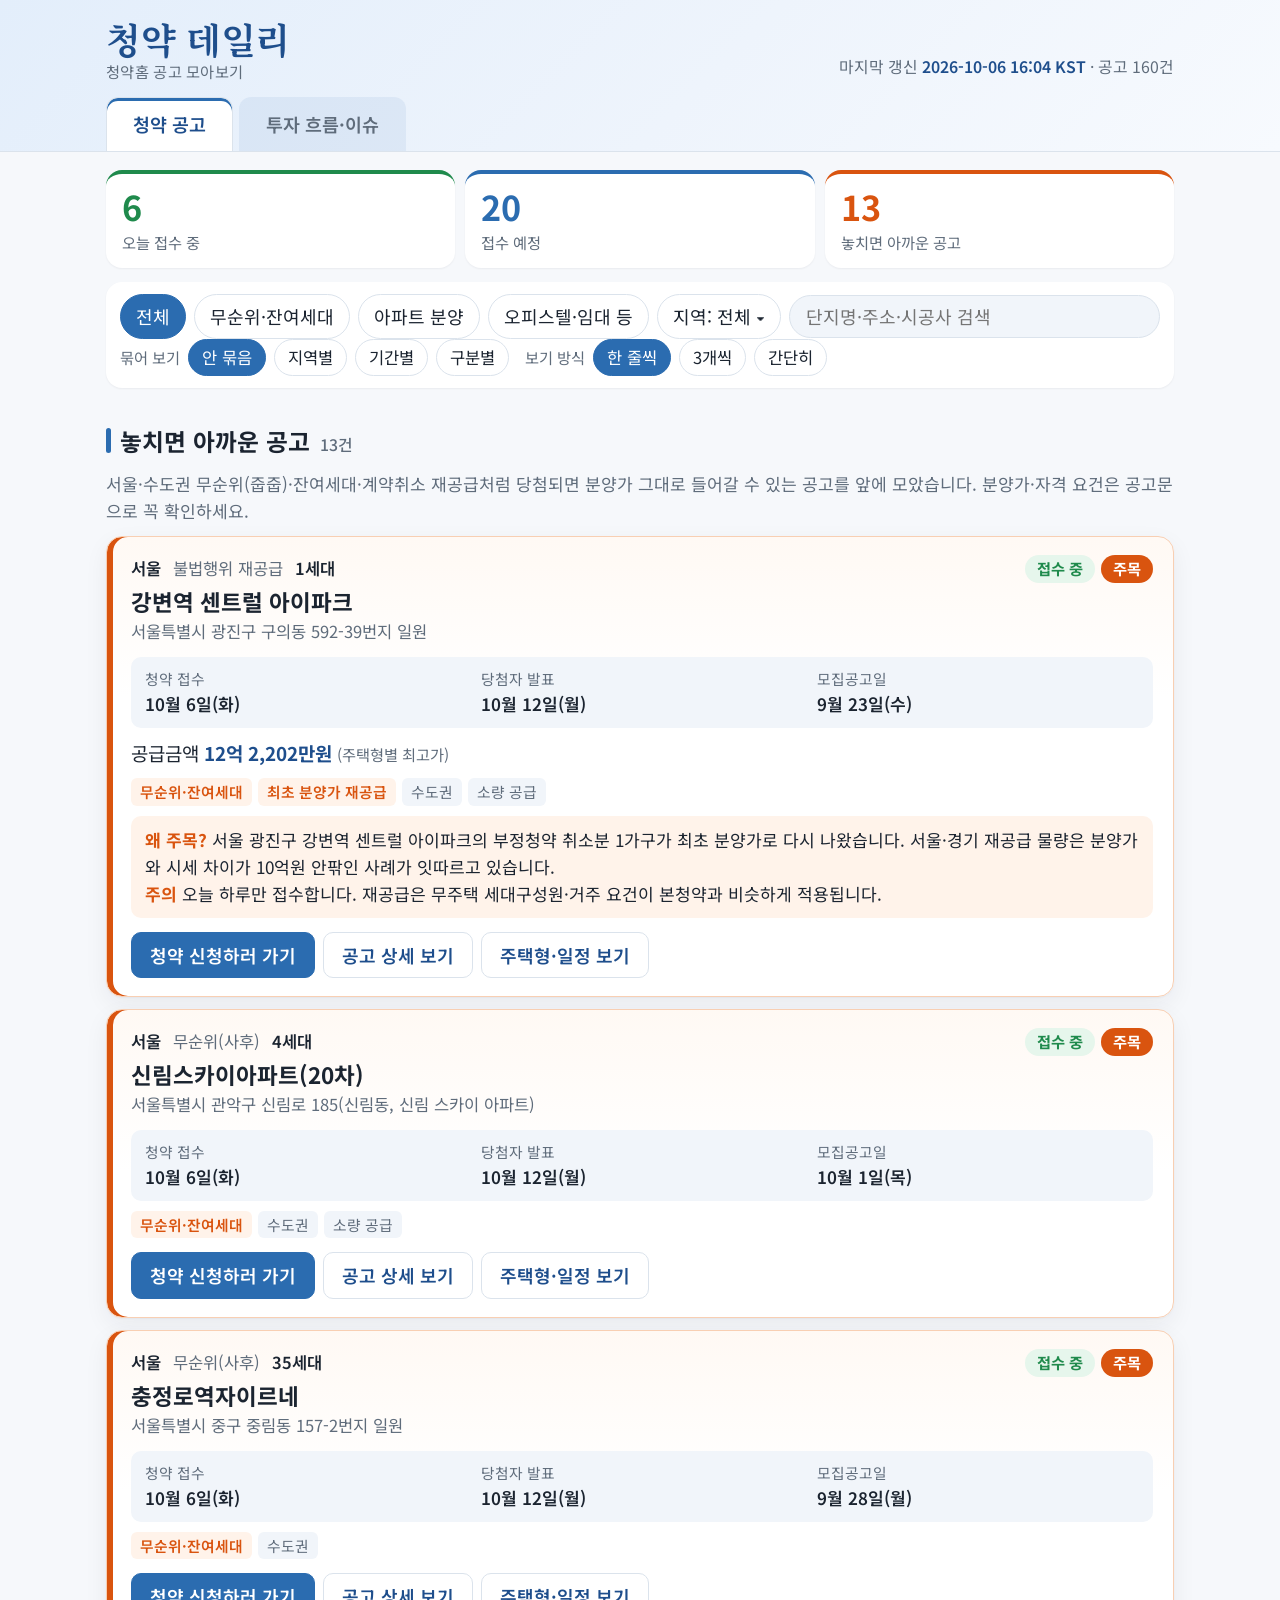
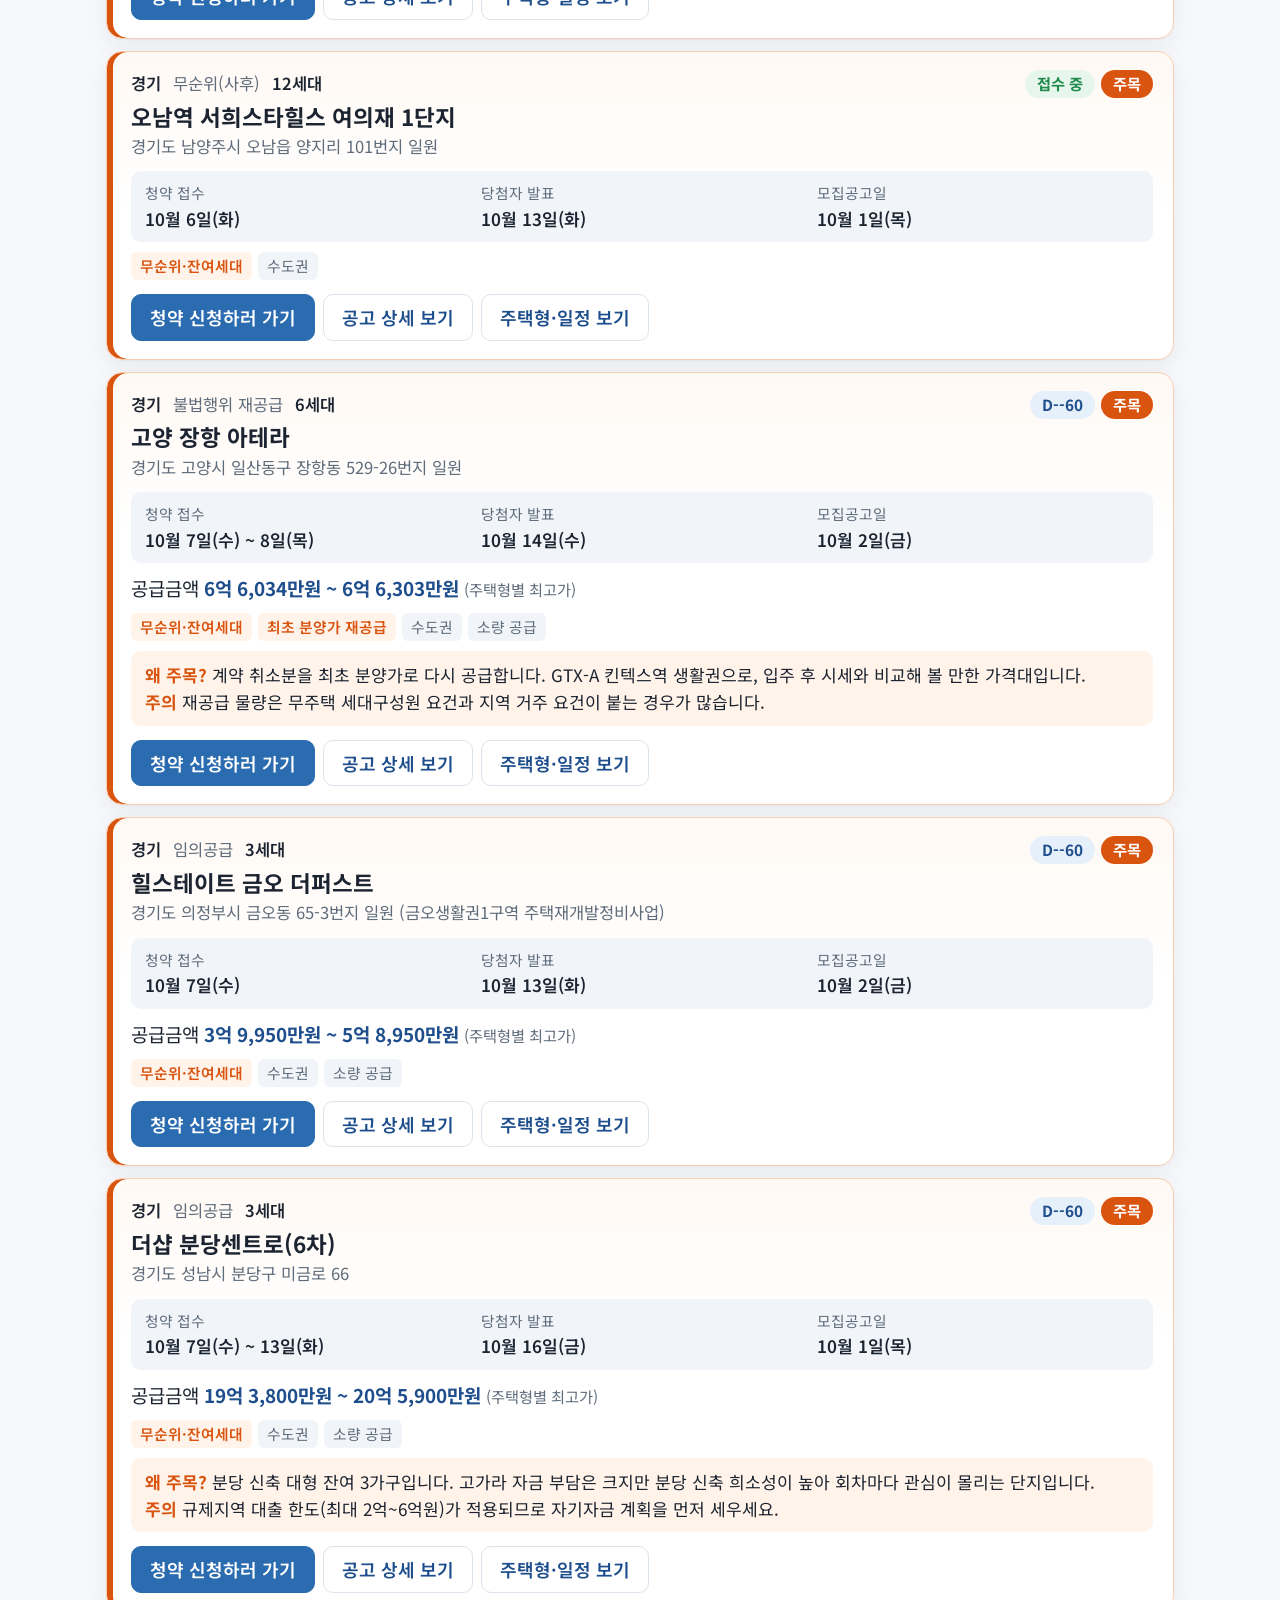
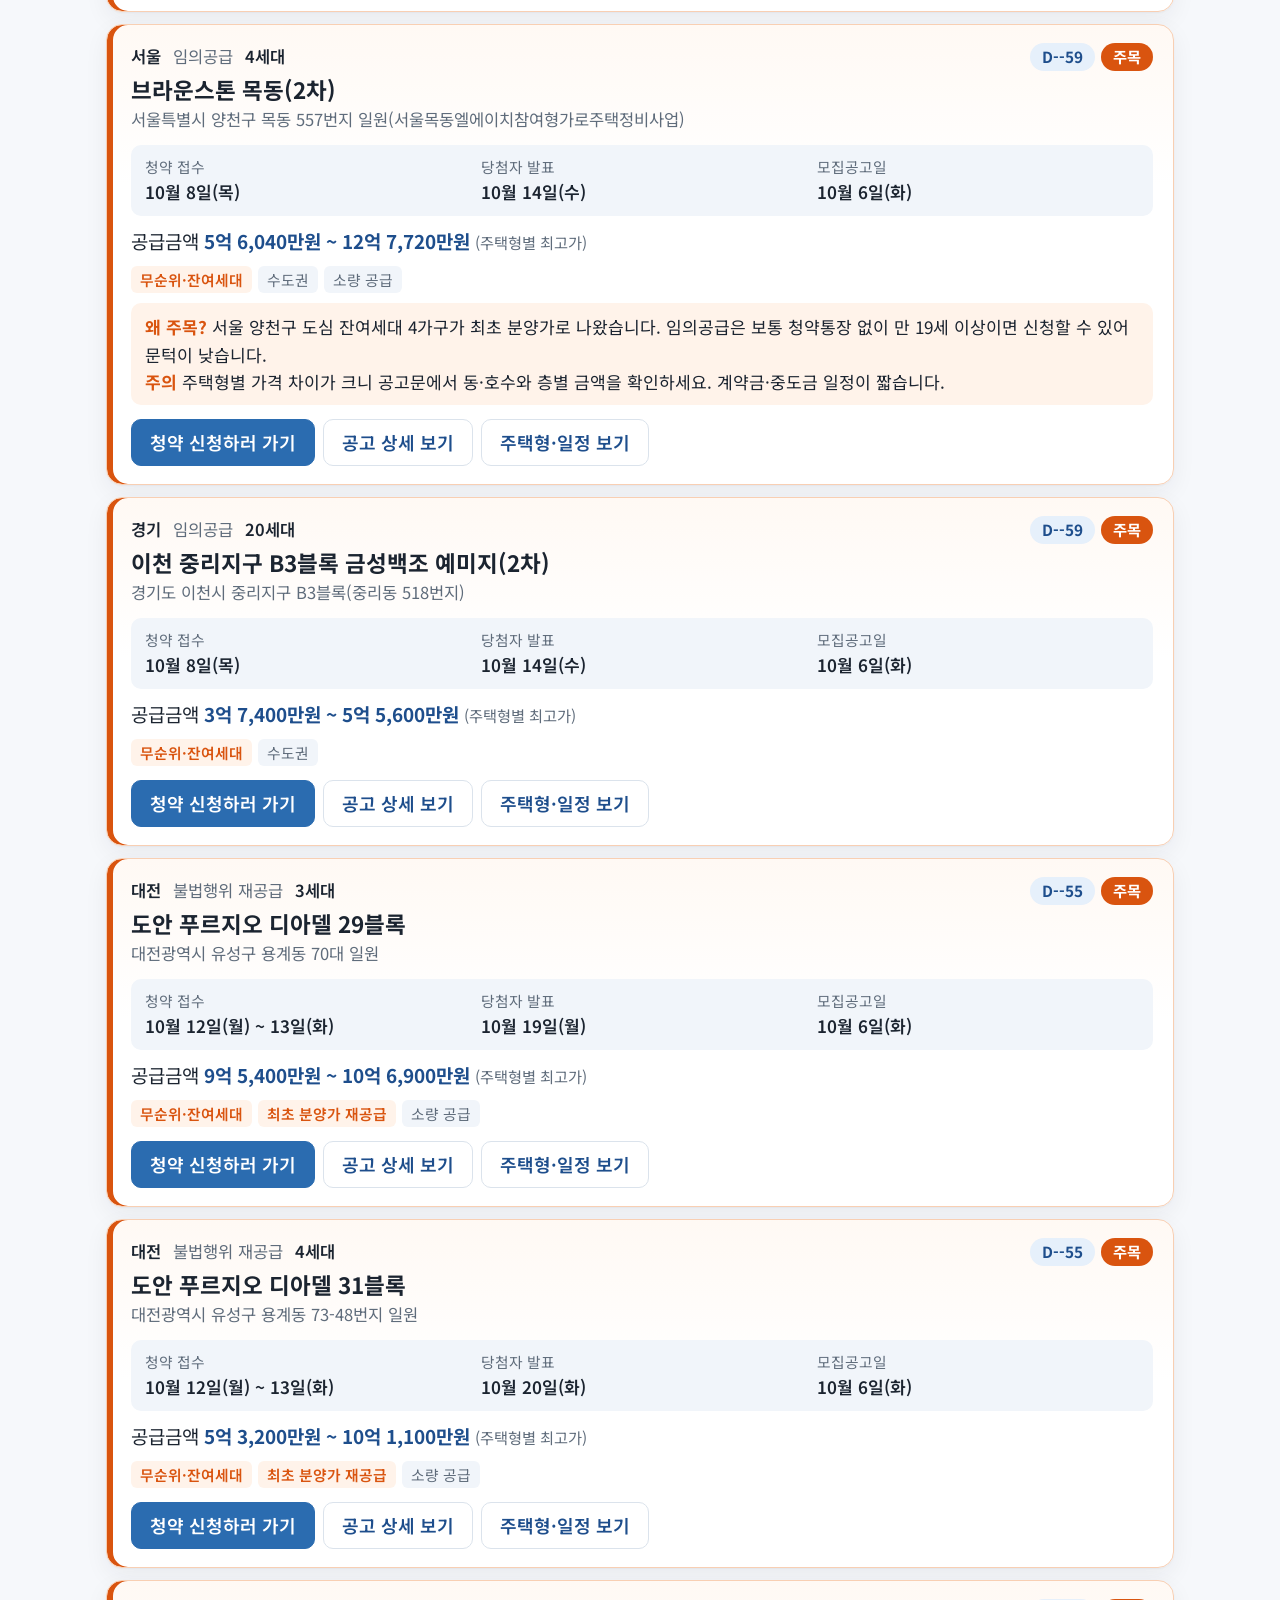
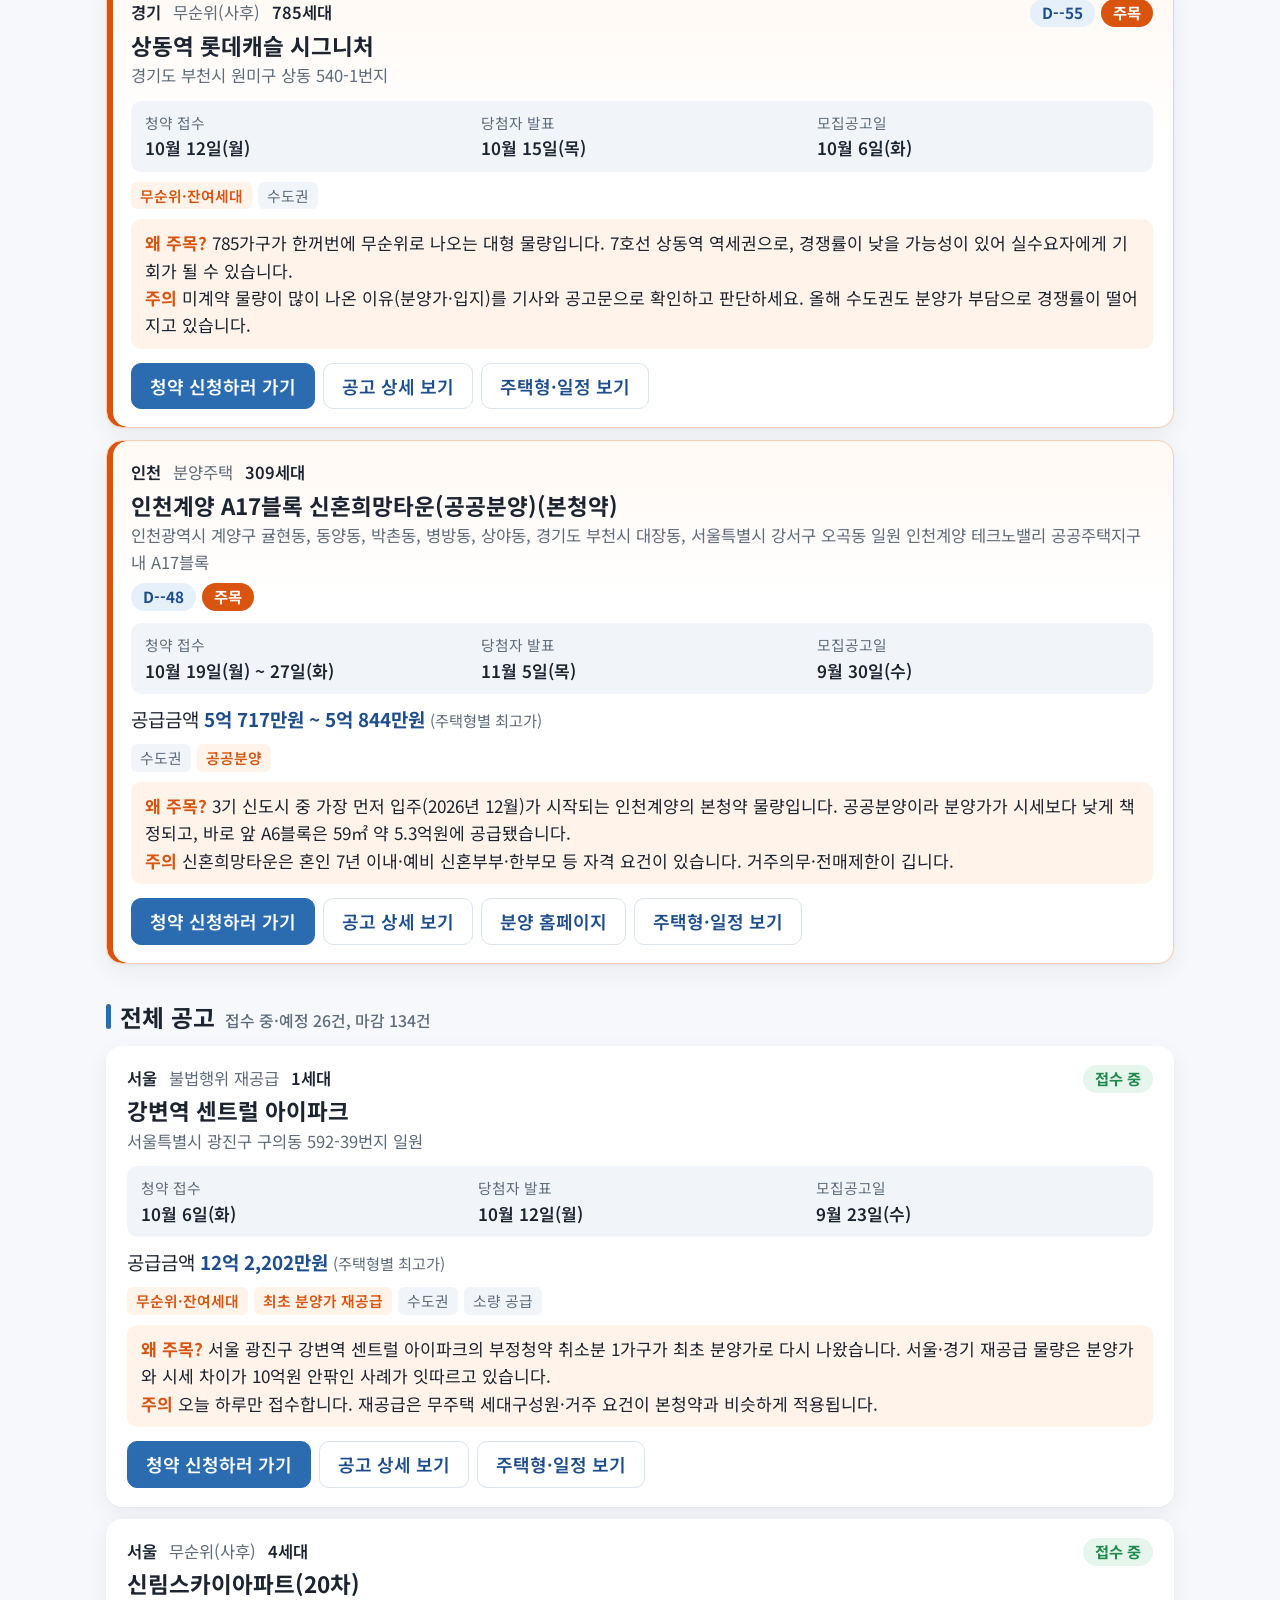
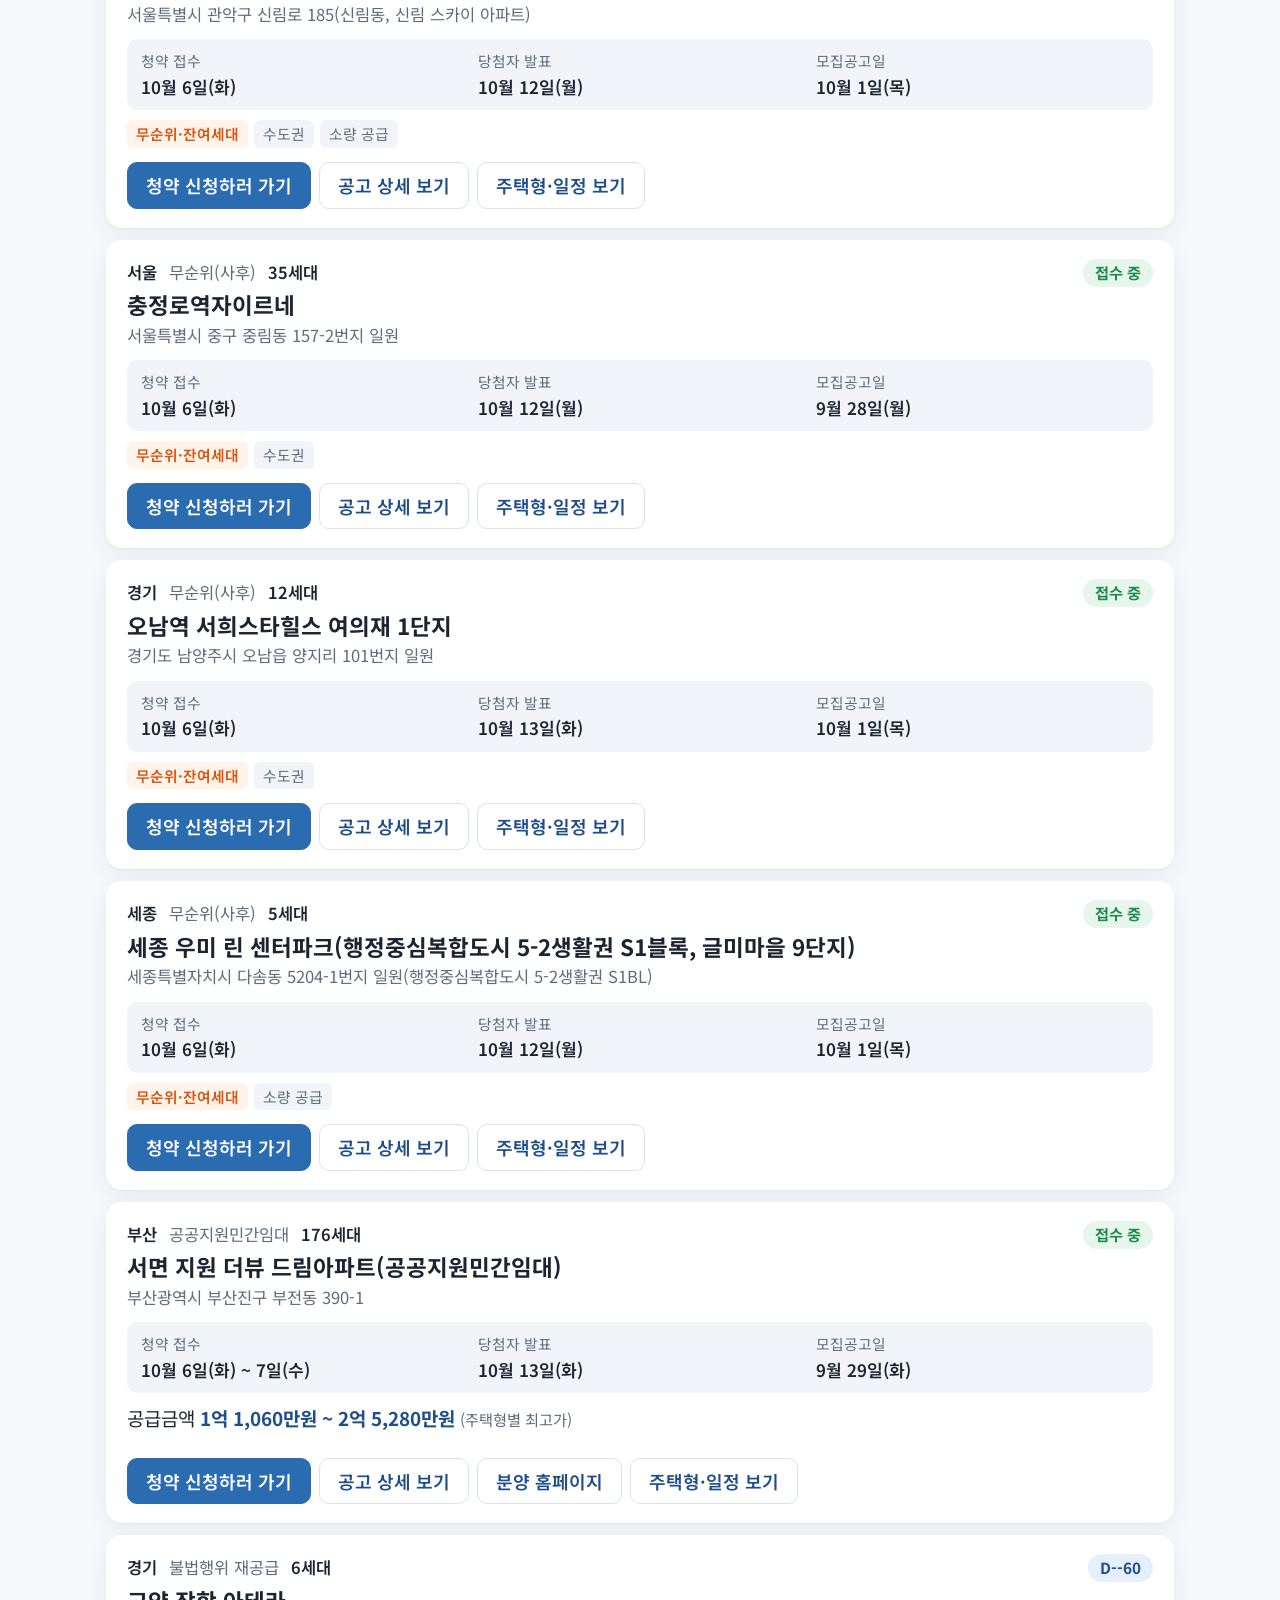
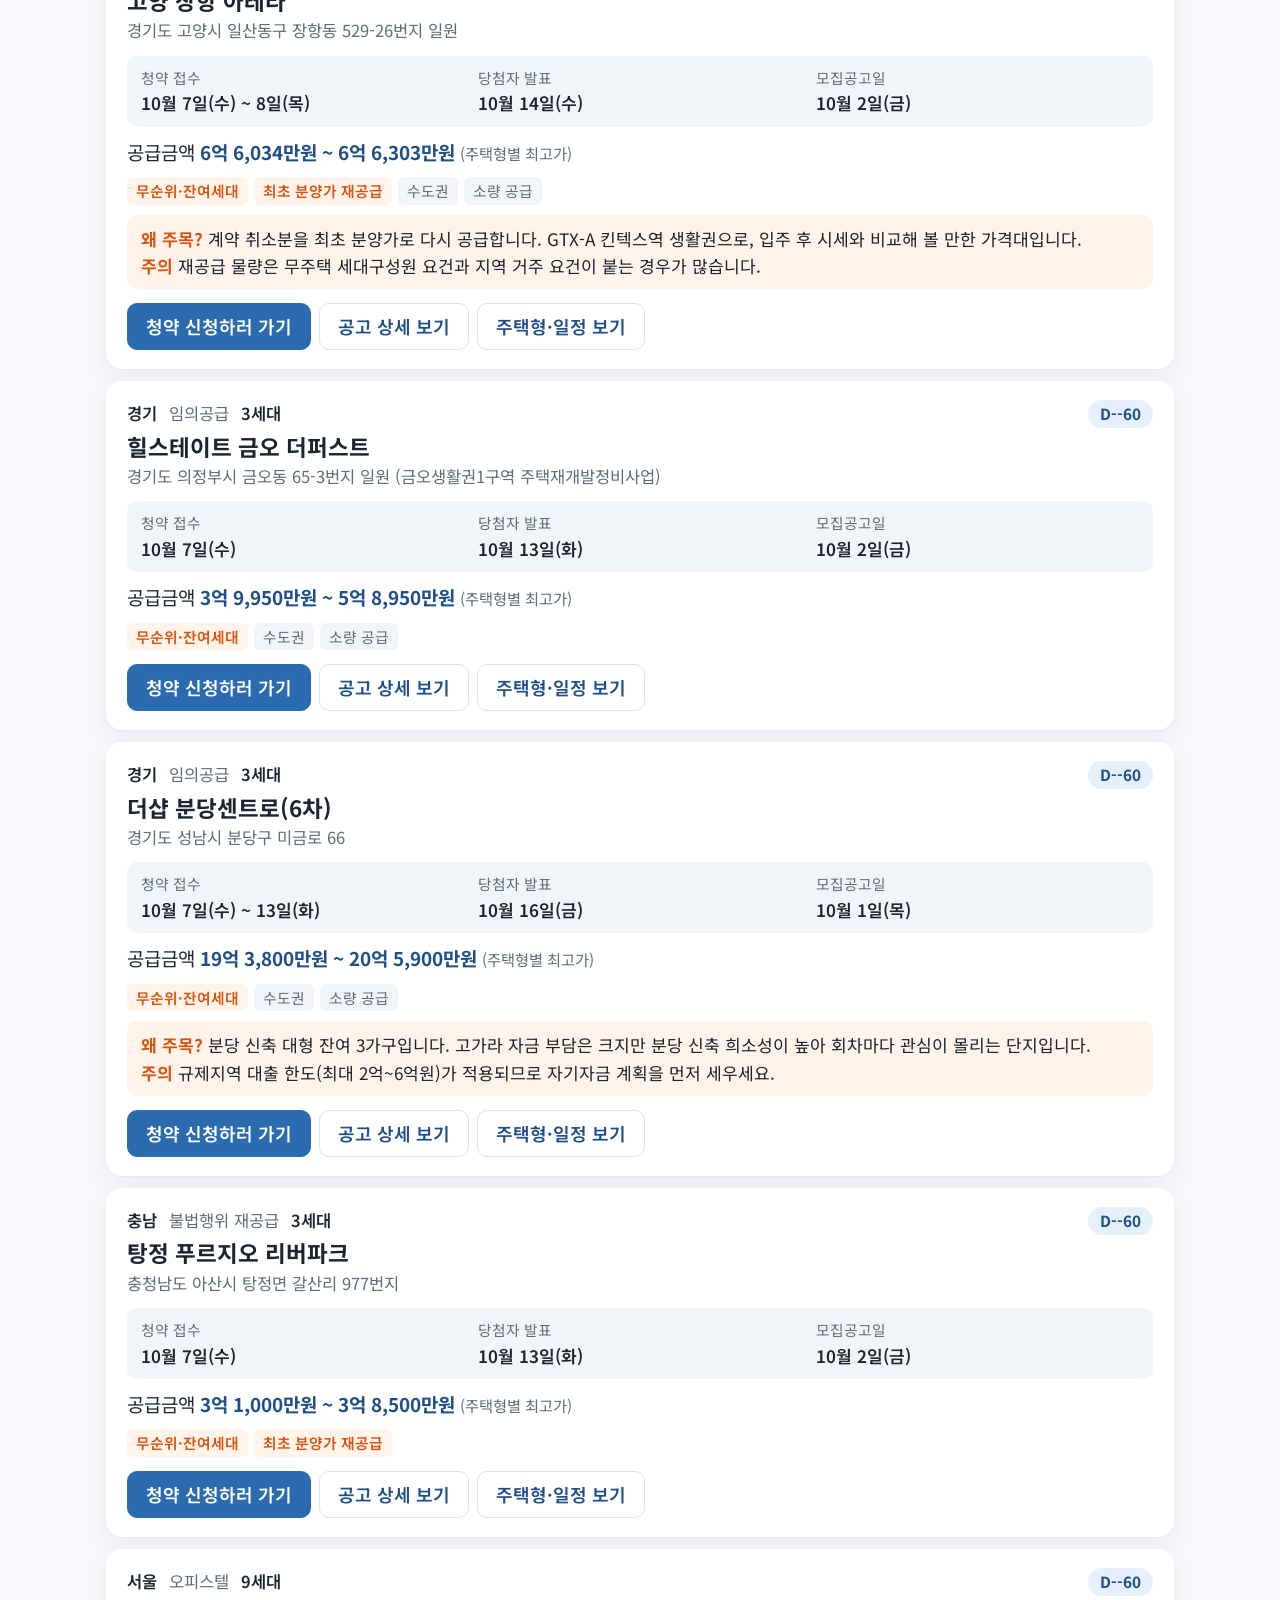
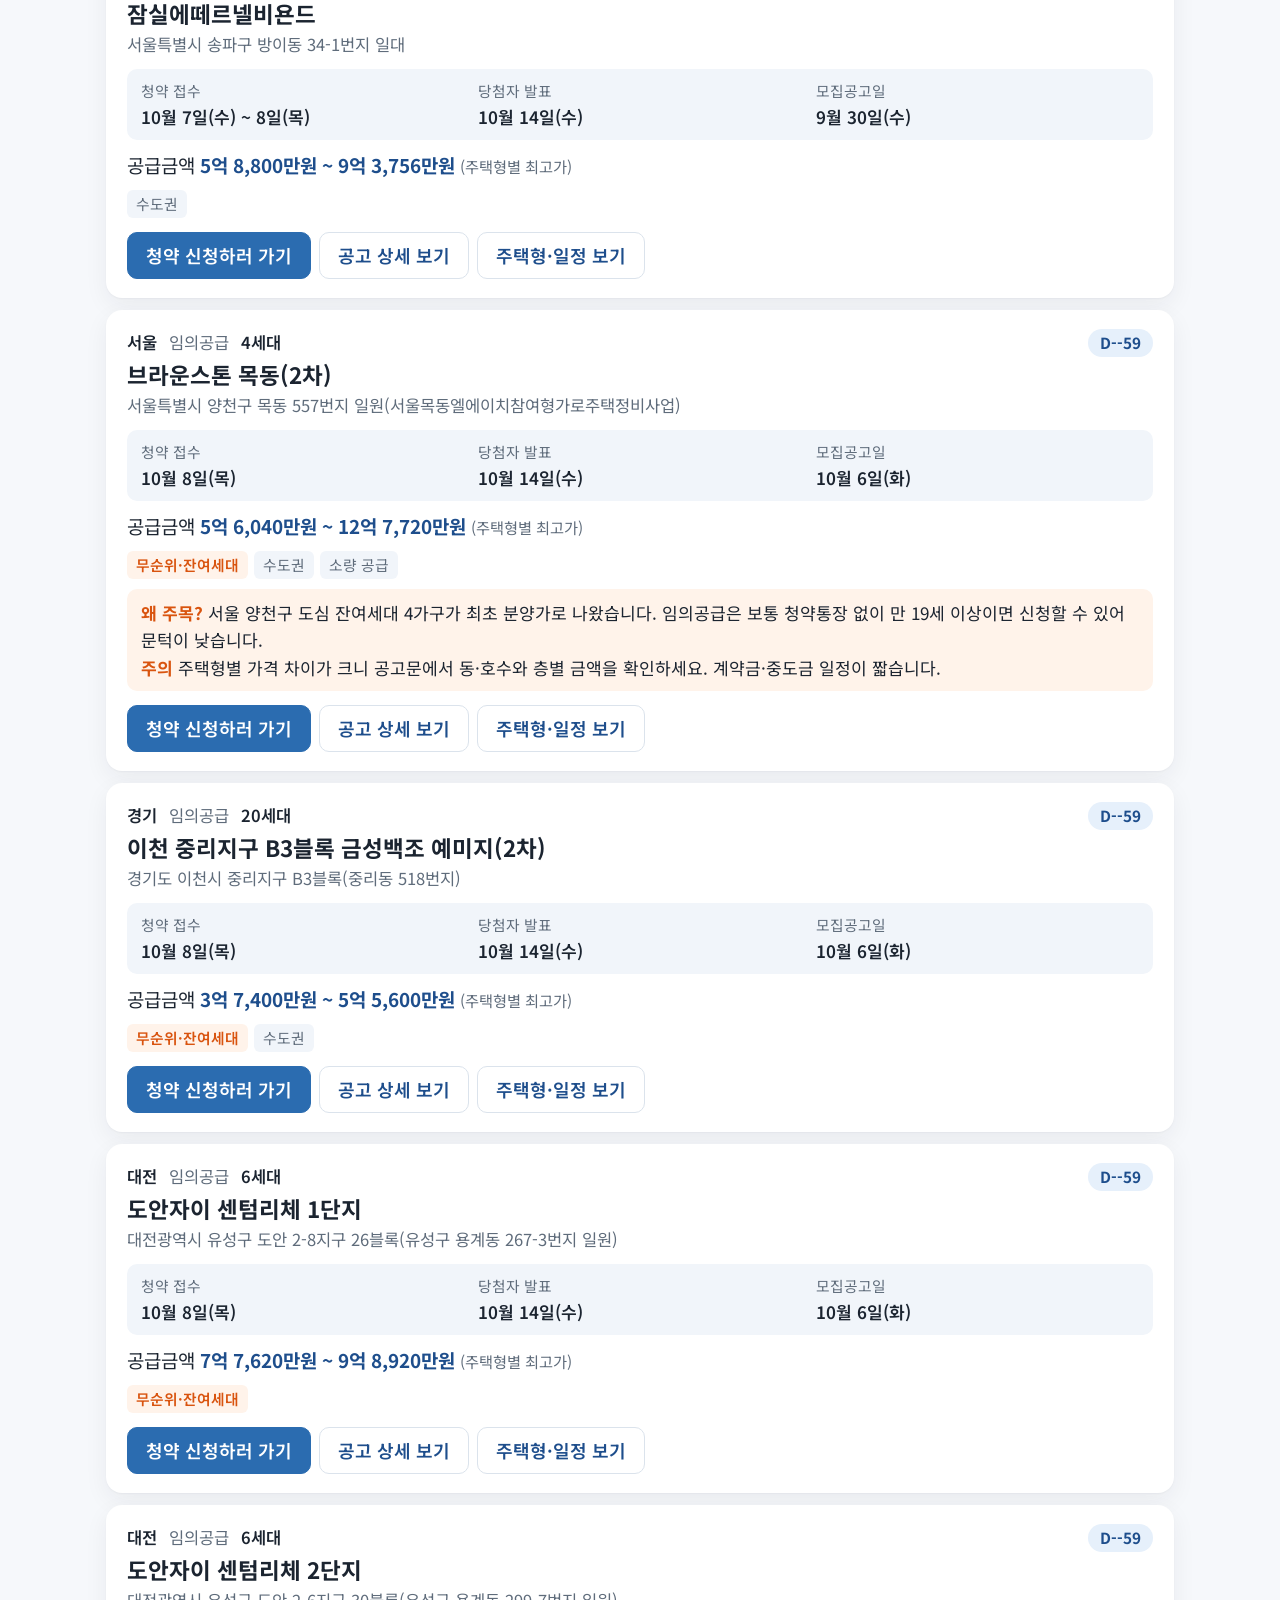
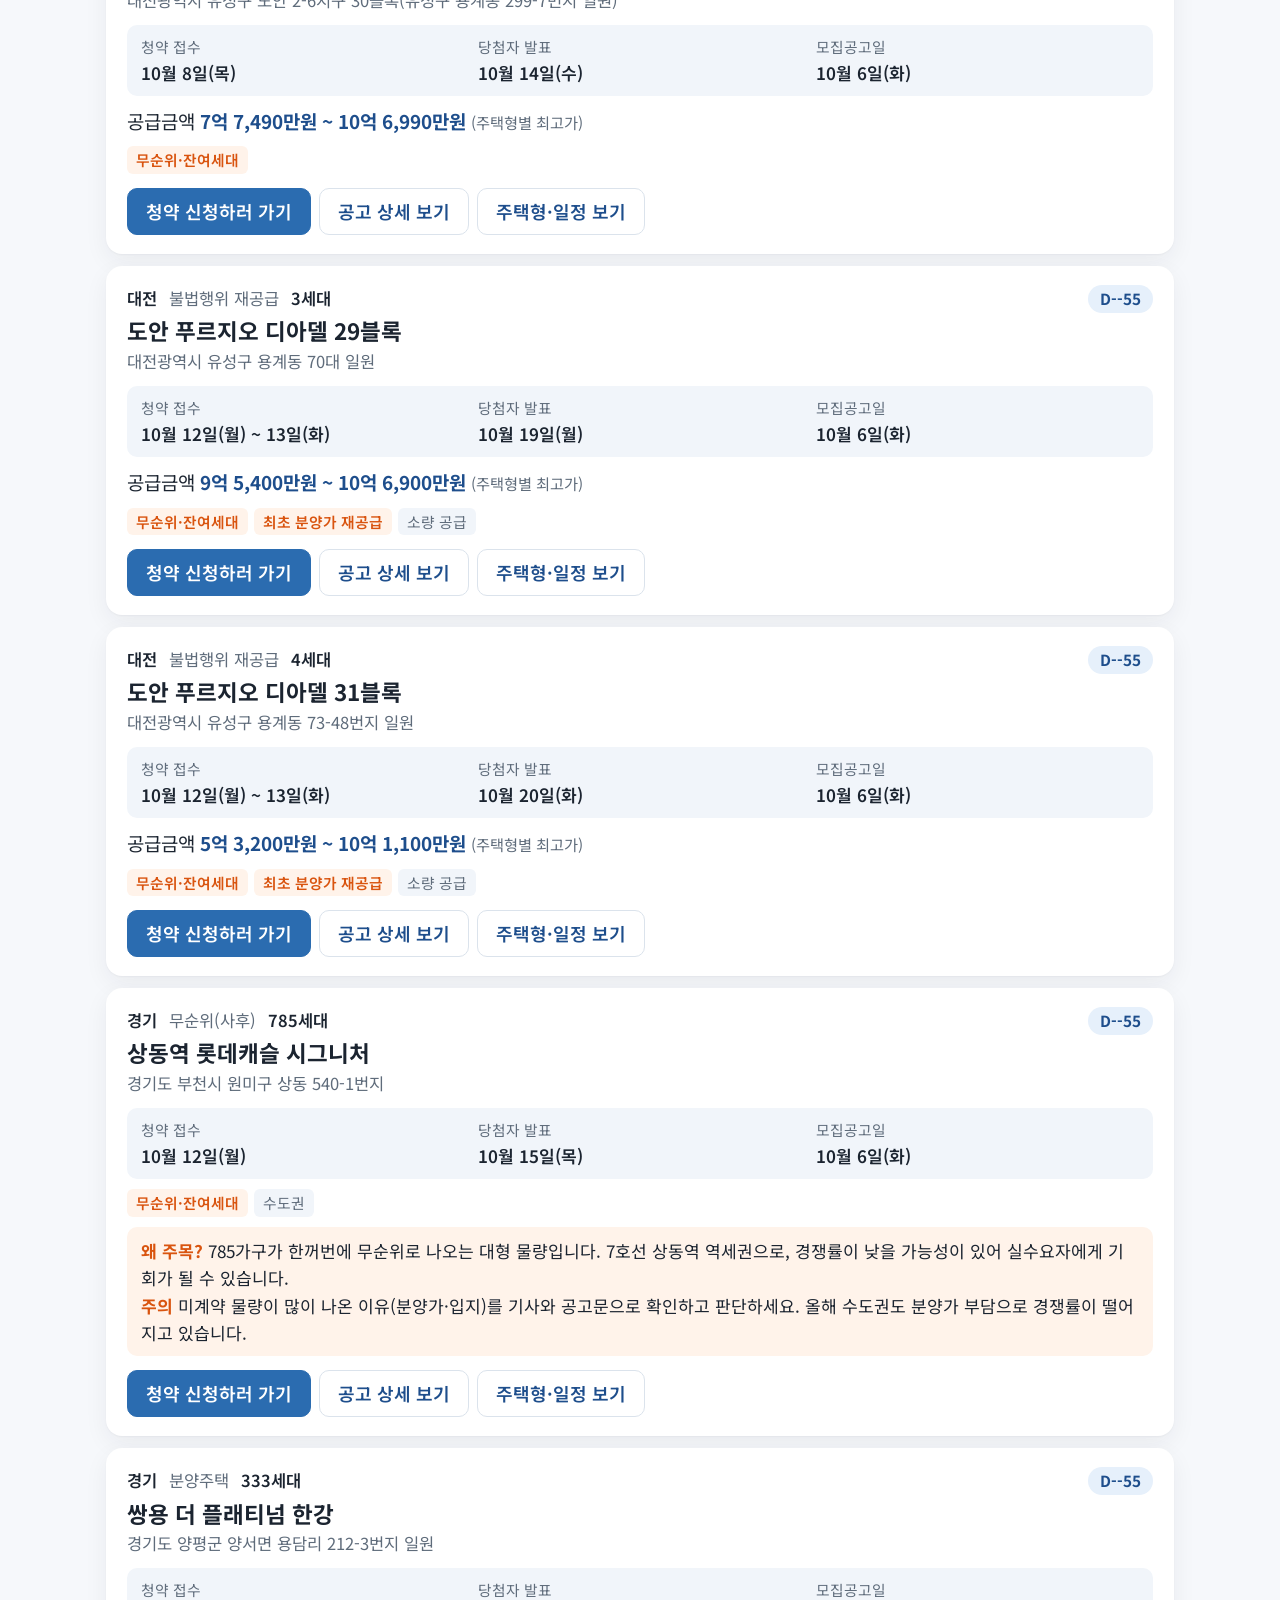
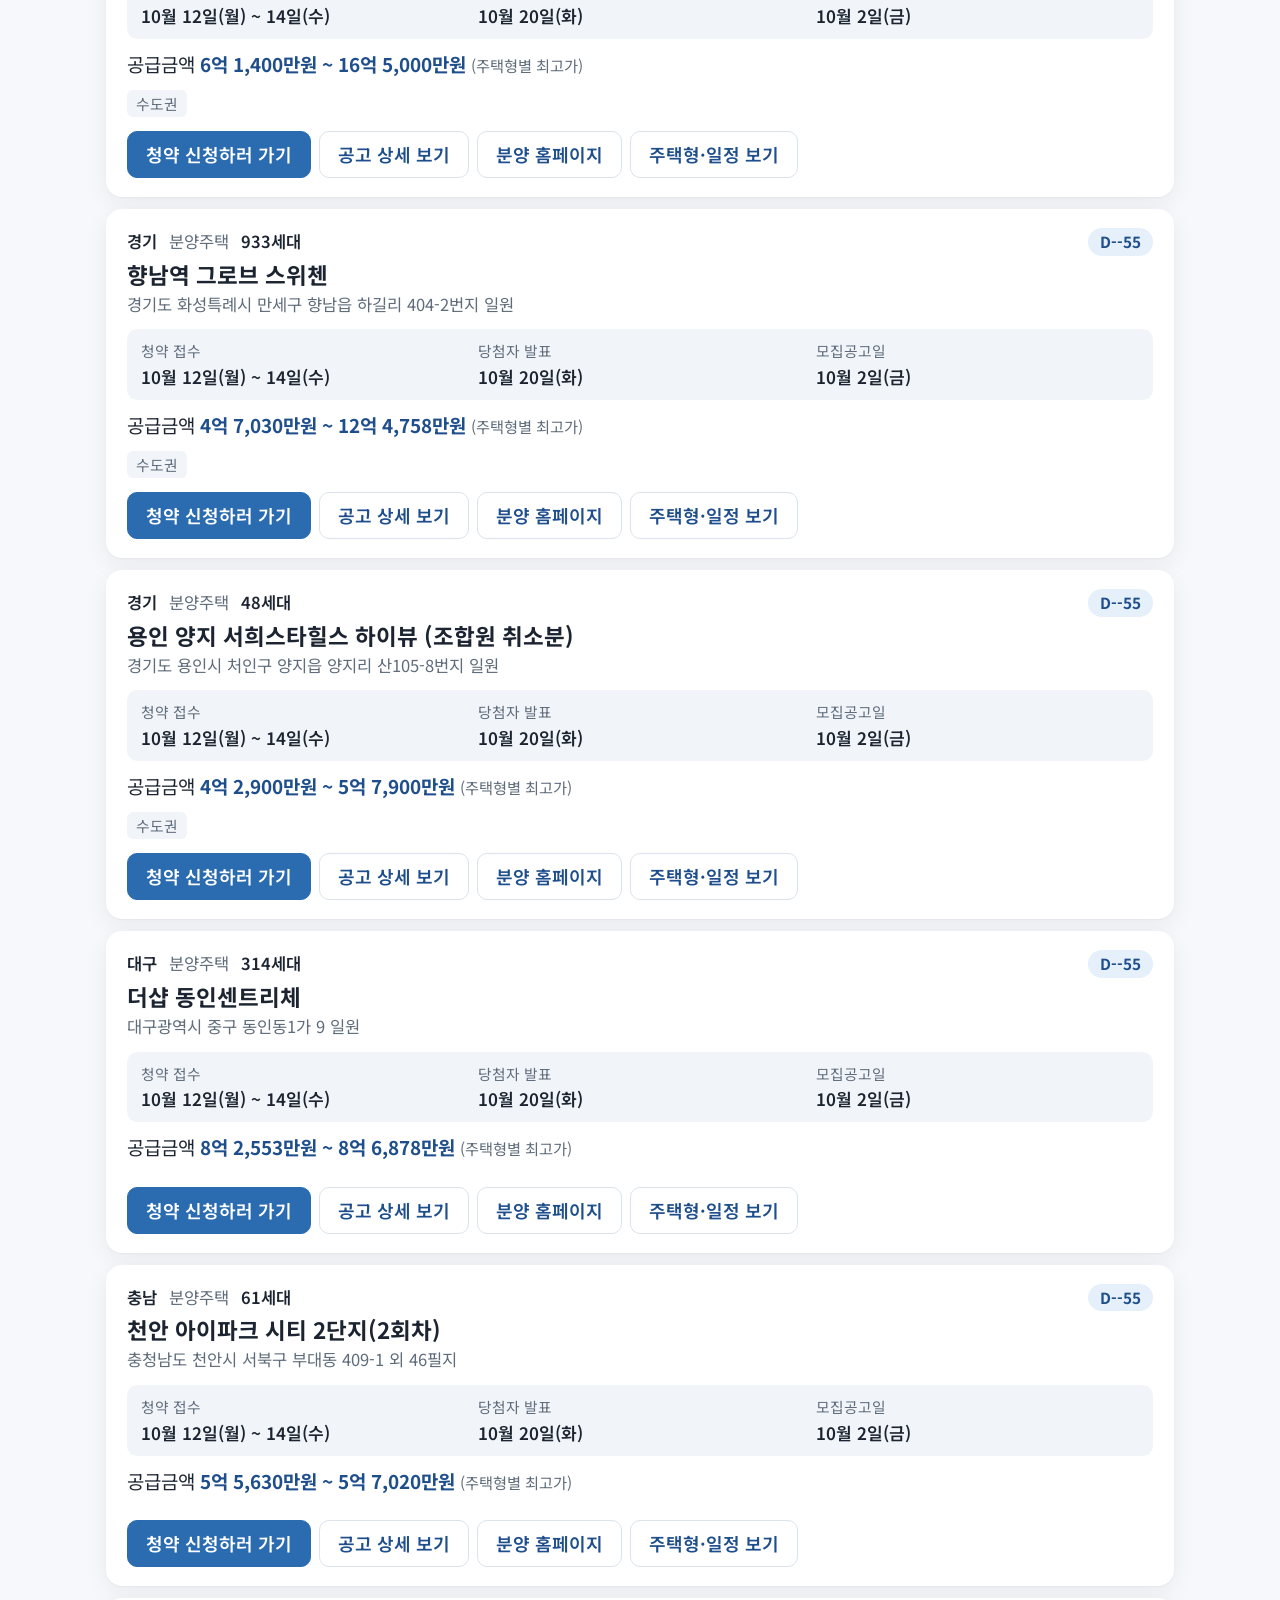
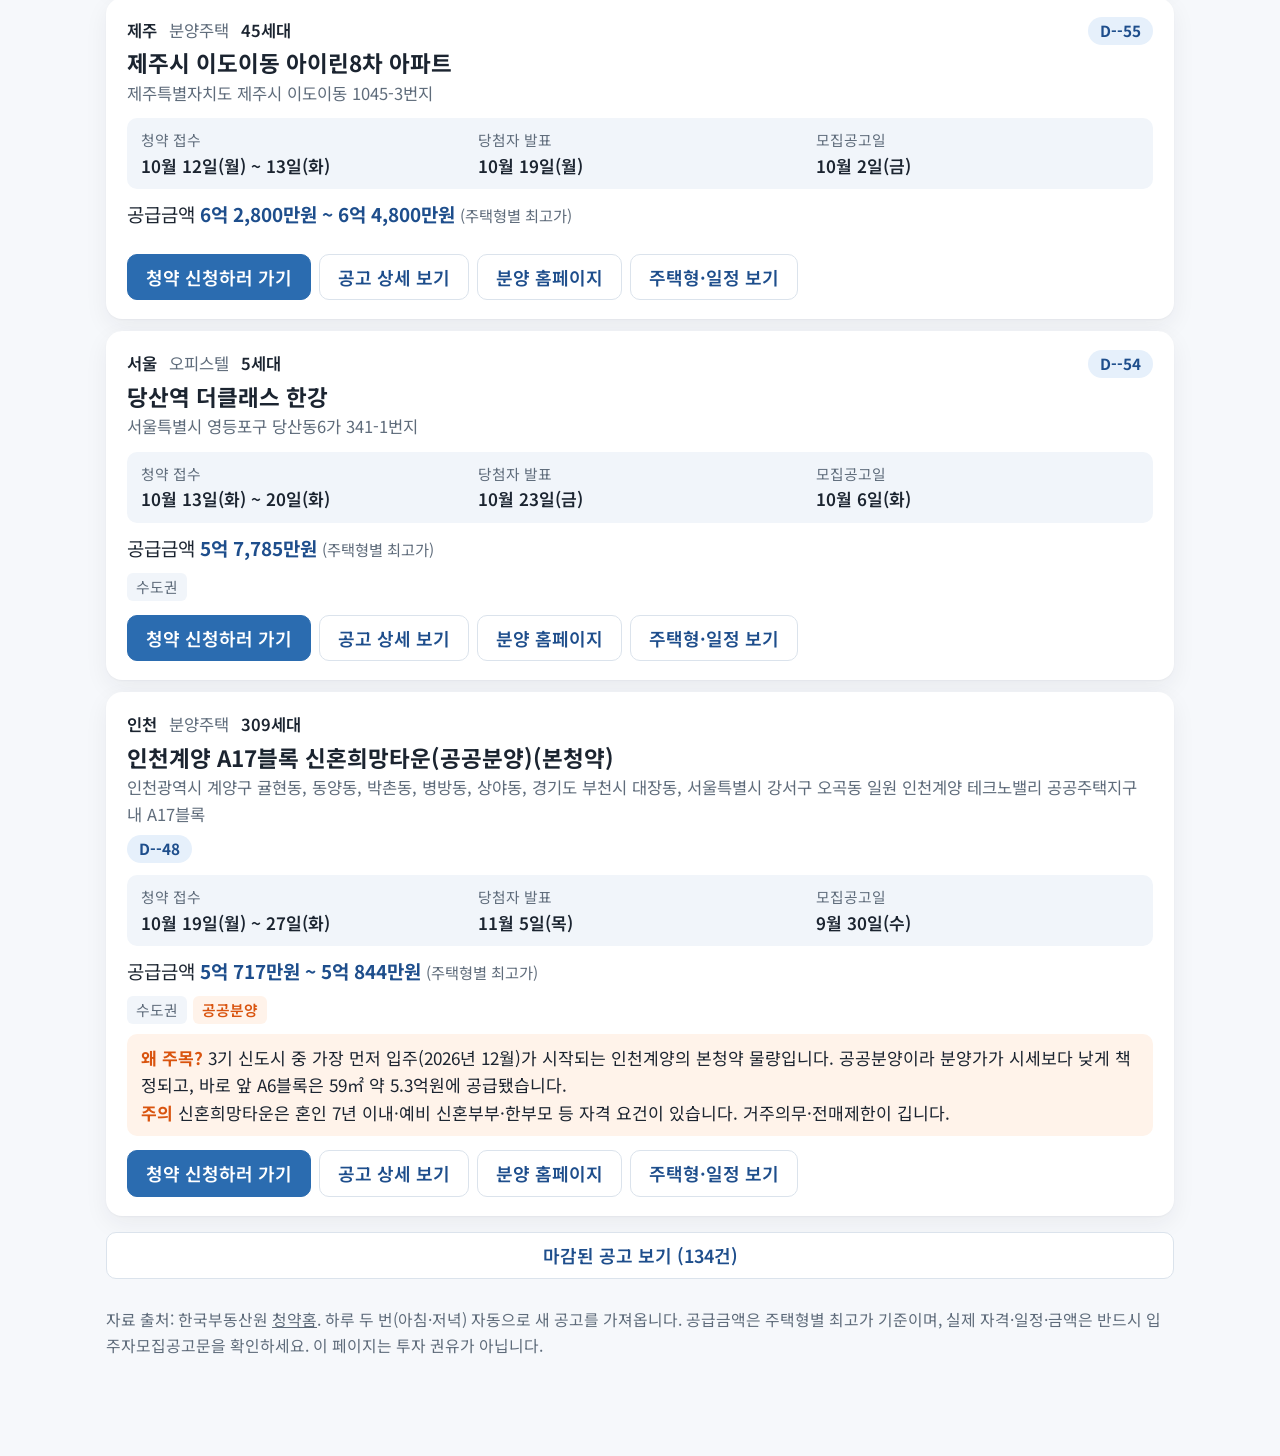
==== index.html @ 428dc82f "필터·묶기를 주목 공고 구역에도 적용, 적용 조건 표시줄·초기화, 밝은 테마로 고정 Co-Authored-By: Claude Fable 5.1 <noreply@anthropic.c" ====
<!doctype html>
<html lang="ko">
<head>
<meta charset="utf-8">
<meta name="viewport" content="width=device-width, initial-scale=1, viewport-fit=cover">
<meta name="theme-color" content="#eaf2fc">
<link rel="icon" href="data:image/svg+xml,%3Csvg xmlns=%27http://www.w3.org/2000/svg%27 viewBox=%270 0 64 64%27%3E%3Crect width=%2764%27 height=%2764%27 rx=%2714%27 fill=%27%231f4f8f%27/%3E%3Cpath d=%27M14 34 L32 18 L50 34 V50 H38 V40 H26 V50 H14 Z%27 fill=%27%23fff%27/%3E%3C/svg%3E">
<title>청약 데일리</title>
<meta name="description" content="청약홈 분양·무순위 공고를 매일 모아 보여주는 페이지">
<link rel="preconnect" href="https://fonts.googleapis.com">
<link rel="stylesheet" href="https://fonts.googleapis.com/css2?family=Noto+Sans+KR:wght@400;600;700&family=Noto+Serif+KR:wght@700&display=swap">
<link rel="stylesheet" href="assets/style.css">
</head>
<body>
<header class="masthead">
  <div class="wrap">
    <div class="brand">
      <h1>청약 데일리<small>청약홈 공고 모아보기</small></h1>
      <div class="updated" id="updated">불러오는 중…</div>
    </div>
    <nav class="tabs">
      <a class="on" href="index.html" aria-current="page">청약 공고</a>
      <a href="trends.html">투자 흐름·이슈</a>
    </nav>
  </div>
</header>

<main class="wrap">
  <div class="stats" id="stats">
    <div class="stat good"><div class="n" id="st-open">–</div><div class="l">오늘 접수 중</div></div>
    <div class="stat"><div class="n" id="st-up">–</div><div class="l">접수 예정</div></div>
    <div class="stat hot"><div class="n" id="st-hot">–</div><div class="l">놓치면 아까운 공고</div></div>
  </div>

  <div class="toolbar">
    <div class="row" role="group" aria-label="구분">
      <button class="chip" data-cat="all">전체</button>
      <button class="chip" data-cat="remainder">무순위·잔여세대</button>
      <button class="chip" data-cat="apt">아파트 분양</button>
      <button class="chip" data-cat="other">오피스텔·임대 등</button>
      <button class="chip" id="region-btn" type="button" aria-expanded="false" aria-controls="region-panel">지역: 전체 ▾</button>
      <input id="q" type="search" placeholder="단지명·주소·시공사 검색" autocomplete="off">
    </div>
    <div class="region-panel" id="region-panel" hidden>
      <div class="region-head"><b>지역을 여러 개 고를 수 있어요</b><span><button class="chip small" id="region-clear" type="button">전체 해제</button><button class="chip small" id="region-capital" type="button">수도권만</button><button class="chip small" id="region-close" type="button">닫기</button></span></div>
      <div class="region-grid" id="region-grid"></div>
    </div>
    <div class="row">
      <span class="seg-label">묶어 보기</span>
      <button class="chip small" data-group="none">안 묶음</button>
      <button class="chip small" data-group="region">지역별</button>
      <button class="chip small" data-group="period">기간별</button>
      <button class="chip small" data-group="cat">구분별</button>
      <span class="seg-label" style="margin-left:8px">보기 방식</span>
      <button class="chip small" data-view="one">한 줄씩</button>
      <button class="chip small" data-view="grid">3개씩</button>
      <button class="chip small" data-view="compact">간단히</button>
    </div>
  </div>

  <div class="applied" id="applied" hidden><span id="applied-text"></span><button class="chip small" id="reset" type="button">조건 모두 지우기</button></div>

  <h2 id="hot-title">놓치면 아까운 공고 <span class="count" id="hot-count"></span></h2>
  <p class="lead">서울·수도권 무순위(줍줍)·잔여세대·계약취소 재공급처럼 당첨되면 분양가 그대로 들어갈 수 있는 공고를 앞에 모았습니다. 분양가·자격 요건은 공고문으로 꼭 확인하세요.</p>
  <div id="hot" class="cards"></div>

  <h2>전체 공고 <span class="count" id="all-count"></span></h2>
  <div id="list"></div>
  <button class="btn toggle-closed" id="toggle-closed" hidden></button>
  <div id="closed-list" hidden></div>

  <p class="note">자료 출처: 한국부동산원 <a href="https://www.applyhome.co.kr" target="_blank" rel="noopener">청약홈</a>. 하루 두 번(아침·저녁) 자동으로 새 공고를 가져옵니다. 공급금액은 주택형별 최고가 기준이며, 실제 자격·일정·금액은 반드시 입주자모집공고문을 확인하세요. 이 페이지는 투자 권유가 아닙니다.</p>
</main>
<button class="totop" id="totop" type="button" aria-label="맨 위로">↑ 맨 위로</button>

<script src="assets/common.js"></script>
<script>
const CAT_LABEL = { apt: "아파트 분양", remainder: "무순위·잔여세대", other: "오피스텔·임대 등" };
const REGION_ORDER = ["서울", "경기", "인천", "세종", "부산", "대구", "대전", "광주", "울산"];
let DATA = { items: [] }, PICKS = {};
let state = Object.assign({ cat: "all", regions: [], q: "", showClosed: false, group: "none", view: "one" }, store("cy-filters") || {});
if (!Array.isArray(state.regions)) state.regions = [];

function kindOf(it) { return it.supply_kind || it.sale_kind || it.house_kind || CAT_LABEL[it.category]; }
function statusPill(it) {
  if (it.status === "open") {
    const left = daysUntil(it.apply_end);
    return `<span class="pill open">접수 중${left === 0 ? " · 오늘 마감" : left > 0 ? " · " + left + "일 남음" : ""}</span>`;
  }
  if (it.status === "upcoming") {
    const d = daysUntil(it.apply_start);
    return `<span class="pill upcoming">${d === 0 ? "오늘 접수" : d === 1 ? "내일 접수" : "D-" + d}</span>`;
  }
  return `<span class="pill closed">접수 마감</span>`;
}
function shortStatus(it) {
  if (it.status === "open") return "접수 중";
  if (it.status === "upcoming") { const d = daysUntil(it.apply_start); return d === 0 ? "오늘" : "D-" + d; }
  return "마감";
}
function unitsTable(it) {
  if (!it.units || !it.units.length) return "";
  const isApt = it.category !== "other";
  const rows = it.units.map(u => {
    const ex = isApt ? parseFloat(u.type) : u.area;
    const exTxt = ex ? ex.toFixed(1) + "㎡ (" + pyeong(ex) + "평)" : "-";
    const cnt = u.general != null ? `${u.general} / ${u.special} / <b>${u.total}</b>` : (u.total == null ? "-" : u.total);
    return `<tr><td>${esc(u.type)}</td><td>${exTxt}</td><td>${cnt}</td><td>${u.price ? fmtMan(u.price) : "-"}</td><td>${u.price_per_pyeong ? u.price_per_pyeong.toLocaleString("ko-KR") + "만" : "-"}</td></tr>`;
  }).join("");
  return `<div class="tbl-wrap"><table class="units"><thead><tr><th>주택형</th><th>전용면적</th><th>${isApt ? "일반 / 특별 / 계" : "세대수"}</th><th>공급금액(최고)</th><th>전용 평당</th></tr></thead><tbody>${rows}</tbody></table></div>`;
}
function schedList(it) {
  const li = (it.schedule || []).map(s => `<li><span>${esc(s.label)}</span>${esc(s.dates.join(" · "))}</li>`);
  if (it.announce_date) li.push(`<li><span>당첨자 발표</span>${fmtDate(it.announce_date)}</li>`);
  if (it.contract_period) li.push(`<li><span>계약</span>${esc(it.contract_period)}</li>`);
  if (it.move_in) li.push(`<li><span>입주 예정</span>${esc(it.move_in)}</li>`);
  return li.length ? `<ul class="sched">${li.join("")}</ul>` : "";
}
function priceText(it) {
  if (!it.price_min) return "";
  return fmtMan(it.price_min) + (it.price_max && it.price_max !== it.price_min ? " ~ " + fmtMan(it.price_max) : "");
}
function card(it, hot) {
  const pick = PICKS[it.pblancNo];
  const tags = (it.tags || []).map(t => `<span class="tag ${/무순위|재공급|공공/.test(t) ? "hot" : ""}">${esc(t)}</span>`).join("");
  const pt = priceText(it);
  const price = pt ? `<div class="price">공급금액 <b>${pt}</b> <span class="muted">(주택형별 최고가)</span></div>` : "";
  const cnt = it.total_units ? `<b>${it.total_units.toLocaleString("ko-KR")}세대</b>` : "";
  return `<article class="card ${hot ? "hot" : ""} ${it.status}" data-id="${esc(it.pblancNo)}">
    <div class="oneline" role="button" tabindex="0">
      ${statusPill(it)}
      <span class="nm">${esc(it.name)}</span>
      <span class="sub">${esc(it.region)} · ${esc(kindOf(it))}${it.total_units ? " · " + it.total_units + "세대" : ""}</span>
      <span class="sub">${fmtRange(it.apply_start, it.apply_end)}</span>
      ${pt ? `<span class="pr">${pt}</span>` : ""}
    </div>
    <div class="card-top">
      <div style="min-width:0">
        <div class="meta"><span><b>${esc(it.region)}</b></span><span>${esc(kindOf(it))}</span>${cnt ? `<span>${cnt}</span>` : ""}</div>
        <h3>${esc(it.name)}</h3>
        <div class="meta"><span>${esc(it.address || "")}</span></div>
      </div>
      <div class="pills">${statusPill(it)}${hot ? '<span class="pill hot">주목</span>' : ""}</div>
    </div>
    <div class="dates">
      <div><span>청약 접수</span><b>${fmtRange(it.apply_start, it.apply_end)}</b></div>
      <div><span>당첨자 발표</span><b>${fmtDate(it.announce_date)}</b></div>
      <div><span>모집공고일</span><b>${fmtDate(it.notice_date)}</b></div>
    </div>
    ${price}
    <div class="tags">${tags}</div>
    ${pick ? `<div class="why"><b>왜 주목?</b> ${esc(pick.why)}${pick.caution ? ` <br><b>주의</b> ${esc(pick.caution)}` : ""}</div>` : ""}
    <div class="actions">
      <a class="btn primary" href="${esc(it.apply_url)}" target="_blank" rel="noopener">청약 신청하러 가기</a>
      <a class="btn" href="${esc(it.detail_url)}" target="_blank" rel="noopener">공고 상세 보기</a>
      ${it.homepage ? `<a class="btn" href="${esc(it.homepage)}" target="_blank" rel="noopener">분양 홈페이지</a>` : ""}
      <button class="btn more" type="button" aria-expanded="false">주택형·일정 보기</button>
    </div>
    <div class="detail">
      ${unitsTable(it)}
      ${schedList(it)}
      <div class="meta" style="margin-top:10px">${it.builder ? `<span>시공·시행 <b>${esc(it.builder)}</b></span>` : ""}${it.phone ? `<span>문의 <b class="phone">${esc(it.phone)}</b></span>` : ""}</div>
    </div>
  </article>`;
}
function matches(it) {
  if (state.cat !== "all" && it.category !== state.cat) return false;
  if (state.regions.length && !state.regions.includes(it.region)) return false;
  if (state.q) {
    const q = state.q.trim().toLowerCase();
    const hay = [it.name, it.address, it.builder, it.region, kindOf(it)].join(" ").toLowerCase();
    if (!hay.includes(q)) return false;
  }
  return true;
}
function isHot(it) { return it.status !== "closed" && (it.score >= 50 || PICKS[it.pblancNo]); }

/* 묶기 */
function toLocal(iso) { const [y, m, d] = iso.split("-").map(Number); return new Date(y, m - 1, d); }
function fromLocal(d) { return d.getFullYear() + "-" + String(d.getMonth() + 1).padStart(2, "0") + "-" + String(d.getDate()).padStart(2, "0"); }
function addDays(iso, n) { const d = toLocal(iso); d.setDate(d.getDate() + n); return fromLocal(d); }
function weekStart(iso) { const d = toLocal(iso); const day = (d.getDay() + 6) % 7; d.setDate(d.getDate() - day); return fromLocal(d); }
function periodKey(it) {
  if (it.status === "open") return ["0", "지금 접수 중"];
  const s = it.apply_start; if (!s) return ["9", "날짜 미정"];
  const tw = weekStart(todayISO());
  const nwk = addDays(tw, 7), nnk = addDays(tw, 14);
  if (s < nwk) return ["1", "이번 주 접수 시작"];
  if (s < nnk) return ["2", "다음 주 접수 시작"];
  const [y, m] = s.split("-"); return ["3" + s.slice(0, 7), `${y}년 ${Number(m)}월 접수 시작`];
}
function groupItems(items) {
  if (state.group === "none") return [{ title: "", items }];
  const map = new Map();
  for (const it of items) {
    let key, title;
    if (state.group === "region") { const i = REGION_ORDER.indexOf(it.region); key = (i < 0 ? "9" : String(i)) + it.region; title = it.region; }
    else if (state.group === "cat") { key = { remainder: "0", apt: "1", other: "2" }[it.category]; title = CAT_LABEL[it.category]; }
    else { [key, title] = periodKey(it); }
    if (!map.has(key)) map.set(key, { title, items: [] });
    map.get(key).items.push(it);
  }
  return [...map.entries()].sort((a, b) => a[0].localeCompare(b[0], "ko")).map(e => e[1]);
}
function renderGroups(groups, hot) {
  const cls = "cards view-" + state.view;
  if (groups.length === 1 && !groups[0].title) return `<div class="${cls}">${groups[0].items.map(i => card(i, hot)).join("")}</div>`;
  return groups.map(g => `<details class="group" open><summary>${esc(g.title)} <span class="count">${g.items.length}건</span></summary><div class="${cls}">${g.items.map(i => card(i, hot)).join("")}</div></details>`).join("");
}

function render() {
  const items = DATA.items;
  const live = items.filter(i => i.status !== "closed");
  document.getElementById("st-open").textContent = live.filter(i => i.status === "open").length;
  document.getElementById("st-up").textContent = live.filter(i => i.status === "upcoming").length;
  const hotAll = live.filter(isHot);
  document.getElementById("st-hot").textContent = hotAll.length;
  const filtered = items.filter(matches);
  const hot = filtered.filter(isHot).sort((a, b) => (a.apply_start || "").localeCompare(b.apply_start || "") || b.score - a.score);
  const filtering = state.cat !== "all" || state.regions.length > 0 || state.q.trim() !== "";
  document.getElementById("hot-count").textContent = filtering ? `${hot.length}건 (전체 ${hotAll.length}건 중)` : hot.length + "건";
  const hotEl = document.getElementById("hot");
  hotEl.className = "";
  hotEl.innerHTML = hot.length ? renderGroups(groupItems(hot), true) : `<div class="empty">${filtering ? "지금 조건에 맞는 주목 공고가 없습니다. 조건을 바꾸거나 지워 보세요." : "지금은 주목할 공고가 없습니다. 새 공고가 올라오면 자동으로 표시됩니다."}</div>`;
  // 적용 중인 조건 안내
  const parts = [];
  if (state.cat !== "all") parts.push("구분: " + CAT_LABEL[state.cat]);
  if (state.regions.length) parts.push("지역: " + state.regions.join(", "));
  if (state.q.trim()) parts.push("검색: “" + state.q.trim() + "”");
  if (state.group !== "none") parts.push({ region: "지역별 묶음", period: "기간별 묶음", cat: "구분별 묶음" }[state.group]);
  if (state.view !== "one") parts.push({ grid: "3개씩 보기", compact: "간단히 보기" }[state.view]);
  const ap = document.getElementById("applied");
  ap.hidden = parts.length === 0;
  document.getElementById("applied-text").textContent = parts.length ? "적용 중 · " + parts.join(" · ") : "";

  const openUp = filtered.filter(i => i.status !== "closed");
  const closed = filtered.filter(i => i.status === "closed").sort((a, b) => (b.apply_end || "").localeCompare(a.apply_end || ""));
  document.getElementById("all-count").textContent = `접수 중·예정 ${openUp.length}건, 마감 ${closed.length}건`;
  document.getElementById("list").innerHTML = openUp.length ? renderGroups(groupItems(openUp), false) : `<div class="empty">조건에 맞는 접수 중·예정 공고가 없습니다.</div>`;
  const tc = document.getElementById("toggle-closed");
  tc.hidden = closed.length === 0;
  tc.textContent = (state.showClosed ? "마감된 공고 접기" : "마감된 공고 보기") + ` (${closed.length}건)`;
  const cl = document.getElementById("closed-list");
  cl.hidden = !state.showClosed;
  cl.innerHTML = state.showClosed ? renderGroups(groupItems(closed), false) : "";
  syncChips(); regionLabel();
}
function syncChips() {
  document.querySelectorAll(".chip[data-cat]").forEach(b => b.classList.toggle("on", b.dataset.cat === state.cat));
  document.querySelectorAll(".chip[data-group]").forEach(b => b.classList.toggle("on", b.dataset.group === state.group));
  document.querySelectorAll(".chip[data-view]").forEach(b => b.classList.toggle("on", b.dataset.view === state.view));
}
function save() { store("cy-filters", { cat: state.cat, regions: state.regions, q: state.q, showClosed: state.showClosed, group: state.group, view: state.view }); }
function regionLabel() {
  const b = document.getElementById("region-btn");
  const r = state.regions;
  b.textContent = "지역: " + (r.length === 0 ? "전체" : r.length <= 3 ? r.join("·") : r.slice(0, 2).join("·") + " 외 " + (r.length - 2) + "곳") + " ▾";
  b.classList.toggle("on", r.length > 0);
}
function wire() {
  document.querySelectorAll(".chip[data-cat]").forEach(b => b.addEventListener("click", () => { state.cat = b.dataset.cat; save(); render(); }));
  document.querySelectorAll(".chip[data-group]").forEach(b => b.addEventListener("click", () => { state.group = b.dataset.group; save(); render(); }));
  document.querySelectorAll(".chip[data-view]").forEach(b => b.addEventListener("click", () => { state.view = b.dataset.view; save(); render(); }));
  const counts = {}; DATA.items.forEach(i => { if (i.status !== "closed") counts[i.region] = (counts[i.region] || 0) + 1; });
  const regions = [...new Set(DATA.items.map(i => i.region))].sort((a, b) => { const x = REGION_ORDER.indexOf(a), y = REGION_ORDER.indexOf(b); return (x < 0 ? 99 : x) - (y < 0 ? 99 : y) || a.localeCompare(b, "ko"); });
  state.regions = state.regions.filter(r => regions.includes(r));
  const grid = document.getElementById("region-grid");
  grid.innerHTML = regions.map(r => `<label class="rbox"><input type="checkbox" value="${esc(r)}" ${state.regions.includes(r) ? "checked" : ""}> ${esc(r)} <span class="cnt">${counts[r] || 0}</span></label>`).join("");
  grid.addEventListener("change", () => { state.regions = [...grid.querySelectorAll("input:checked")].map(c => c.value); save(); render(); });
  const panel = document.getElementById("region-panel"), rb = document.getElementById("region-btn");
  const setPanel = on => { panel.hidden = !on; rb.setAttribute("aria-expanded", on); };
  rb.addEventListener("click", () => setPanel(panel.hidden));
  document.getElementById("region-close").addEventListener("click", () => setPanel(false));
  document.getElementById("region-clear").addEventListener("click", () => { grid.querySelectorAll("input").forEach(c => c.checked = false); state.regions = []; save(); render(); });
  document.getElementById("region-capital").addEventListener("click", () => { grid.querySelectorAll("input").forEach(c => c.checked = ["서울", "경기", "인천"].includes(c.value)); state.regions = [...grid.querySelectorAll("input:checked")].map(c => c.value); save(); render(); });
  regionLabel();
  const q = document.getElementById("q"); q.value = state.q;
  q.addEventListener("input", () => { state.q = q.value; save(); render(); });
  document.getElementById("toggle-closed").addEventListener("click", () => { state.showClosed = !state.showClosed; save(); render(); });
  document.getElementById("reset").addEventListener("click", () => {
    state.cat = "all"; state.regions = []; state.q = ""; state.group = "none"; state.view = "one";
    document.getElementById("q").value = ""; grid.querySelectorAll("input").forEach(c => c.checked = false);
    save(); render();
  });
  document.body.addEventListener("click", e => {
    const more = e.target.closest(".more");
    if (more) { const c = more.closest(".card"); const on = c.classList.toggle("expanded"); more.setAttribute("aria-expanded", on); more.textContent = on ? "접기" : "주택형·일정 보기"; return; }
    const ol = e.target.closest(".oneline");
    if (ol) { ol.closest(".card").classList.toggle("expanded"); }
  });
  document.body.addEventListener("keydown", e => { if ((e.key === "Enter" || e.key === " ") && e.target.classList.contains("oneline")) { e.preventDefault(); e.target.closest(".card").classList.toggle("expanded"); } });
  const tt = document.getElementById("totop");
  window.addEventListener("scroll", () => tt.classList.toggle("show", window.scrollY > 600), { passive: true });
  tt.addEventListener("click", () => window.scrollTo({ top: 0 }));
}
(async () => {
  try {
    const [d, t] = await Promise.all([loadJSON("data/listings.json"), loadJSON("data/trends.json").catch(() => null)]);
    DATA = d;
    if (t && t.picks) t.picks.forEach(p => { if (p.pblancNo) PICKS[p.pblancNo] = p; });
    document.getElementById("updated").innerHTML = `마지막 갱신 <b>${esc(d.updated_at)}</b> · 공고 ${d.count}건`;
    wire(); render();
  } catch (e) {
    document.getElementById("updated").textContent = "데이터를 불러오지 못했습니다";
    document.getElementById("list").innerHTML = `<div class="empty">공고 데이터(data/listings.json)를 읽지 못했습니다. 잠시 후 다시 열어 주세요.</div>`;
  }
})();
</script>
</body>
</html>
---- assets/style.css ----
/* 청약 데일리 — 큰 글자·높은 대비·단순한 구조. 밝은 하늘색 머리글 + 흰 카드, 주목 공고는 주황. 항상 밝은 테마 */
:root {
  --bg: #f6f8fb; --surface: #ffffff; --surface-2: #f1f5fa; --surface-3: #e7edf5;
  --ink: #1b2430; --muted: #5f6c7b; --line: #dbe3ec;
  --accent: #2b6cb0; --accent-deep: #1e4e8c; --accent-ink: #ffffff; --accent-soft: #e6f0fb;
  --band: linear-gradient(135deg, #e3eefb 0%, #eef4fc 55%, #f7fafe 100%); --band-ink: #1e4e8c; --band-muted: #5f6c7b;
  --hot: #d9540f; --hot-bg: #fff3ea; --hot-line: #f8cfb3; --hot-soft: #fff9f4;
  --good: #1f8a4c; --good-bg: #e6f6ec;
  --warn: #8a5a00; --warn-bg: #fff6d9;
  --font-body: "Noto Sans KR", "Apple SD Gothic Neo", "Malgun Gothic", sans-serif;
  --font-display: "Noto Serif KR", "Nanum Myeongjo", serif;
  --radius: 16px; --radius-s: 10px;
  --shadow: 0 1px 2px rgba(27,36,48,.04), 0 8px 24px rgba(27,36,48,.06);
  --shadow-sm: 0 1px 2px rgba(27,36,48,.06);
  color-scheme: light;
}
* { box-sizing: border-box; }
[hidden] { display: none !important; }
html { font-size: 112.5%; scroll-behavior: smooth; }
@media (prefers-reduced-motion: reduce) { html { scroll-behavior: auto; } * { transition: none !important; } }
body { margin: 0; background: var(--bg); color: var(--ink); font-family: var(--font-body); line-height: 1.6; -webkit-text-size-adjust: 100%; overflow-x: hidden; }
a { color: var(--accent); }
button { font: inherit; color: inherit; }
.wrap { max-width: 1100px; margin: 0 auto; padding-inline: 16px; padding-block: 0 80px; }
.sr { position: absolute; width: 1px; height: 1px; overflow: hidden; clip: rect(0 0 0 0); }

/* ── 머리글(남색 띠) ── */
.masthead { background: var(--band); color: var(--band-ink); border-bottom: 1px solid var(--line); }
.masthead .wrap { padding-block: 18px 0; }
.brand { display: flex; align-items: flex-end; justify-content: space-between; gap: 8px 16px; flex-wrap: wrap; }
.brand h1 { font-family: var(--font-display); font-size: 2rem; margin: 0; letter-spacing: -0.01em; line-height: 1.15; color: var(--band-ink); }
.brand h1 small { display: block; font-family: var(--font-body); font-size: .85rem; color: var(--band-muted); font-weight: 400; margin-top: 4px; letter-spacing: .02em; }
.updated { color: var(--band-muted); font-size: .88rem; padding-bottom: 2px; }
.updated b { color: var(--band-ink); font-weight: 600; }
nav.tabs { display: flex; gap: 6px; margin-top: 16px; }
nav.tabs a { flex: 1 1 0; text-align: center; text-decoration: none; padding: 12px 16px; border-radius: 12px 12px 0 0; color: var(--band-muted); font-weight: 600; font-size: 1.02rem; background: rgba(43,108,176,.08); border: 1px solid transparent; border-bottom: none; }
nav.tabs a.on { color: var(--accent-deep); background: var(--surface); border-color: var(--line); box-shadow: inset 0 3px 0 var(--accent); }
@media (min-width: 600px) { nav.tabs a { flex: 0 0 auto; padding: 12px 26px; } }

h2 { font-size: 1.32rem; margin: 34px 0 10px; display: flex; align-items: baseline; gap: 10px; flex-wrap: wrap; text-wrap: balance; position: relative; padding-left: 14px; }
h2::before { content: ""; position: absolute; left: 0; top: .25em; width: 5px; height: 1.05em; border-radius: 3px; background: var(--accent); }
h2 .count { font-size: .88rem; color: var(--muted); font-weight: 500; }
.lead { color: var(--muted); margin: 0 0 12px; font-size: .95rem; }

/* ── 요약 숫자 ── */
.stats { display: grid; grid-template-columns: repeat(3, 1fr); gap: 10px; margin-top: 18px; }
.stat { background: var(--surface); border-radius: var(--radius); padding: 14px 16px; min-width: 0; box-shadow: var(--shadow-sm); border-top: 4px solid var(--accent); }
.stat .n { font-size: 1.9rem; font-weight: 700; font-variant-numeric: tabular-nums; line-height: 1.1; color: var(--accent); }
.stat .l { color: var(--muted); font-size: .85rem; margin-top: 4px; }
.stat.good { border-top-color: var(--good); } .stat.good .n { color: var(--good); }
.stat.hot { border-top-color: var(--hot); } .stat.hot .n { color: var(--hot); }

/* ── 도구 막대: 필터·묶기·보기 ── */
.toolbar { margin-top: 14px; background: var(--surface); border-radius: var(--radius); padding: 12px 14px; box-shadow: var(--shadow-sm); }
@media (min-width: 700px) { .toolbar { position: sticky; top: 8px; z-index: 5; } }
.row { display: flex; gap: 8px; align-items: center; flex-wrap: wrap; }
.row + .row { margin-top: 10px; padding-top: 10px; border-top: 1px dashed var(--line); }
.seg-label { color: var(--muted); font-size: .85rem; white-space: nowrap; flex: 0 0 auto; }
.chip { flex: 0 0 auto; border: 1.5px solid var(--line); background: var(--surface); color: var(--ink); border-radius: 999px; padding: 7px 15px; cursor: pointer; min-height: 42px; white-space: nowrap; transition: background .12s, border-color .12s; }
.chip:hover { border-color: var(--accent); }
.chip.on { background: var(--accent); color: var(--accent-ink); border-color: var(--accent); }
.chip.small { min-height: 36px; padding: 4px 13px; font-size: .92rem; }
.toolbar input[type="search"] { font: inherit; min-height: 42px; border: 1.5px solid var(--line); border-radius: 999px; padding: 6px 16px; background: var(--surface-2); color: var(--ink); flex: 1 1 180px; min-width: 150px; }
.toolbar input[type="search"]:focus { outline: none; border-color: var(--accent); background: var(--surface); }

.applied { display: flex; align-items: center; justify-content: space-between; gap: 8px; flex-wrap: wrap; margin-top: 10px; padding: 8px 14px; background: var(--accent-soft); border-radius: var(--radius-s); color: var(--accent-deep); font-size: .95rem; font-weight: 600; }

/* 지역 체크박스 패널 */
.region-panel { margin-top: 10px; padding: 12px 14px; background: var(--surface-2); border: 1px solid var(--line); border-radius: 12px; }
.region-head { display: flex; justify-content: space-between; align-items: center; gap: 8px; flex-wrap: wrap; margin-bottom: 8px; }
.region-head span { display: flex; gap: 6px; flex-wrap: wrap; }
.region-grid { display: grid; grid-template-columns: repeat(auto-fill, minmax(112px, 1fr)); gap: 4px 8px; }
.rbox { display: flex; align-items: center; gap: 8px; min-height: 44px; padding: 4px 8px; border-radius: 8px; cursor: pointer; user-select: none; }
.rbox:hover { background: var(--surface-3); }
.rbox input[type="checkbox"] { flex: 0 0 22px; width: 22px; height: 22px; min-width: 0; margin: 0; accent-color: var(--accent); }
.rbox .cnt { color: var(--muted); font-size: .82rem; margin-left: auto; font-variant-numeric: tabular-nums; }

/* ── 묶음 ── */
details.group { margin-top: 16px; }
details.group > summary { cursor: pointer; list-style: none; display: flex; align-items: center; gap: 10px; font-size: 1.12rem; font-weight: 700; padding: 10px 14px; background: var(--surface); border-radius: var(--radius-s); box-shadow: var(--shadow-sm); border-left: 5px solid var(--accent); }
details.group > summary::-webkit-details-marker { display: none; }
details.group > summary::after { content: "접기"; margin-left: auto; color: var(--muted); font-size: .85rem; font-weight: 500; }
details.group:not([open]) > summary::after { content: "펼치기"; }
details.group > summary .count { font-weight: 500; color: var(--muted); font-size: .9rem; }
details.group > .cards { margin-top: 10px; }

/* ── 카드 목록 보기 방식 ── */
.cards { display: grid; grid-template-columns: 1fr; gap: 12px; }
.cards.view-grid { grid-template-columns: repeat(3, minmax(0, 1fr)); }
@media (max-width: 900px) { .cards.view-grid { grid-template-columns: repeat(2, minmax(0, 1fr)); } }
@media (max-width: 560px) { .cards.view-grid { grid-template-columns: 1fr; } }
.cards.view-compact { gap: 6px; }

.card { background: var(--surface); border-radius: var(--radius); padding: 18px 20px; box-shadow: var(--shadow); min-width: 0; border: 1px solid transparent; }
.card.hot { background: linear-gradient(180deg, var(--hot-soft), var(--surface) 160px); border-color: var(--hot-line); box-shadow: var(--shadow), inset 6px 0 0 var(--hot); padding-left: 24px; }
.card.closed { opacity: .7; box-shadow: var(--shadow-sm); }
.card-top { display: flex; justify-content: space-between; gap: 8px 12px; align-items: flex-start; flex-wrap: wrap; }
.card h3 { margin: 4px 0 2px; font-size: 1.25rem; line-height: 1.35; text-wrap: balance; overflow-wrap: anywhere; }
.meta { color: var(--muted); font-size: .92rem; display: flex; flex-wrap: wrap; gap: 2px 12px; min-width: 0; overflow-wrap: anywhere; }
.meta b { color: var(--ink); font-weight: 600; }
.pill { display: inline-block; border-radius: 999px; padding: 4px 12px; font-size: .85rem; font-weight: 700; white-space: nowrap; line-height: 1.3; }
.pill.open { background: var(--good-bg); color: var(--good); }
.pill.upcoming { background: var(--accent-soft); color: var(--accent-deep); }
.pill.closed { background: var(--surface-3); color: var(--muted); }
.pill.hot { background: var(--hot); color: #fff; }
.pills { display: flex; gap: 6px; flex-wrap: wrap; }
.tags { display: flex; flex-wrap: wrap; gap: 6px; margin-top: 10px; }
.tag { font-size: .82rem; background: var(--surface-2); color: var(--muted); border-radius: 6px; padding: 2px 9px; }
.tag.hot { background: var(--hot-bg); color: var(--hot); font-weight: 600; }
.dates { display: grid; grid-template-columns: repeat(auto-fit, minmax(150px, 1fr)); gap: 8px 14px; margin: 12px 0 6px; padding: 10px 14px; background: var(--surface-2); border-radius: var(--radius-s); font-size: .95rem; }
.dates div span { display: block; color: var(--muted); font-size: .82rem; }
.dates div b { font-variant-numeric: tabular-nums; font-weight: 600; }
.price { font-size: 1.05rem; margin-top: 10px; }
.price b { font-weight: 700; font-variant-numeric: tabular-nums; color: var(--accent-deep); }
.price .muted { color: var(--muted); font-size: .85rem; white-space: nowrap; }
.why { margin: 10px 0 0; padding: 10px 14px; background: var(--hot-bg); border-radius: var(--radius-s); color: var(--ink); font-size: .95rem; }
.why b { color: var(--hot); }
.actions { display: flex; flex-wrap: wrap; gap: 8px; margin-top: 14px; }
.btn { display: inline-flex; align-items: center; justify-content: center; gap: 6px; min-height: 46px; padding: 8px 18px; border-radius: var(--radius-s); border: 1.5px solid var(--line); background: var(--surface); color: var(--accent-deep); text-decoration: none; font-weight: 600; cursor: pointer; flex: 1 1 auto; text-align: center; transition: background .12s; }
.btn:hover { background: var(--surface-2); }
.btn.primary { background: var(--accent); color: var(--accent-ink); border-color: var(--accent); }
.btn.primary:hover { background: var(--accent-deep); }
.btn:focus-visible, .chip:focus-visible, a:focus-visible, summary:focus-visible, .oneline:focus-visible { outline: 3px solid var(--hot); outline-offset: 2px; }
@media (min-width: 700px) { .btn { flex: 0 0 auto; } }
.detail { display: none; margin-top: 14px; border-top: 1px dashed var(--line); padding-top: 12px; }
.card.expanded .detail { display: block; }
.tbl-wrap { overflow-x: auto; border-radius: 8px; }
table.units { border-collapse: collapse; width: 100%; font-size: .92rem; font-variant-numeric: tabular-nums; }
table.units th, table.units td { border-bottom: 1px solid var(--line); padding: 7px 10px; text-align: right; white-space: nowrap; }
table.units th:first-child, table.units td:first-child { text-align: left; }
table.units th { color: var(--muted); font-weight: 600; background: var(--surface-2); }
.sched { margin: 8px 0 0; padding: 0; list-style: none; display: grid; grid-template-columns: repeat(auto-fit, minmax(200px, 1fr)); gap: 6px; font-size: .92rem; }
.sched li { background: var(--surface-2); border-radius: 8px; padding: 6px 10px; }
.sched li span { color: var(--muted); margin-right: 8px; }
.phone { font-variant-numeric: tabular-nums; }
.empty { padding: 24px; text-align: center; color: var(--muted); background: var(--surface); border: 1px dashed var(--line); border-radius: var(--radius); }
.toggle-closed { width: 100%; margin-top: 16px; }
.note { font-size: .88rem; color: var(--muted); margin-top: 28px; line-height: 1.7; }
.note a { color: var(--muted); }

/* 3개씩 보기 */
.view-grid .card { padding: 14px 14px; }
.view-grid .card.hot { padding-left: 18px; }
.view-grid .card h3 { font-size: 1.08rem; }
.view-grid .dates { grid-template-columns: 1fr; gap: 4px; padding: 8px 10px; margin: 10px 0 4px; }
.view-grid .dates div:nth-child(3) { display: none; }
.view-grid .actions .btn { min-height: 42px; padding: 6px 10px; font-size: .92rem; flex: 1 1 45%; }
.view-grid .actions .btn.primary { flex: 1 1 100%; }
.view-grid .why { font-size: .9rem; }

/* 간단히 보기 */
.view-compact .card { padding: 10px 14px; box-shadow: var(--shadow-sm); }
.view-compact .card.hot { padding-left: 18px; background: var(--surface); }
.view-compact .card .oneline { display: flex; gap: 6px 14px; flex-wrap: wrap; align-items: center; cursor: pointer; border-radius: 8px; }
.view-compact .card .oneline .nm { font-weight: 700; font-size: 1.05rem; flex: 1 1 240px; min-width: 0; overflow-wrap: anywhere; }
.view-compact .card .oneline .sub { color: var(--muted); font-size: .9rem; }
.view-compact .card .oneline .pr { font-variant-numeric: tabular-nums; font-weight: 600; color: var(--accent-deep); }
.view-compact .card:not(.expanded) .card-top,
.view-compact .card:not(.expanded) .dates,
.view-compact .card:not(.expanded) .price,
.view-compact .card:not(.expanded) .tags,
.view-compact .card:not(.expanded) .why,
.view-compact .card:not(.expanded) .actions { display: none; }
.view-compact .card.expanded .oneline { border-bottom: 1px dashed var(--line); padding-bottom: 8px; margin-bottom: 8px; }
.card .oneline { display: none; }

/* 맨 위로 */
.totop { position: fixed; right: 14px; bottom: calc(14px + env(safe-area-inset-bottom, 0px)); z-index: 6; min-height: 46px; min-width: 46px; border-radius: 999px; border: none; background: var(--accent); color: var(--accent-ink); box-shadow: var(--shadow); padding: 6px 16px; font-weight: 600; cursor: pointer; opacity: 0; pointer-events: none; transition: opacity .2s; }
.totop.show { opacity: .92; pointer-events: auto; }

/* ── 트렌드 페이지 ── */
.headline { font-family: var(--font-display); font-size: 1.5rem; line-height: 1.45; margin: 22px 0 10px; text-wrap: balance; color: var(--accent-deep); }
.summary { margin: 0; padding-left: 1.2em; font-size: 1.02rem; }
.summary li { margin: 6px 0; }
.summary li::marker { color: var(--accent); }
.toc { display: flex; gap: 6px; flex-wrap: wrap; margin-top: 16px; }
.toc a { text-decoration: none; font-size: .9rem; border: 1.5px solid var(--line); background: var(--surface); border-radius: 999px; padding: 7px 14px; color: var(--accent-deep); font-weight: 600; }
.toc a:hover { border-color: var(--accent); }
.grid-2 { display: grid; grid-template-columns: repeat(auto-fit, minmax(300px, 1fr)); gap: 12px; }
.card .src { margin-top: 10px; font-size: .86rem; color: var(--muted); line-height: 1.6; }
.card .src a { color: var(--muted); }
.card .src a:hover { color: var(--accent); }
.card .date { font-size: .82rem; color: var(--muted); white-space: nowrap; background: var(--surface-2); border-radius: 999px; padding: 2px 10px; }
.card p { margin: 6px 0 0; }
.card .takeaway { margin-top: 10px; padding: 9px 12px; background: var(--accent-soft); border-radius: var(--radius-s); font-size: .95rem; border-left: 4px solid var(--accent); }
.card .takeaway b { color: var(--accent-deep); }
.glossary dt { font-weight: 700; margin-top: 12px; color: var(--accent-deep); }
.glossary dd { margin: 2px 0 0; color: var(--ink); }
.pick-row { display: flex; gap: 6px 14px; flex-wrap: wrap; align-items: baseline; }
.pick-row .k { color: var(--muted); font-size: .88rem; }
.refs { margin: 0; padding-left: 1.6em; font-size: .9rem; line-height: 1.7; }
.refs li { margin: 2px 0; overflow-wrap: anywhere; }
.refs li::marker { color: var(--accent); font-weight: 700; }
.refs a { color: var(--ink); }
sup.ref { font-size: .72em; vertical-align: super; line-height: 0; }
sup.ref a { text-decoration: none; color: var(--accent); font-weight: 700; }
.kpi { display: grid; grid-template-columns: repeat(auto-fit, minmax(165px, 1fr)); gap: 10px; margin-top: 14px; }
.kpi > div { background: var(--surface); border-radius: var(--radius-s); padding: 12px 14px; box-shadow: var(--shadow-sm); border-top: 4px solid var(--accent); min-width: 0; }
.kpi .v { font-size: 1.22rem; font-weight: 700; font-variant-numeric: tabular-nums; line-height: 1.2; color: var(--accent-deep); overflow-wrap: anywhere; }
.kpi .k { color: var(--muted); font-size: .82rem; margin-top: 4px; }

@media (max-width: 600px) {
  html { font-size: 105%; }
  .masthead .wrap { padding-block: 14px 0; }
  .brand h1 { font-size: 1.6rem; }
  .stats { gap: 6px; }
  .stat { padding: 10px 10px; }
  .stat .n { font-size: 1.45rem; }
  .card { padding: 14px 14px; }
  .card.hot { padding-left: 18px; }
  .card h3 { font-size: 1.12rem; }
  .dates { grid-template-columns: 1fr 1fr; }
  .dates div:nth-child(3) { display: none; }
  .actions .btn { flex: 1 1 46%; padding: 8px 10px; }
  h2 { font-size: 1.18rem; margin-top: 26px; }
  .headline { font-size: 1.25rem; }
  .region-grid { grid-template-columns: repeat(2, 1fr); }
  .totop { padding: 6px 12px; font-size: .9rem; min-height: 42px; }
}
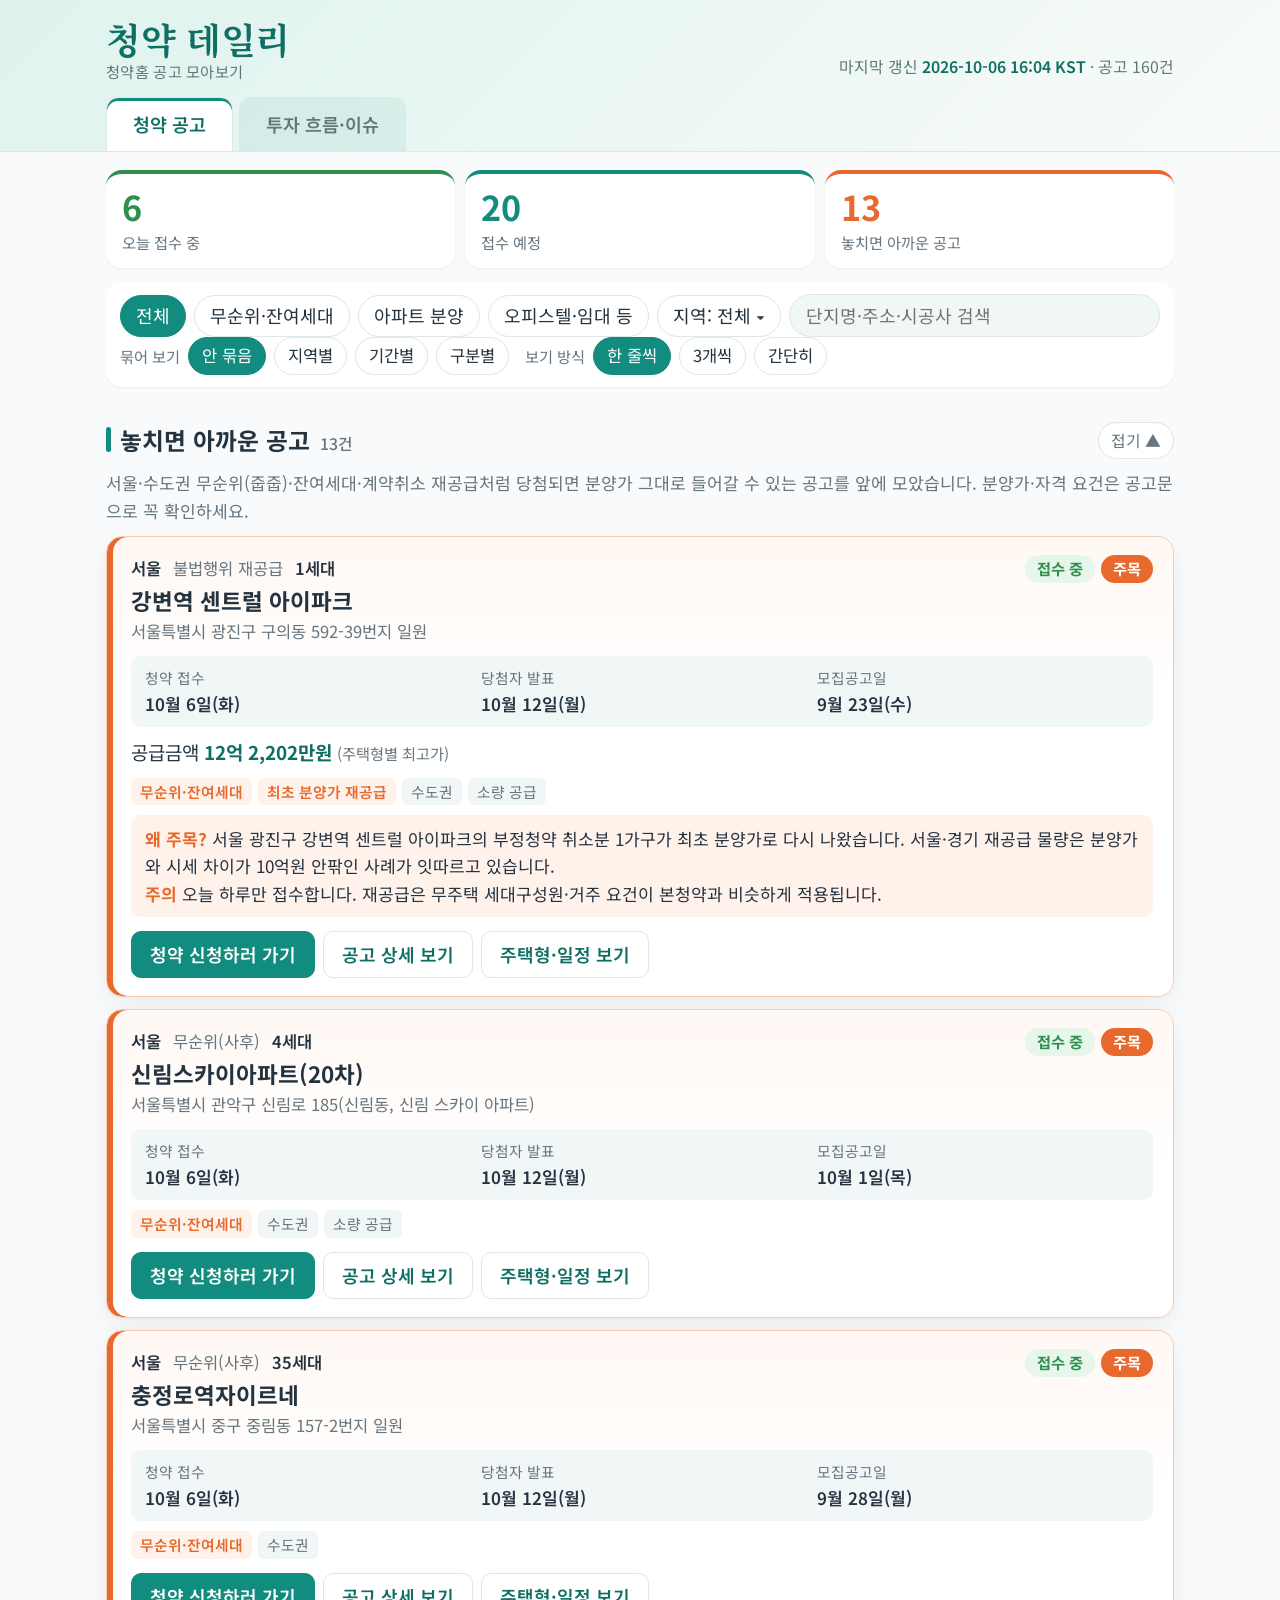
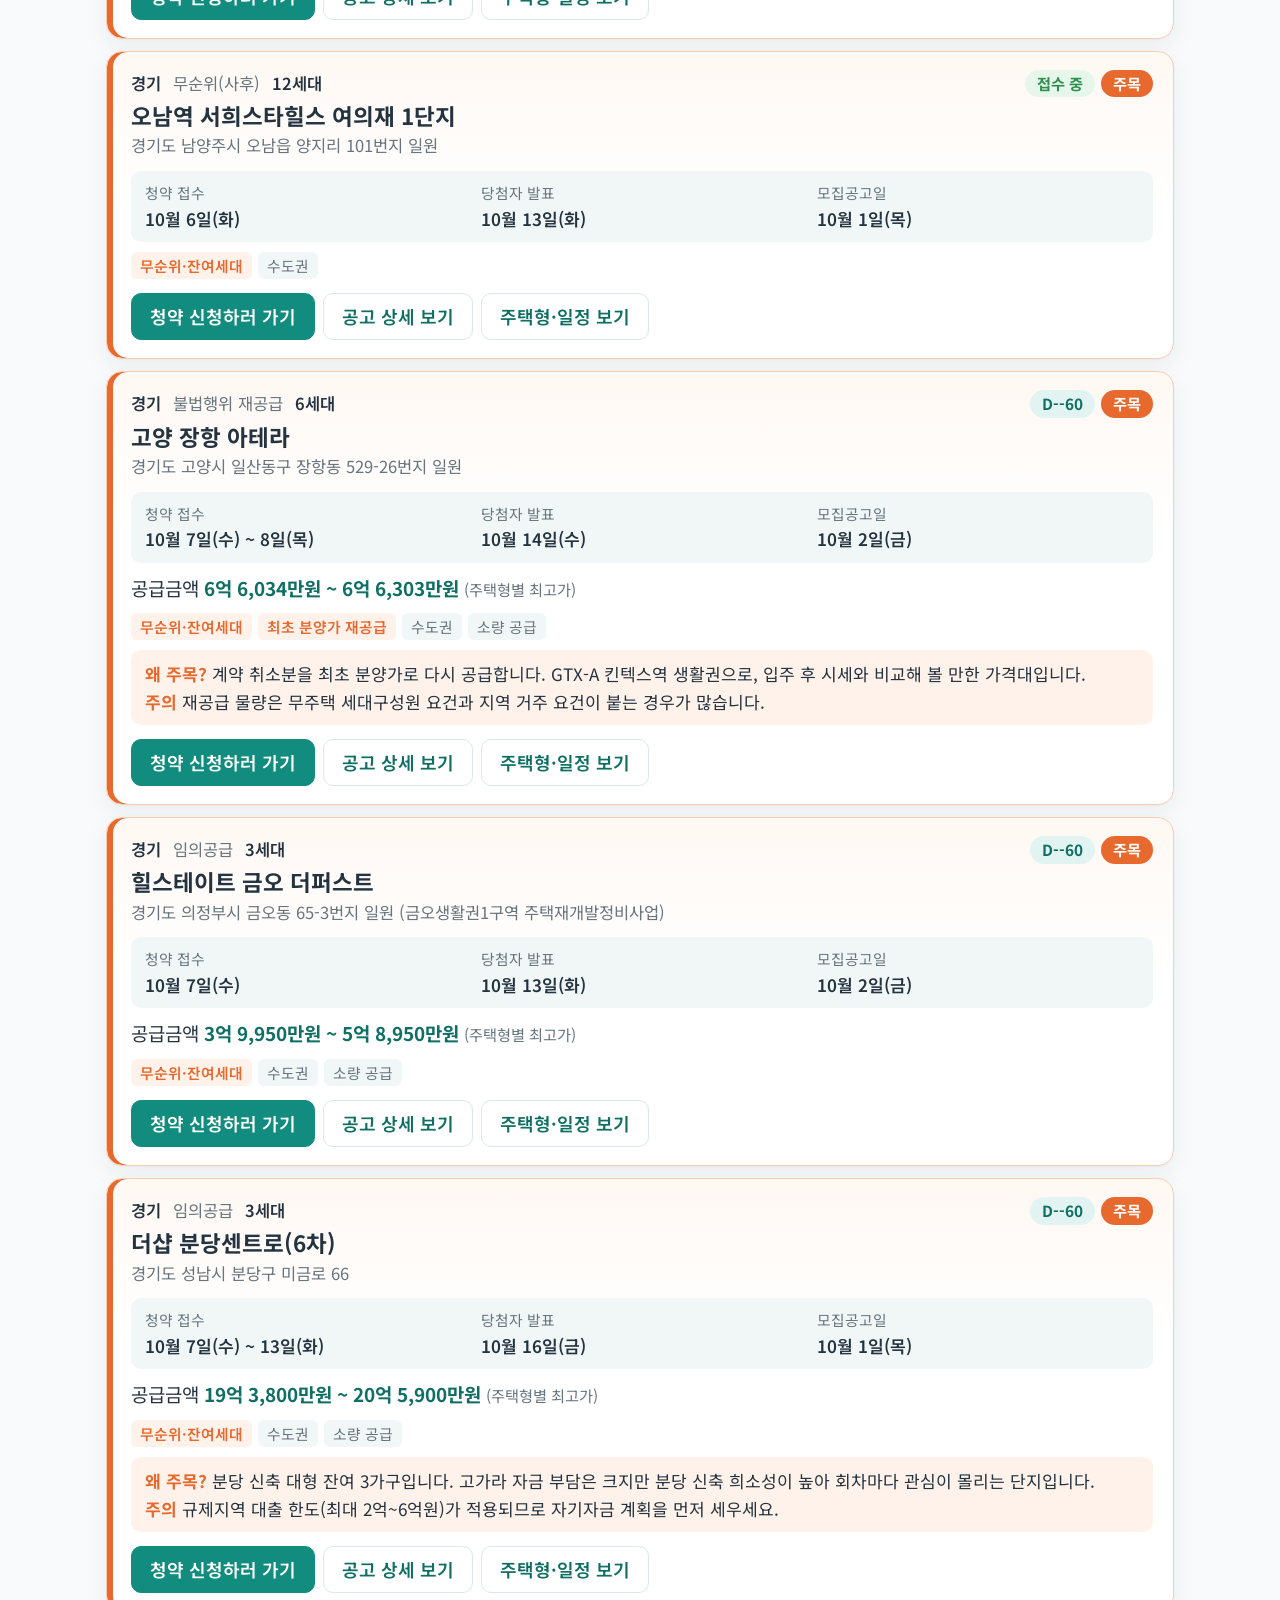
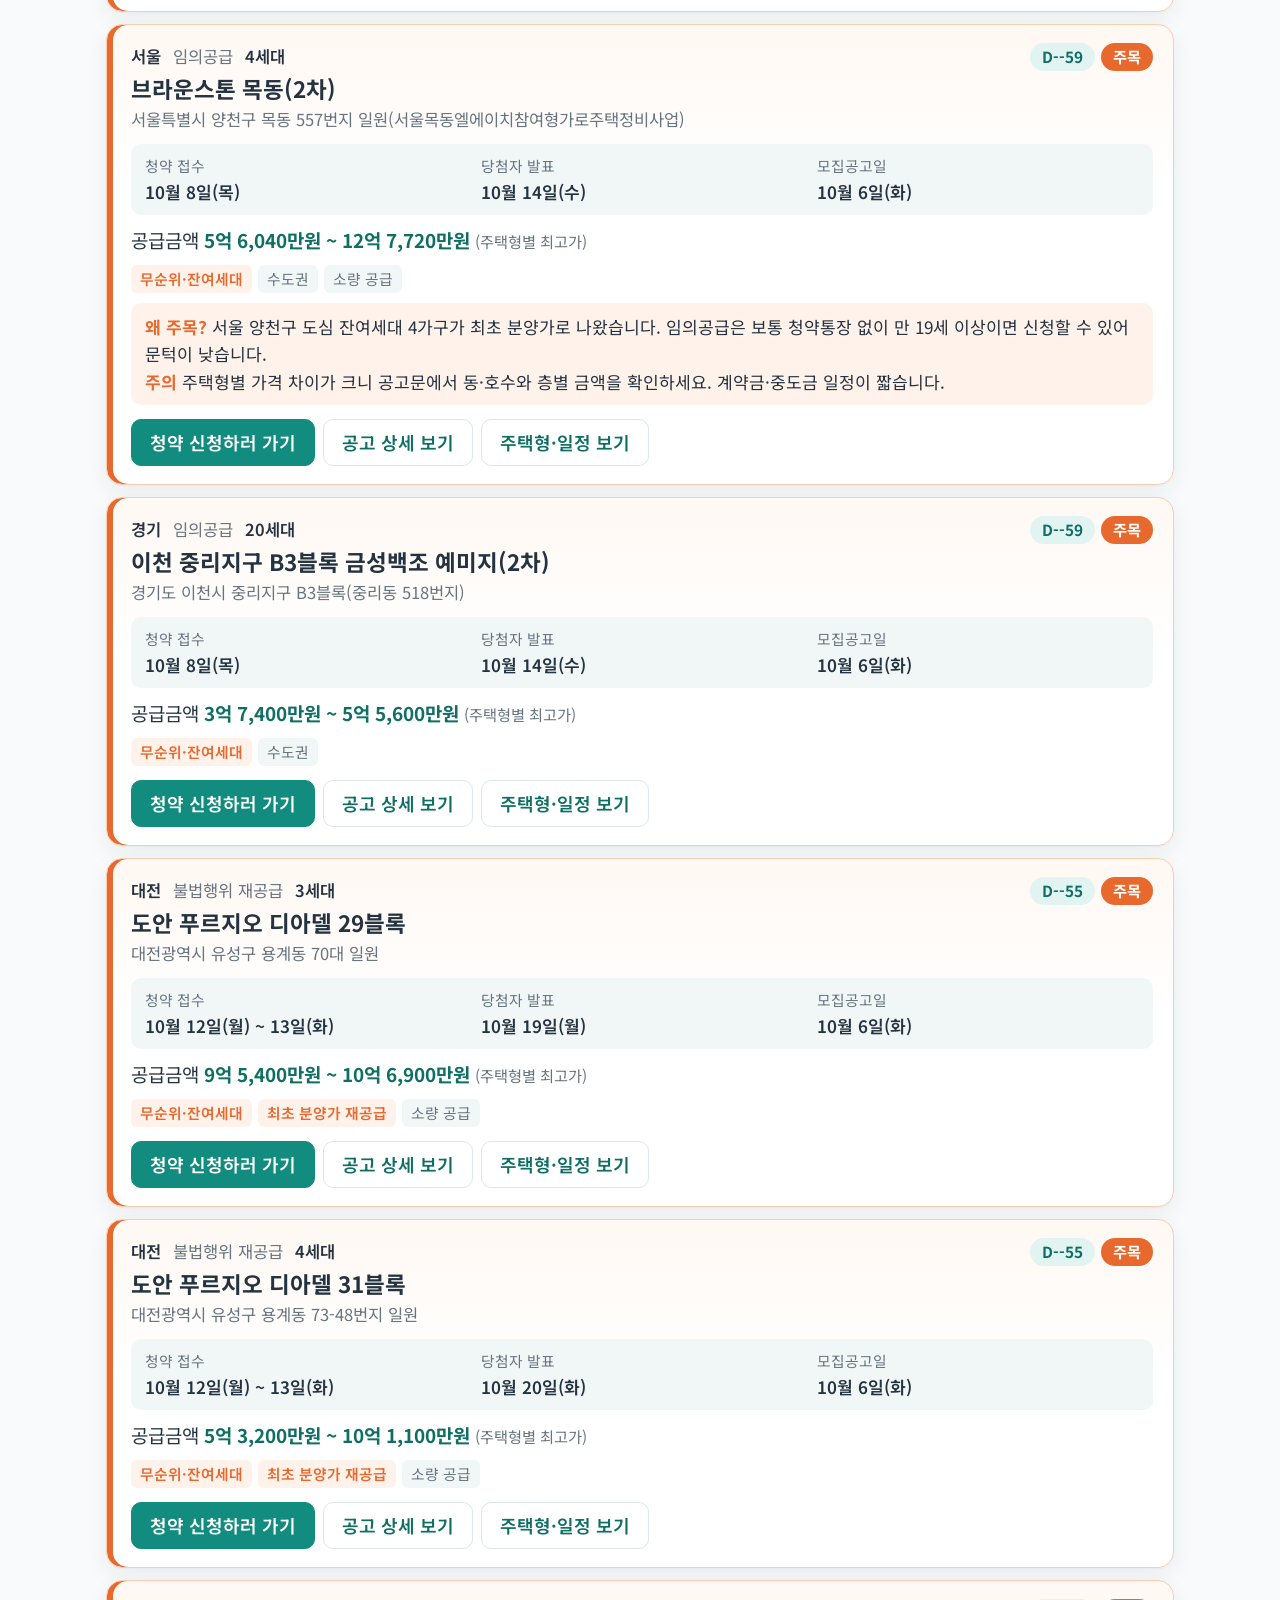
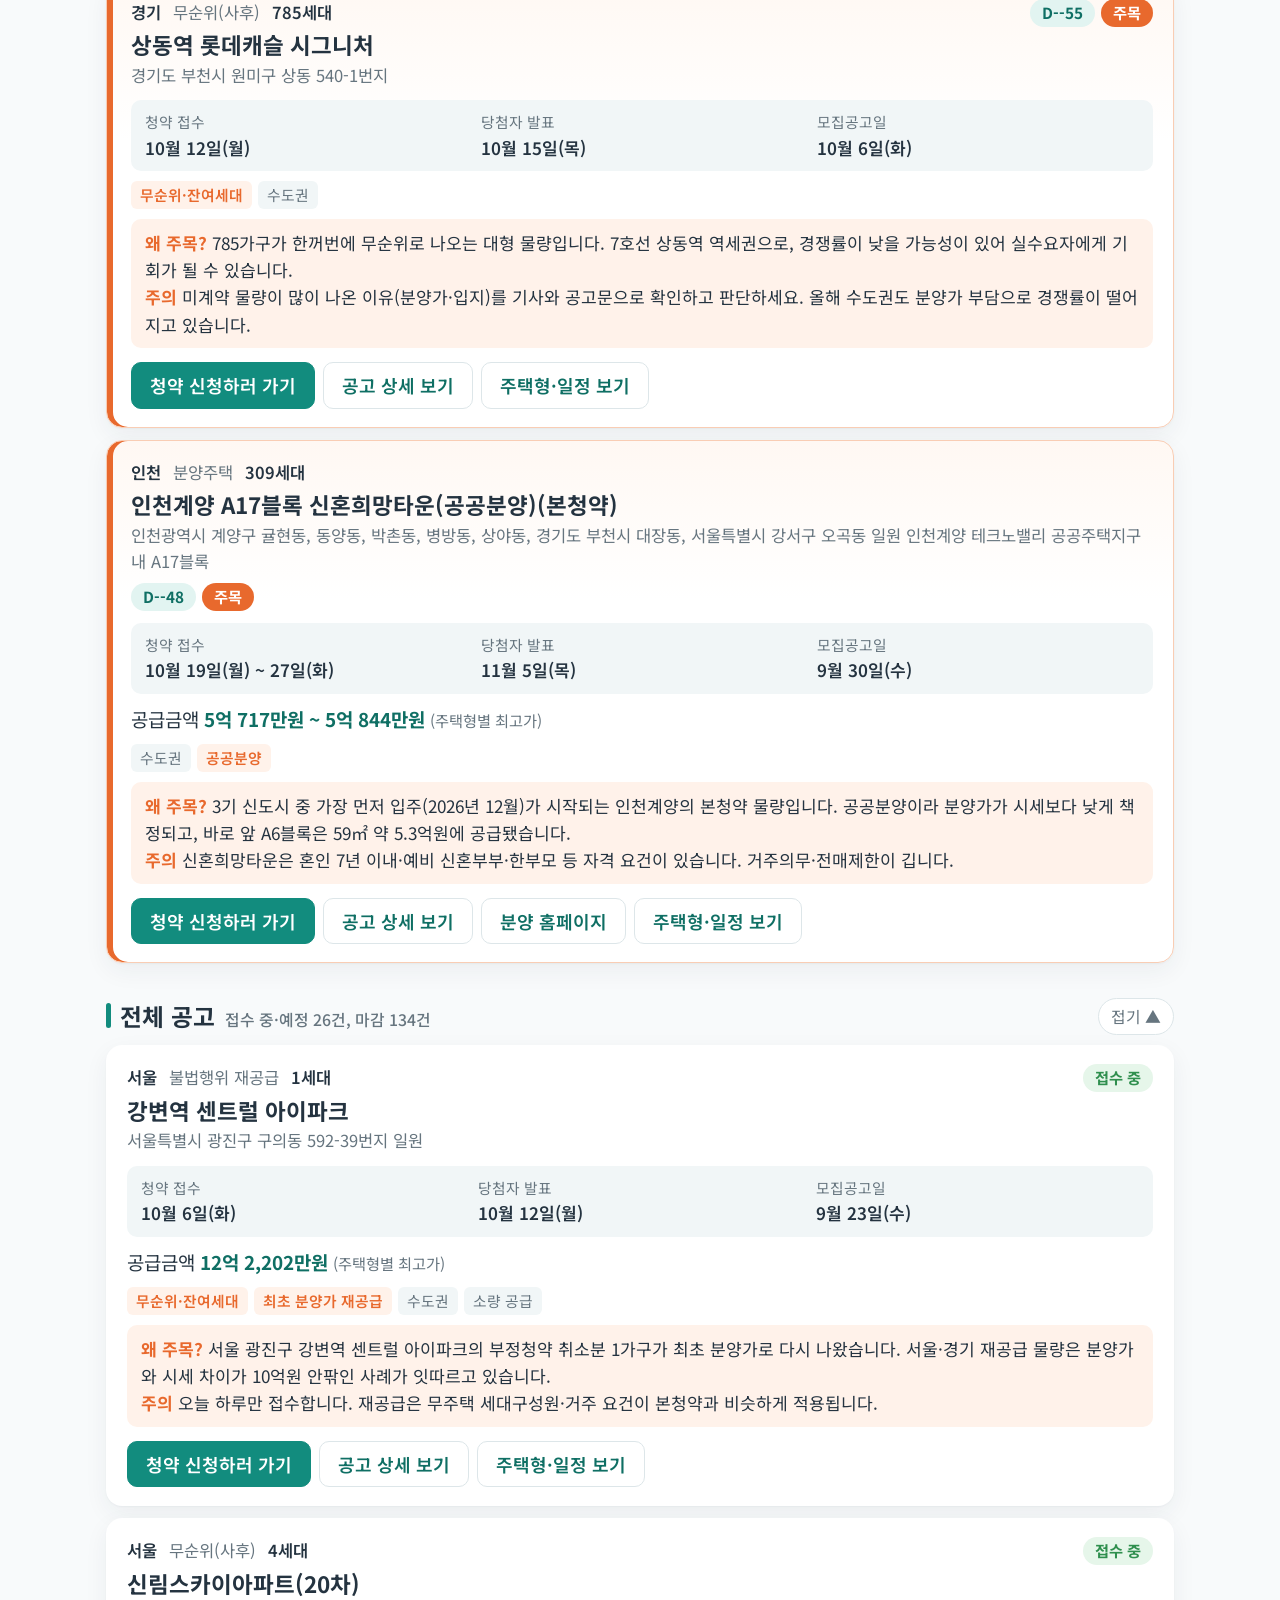
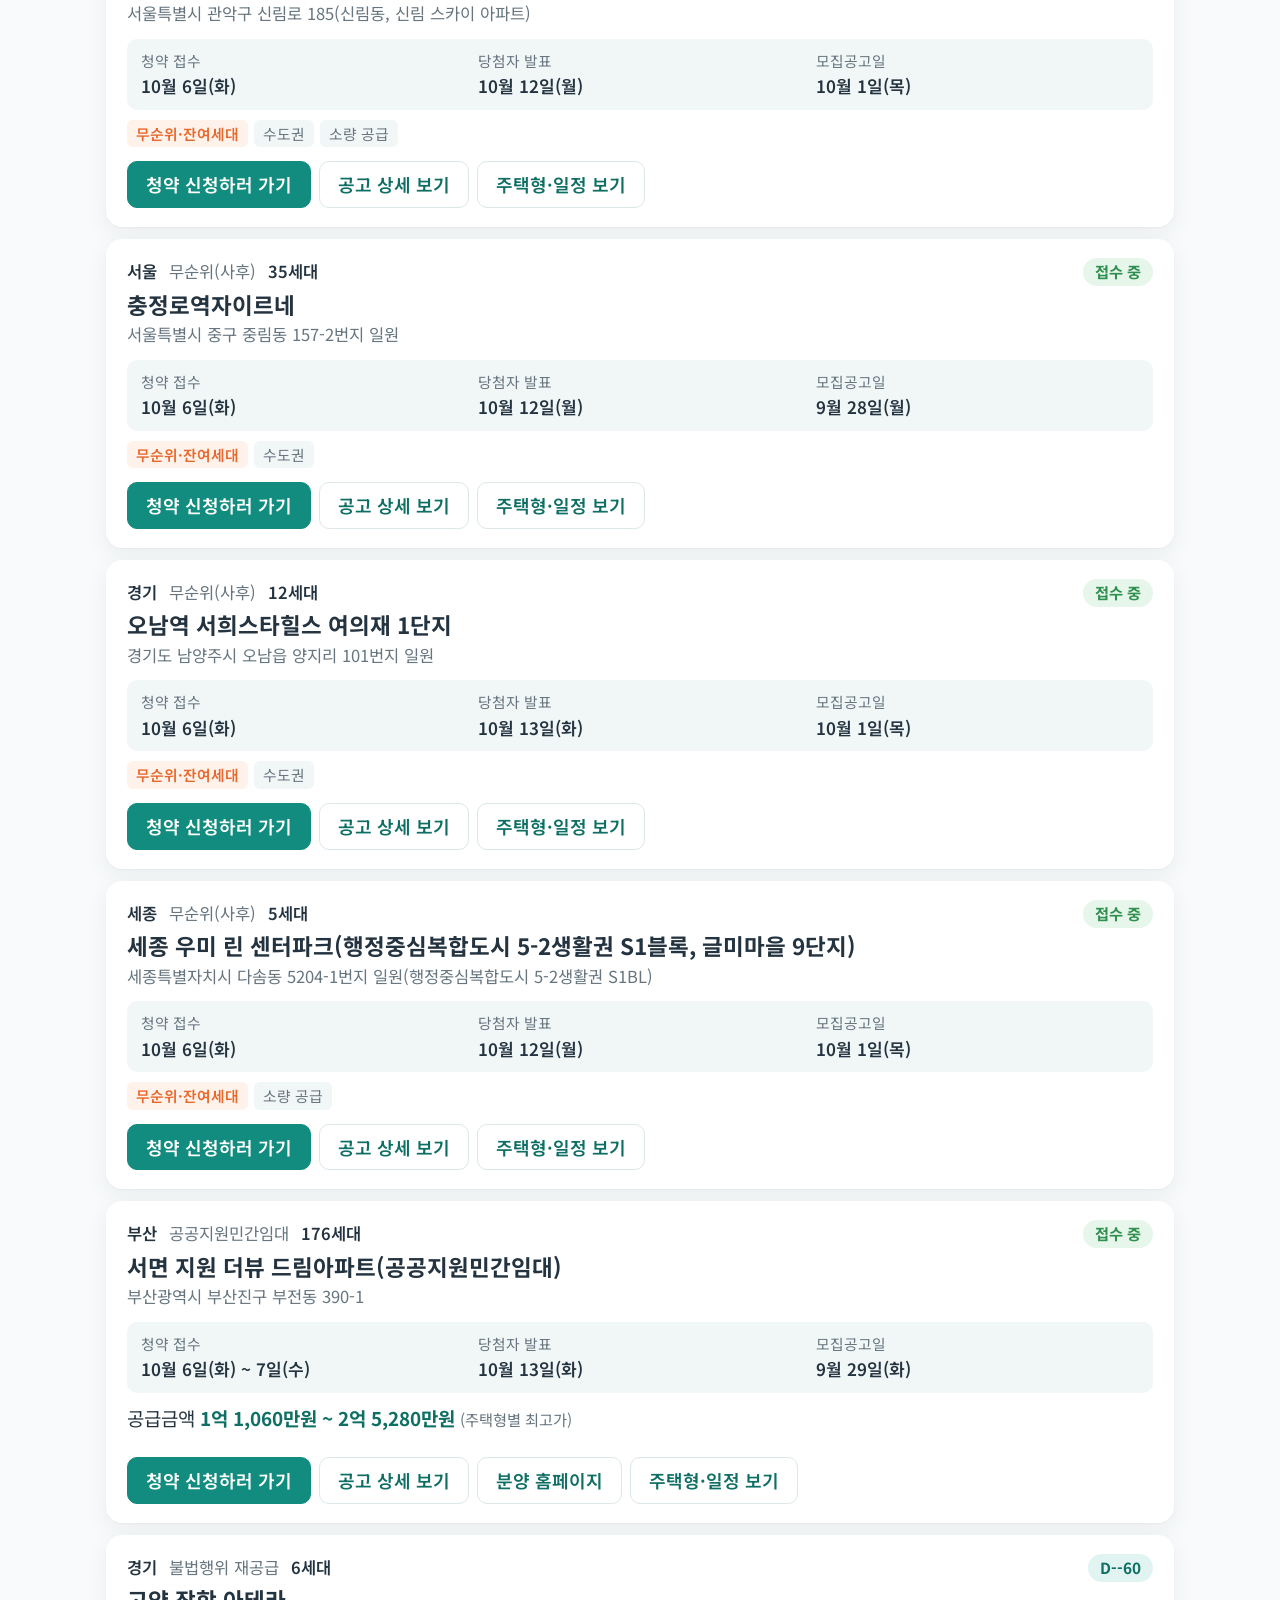
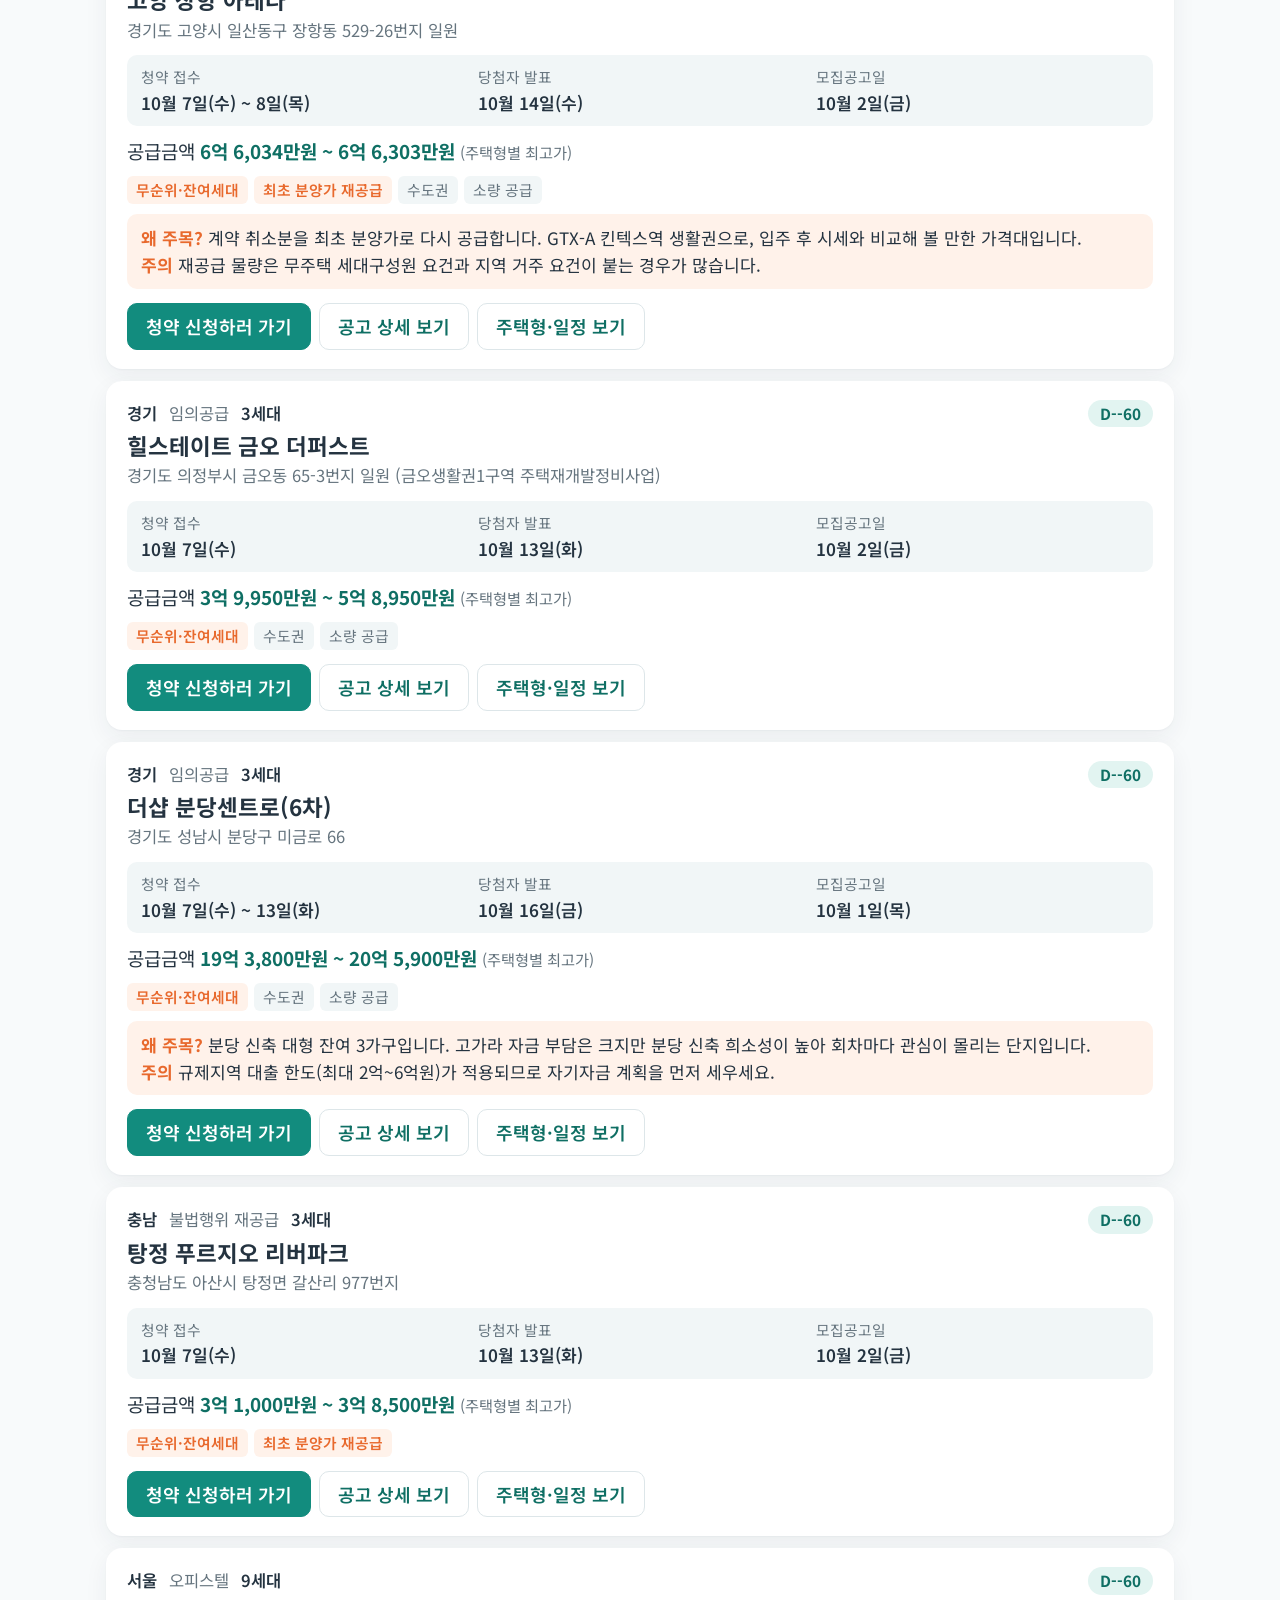
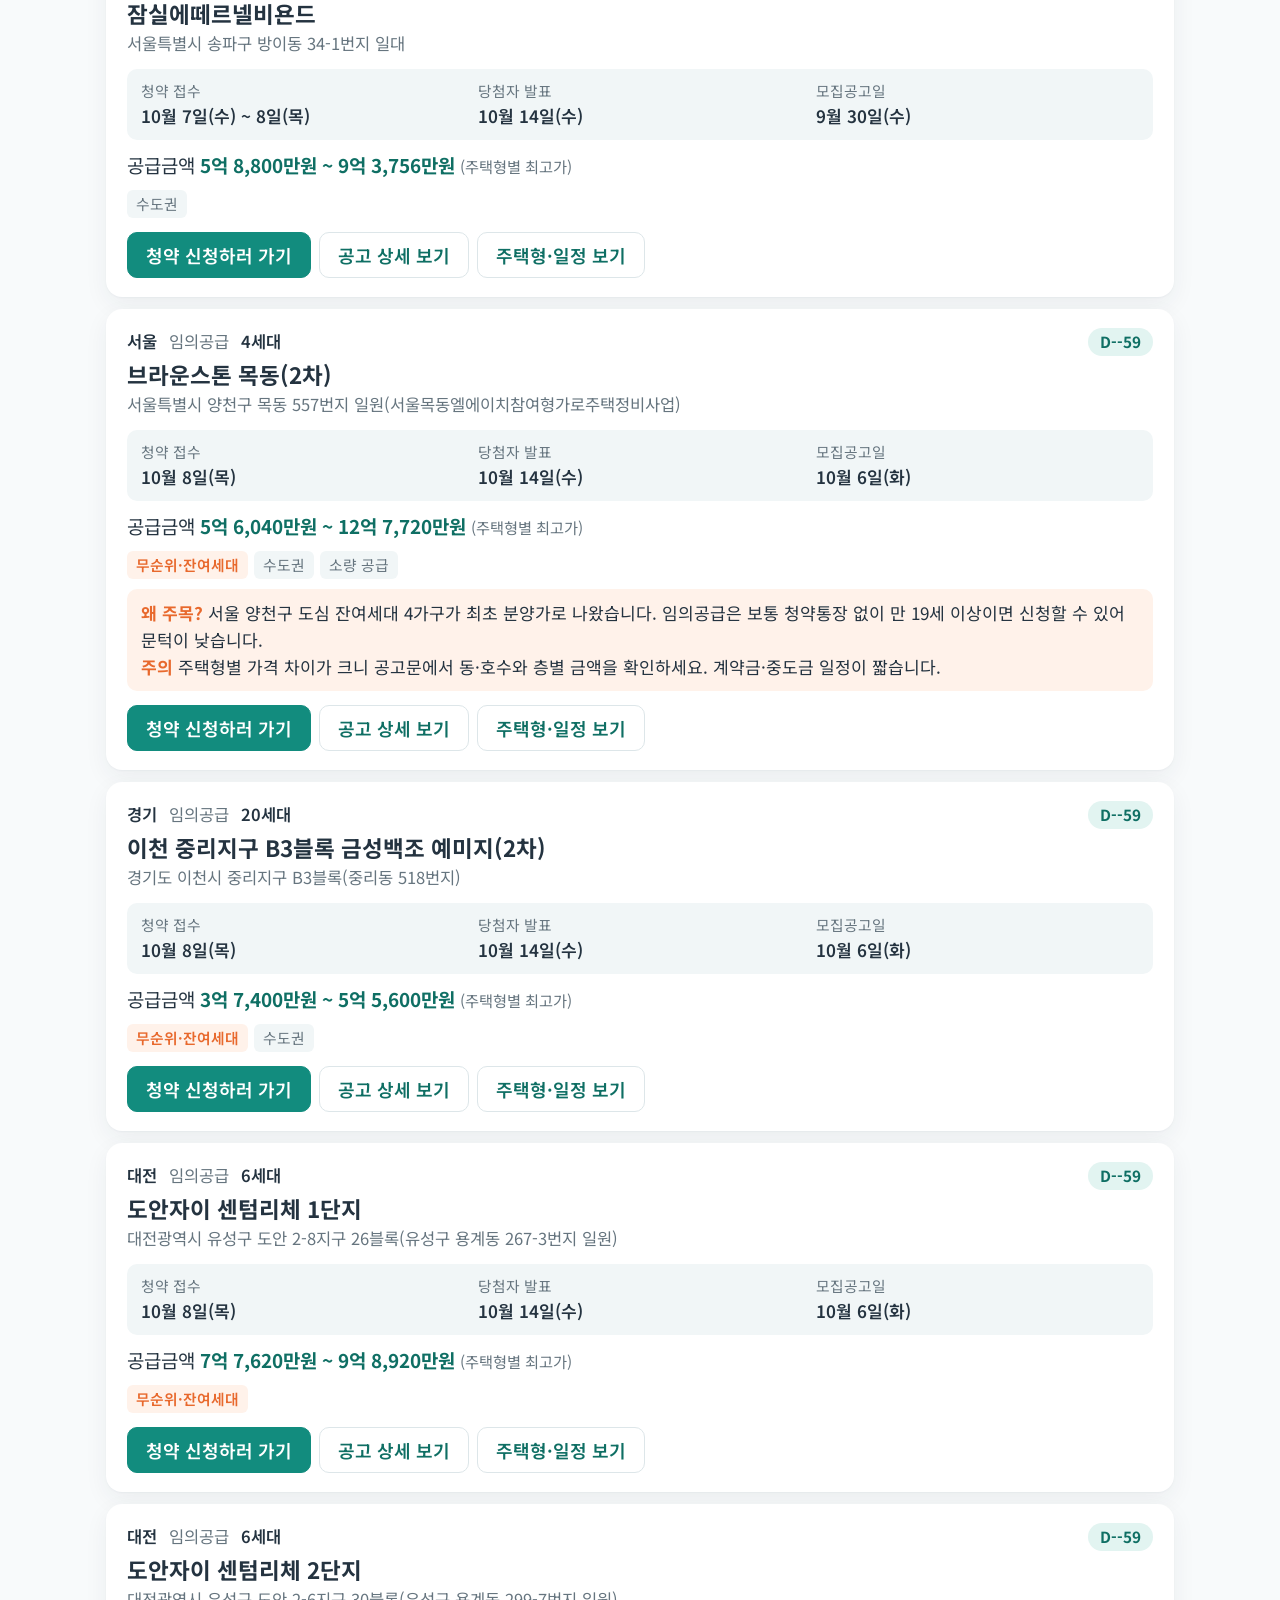
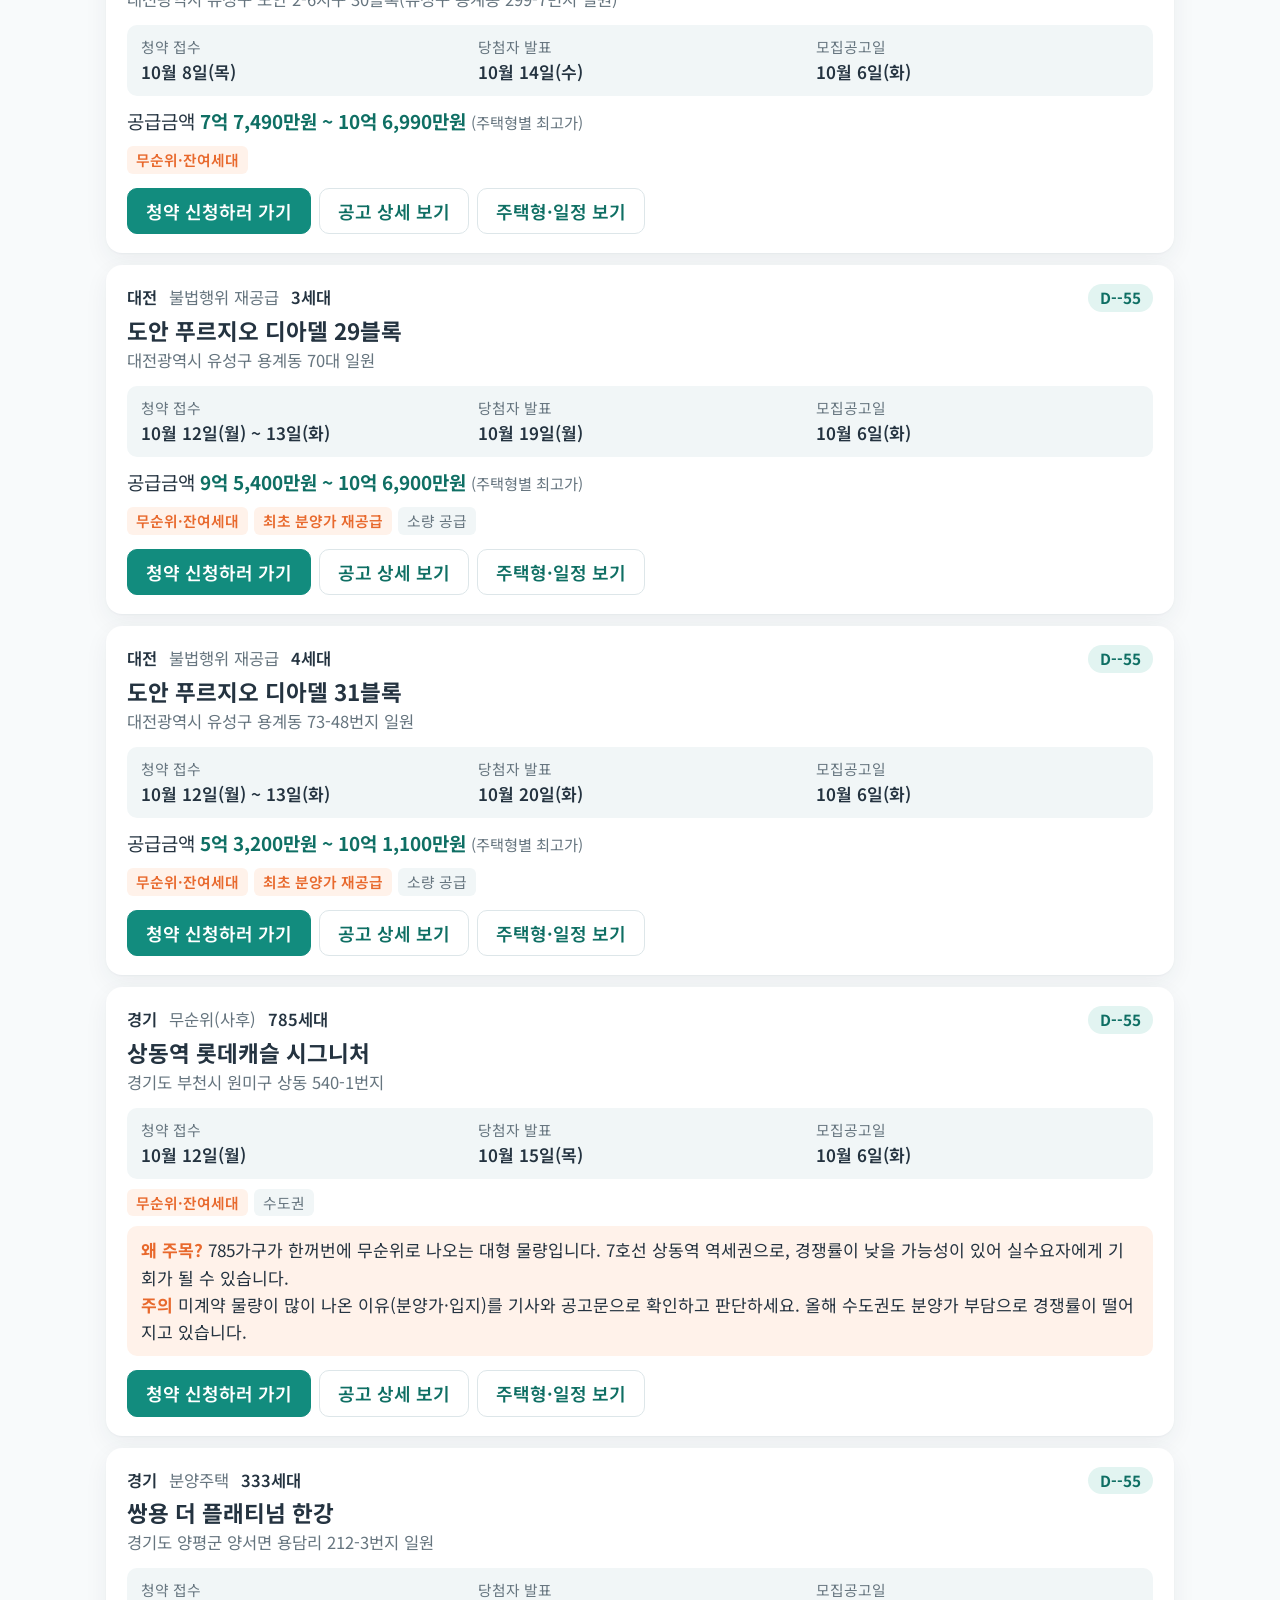
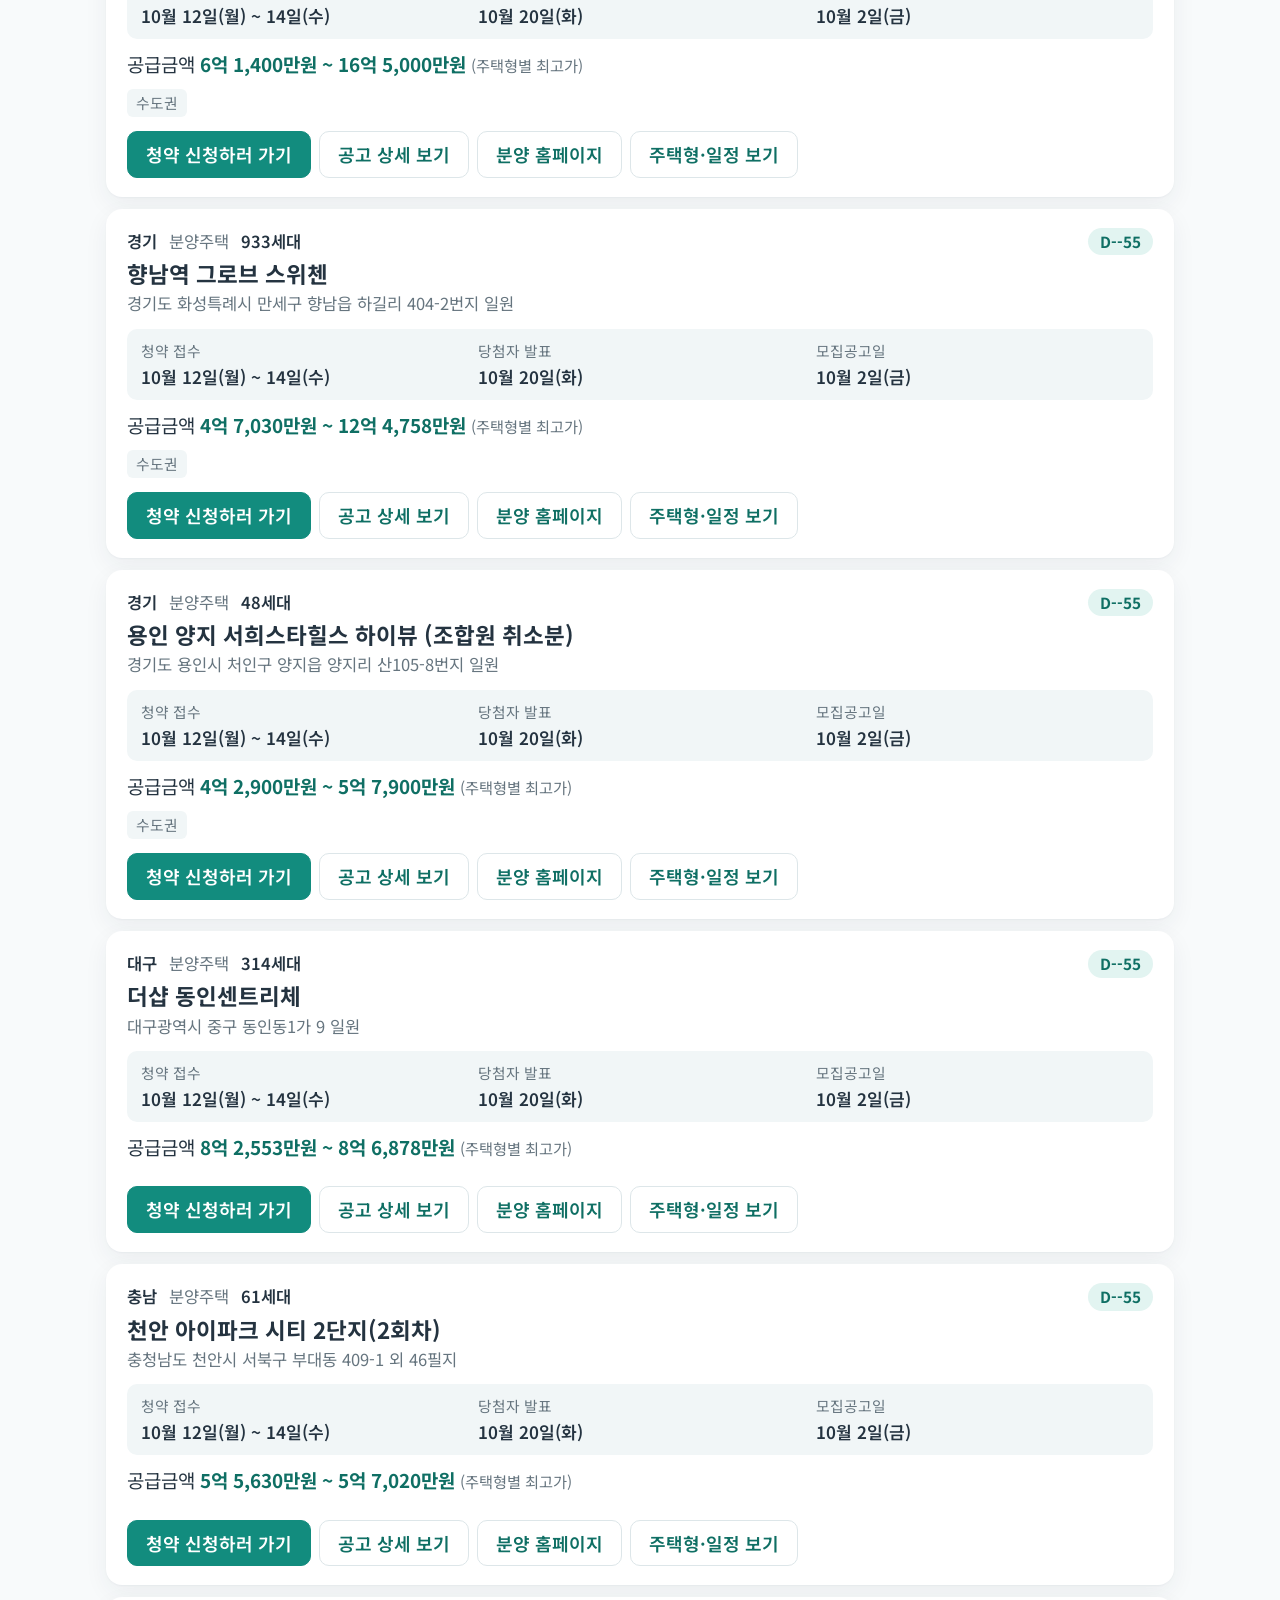
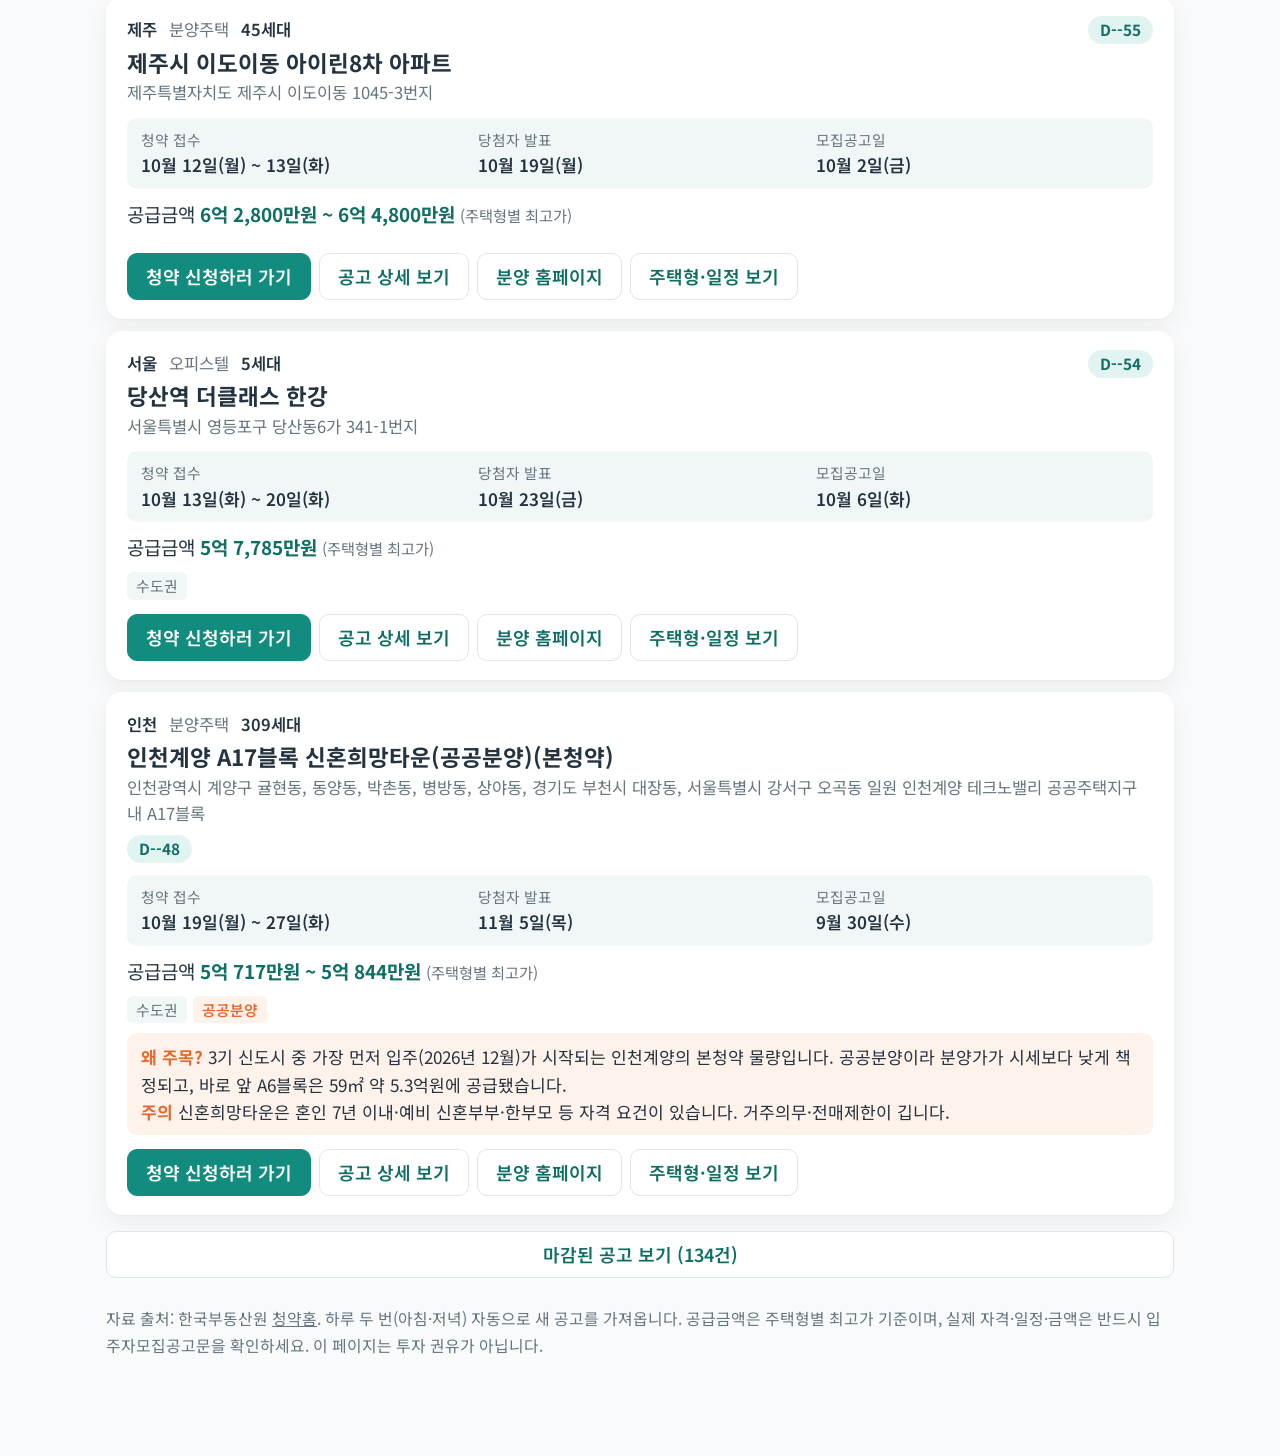
==== commit 0e2b6d60: "민트·청록 밝은 테마, 도구막대 줄 간격 확대, 공고 구역 접기/펼치기 Co-Authored-By: Claude Fable 5.1 <noreply@anthropic.com>" ====
--- a/index.html
+++ b/index.html
@@ -3,7 +3,7 @@
 <head>
 <meta charset="utf-8">
 <meta name="viewport" content="width=device-width, initial-scale=1, viewport-fit=cover">
-<meta name="theme-color" content="#eaf2fc">
+<meta name="theme-color" content="#e4f5f1">
 <link rel="icon" href="data:image/svg+xml,%3Csvg xmlns=%27http://www.w3.org/2000/svg%27 viewBox=%270 0 64 64%27%3E%3Crect width=%2764%27 height=%2764%27 rx=%2714%27 fill=%27%231f4f8f%27/%3E%3Cpath d=%27M14 34 L32 18 L50 34 V50 H38 V40 H26 V50 H14 Z%27 fill=%27%23fff%27/%3E%3C/svg%3E">
 <title>청약 데일리</title>
 <meta name="description" content="청약홈 분양·무순위 공고를 매일 모아 보여주는 페이지">
@@ -60,14 +60,18 @@
 
   <div class="applied" id="applied" hidden><span id="applied-text"></span><button class="chip small" id="reset" type="button">조건 모두 지우기</button></div>
 
-  <h2 id="hot-title">놓치면 아까운 공고 <span class="count" id="hot-count"></span></h2>
-  <p class="lead">서울·수도권 무순위(줍줍)·잔여세대·계약취소 재공급처럼 당첨되면 분양가 그대로 들어갈 수 있는 공고를 앞에 모았습니다. 분양가·자격 요건은 공고문으로 꼭 확인하세요.</p>
-  <div id="hot" class="cards"></div>
-
-  <h2>전체 공고 <span class="count" id="all-count"></span></h2>
-  <div id="list"></div>
-  <button class="btn toggle-closed" id="toggle-closed" hidden></button>
-  <div id="closed-list" hidden></div>
+  <details class="sec" id="sec-hot" open>
+    <summary><h2 id="hot-title">놓치면 아까운 공고 <span class="count" id="hot-count"></span></h2><span class="fold" aria-hidden="true"></span></summary>
+    <p class="lead">서울·수도권 무순위(줍줍)·잔여세대·계약취소 재공급처럼 당첨되면 분양가 그대로 들어갈 수 있는 공고를 앞에 모았습니다. 분양가·자격 요건은 공고문으로 꼭 확인하세요.</p>
+    <div id="hot"></div>
+  </details>
+
+  <details class="sec" id="sec-all" open>
+    <summary><h2>전체 공고 <span class="count" id="all-count"></span></h2><span class="fold" aria-hidden="true"></span></summary>
+    <div id="list"></div>
+    <button class="btn toggle-closed" id="toggle-closed" hidden></button>
+    <div id="closed-list" hidden></div>
+  </details>
 
   <p class="note">자료 출처: 한국부동산원 <a href="https://www.applyhome.co.kr" target="_blank" rel="noopener">청약홈</a>. 하루 두 번(아침·저녁) 자동으로 새 공고를 가져옵니다. 공급금액은 주택형별 최고가 기준이며, 실제 자격·일정·금액은 반드시 입주자모집공고문을 확인하세요. 이 페이지는 투자 권유가 아닙니다.</p>
 </main>
@@ -289,6 +293,10 @@
     if (ol) { ol.closest(".card").classList.toggle("expanded"); }
   });
   document.body.addEventListener("keydown", e => { if ((e.key === "Enter" || e.key === " ") && e.target.classList.contains("oneline")) { e.preventDefault(); e.target.closest(".card").classList.toggle("expanded"); } });
+  document.querySelectorAll("details.sec").forEach(d => {
+    const saved = store("cy-sec-" + d.id); if (saved === false) d.open = false;
+    d.addEventListener("toggle", () => store("cy-sec-" + d.id, d.open));
+  });
   const tt = document.getElementById("totop");
   window.addEventListener("scroll", () => tt.classList.toggle("show", window.scrollY > 600), { passive: true });
   tt.addEventListener("click", () => window.scrollTo({ top: 0 }));
--- a/assets/style.css
+++ b/assets/style.css
@@ -1,17 +1,17 @@
-/* 청약 데일리 — 큰 글자·높은 대비·단순한 구조. 밝은 하늘색 머리글 + 흰 카드, 주목 공고는 주황. 항상 밝은 테마 */
+/* 청약 데일리 — 큰 글자·높은 대비·단순한 구조. 밝은 민트 머리글 + 흰 카드, 강조는 청록, 주목 공고는 산호색. 항상 밝은 테마 */
 :root {
-  --bg: #f6f8fb; --surface: #ffffff; --surface-2: #f1f5fa; --surface-3: #e7edf5;
-  --ink: #1b2430; --muted: #5f6c7b; --line: #dbe3ec;
-  --accent: #2b6cb0; --accent-deep: #1e4e8c; --accent-ink: #ffffff; --accent-soft: #e6f0fb;
-  --band: linear-gradient(135deg, #e3eefb 0%, #eef4fc 55%, #f7fafe 100%); --band-ink: #1e4e8c; --band-muted: #5f6c7b;
-  --hot: #d9540f; --hot-bg: #fff3ea; --hot-line: #f8cfb3; --hot-soft: #fff9f4;
-  --good: #1f8a4c; --good-bg: #e6f6ec;
+  --bg: #f8fafb; --surface: #ffffff; --surface-2: #f1f6f7; --surface-3: #e5eef0;
+  --ink: #243340; --muted: #66757f; --line: #dde6e9;
+  --accent: #128c7e; --accent-deep: #0f6f64; --accent-ink: #ffffff; --accent-soft: #e2f4f1;
+  --band: linear-gradient(135deg, #dff3ee 0%, #ecf7f4 55%, #f8fbfa 100%); --band-ink: #0f6f64; --band-muted: #5f7a76;
+  --hot: #e8692d; --hot-bg: #fff2ea; --hot-line: #f9cdb4; --hot-soft: #fff8f3;
+  --good: #2f8f4e; --good-bg: #e6f6ea;
   --warn: #8a5a00; --warn-bg: #fff6d9;
   --font-body: "Noto Sans KR", "Apple SD Gothic Neo", "Malgun Gothic", sans-serif;
   --font-display: "Noto Serif KR", "Nanum Myeongjo", serif;
   --radius: 16px; --radius-s: 10px;
-  --shadow: 0 1px 2px rgba(27,36,48,.04), 0 8px 24px rgba(27,36,48,.06);
-  --shadow-sm: 0 1px 2px rgba(27,36,48,.06);
+  --shadow: 0 1px 2px rgba(36,51,64,.04), 0 8px 24px rgba(36,51,64,.06);
+  --shadow-sm: 0 1px 2px rgba(36,51,64,.06);
   color-scheme: light;
 }
 * { box-sizing: border-box; }
@@ -33,7 +33,7 @@
 .updated { color: var(--band-muted); font-size: .88rem; padding-bottom: 2px; }
 .updated b { color: var(--band-ink); font-weight: 600; }
 nav.tabs { display: flex; gap: 6px; margin-top: 16px; }
-nav.tabs a { flex: 1 1 0; text-align: center; text-decoration: none; padding: 12px 16px; border-radius: 12px 12px 0 0; color: var(--band-muted); font-weight: 600; font-size: 1.02rem; background: rgba(43,108,176,.08); border: 1px solid transparent; border-bottom: none; }
+nav.tabs a { flex: 1 1 0; text-align: center; text-decoration: none; padding: 12px 16px; border-radius: 12px 12px 0 0; color: var(--band-muted); font-weight: 600; font-size: 1.02rem; background: rgba(18,140,126,.08); border: 1px solid transparent; border-bottom: none; }
 nav.tabs a.on { color: var(--accent-deep); background: var(--surface); border-color: var(--line); box-shadow: inset 0 3px 0 var(--accent); }
 @media (min-width: 600px) { nav.tabs a { flex: 0 0 auto; padding: 12px 26px; } }
 
@@ -53,13 +53,13 @@
 /* ── 도구 막대: 필터·묶기·보기 ── */
 .toolbar { margin-top: 14px; background: var(--surface); border-radius: var(--radius); padding: 12px 14px; box-shadow: var(--shadow-sm); }
 @media (min-width: 700px) { .toolbar { position: sticky; top: 8px; z-index: 5; } }
-.row { display: flex; gap: 8px; align-items: center; flex-wrap: wrap; }
-.row + .row { margin-top: 10px; padding-top: 10px; border-top: 1px dashed var(--line); }
+.row { display: flex; gap: 10px 8px; align-items: center; flex-wrap: wrap; }
+.row + .row { margin-top: 14px; padding-top: 14px; border-top: 1px solid var(--line); }
 .seg-label { color: var(--muted); font-size: .85rem; white-space: nowrap; flex: 0 0 auto; }
-.chip { flex: 0 0 auto; border: 1.5px solid var(--line); background: var(--surface); color: var(--ink); border-radius: 999px; padding: 7px 15px; cursor: pointer; min-height: 42px; white-space: nowrap; transition: background .12s, border-color .12s; }
+.chip { flex: 0 0 auto; border: 1.5px solid var(--line); background: var(--surface); color: var(--ink); border-radius: 999px; padding: 7px 15px; cursor: pointer; min-height: 42px; line-height: 1.3; white-space: nowrap; transition: background .12s, border-color .12s; }
 .chip:hover { border-color: var(--accent); }
 .chip.on { background: var(--accent); color: var(--accent-ink); border-color: var(--accent); }
-.chip.small { min-height: 36px; padding: 4px 13px; font-size: .92rem; }
+.chip.small { min-height: 38px; padding: 4px 13px; font-size: .92rem; }
 .toolbar input[type="search"] { font: inherit; min-height: 42px; border: 1.5px solid var(--line); border-radius: 999px; padding: 6px 16px; background: var(--surface-2); color: var(--ink); flex: 1 1 180px; min-width: 150px; }
 .toolbar input[type="search"]:focus { outline: none; border-color: var(--accent); background: var(--surface); }
 
@@ -74,6 +74,16 @@
 .rbox:hover { background: var(--surface-3); }
 .rbox input[type="checkbox"] { flex: 0 0 22px; width: 22px; height: 22px; min-width: 0; margin: 0; accent-color: var(--accent); }
 .rbox .cnt { color: var(--muted); font-size: .82rem; margin-left: auto; font-variant-numeric: tabular-nums; }
+
+/* ── 접을 수 있는 큰 구역 ── */
+details.sec > summary { list-style: none; cursor: pointer; display: flex; align-items: center; justify-content: space-between; gap: 10px; }
+details.sec > summary::-webkit-details-marker { display: none; }
+details.sec > summary h2 { margin: 34px 0 10px; }
+details.sec > summary .fold { flex: 0 0 auto; font-size: .88rem; color: var(--muted); border: 1.5px solid var(--line); border-radius: 999px; padding: 5px 12px; margin-top: 24px; background: var(--surface); }
+details.sec > summary .fold::before { content: "접기 ▲"; }
+details.sec:not([open]) > summary .fold::before { content: "펼치기 ▼"; }
+details.sec:not([open]) > summary h2 { margin-bottom: 0; }
+details.sec:not([open]) { padding-bottom: 8px; border-bottom: 1px solid var(--line); }
 
 /* ── 묶음 ── */
 details.group { margin-top: 16px; }
@@ -213,6 +223,8 @@
   .dates div:nth-child(3) { display: none; }
   .actions .btn { flex: 1 1 46%; padding: 8px 10px; }
   h2 { font-size: 1.18rem; margin-top: 26px; }
+  details.sec > summary h2 { margin-top: 26px; }
+  details.sec > summary .fold { margin-top: 16px; }
   .headline { font-size: 1.25rem; }
   .region-grid { grid-template-columns: repeat(2, 1fr); }
   .totop { padding: 6px 12px; font-size: .9rem; min-height: 42px; }
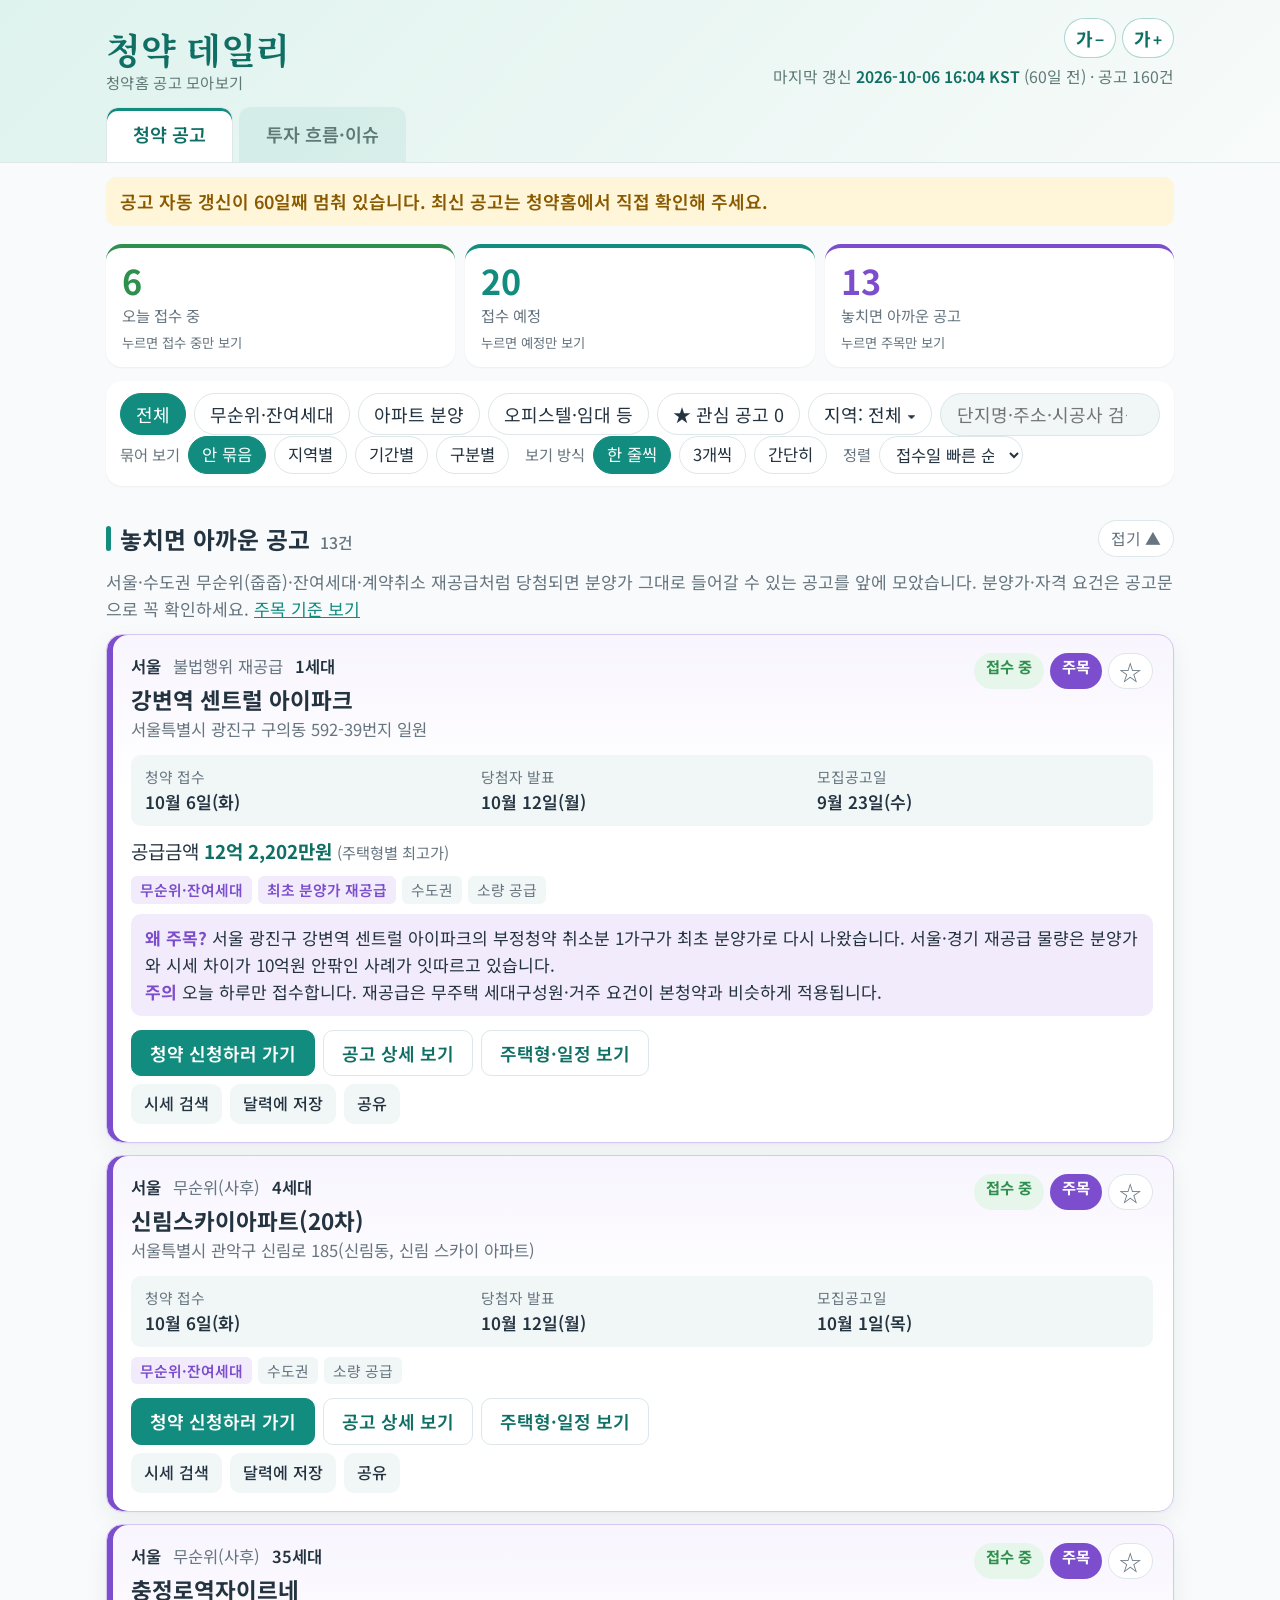
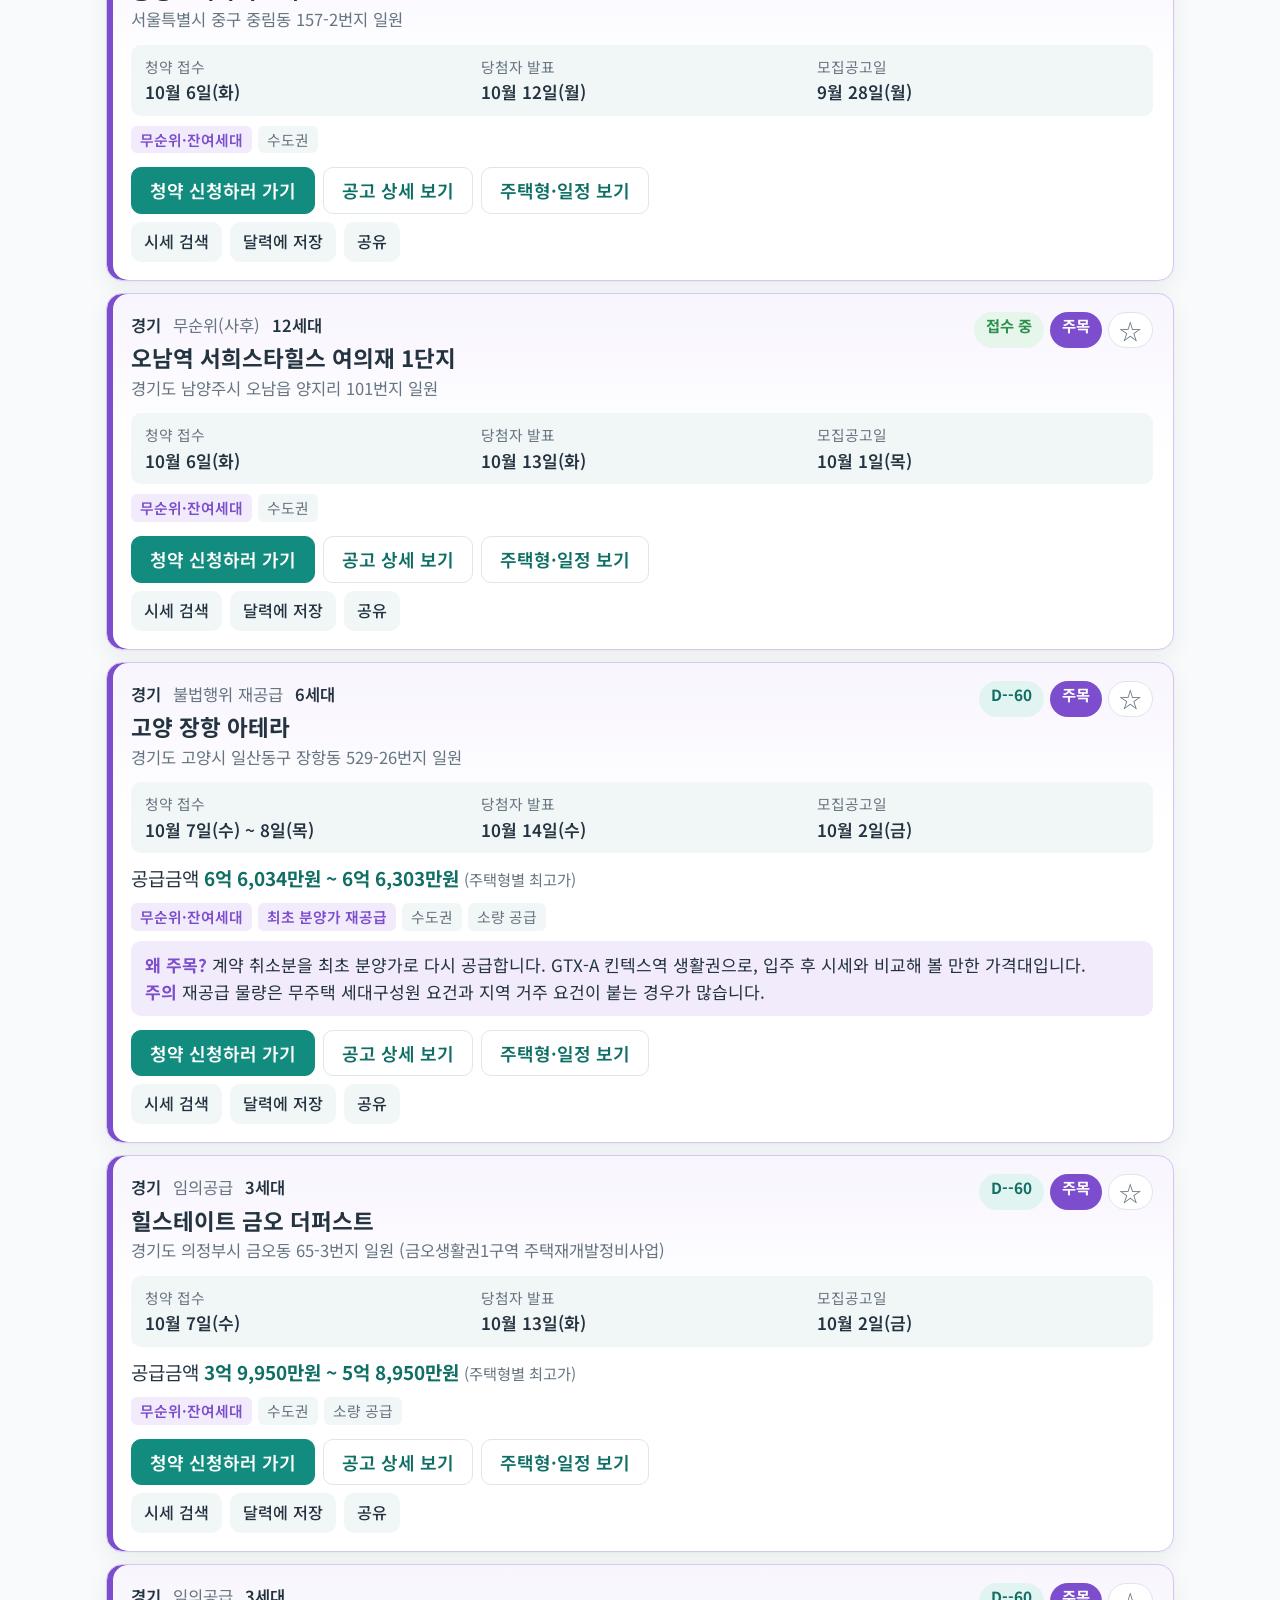
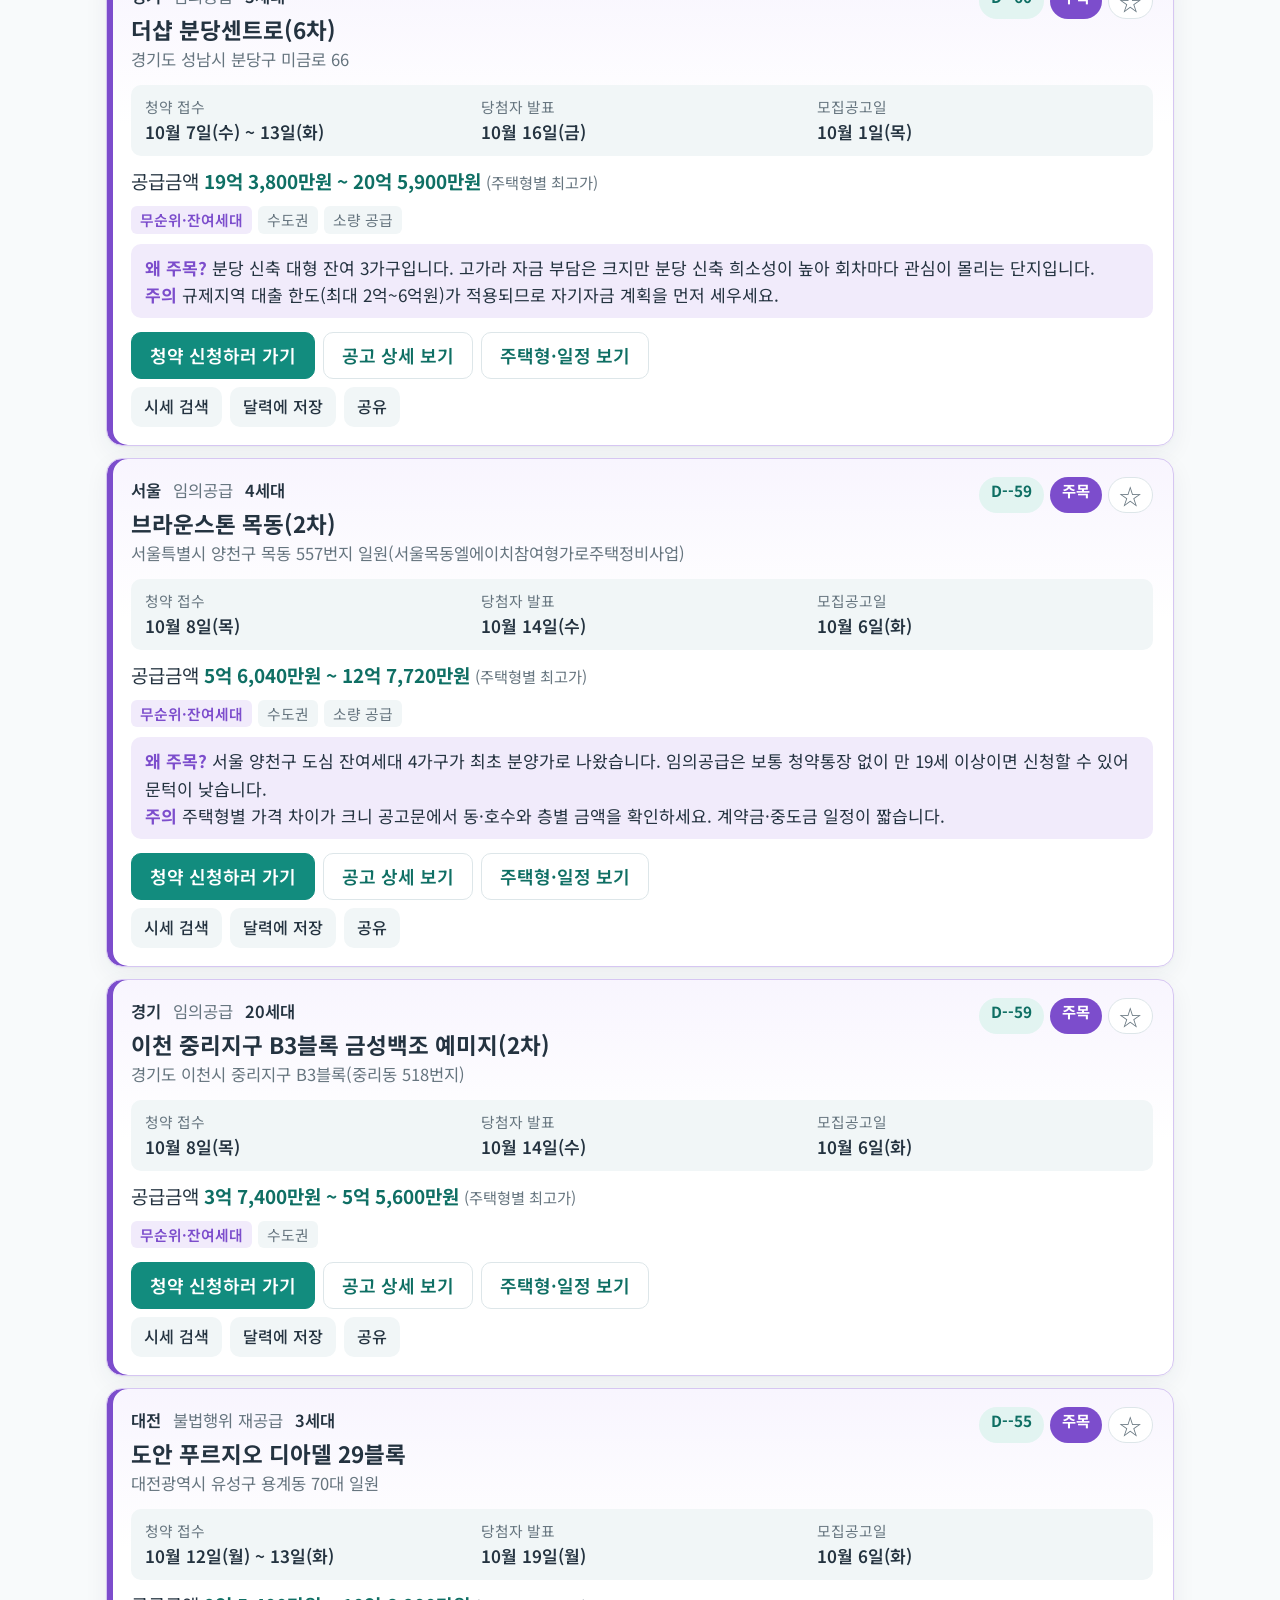
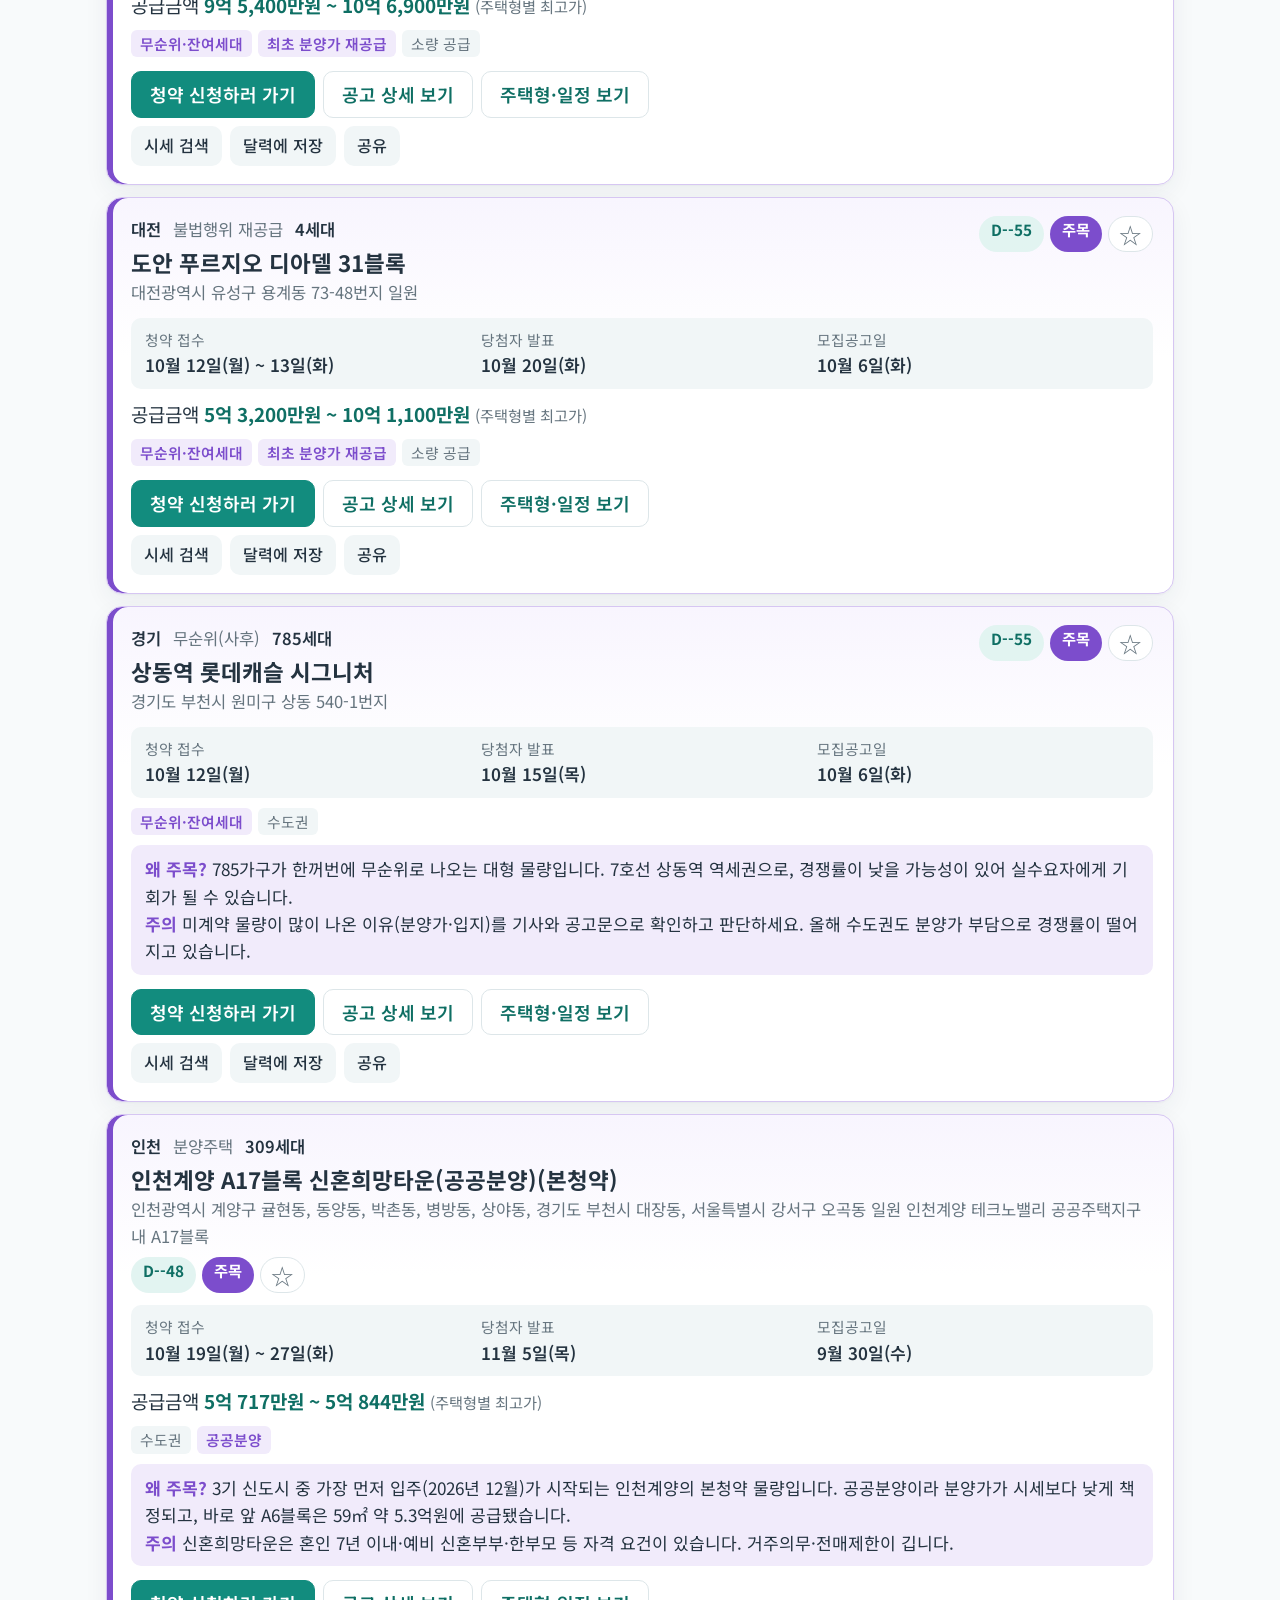
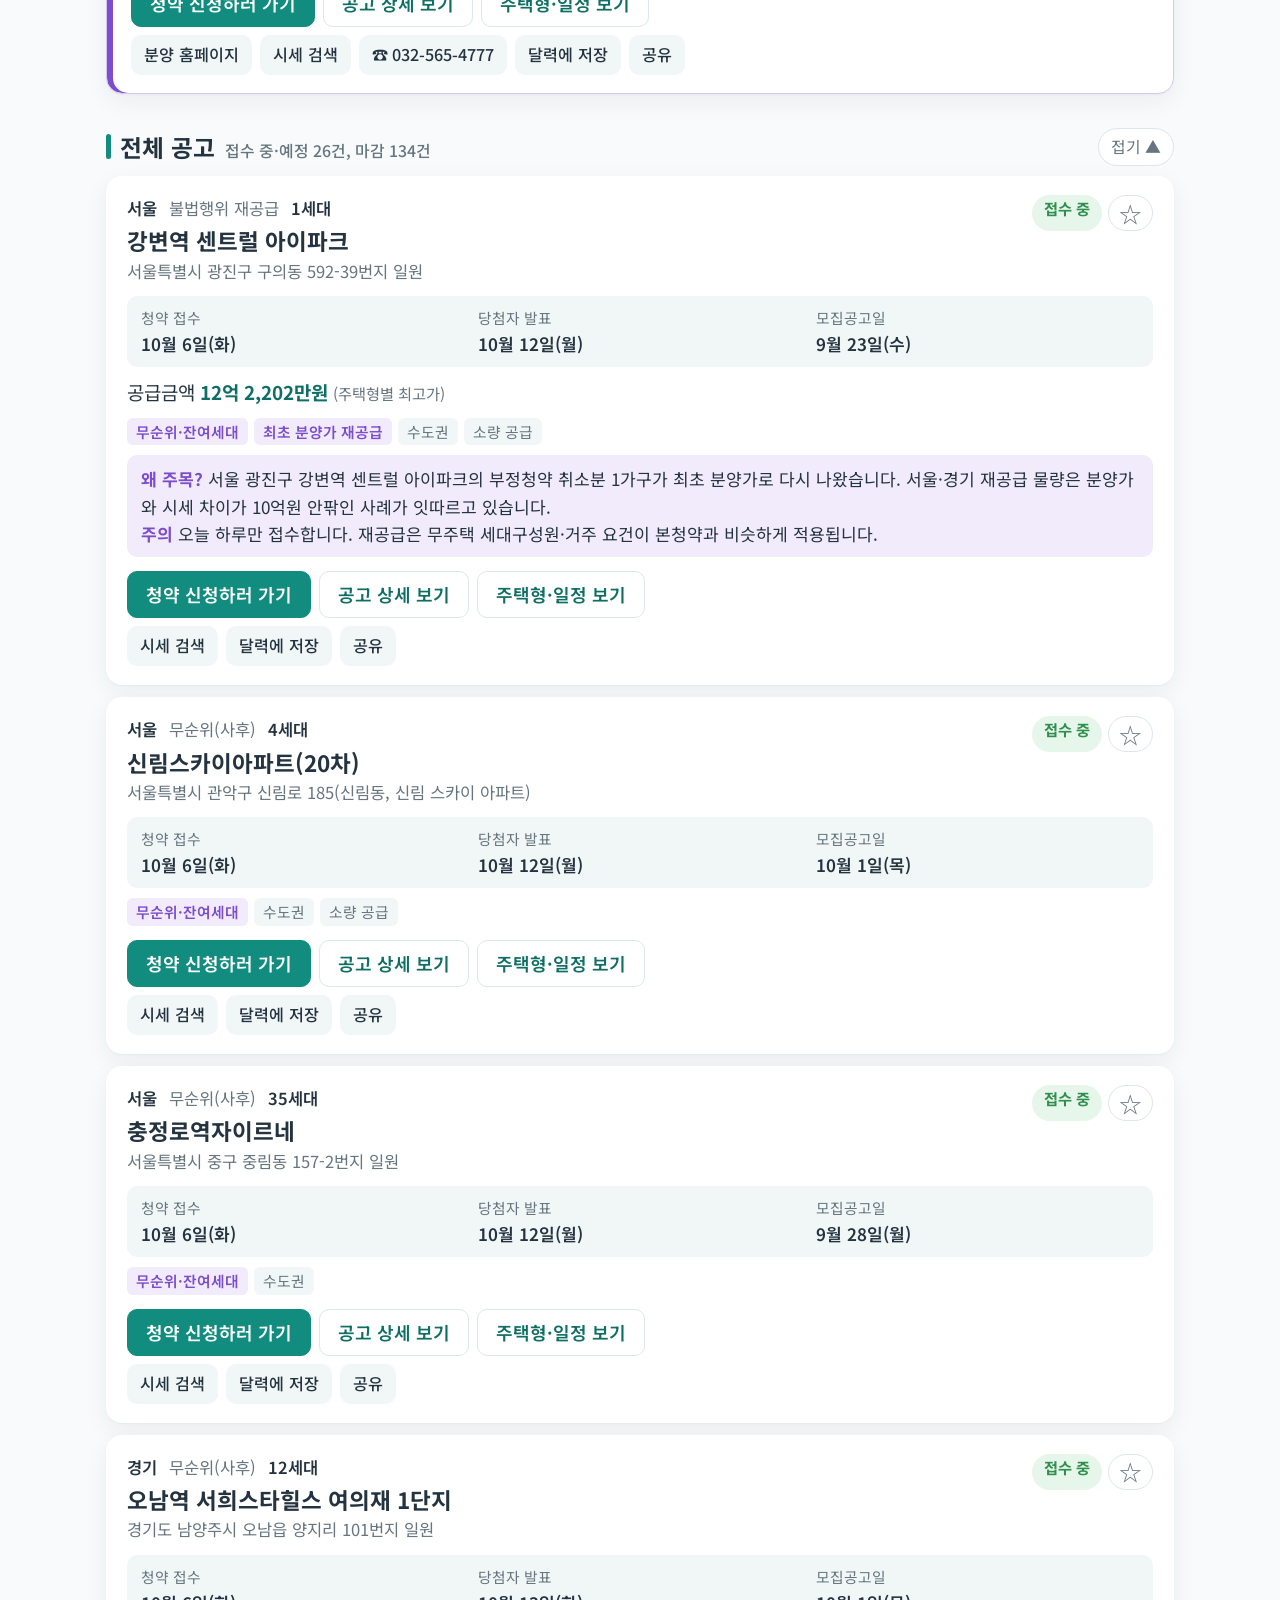
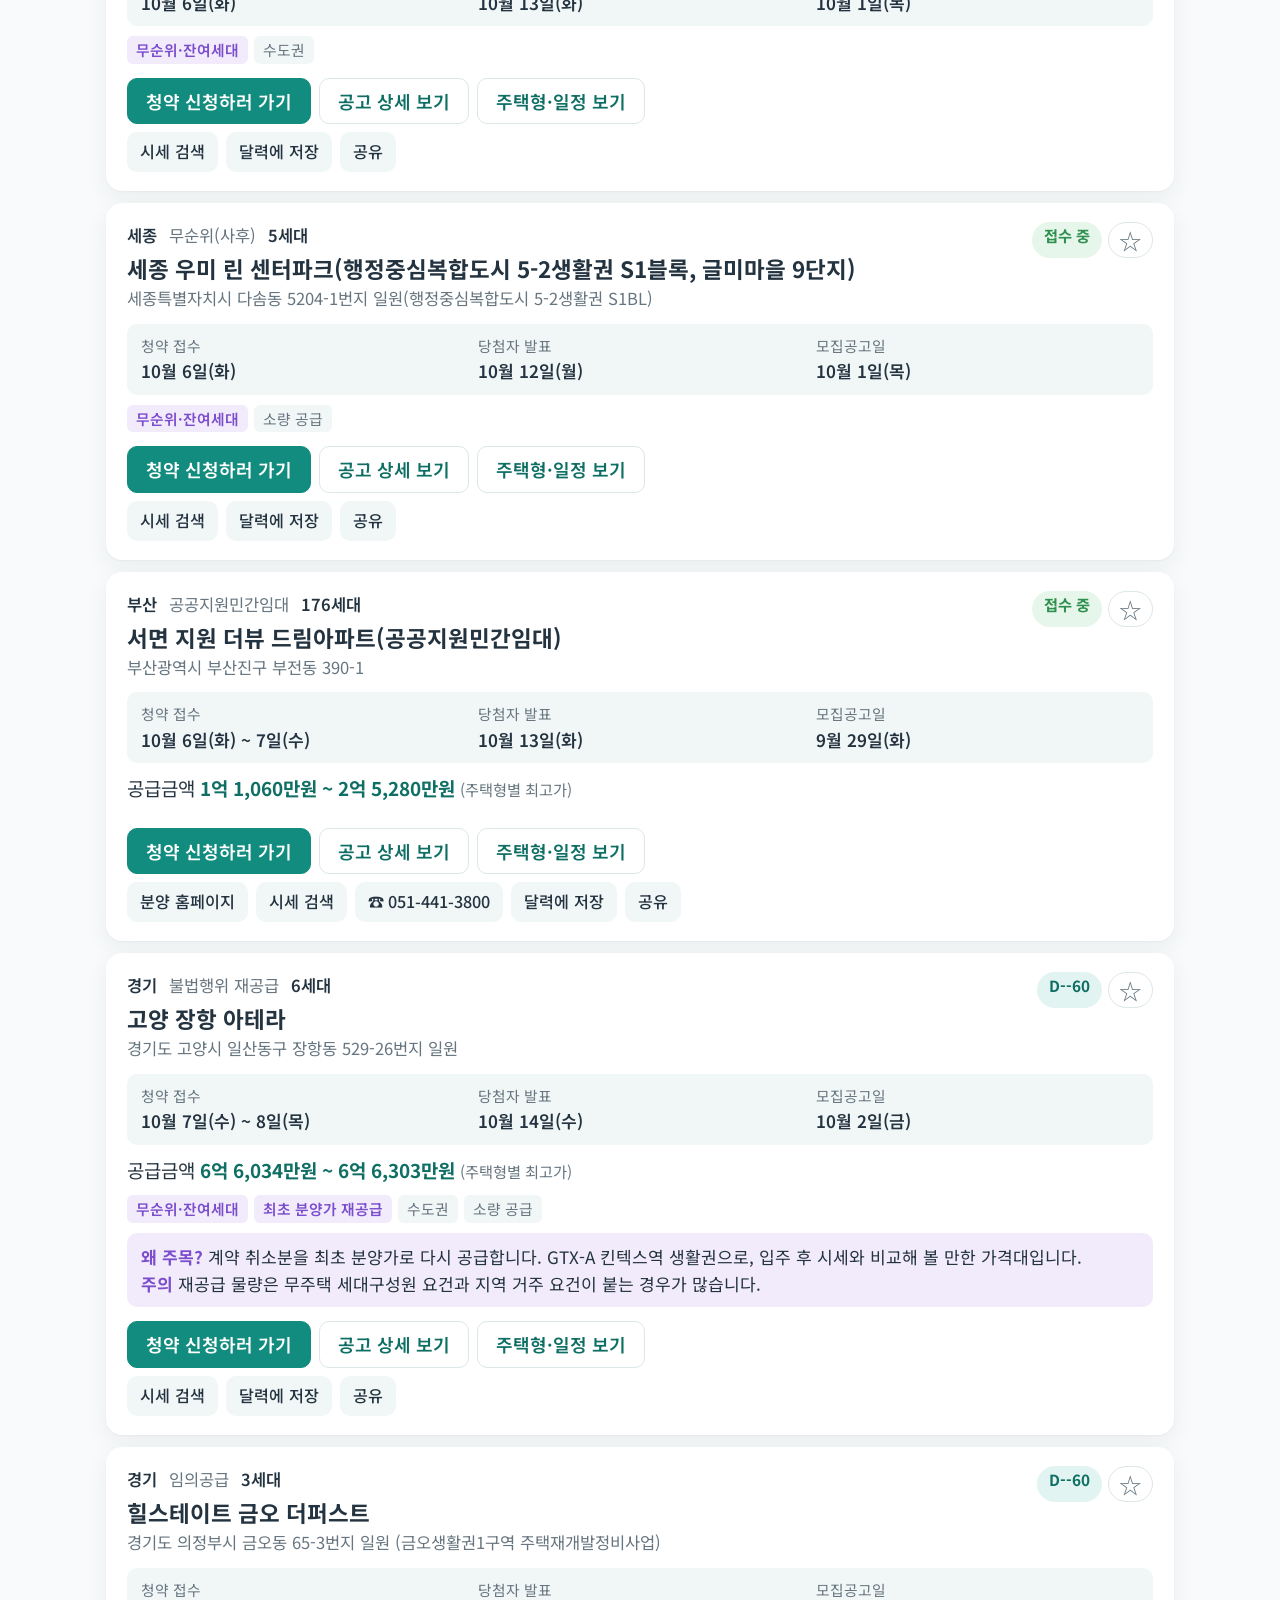
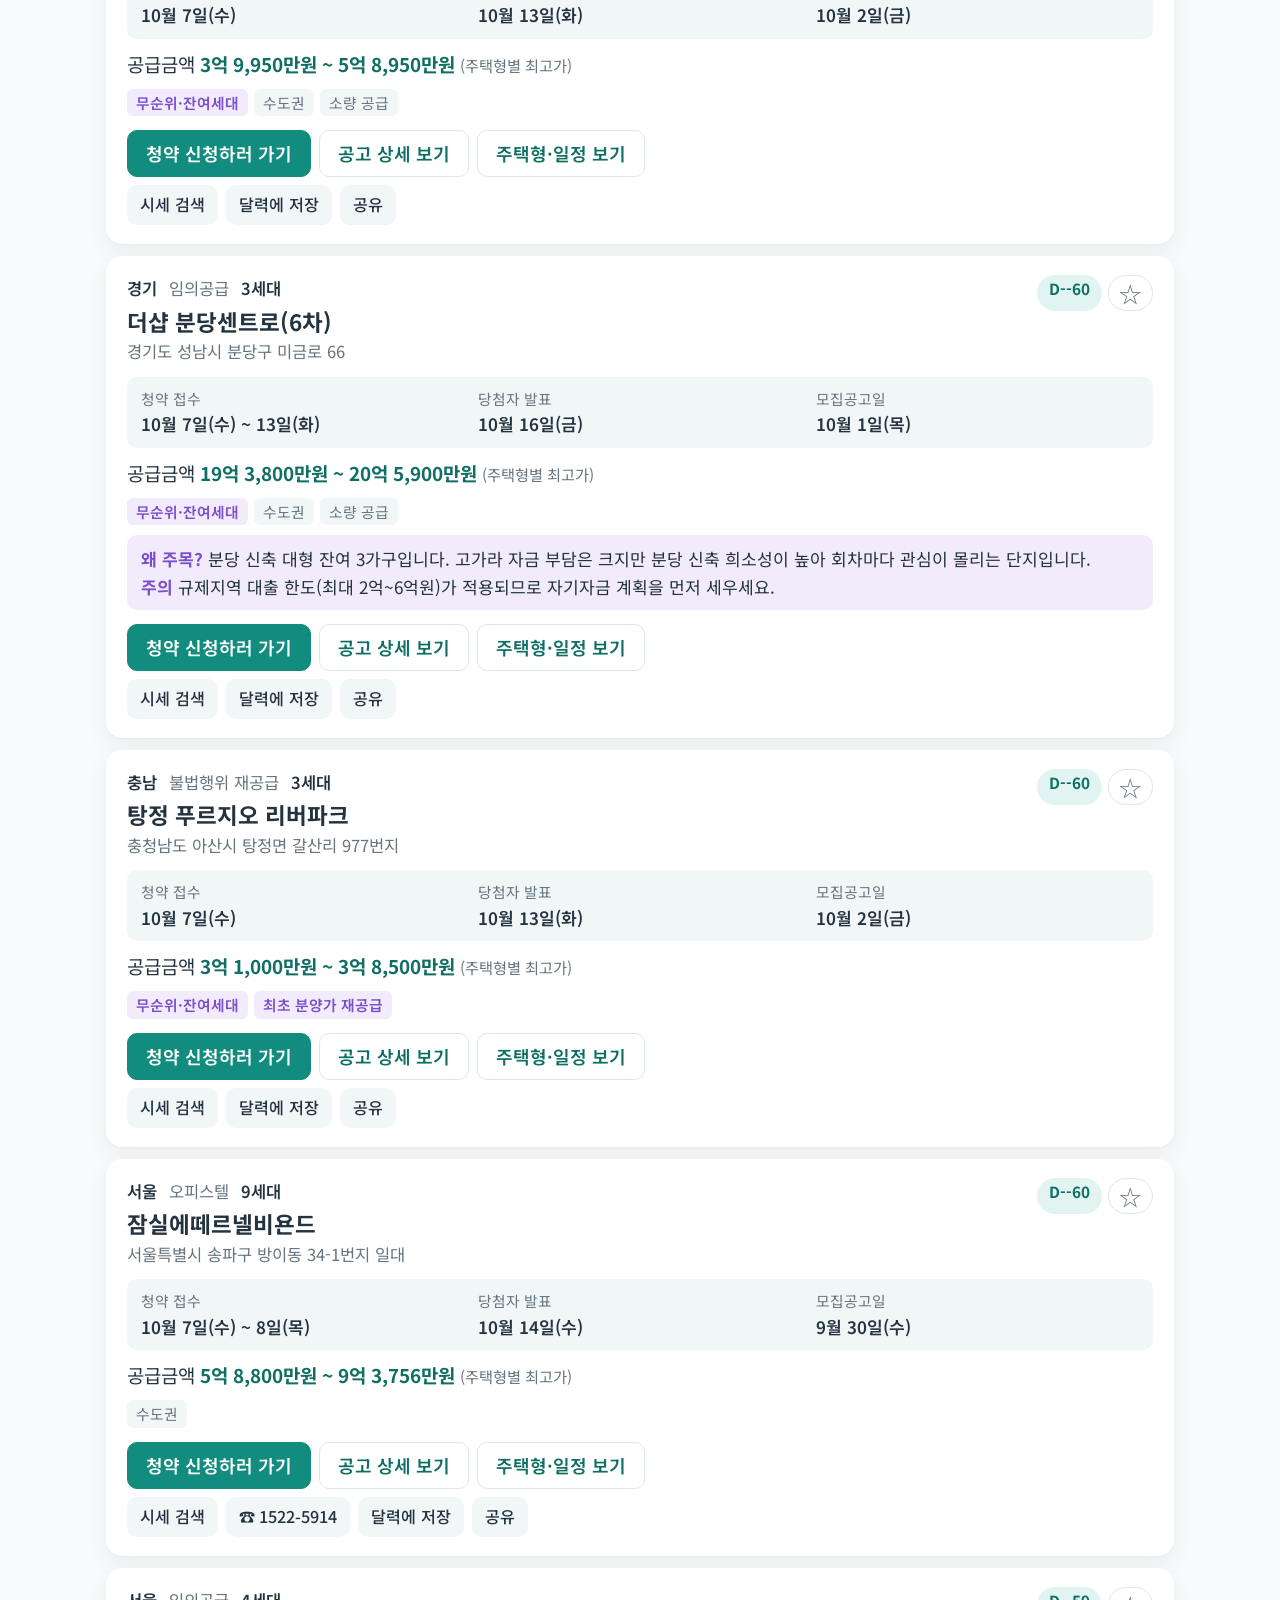
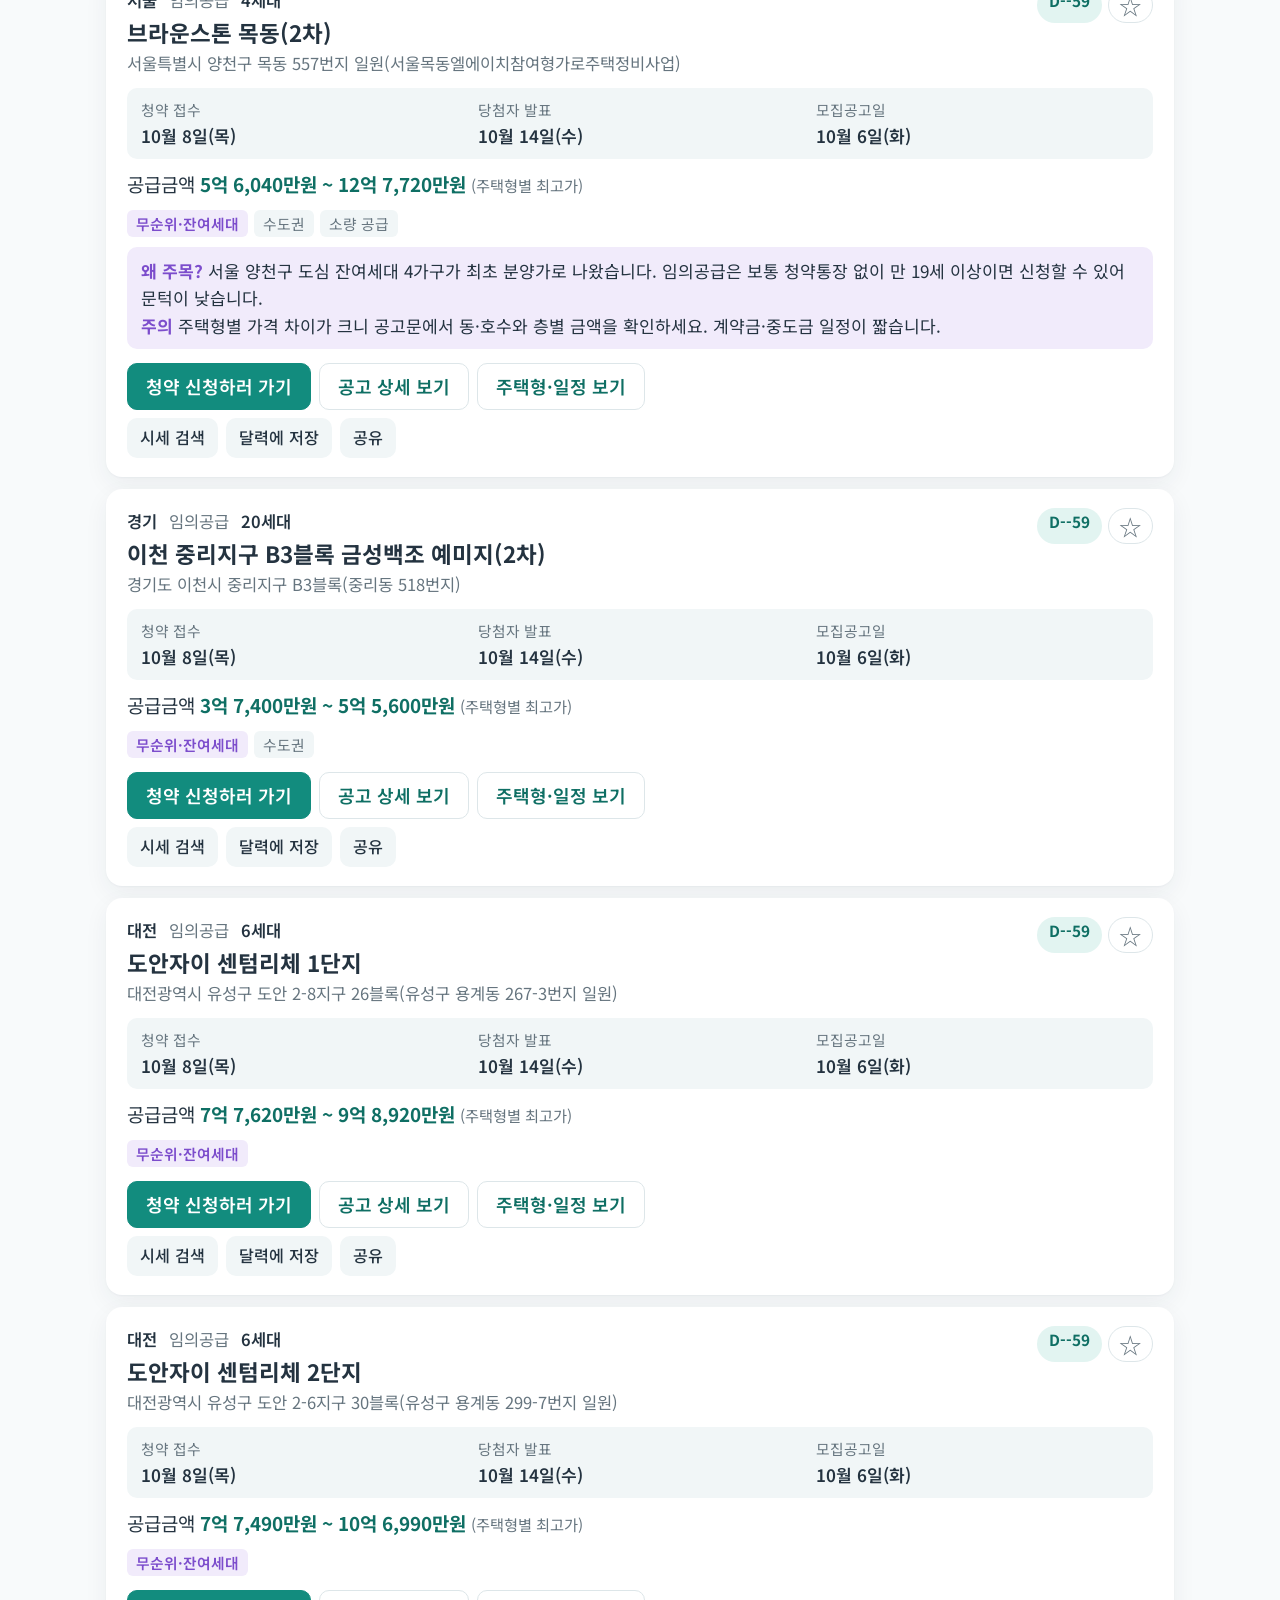
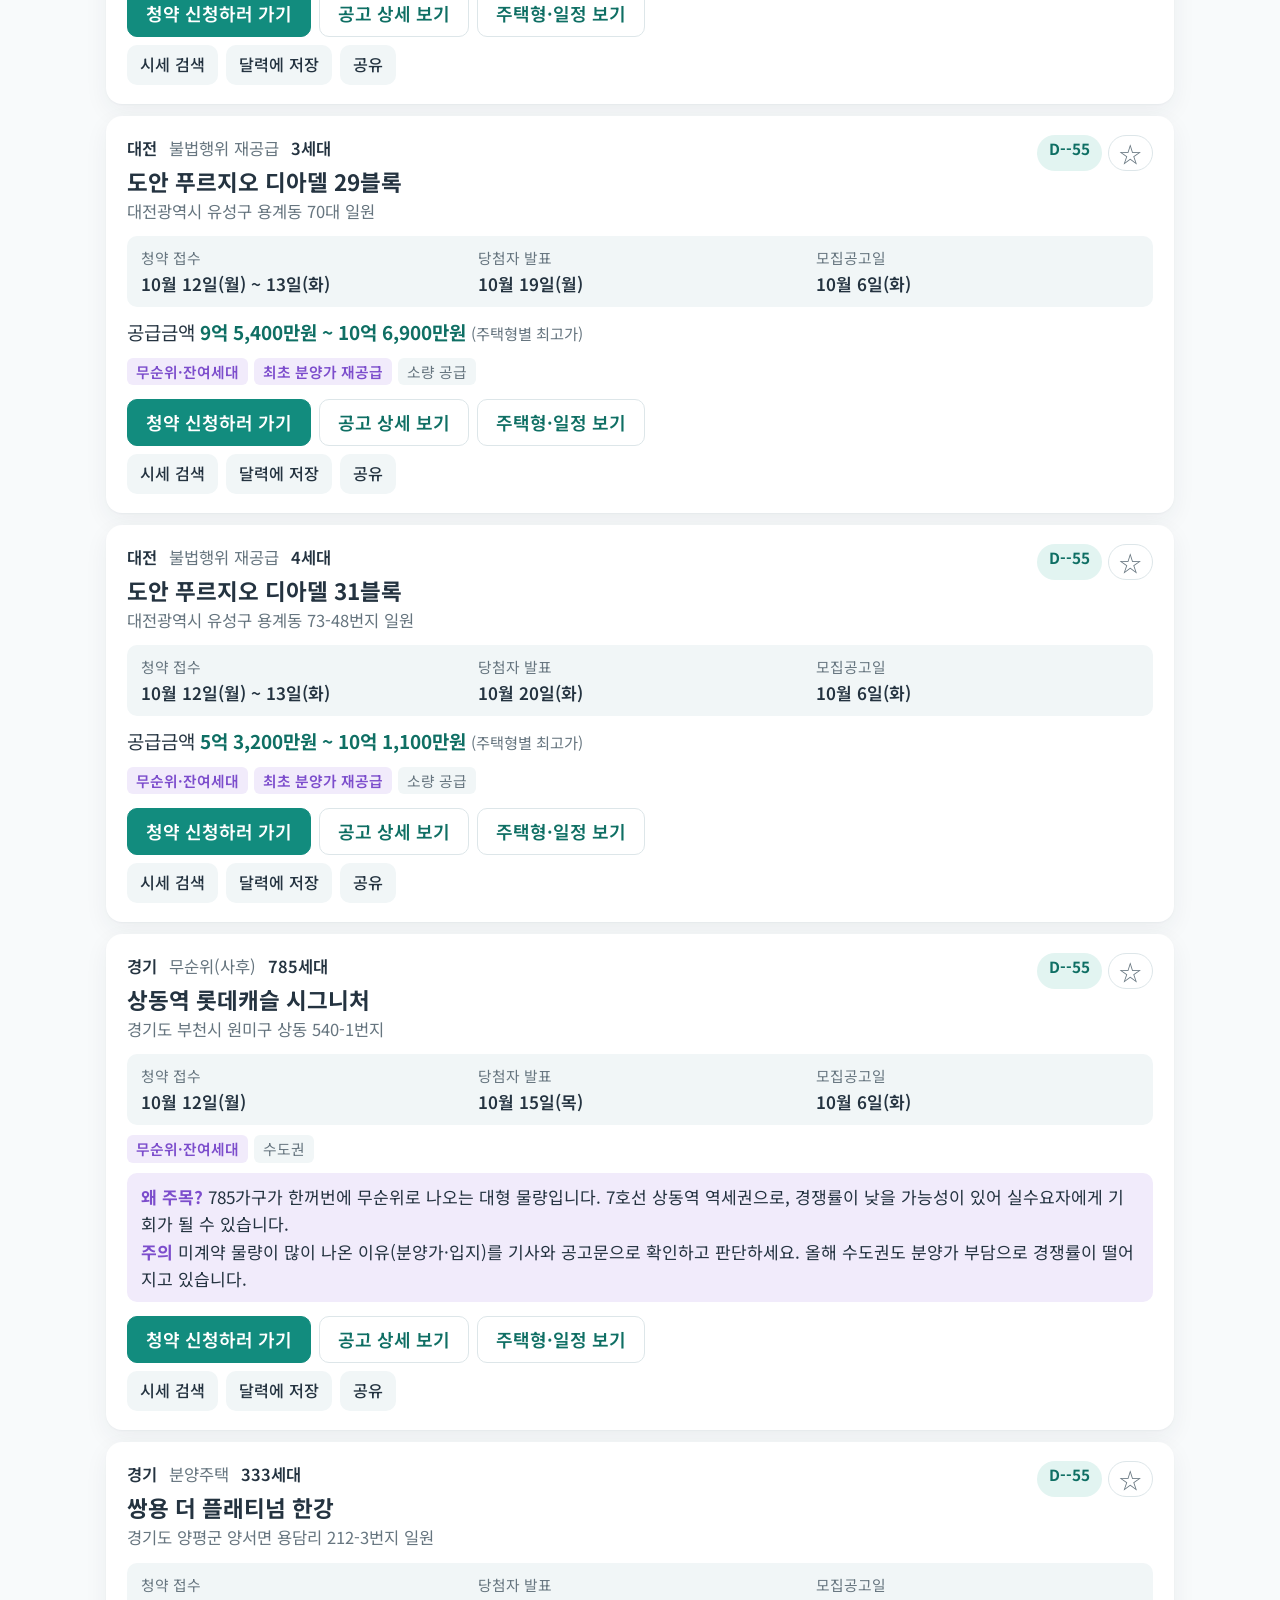
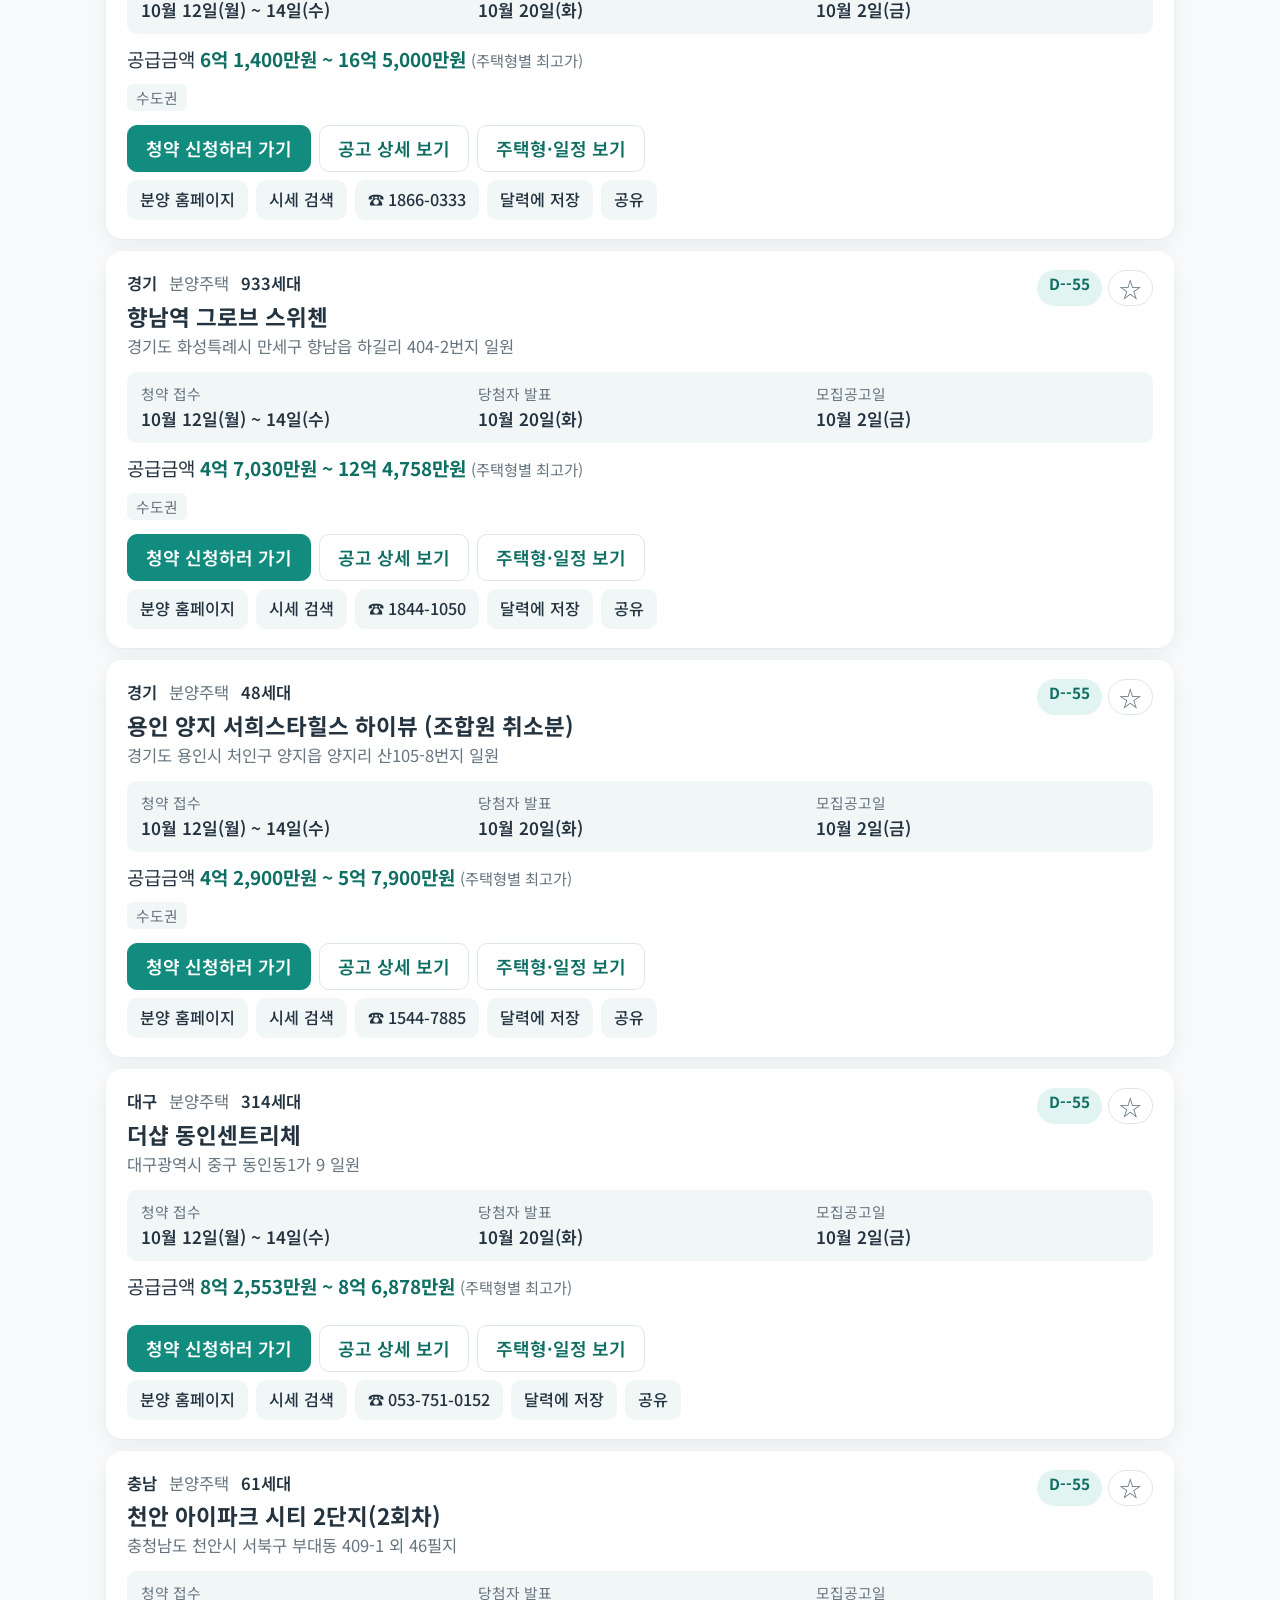
==== commit 4efcc7e2: "사용성 개선: 글자 크기 조절, 타일 빠른 필터, 정렬, 관심 공고, 시세·전화·달력·공유 버튼, 갱신 지연 경고, 추천 공고 실시간 상태, 유용한 링크 Co-Authored-By" ====
--- a/index.html
+++ b/index.html
@@ -4,7 +4,7 @@
 <meta charset="utf-8">
 <meta name="viewport" content="width=device-width, initial-scale=1, viewport-fit=cover">
 <meta name="theme-color" content="#e4f5f1">
-<link rel="icon" href="data:image/svg+xml,%3Csvg xmlns=%27http://www.w3.org/2000/svg%27 viewBox=%270 0 64 64%27%3E%3Crect width=%2764%27 height=%2764%27 rx=%2714%27 fill=%27%231f4f8f%27/%3E%3Cpath d=%27M14 34 L32 18 L50 34 V50 H38 V40 H26 V50 H14 Z%27 fill=%27%23fff%27/%3E%3C/svg%3E">
+<link rel="icon" href="data:image/svg+xml,%3Csvg xmlns=%27http://www.w3.org/2000/svg%27 viewBox=%270 0 64 64%27%3E%3Crect width=%2764%27 height=%2764%27 rx=%2714%27 fill=%27%23128c7e%27/%3E%3Cpath d=%27M14 34 L32 18 L50 34 V50 H38 V40 H26 V50 H14 Z%27 fill=%27%23fff%27/%3E%3C/svg%3E">
 <title>청약 데일리</title>
 <meta name="description" content="청약홈 분양·무순위 공고를 매일 모아 보여주는 페이지">
 <link rel="preconnect" href="https://fonts.googleapis.com">
@@ -16,7 +16,13 @@
   <div class="wrap">
     <div class="brand">
       <h1>청약 데일리<small>청약홈 공고 모아보기</small></h1>
-      <div class="updated" id="updated">불러오는 중…</div>
+      <div class="brand-right">
+        <div class="fontsize" role="group" aria-label="글자 크기">
+          <button type="button" id="font-down" aria-label="글자 작게">가<span>−</span></button>
+          <button type="button" id="font-up" aria-label="글자 크게">가<span>+</span></button>
+        </div>
+        <div class="updated" id="updated">불러오는 중…</div>
+      </div>
     </div>
     <nav class="tabs">
       <a class="on" href="index.html" aria-current="page">청약 공고</a>
@@ -26,10 +32,11 @@
 </header>
 
 <main class="wrap">
+  <div class="stale" id="stale" hidden></div>
   <div class="stats" id="stats">
-    <div class="stat good"><div class="n" id="st-open">–</div><div class="l">오늘 접수 중</div></div>
-    <div class="stat"><div class="n" id="st-up">–</div><div class="l">접수 예정</div></div>
-    <div class="stat hot"><div class="n" id="st-hot">–</div><div class="l">놓치면 아까운 공고</div></div>
+    <button type="button" class="stat good" data-status="open"><div class="n" id="st-open">–</div><div class="l">오늘 접수 중</div><div class="hint">누르면 접수 중만 보기</div></button>
+    <button type="button" class="stat" data-status="upcoming"><div class="n" id="st-up">–</div><div class="l">접수 예정</div><div class="hint">누르면 예정만 보기</div></button>
+    <button type="button" class="stat hot" data-status="hot"><div class="n" id="st-hot">–</div><div class="l">놓치면 아까운 공고</div><div class="hint">누르면 주목만 보기</div></button>
   </div>
 
   <div class="toolbar">
@@ -38,6 +45,7 @@
       <button class="chip" data-cat="remainder">무순위·잔여세대</button>
       <button class="chip" data-cat="apt">아파트 분양</button>
       <button class="chip" data-cat="other">오피스텔·임대 등</button>
+      <button class="chip fav-chip" id="fav-chip" type="button">★ 관심 공고 <span id="fav-count">0</span></button>
       <button class="chip" id="region-btn" type="button" aria-expanded="false" aria-controls="region-panel">지역: 전체 ▾</button>
       <input id="q" type="search" placeholder="단지명·주소·시공사 검색" autocomplete="off">
     </div>
@@ -55,36 +63,65 @@
       <button class="chip small" data-view="one">한 줄씩</button>
       <button class="chip small" data-view="grid">3개씩</button>
       <button class="chip small" data-view="compact">간단히</button>
+      <span class="seg-label" style="margin-left:8px">정렬</span>
+      <select id="sort" class="small">
+        <option value="date">접수일 빠른 순</option>
+        <option value="deadline">마감 임박 순</option>
+        <option value="price_asc">분양가 낮은 순</option>
+        <option value="price_desc">분양가 높은 순</option>
+        <option value="units">세대수 많은 순</option>
+        <option value="score">주목도 순</option>
+      </select>
     </div>
   </div>
-
   <div class="applied" id="applied" hidden><span id="applied-text"></span><button class="chip small" id="reset" type="button">조건 모두 지우기</button></div>
 
   <details class="sec" id="sec-hot" open>
     <summary><h2 id="hot-title">놓치면 아까운 공고 <span class="count" id="hot-count"></span></h2><span class="fold" aria-hidden="true"></span></summary>
-    <p class="lead">서울·수도권 무순위(줍줍)·잔여세대·계약취소 재공급처럼 당첨되면 분양가 그대로 들어갈 수 있는 공고를 앞에 모았습니다. 분양가·자격 요건은 공고문으로 꼭 확인하세요.</p>
-    <div id="hot"></div>
+    <p class="lead">서울·수도권 무순위(줍줍)·잔여세대·계약취소 재공급처럼 당첨되면 분양가 그대로 들어갈 수 있는 공고를 앞에 모았습니다. 분양가·자격 요건은 공고문으로 꼭 확인하세요. <button type="button" class="linkbtn" id="crit-btn">주목 기준 보기</button></p>
+    <div class="crit" id="crit" hidden>
+      <b>이렇게 고릅니다.</b> 무순위·잔여세대(+30점), 계약취소·불법행위 재공급(+10), 서울(+30)·경기·인천(+20)·광역시(+10), 공공분양(+10), 5세대 이하 소량(+5), 임대(−20), 오피스텔 등(−10). 50점 이상이거나, 매일 아침 투자 흐름 편집에서 따로 고른 단지가 여기에 올라옵니다. 점수는 참고용이며 투자 권유가 아닙니다.
+    </div>
+    <div id="hot"><div class="empty">공고를 불러오는 중입니다…</div></div>
   </details>
 
   <details class="sec" id="sec-all" open>
     <summary><h2>전체 공고 <span class="count" id="all-count"></span></h2><span class="fold" aria-hidden="true"></span></summary>
-    <div id="list"></div>
+    <div id="list"><div class="empty">공고를 불러오는 중입니다…</div></div>
     <button class="btn toggle-closed" id="toggle-closed" hidden></button>
     <div id="closed-list" hidden></div>
   </details>
 
+  <section class="links">
+    <h2>자주 쓰는 사이트</h2>
+    <div class="linkgrid">
+      <a href="https://www.applyhome.co.kr" target="_blank" rel="noopener"><b>청약홈</b><span>청약 신청·당첨 조회·청약통장 확인</span></a>
+      <a href="https://www.applyhome.co.kr/ai/aib/selectSubscrptCalenderView.do" target="_blank" rel="noopener"><b>청약 캘린더</b><span>이달 청약 일정을 달력으로</span></a>
+      <a href="https://www.applyhome.co.kr/ap/apg/selectAddpntCalculatorView.do" target="_blank" rel="noopener"><b>청약 가점 계산기</b><span>내 가점을 미리 계산</span></a>
+      <a href="https://rt.molit.go.kr" target="_blank" rel="noopener"><b>국토부 실거래가</b><span>주변 아파트 실제 거래 가격</span></a>
+      <a href="https://apply.lh.or.kr" target="_blank" rel="noopener"><b>LH 청약플러스</b><span>공공분양·3기 신도시·신혼희망타운</span></a>
+      <a href="https://www.applyhome.co.kr/ar/ara/selectSubscrptIntroRemndrHshldView.do" target="_blank" rel="noopener"><b>무순위·잔여세대 안내</b><span>줍줍 자격·절차 공식 설명</span></a>
+    </div>
+  </section>
+
   <p class="note">자료 출처: 한국부동산원 <a href="https://www.applyhome.co.kr" target="_blank" rel="noopener">청약홈</a>. 하루 두 번(아침·저녁) 자동으로 새 공고를 가져옵니다. 공급금액은 주택형별 최고가 기준이며, 실제 자격·일정·금액은 반드시 입주자모집공고문을 확인하세요. 이 페이지는 투자 권유가 아닙니다.</p>
 </main>
 <button class="totop" id="totop" type="button" aria-label="맨 위로">↑ 맨 위로</button>
+<div class="toast" id="toast" role="status" aria-live="polite"></div>
 
 <script src="assets/common.js"></script>
 <script>
 const CAT_LABEL = { apt: "아파트 분양", remainder: "무순위·잔여세대", other: "오피스텔·임대 등" };
 const REGION_ORDER = ["서울", "경기", "인천", "세종", "부산", "대구", "대전", "광주", "울산"];
+const SORT_LABEL = { date: "접수일 빠른 순", deadline: "마감 임박 순", price_asc: "분양가 낮은 순", price_desc: "분양가 높은 순", units: "세대수 많은 순", score: "주목도 순" };
 let DATA = { items: [] }, PICKS = {};
-let state = Object.assign({ cat: "all", regions: [], q: "", showClosed: false, group: "none", view: "one" }, store("cy-filters") || {});
+let state = Object.assign({ cat: "all", regions: [], q: "", showClosed: false, group: "none", view: "one", status: "all", sort: "date", favOnly: false }, store("cy-filters") || {});
 if (!Array.isArray(state.regions)) state.regions = [];
-
+let FAVS = new Set(store("cy-favs") || []);
+let fontStep = store("cy-font") || 0;
+
+function applyFont() { document.documentElement.style.fontSize = (112.5 + fontStep * 12.5) + "%"; }
+function toast(msg) { const t = document.getElementById("toast"); t.textContent = msg; t.classList.add("show"); clearTimeout(toast._t); toast._t = setTimeout(() => t.classList.remove("show"), 2200); }
 function kindOf(it) { return it.supply_kind || it.sale_kind || it.house_kind || CAT_LABEL[it.category]; }
 function statusPill(it) {
   if (it.status === "open") {
@@ -97,11 +134,6 @@
   }
   return `<span class="pill closed">접수 마감</span>`;
 }
-function shortStatus(it) {
-  if (it.status === "open") return "접수 중";
-  if (it.status === "upcoming") { const d = daysUntil(it.apply_start); return d === 0 ? "오늘" : "D-" + d; }
-  return "마감";
-}
 function unitsTable(it) {
   if (!it.units || !it.units.length) return "";
   const isApt = it.category !== "other";
@@ -124,16 +156,27 @@
   if (!it.price_min) return "";
   return fmtMan(it.price_min) + (it.price_max && it.price_max !== it.price_min ? " ~ " + fmtMan(it.price_max) : "");
 }
+function icsFor(it) {
+  const d8 = s => s.replace(/-/g, "");
+  const nextDay = s => { const d = new Date(s); d.setDate(d.getDate() + 1); return d.toISOString().slice(0, 10).replace(/-/g, ""); };
+  const ev = (uid, title, s, e, desc) => `BEGIN:VEVENT\r\nUID:${uid}@cheongyak-daily\r\nDTSTAMP:${d8(todayISO())}T000000Z\r\nDTSTART;VALUE=DATE:${d8(s)}\r\nDTEND;VALUE=DATE:${nextDay(e || s)}\r\nSUMMARY:${title}\r\nDESCRIPTION:${desc}\r\nURL:${it.detail_url}\r\nEND:VEVENT\r\n`;
+  let body = "";
+  if (it.apply_start) body += ev(it.pblancNo + "-a", `[청약 접수] ${it.name}`, it.apply_start, it.apply_end, `${it.region} ${kindOf(it)} · 청약홈에서 신청`);
+  if (it.announce_date) body += ev(it.pblancNo + "-w", `[당첨자 발표] ${it.name}`, it.announce_date, null, "청약홈 당첨 조회");
+  return "data:text/calendar;charset=utf-8," + encodeURIComponent(`BEGIN:VCALENDAR\r\nVERSION:2.0\r\nPRODID:-//cheongyak-daily//KR\r\n${body}END:VCALENDAR\r\n`);
+}
 function card(it, hot) {
   const pick = PICKS[it.pblancNo];
+  const fav = FAVS.has(it.pblancNo);
   const tags = (it.tags || []).map(t => `<span class="tag ${/무순위|재공급|공공/.test(t) ? "hot" : ""}">${esc(t)}</span>`).join("");
   const pt = priceText(it);
   const price = pt ? `<div class="price">공급금액 <b>${pt}</b> <span class="muted">(주택형별 최고가)</span></div>` : "";
   const cnt = it.total_units ? `<b>${it.total_units.toLocaleString("ko-KR")}세대</b>` : "";
-  return `<article class="card ${hot ? "hot" : ""} ${it.status}" data-id="${esc(it.pblancNo)}">
+  const q = encodeURIComponent(it.name.replace(/\(.*?\)/g, "").trim() + " 시세");
+  return `<article class="card ${hot ? "hot" : ""} ${it.status} ${fav ? "fav" : ""}" data-id="${esc(it.pblancNo)}">
     <div class="oneline" role="button" tabindex="0">
       ${statusPill(it)}
-      <span class="nm">${esc(it.name)}</span>
+      <span class="nm">${fav ? "★ " : ""}${esc(it.name)}</span>
       <span class="sub">${esc(it.region)} · ${esc(kindOf(it))}${it.total_units ? " · " + it.total_units + "세대" : ""}</span>
       <span class="sub">${fmtRange(it.apply_start, it.apply_end)}</span>
       ${pt ? `<span class="pr">${pt}</span>` : ""}
@@ -144,7 +187,7 @@
         <h3>${esc(it.name)}</h3>
         <div class="meta"><span>${esc(it.address || "")}</span></div>
       </div>
-      <div class="pills">${statusPill(it)}${hot ? '<span class="pill hot">주목</span>' : ""}</div>
+      <div class="pills">${statusPill(it)}${hot ? '<span class="pill hot">주목</span>' : ""}<button type="button" class="star ${fav ? "on" : ""}" aria-pressed="${fav}" aria-label="관심 공고로 저장" title="관심 공고">${fav ? "★" : "☆"}</button></div>
     </div>
     <div class="dates">
       <div><span>청약 접수</span><b>${fmtRange(it.apply_start, it.apply_end)}</b></div>
@@ -157,19 +200,29 @@
     <div class="actions">
       <a class="btn primary" href="${esc(it.apply_url)}" target="_blank" rel="noopener">청약 신청하러 가기</a>
       <a class="btn" href="${esc(it.detail_url)}" target="_blank" rel="noopener">공고 상세 보기</a>
-      ${it.homepage ? `<a class="btn" href="${esc(it.homepage)}" target="_blank" rel="noopener">분양 홈페이지</a>` : ""}
       <button class="btn more" type="button" aria-expanded="false">주택형·일정 보기</button>
+    </div>
+    <div class="actions sub-actions">
+      ${it.homepage ? `<a class="btn ghost" href="${esc(it.homepage)}" target="_blank" rel="noopener">분양 홈페이지</a>` : ""}
+      <a class="btn ghost" href="https://search.naver.com/search.naver?query=${q}" target="_blank" rel="noopener">시세 검색</a>
+      ${it.phone ? `<a class="btn ghost phone" href="tel:${esc(it.phone.replace(/[^0-9]/g, ""))}">☎ ${esc(it.phone)}</a>` : ""}
+      <a class="btn ghost" href="${icsFor(it)}" download="${esc(it.name)}.ics">달력에 저장</a>
+      <button class="btn ghost share" type="button">공유</button>
     </div>
     <div class="detail">
       ${unitsTable(it)}
       ${schedList(it)}
-      <div class="meta" style="margin-top:10px">${it.builder ? `<span>시공·시행 <b>${esc(it.builder)}</b></span>` : ""}${it.phone ? `<span>문의 <b class="phone">${esc(it.phone)}</b></span>` : ""}</div>
+      <div class="meta" style="margin-top:10px">${it.builder ? `<span>시공·시행 <b>${esc(it.builder)}</b></span>` : ""}</div>
     </div>
   </article>`;
 }
 function matches(it) {
+  if (state.favOnly && !FAVS.has(it.pblancNo)) return false;
   if (state.cat !== "all" && it.category !== state.cat) return false;
   if (state.regions.length && !state.regions.includes(it.region)) return false;
+  if (state.status === "open" && it.status !== "open") return false;
+  if (state.status === "upcoming" && it.status !== "upcoming") return false;
+  if (state.status === "hot" && !isHot(it)) return false;
   if (state.q) {
     const q = state.q.trim().toLowerCase();
     const hay = [it.name, it.address, it.builder, it.region, kindOf(it)].join(" ").toLowerCase();
@@ -178,6 +231,18 @@
   return true;
 }
 function isHot(it) { return it.status !== "closed" && (it.score >= 50 || PICKS[it.pblancNo]); }
+function sortItems(arr) {
+  const by = state.sort;
+  const cmp = {
+    date: (a, b) => (a.apply_start || "9999").localeCompare(b.apply_start || "9999") || b.score - a.score,
+    deadline: (a, b) => (a.apply_end || "9999").localeCompare(b.apply_end || "9999") || (a.apply_start || "").localeCompare(b.apply_start || ""),
+    price_asc: (a, b) => (a.price_min || 1e12) - (b.price_min || 1e12),
+    price_desc: (a, b) => (b.price_max || 0) - (a.price_max || 0),
+    units: (a, b) => (b.total_units || 0) - (a.total_units || 0),
+    score: (a, b) => b.score - a.score || (a.apply_start || "").localeCompare(b.apply_start || ""),
+  }[by] || ((a, b) => 0);
+  return arr.slice().sort(cmp);
+}
 
 /* 묶기 */
 function toLocal(iso) { const [y, m, d] = iso.split("-").map(Number); return new Date(y, m - 1, d); }
@@ -219,28 +284,33 @@
   document.getElementById("st-up").textContent = live.filter(i => i.status === "upcoming").length;
   const hotAll = live.filter(isHot);
   document.getElementById("st-hot").textContent = hotAll.length;
+  document.querySelectorAll(".stat[data-status]").forEach(b => b.classList.toggle("on", b.dataset.status === state.status));
+  document.getElementById("fav-count").textContent = FAVS.size;
+  document.getElementById("fav-chip").classList.toggle("on", state.favOnly);
+
   const filtered = items.filter(matches);
-  const hot = filtered.filter(isHot).sort((a, b) => (a.apply_start || "").localeCompare(b.apply_start || "") || b.score - a.score);
-  const filtering = state.cat !== "all" || state.regions.length > 0 || state.q.trim() !== "";
+  const hot = sortItems(filtered.filter(isHot));
+  const filtering = state.cat !== "all" || state.regions.length > 0 || state.q.trim() !== "" || state.status !== "all" || state.favOnly;
   document.getElementById("hot-count").textContent = filtering ? `${hot.length}건 (전체 ${hotAll.length}건 중)` : hot.length + "건";
-  const hotEl = document.getElementById("hot");
-  hotEl.className = "";
-  hotEl.innerHTML = hot.length ? renderGroups(groupItems(hot), true) : `<div class="empty">${filtering ? "지금 조건에 맞는 주목 공고가 없습니다. 조건을 바꾸거나 지워 보세요." : "지금은 주목할 공고가 없습니다. 새 공고가 올라오면 자동으로 표시됩니다."}</div>`;
-  // 적용 중인 조건 안내
+  document.getElementById("hot").innerHTML = hot.length ? renderGroups(groupItems(hot), true) : `<div class="empty">${filtering ? "지금 조건에 맞는 주목 공고가 없습니다. 조건을 바꾸거나 지워 보세요." : "지금은 주목할 공고가 없습니다. 새 공고가 올라오면 자동으로 표시됩니다."}</div>`;
+
   const parts = [];
+  if (state.status !== "all") parts.push({ open: "접수 중만", upcoming: "예정만", hot: "주목 공고만" }[state.status]);
+  if (state.favOnly) parts.push("★ 관심 공고만");
   if (state.cat !== "all") parts.push("구분: " + CAT_LABEL[state.cat]);
   if (state.regions.length) parts.push("지역: " + state.regions.join(", "));
   if (state.q.trim()) parts.push("검색: “" + state.q.trim() + "”");
   if (state.group !== "none") parts.push({ region: "지역별 묶음", period: "기간별 묶음", cat: "구분별 묶음" }[state.group]);
   if (state.view !== "one") parts.push({ grid: "3개씩 보기", compact: "간단히 보기" }[state.view]);
+  if (state.sort !== "date") parts.push(SORT_LABEL[state.sort]);
   const ap = document.getElementById("applied");
   ap.hidden = parts.length === 0;
   document.getElementById("applied-text").textContent = parts.length ? "적용 중 · " + parts.join(" · ") : "";
 
-  const openUp = filtered.filter(i => i.status !== "closed");
+  const openUp = sortItems(filtered.filter(i => i.status !== "closed"));
   const closed = filtered.filter(i => i.status === "closed").sort((a, b) => (b.apply_end || "").localeCompare(a.apply_end || ""));
   document.getElementById("all-count").textContent = `접수 중·예정 ${openUp.length}건, 마감 ${closed.length}건`;
-  document.getElementById("list").innerHTML = openUp.length ? renderGroups(groupItems(openUp), false) : `<div class="empty">조건에 맞는 접수 중·예정 공고가 없습니다.</div>`;
+  document.getElementById("list").innerHTML = openUp.length ? renderGroups(groupItems(openUp), false) : `<div class="empty">${state.favOnly && !FAVS.size ? "아직 저장한 관심 공고가 없습니다. 공고 카드의 ☆ 를 누르면 여기에 모입니다." : "조건에 맞는 접수 중·예정 공고가 없습니다."}</div>`;
   const tc = document.getElementById("toggle-closed");
   tc.hidden = closed.length === 0;
   tc.textContent = (state.showClosed ? "마감된 공고 접기" : "마감된 공고 보기") + ` (${closed.length}건)`;
@@ -253,18 +323,32 @@
   document.querySelectorAll(".chip[data-cat]").forEach(b => b.classList.toggle("on", b.dataset.cat === state.cat));
   document.querySelectorAll(".chip[data-group]").forEach(b => b.classList.toggle("on", b.dataset.group === state.group));
   document.querySelectorAll(".chip[data-view]").forEach(b => b.classList.toggle("on", b.dataset.view === state.view));
-}
-function save() { store("cy-filters", { cat: state.cat, regions: state.regions, q: state.q, showClosed: state.showClosed, group: state.group, view: state.view }); }
+  document.getElementById("sort").value = state.sort;
+}
+function save() { store("cy-filters", { cat: state.cat, regions: state.regions, q: state.q, showClosed: state.showClosed, group: state.group, view: state.view, status: state.status, sort: state.sort, favOnly: state.favOnly }); }
 function regionLabel() {
   const b = document.getElementById("region-btn");
   const r = state.regions;
   b.textContent = "지역: " + (r.length === 0 ? "전체" : r.length <= 3 ? r.join("·") : r.slice(0, 2).join("·") + " 외 " + (r.length - 2) + "곳") + " ▾";
   b.classList.toggle("on", r.length > 0);
 }
+function freshness(updated) {
+  const m = /^(\d{4})-(\d{2})-(\d{2}) (\d{2}):(\d{2})/.exec(updated || "");
+  if (!m) return "";
+  const t = Date.UTC(+m[1], +m[2] - 1, +m[3], +m[4] - 9, +m[5]);
+  const h = Math.floor((Date.now() - t) / 3600000);
+  const rel = h < 1 ? "방금" : h < 24 ? h + "시간 전" : Math.floor(h / 24) + "일 전";
+  const st = document.getElementById("stale");
+  if (h >= 30) { st.hidden = false; st.textContent = `공고 자동 갱신이 ${Math.floor(h / 24)}일째 멈춰 있습니다. 최신 공고는 청약홈에서 직접 확인해 주세요.`; }
+  return rel;
+}
 function wire() {
   document.querySelectorAll(".chip[data-cat]").forEach(b => b.addEventListener("click", () => { state.cat = b.dataset.cat; save(); render(); }));
   document.querySelectorAll(".chip[data-group]").forEach(b => b.addEventListener("click", () => { state.group = b.dataset.group; save(); render(); }));
   document.querySelectorAll(".chip[data-view]").forEach(b => b.addEventListener("click", () => { state.view = b.dataset.view; save(); render(); }));
+  document.querySelectorAll(".stat[data-status]").forEach(b => b.addEventListener("click", () => { state.status = state.status === b.dataset.status ? "all" : b.dataset.status; save(); render(); document.getElementById("sec-hot").open = true; document.getElementById("sec-all").open = true; }));
+  document.getElementById("fav-chip").addEventListener("click", () => { state.favOnly = !state.favOnly; save(); render(); });
+  document.getElementById("sort").addEventListener("change", e => { state.sort = e.target.value; save(); render(); });
   const counts = {}; DATA.items.forEach(i => { if (i.status !== "closed") counts[i.region] = (counts[i.region] || 0) + 1; });
   const regions = [...new Set(DATA.items.map(i => i.region))].sort((a, b) => { const x = REGION_ORDER.indexOf(a), y = REGION_ORDER.indexOf(b); return (x < 0 ? 99 : x) - (y < 0 ? 99 : y) || a.localeCompare(b, "ko"); });
   state.regions = state.regions.filter(r => regions.includes(r));
@@ -277,18 +361,32 @@
   document.getElementById("region-close").addEventListener("click", () => setPanel(false));
   document.getElementById("region-clear").addEventListener("click", () => { grid.querySelectorAll("input").forEach(c => c.checked = false); state.regions = []; save(); render(); });
   document.getElementById("region-capital").addEventListener("click", () => { grid.querySelectorAll("input").forEach(c => c.checked = ["서울", "경기", "인천"].includes(c.value)); state.regions = [...grid.querySelectorAll("input:checked")].map(c => c.value); save(); render(); });
-  regionLabel();
   const q = document.getElementById("q"); q.value = state.q;
   q.addEventListener("input", () => { state.q = q.value; save(); render(); });
   document.getElementById("toggle-closed").addEventListener("click", () => { state.showClosed = !state.showClosed; save(); render(); });
   document.getElementById("reset").addEventListener("click", () => {
-    state.cat = "all"; state.regions = []; state.q = ""; state.group = "none"; state.view = "one";
-    document.getElementById("q").value = ""; grid.querySelectorAll("input").forEach(c => c.checked = false);
+    state.cat = "all"; state.regions = []; state.q = ""; state.group = "none"; state.view = "one"; state.status = "all"; state.sort = "date"; state.favOnly = false;
+    q.value = ""; grid.querySelectorAll("input").forEach(c => c.checked = false);
     save(); render();
   });
+  document.getElementById("crit-btn").addEventListener("click", () => { const c = document.getElementById("crit"); c.hidden = !c.hidden; });
   document.body.addEventListener("click", e => {
     const more = e.target.closest(".more");
     if (more) { const c = more.closest(".card"); const on = c.classList.toggle("expanded"); more.setAttribute("aria-expanded", on); more.textContent = on ? "접기" : "주택형·일정 보기"; return; }
+    const star = e.target.closest(".star");
+    if (star) {
+      const id = star.closest(".card").dataset.id;
+      if (FAVS.has(id)) { FAVS.delete(id); toast("관심 공고에서 뺐습니다"); } else { FAVS.add(id); toast("관심 공고로 저장했습니다 ★"); }
+      store("cy-favs", [...FAVS]); render(); return;
+    }
+    const sh = e.target.closest(".share");
+    if (sh) {
+      const it = DATA.items.find(i => i.pblancNo === sh.closest(".card").dataset.id);
+      const text = `[청약] ${it.name} (${it.region}) 접수 ${it.apply_period} · ${priceText(it) || "분양가는 공고 참조"}\n${it.detail_url}`;
+      if (navigator.share) navigator.share({ title: it.name, text, url: it.detail_url }).catch(() => {});
+      else if (navigator.clipboard) navigator.clipboard.writeText(text).then(() => toast("공고 내용을 복사했습니다. 메시지에 붙여넣으세요.")).catch(() => toast("복사할 수 없습니다"));
+      return;
+    }
     const ol = e.target.closest(".oneline");
     if (ol) { ol.closest(".card").classList.toggle("expanded"); }
   });
@@ -297,16 +395,20 @@
     const saved = store("cy-sec-" + d.id); if (saved === false) d.open = false;
     d.addEventListener("toggle", () => store("cy-sec-" + d.id, d.open));
   });
+  document.getElementById("font-up").addEventListener("click", () => { fontStep = Math.min(3, fontStep + 1); store("cy-font", fontStep); applyFont(); });
+  document.getElementById("font-down").addEventListener("click", () => { fontStep = Math.max(-1, fontStep - 1); store("cy-font", fontStep); applyFont(); });
   const tt = document.getElementById("totop");
   window.addEventListener("scroll", () => tt.classList.toggle("show", window.scrollY > 600), { passive: true });
   tt.addEventListener("click", () => window.scrollTo({ top: 0 }));
 }
+applyFont();
 (async () => {
   try {
     const [d, t] = await Promise.all([loadJSON("data/listings.json"), loadJSON("data/trends.json").catch(() => null)]);
     DATA = d;
     if (t && t.picks) t.picks.forEach(p => { if (p.pblancNo) PICKS[p.pblancNo] = p; });
-    document.getElementById("updated").innerHTML = `마지막 갱신 <b>${esc(d.updated_at)}</b> · 공고 ${d.count}건`;
+    const rel = freshness(d.updated_at);
+    document.getElementById("updated").innerHTML = `마지막 갱신 <b>${esc(d.updated_at)}</b>${rel ? ` (${rel})` : ""} · 공고 ${d.count}건`;
     wire(); render();
   } catch (e) {
     document.getElementById("updated").textContent = "데이터를 불러오지 못했습니다";
--- a/assets/style.css
+++ b/assets/style.css
@@ -1,10 +1,10 @@
-/* 청약 데일리 — 큰 글자·높은 대비·단순한 구조. 밝은 민트 머리글 + 흰 카드, 강조는 청록, 주목 공고는 산호색. 항상 밝은 테마 */
+/* 청약 데일리 — 큰 글자·높은 대비·단순한 구조. 밝은 민트 머리글 + 흰 카드, 강조는 청록, 주목 공고는 보라색. 항상 밝은 테마 */
 :root {
   --bg: #f8fafb; --surface: #ffffff; --surface-2: #f1f6f7; --surface-3: #e5eef0;
   --ink: #243340; --muted: #66757f; --line: #dde6e9;
   --accent: #128c7e; --accent-deep: #0f6f64; --accent-ink: #ffffff; --accent-soft: #e2f4f1;
   --band: linear-gradient(135deg, #dff3ee 0%, #ecf7f4 55%, #f8fbfa 100%); --band-ink: #0f6f64; --band-muted: #5f7a76;
-  --hot: #e8692d; --hot-bg: #fff2ea; --hot-line: #f9cdb4; --hot-soft: #fff8f3;
+  --hot: #7c4dcc; --hot-bg: #f1ebfb; --hot-line: #d6c6f2; --hot-soft: #f8f5fe;
   --good: #2f8f4e; --good-bg: #e6f6ea;
   --warn: #8a5a00; --warn-bg: #fff6d9;
   --font-body: "Noto Sans KR", "Apple SD Gothic Neo", "Malgun Gothic", sans-serif;
@@ -229,3 +229,44 @@
   .region-grid { grid-template-columns: repeat(2, 1fr); }
   .totop { padding: 6px 12px; font-size: .9rem; min-height: 42px; }
 }
+
+/* ── 사용성 추가 요소 ── */
+.brand-right { display: flex; flex-direction: column; align-items: flex-end; gap: 6px; }
+.fontsize { display: flex; gap: 6px; }
+.fontsize button { min-height: 40px; min-width: 52px; border-radius: 999px; border: 1.5px solid rgba(18,140,126,.35); background: var(--surface); color: var(--accent-deep); font-weight: 700; cursor: pointer; padding: 4px 10px; line-height: 1; }
+.fontsize button span { font-size: .85em; margin-left: 2px; }
+.fontsize button:hover { background: var(--accent-soft); }
+button.stat { font: inherit; text-align: left; cursor: pointer; border-left: none; border-right: none; border-bottom: none; transition: transform .1s, box-shadow .1s; }
+button.stat:hover { box-shadow: var(--shadow); transform: translateY(-1px); }
+button.stat.on { outline: 3px solid var(--accent); outline-offset: 1px; background: var(--accent-soft); }
+button.stat.good.on { outline-color: var(--good); background: var(--good-bg); }
+button.stat.hot.on { outline-color: var(--hot); background: var(--hot-bg); }
+.stat .hint { color: var(--muted); font-size: .74rem; margin-top: 4px; }
+.stale { margin-top: 14px; padding: 10px 14px; background: var(--warn-bg); color: var(--warn); border-radius: var(--radius-s); font-weight: 600; }
+.linkbtn { background: none; border: none; color: var(--accent); text-decoration: underline; cursor: pointer; padding: 0; font-size: .95rem; }
+.crit { margin: 0 0 12px; padding: 10px 14px; background: var(--surface-2); border-radius: var(--radius-s); font-size: .93rem; color: var(--ink); line-height: 1.7; }
+.crit b { color: var(--accent-deep); }
+.toolbar select.small { font: inherit; font-size: .92rem; min-height: 38px; border: 1.5px solid var(--line); border-radius: 999px; padding: 4px 12px; background: var(--surface); color: var(--ink); }
+.fav-chip.on { background: var(--hot); border-color: var(--hot); color: #fff; }
+.star { font: inherit; font-size: 1.25rem; line-height: 1; min-width: 44px; min-height: 36px; border-radius: 999px; border: 1.5px solid var(--line); background: var(--surface); color: var(--muted); cursor: pointer; padding: 2px 10px; }
+.star.on { color: #fff; background: var(--hot); border-color: var(--hot); }
+.card.fav { border-color: var(--hot-line); }
+.sub-actions { margin-top: 8px; }
+.btn.ghost { min-height: 40px; padding: 6px 12px; font-size: .9rem; font-weight: 500; color: var(--ink); background: var(--surface-2); border-color: transparent; }
+.btn.ghost:hover { background: var(--surface-3); }
+.toast { position: fixed; left: 50%; bottom: calc(76px + env(safe-area-inset-bottom, 0px)); transform: translateX(-50%) translateY(20px); background: var(--ink); color: #fff; padding: 10px 18px; border-radius: 999px; font-size: .95rem; opacity: 0; pointer-events: none; transition: opacity .2s, transform .2s; z-index: 7; max-width: calc(100% - 32px); text-align: center; }
+.toast.show { opacity: .95; transform: translateX(-50%) translateY(0); }
+.links { margin-top: 12px; }
+.linkgrid { display: grid; grid-template-columns: repeat(auto-fit, minmax(240px, 1fr)); gap: 10px; }
+.linkgrid a { display: block; text-decoration: none; background: var(--surface); border-radius: var(--radius-s); padding: 12px 14px; box-shadow: var(--shadow-sm); color: var(--ink); border-left: 4px solid var(--accent); }
+.linkgrid a:hover { box-shadow: var(--shadow); }
+.linkgrid a b { display: block; color: var(--accent-deep); }
+.linkgrid a span { display: block; color: var(--muted); font-size: .88rem; margin-top: 2px; }
+.view-grid .sub-actions .btn, .view-compact .sub-actions .btn { flex: 1 1 30%; }
+.view-compact .card:not(.expanded) .sub-actions { display: none; }
+.live-status { margin: 6px 0 0; }
+@media (max-width: 600px) {
+  .brand-right { align-items: flex-start; width: 100%; flex-direction: row; justify-content: space-between; align-items: center; }
+  .stat .hint { display: none; }
+  .sub-actions .btn { flex: 1 1 30%; font-size: .86rem; padding: 6px 8px; }
+}
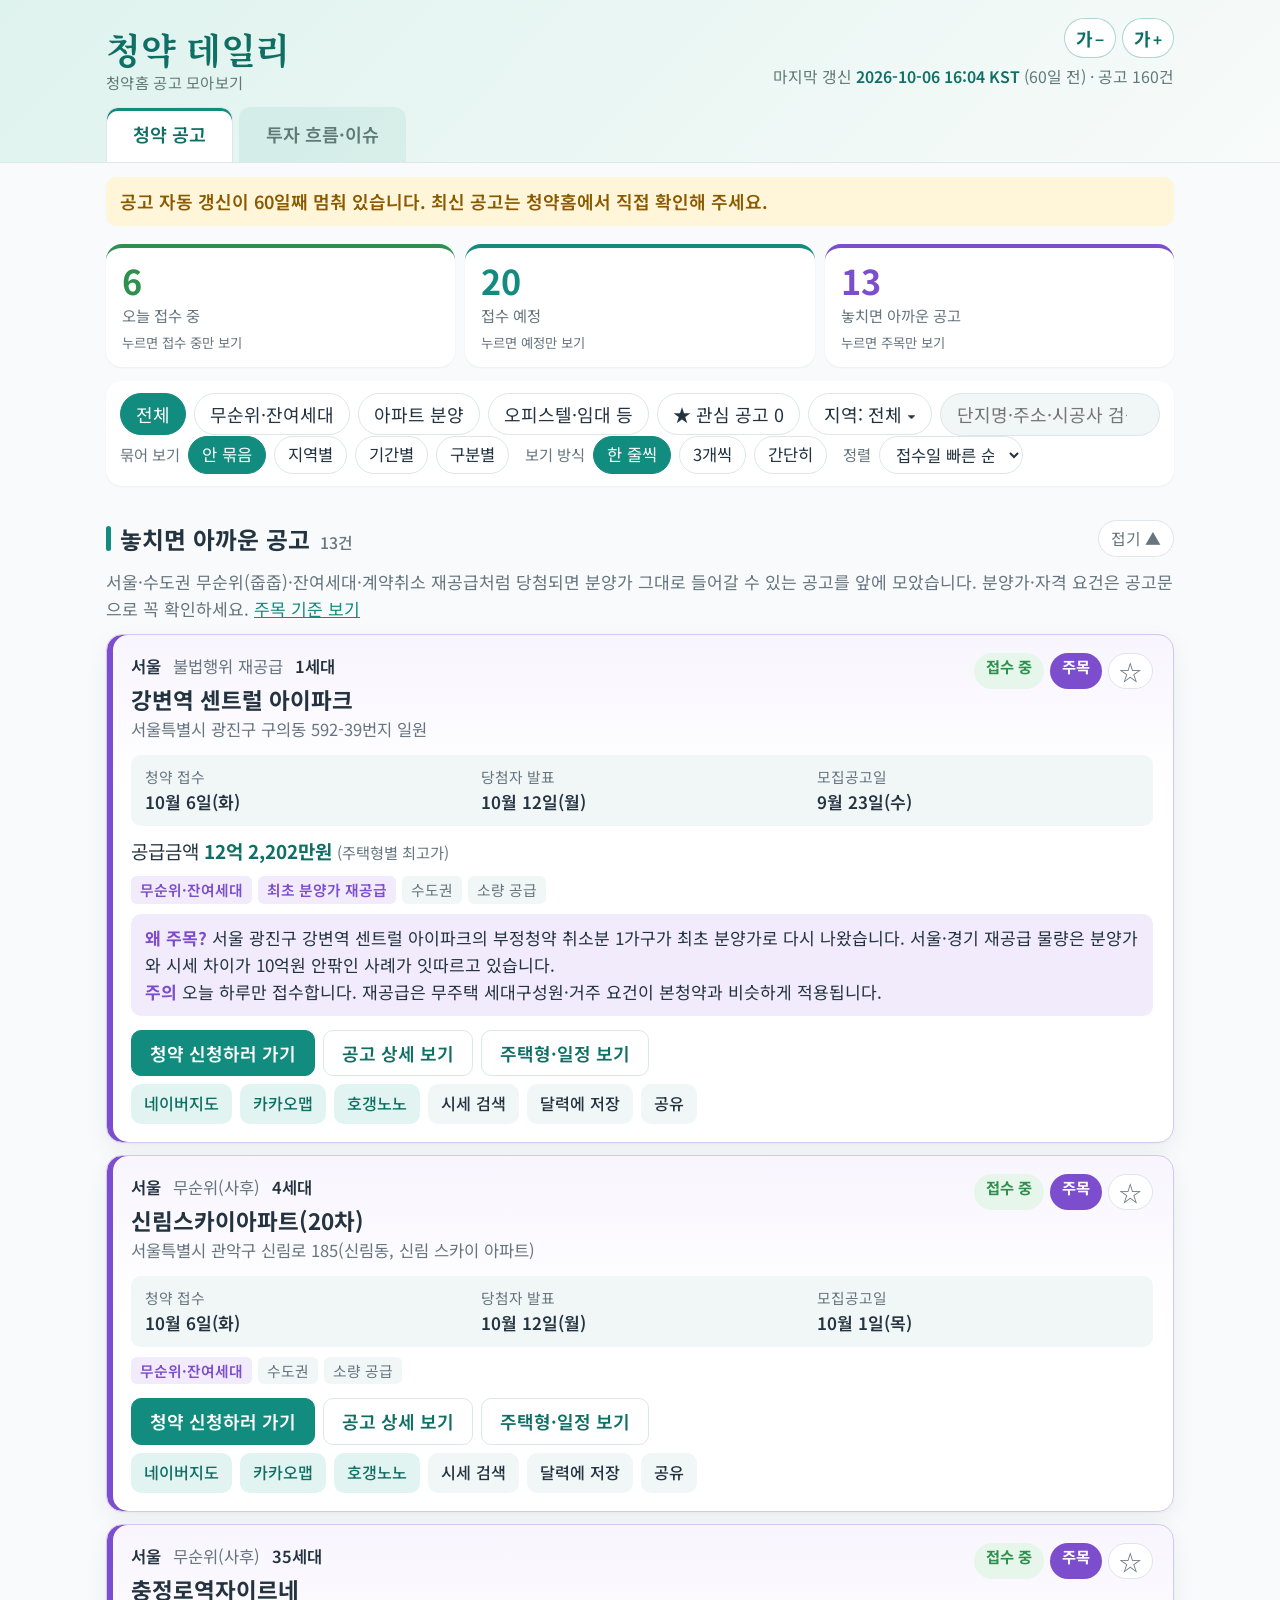
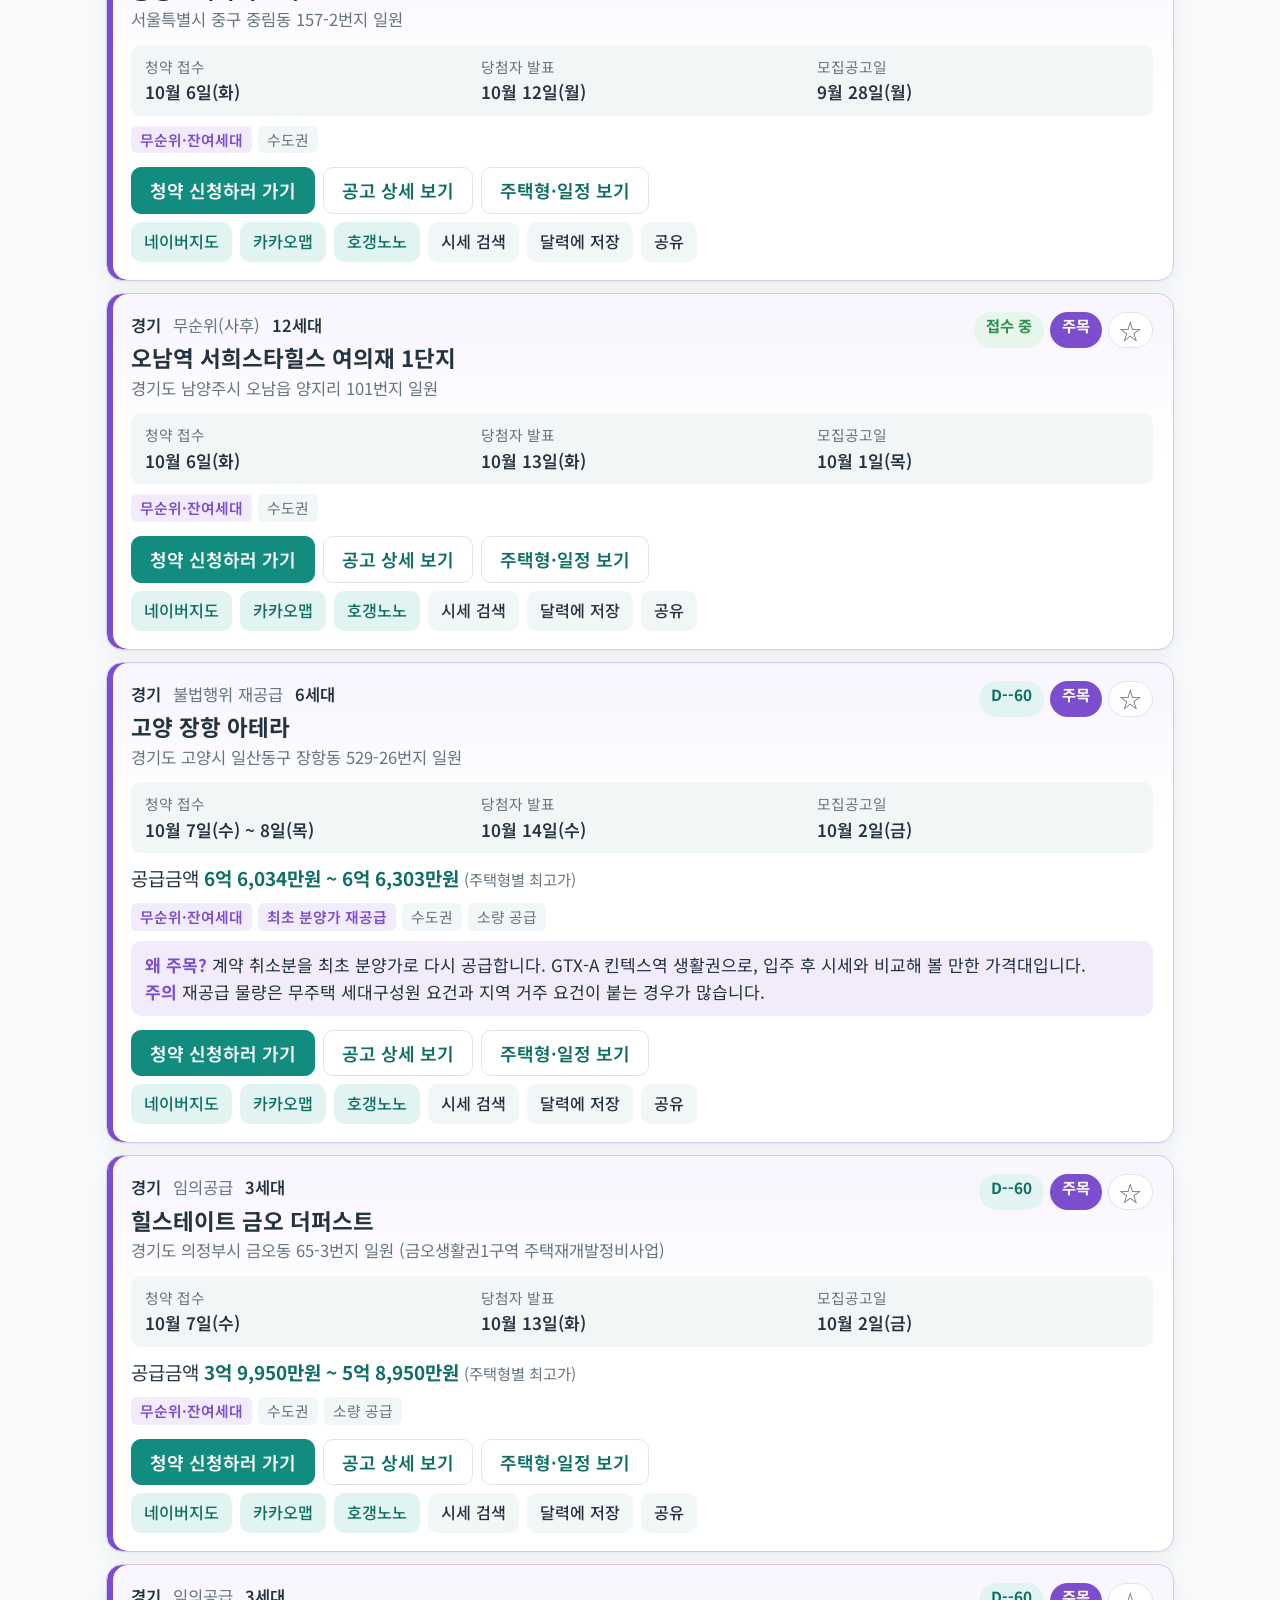
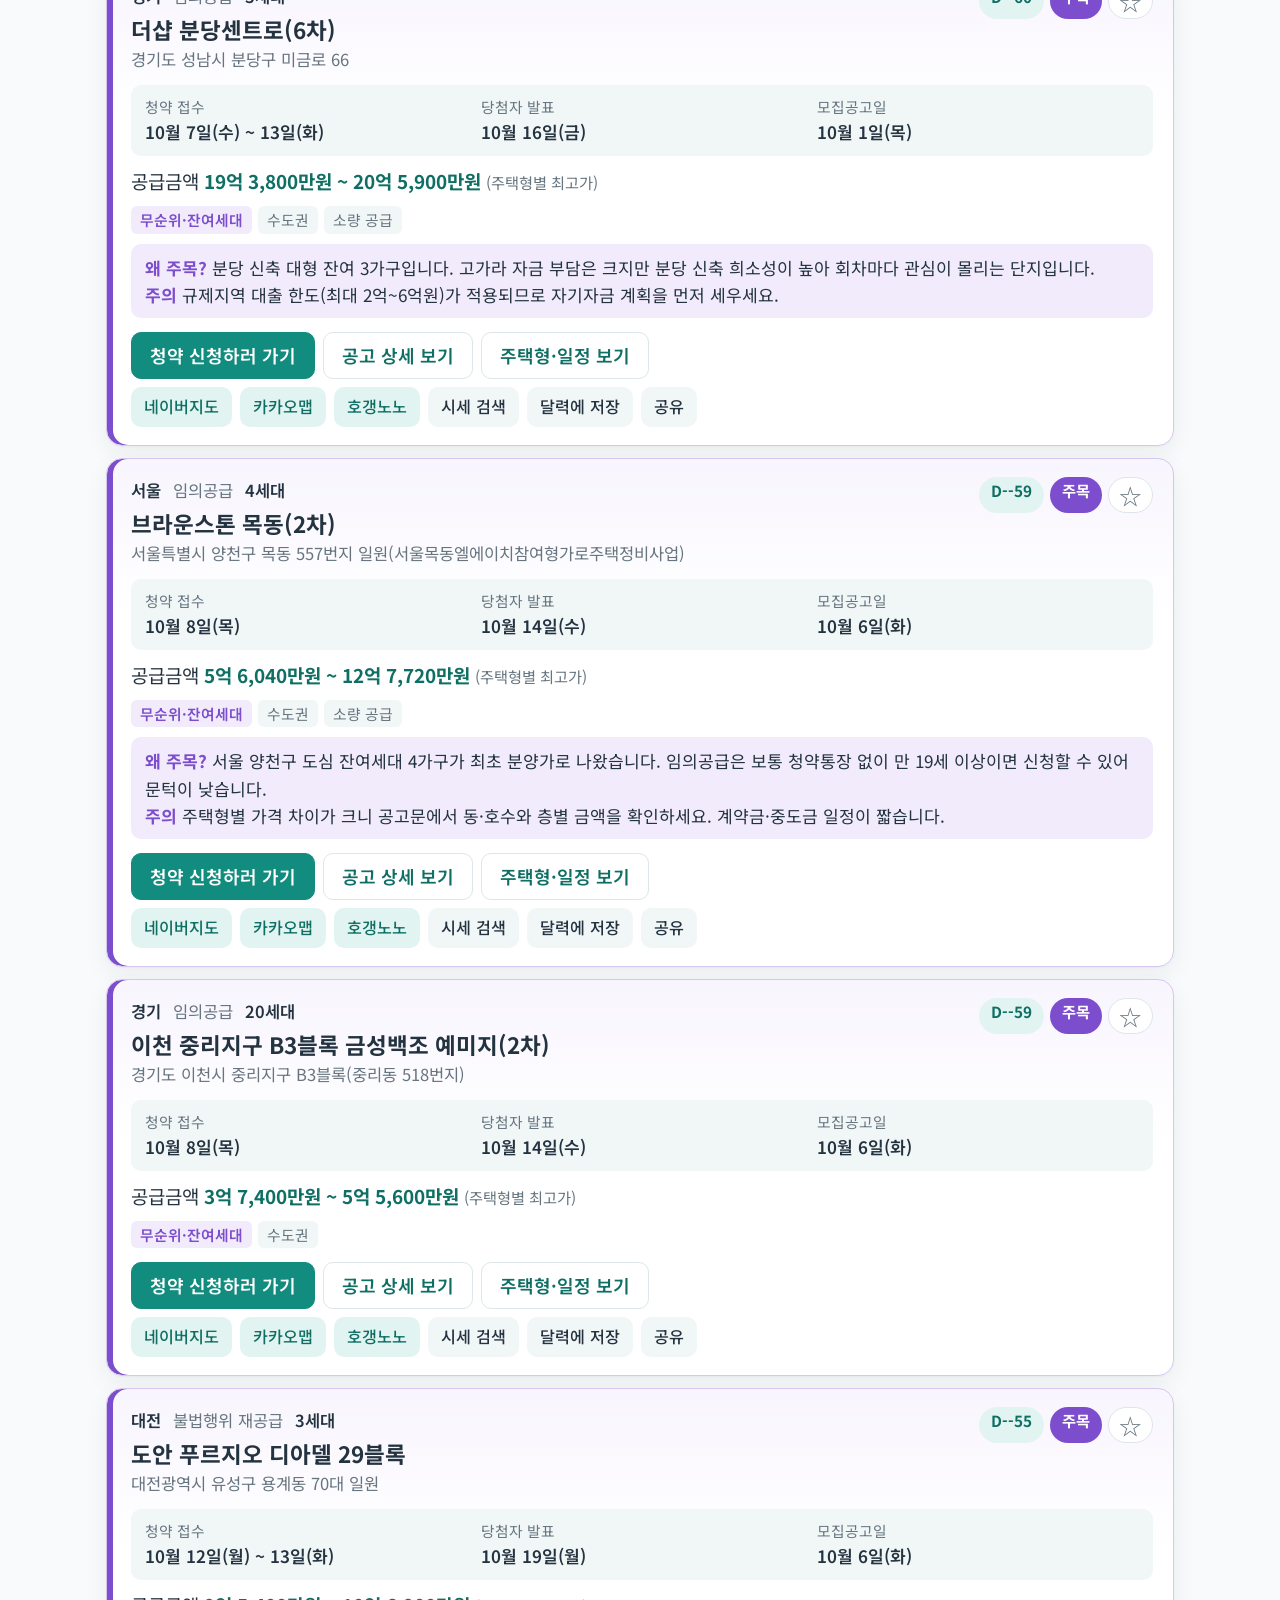
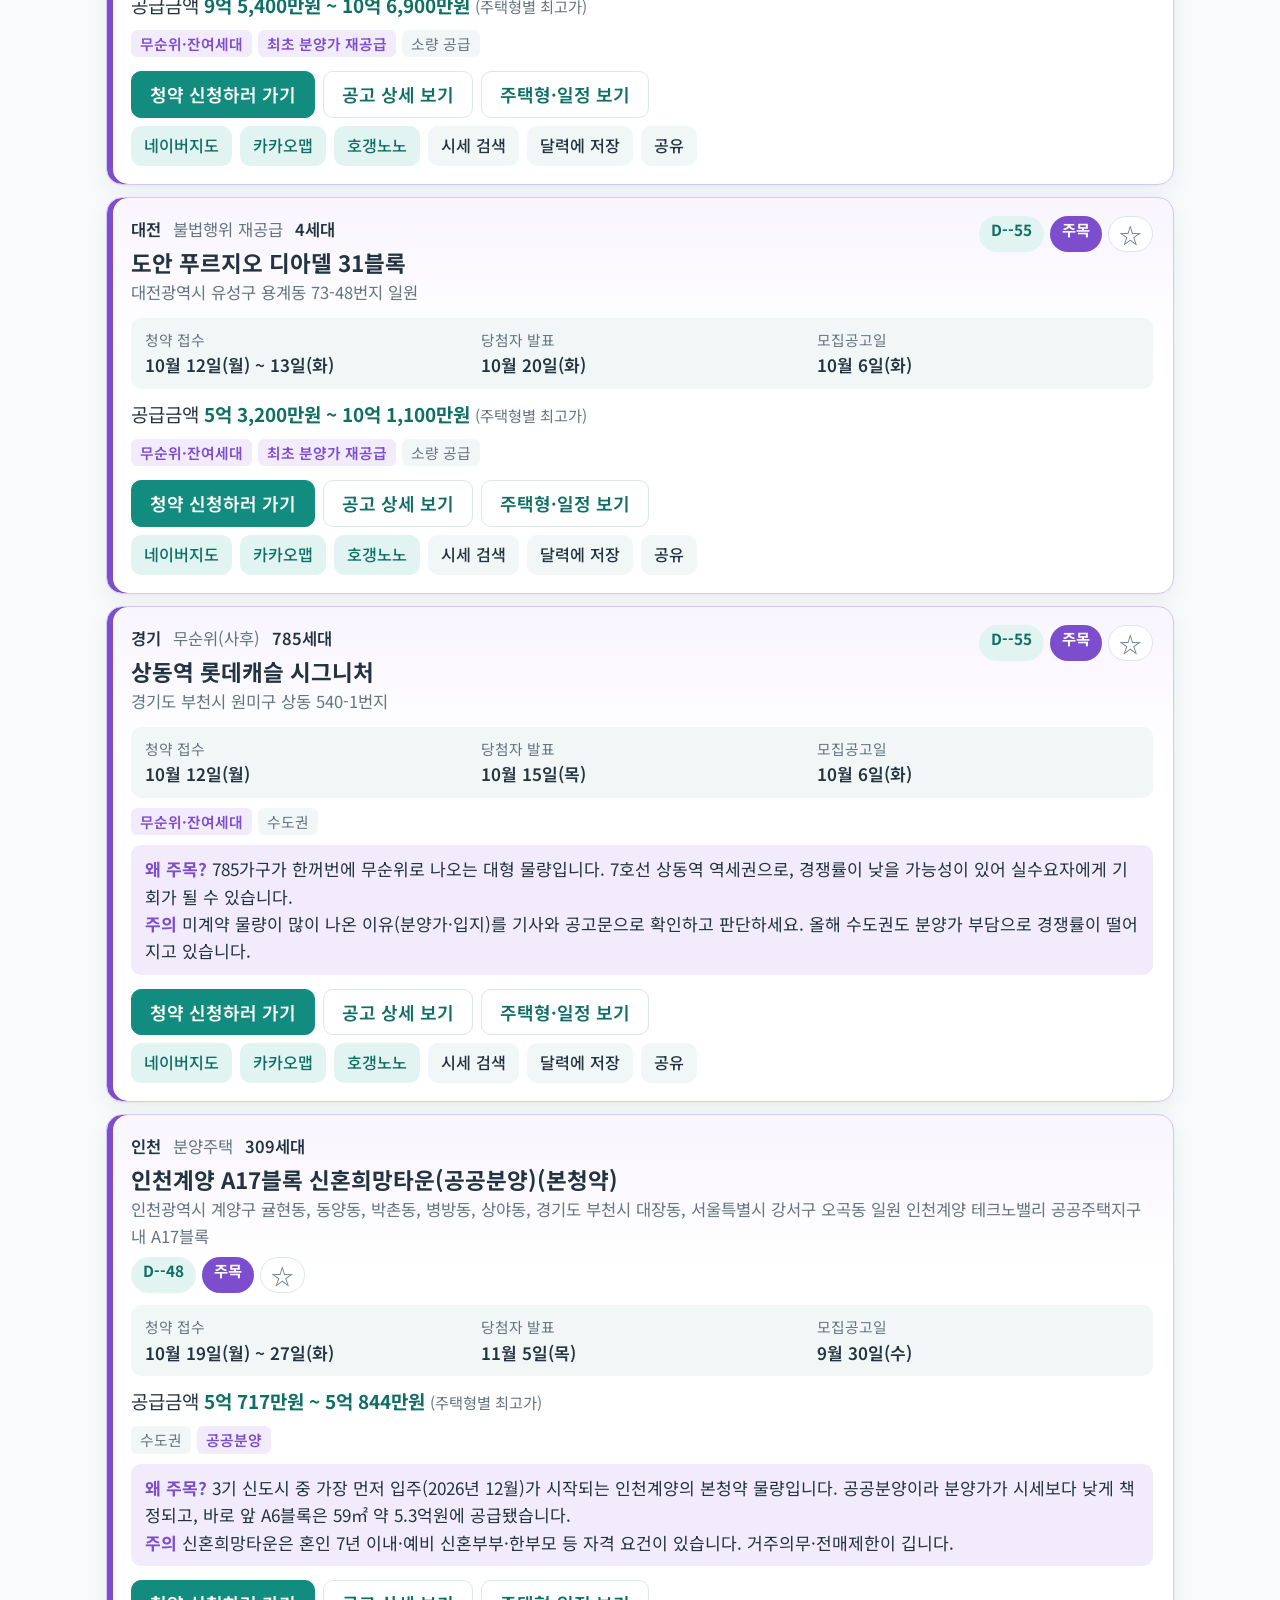
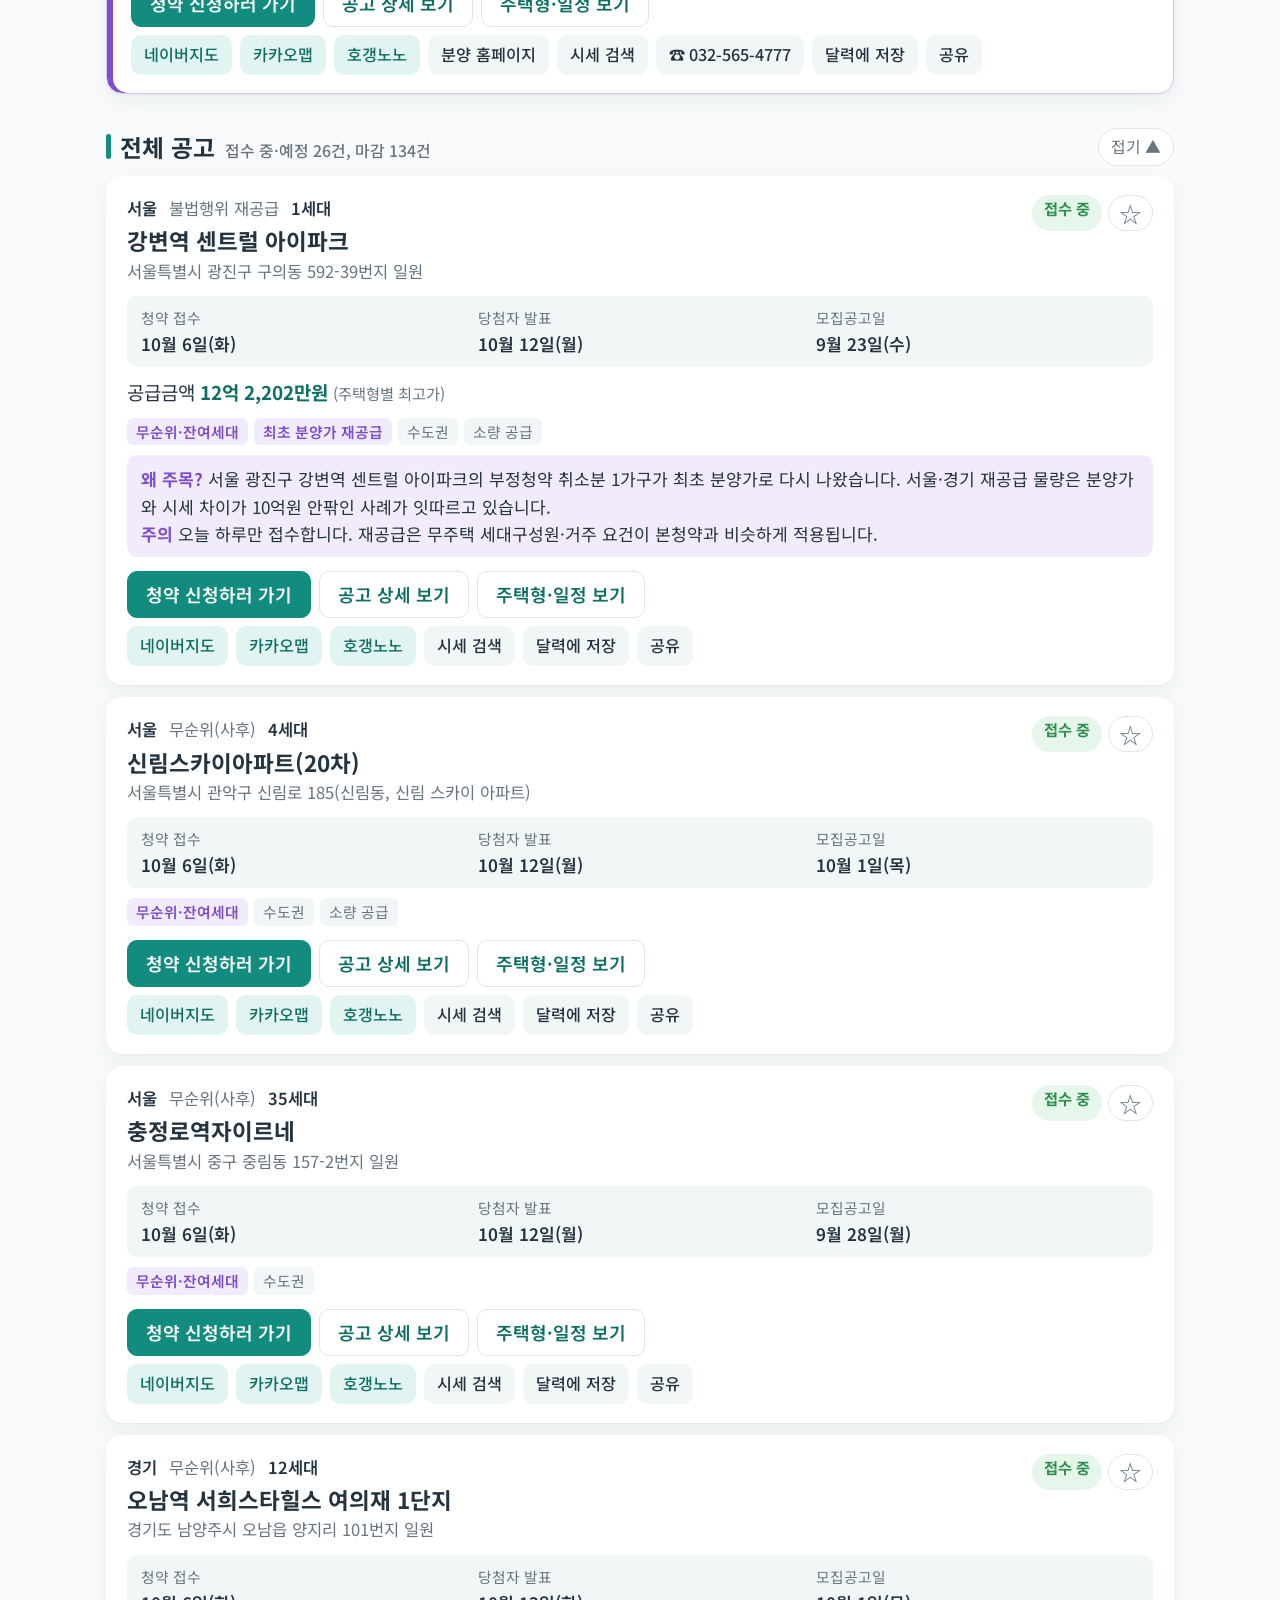
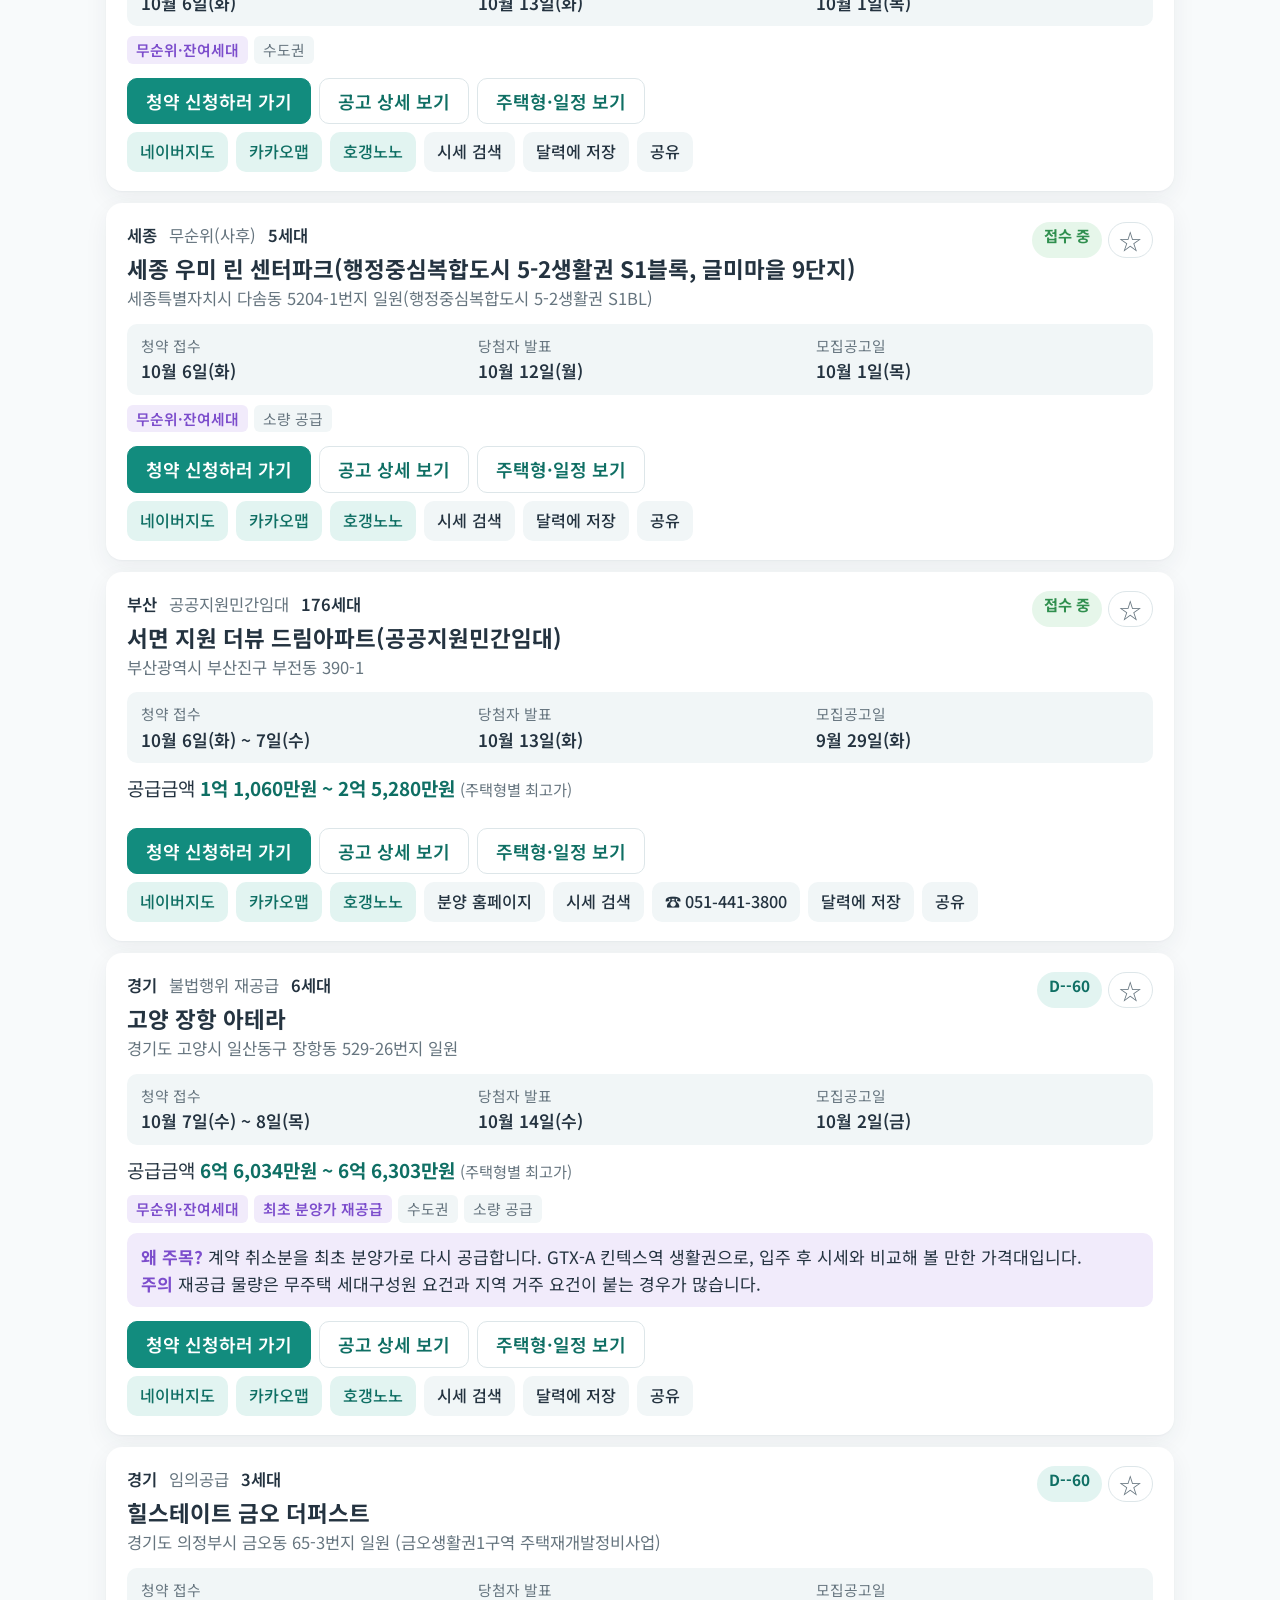
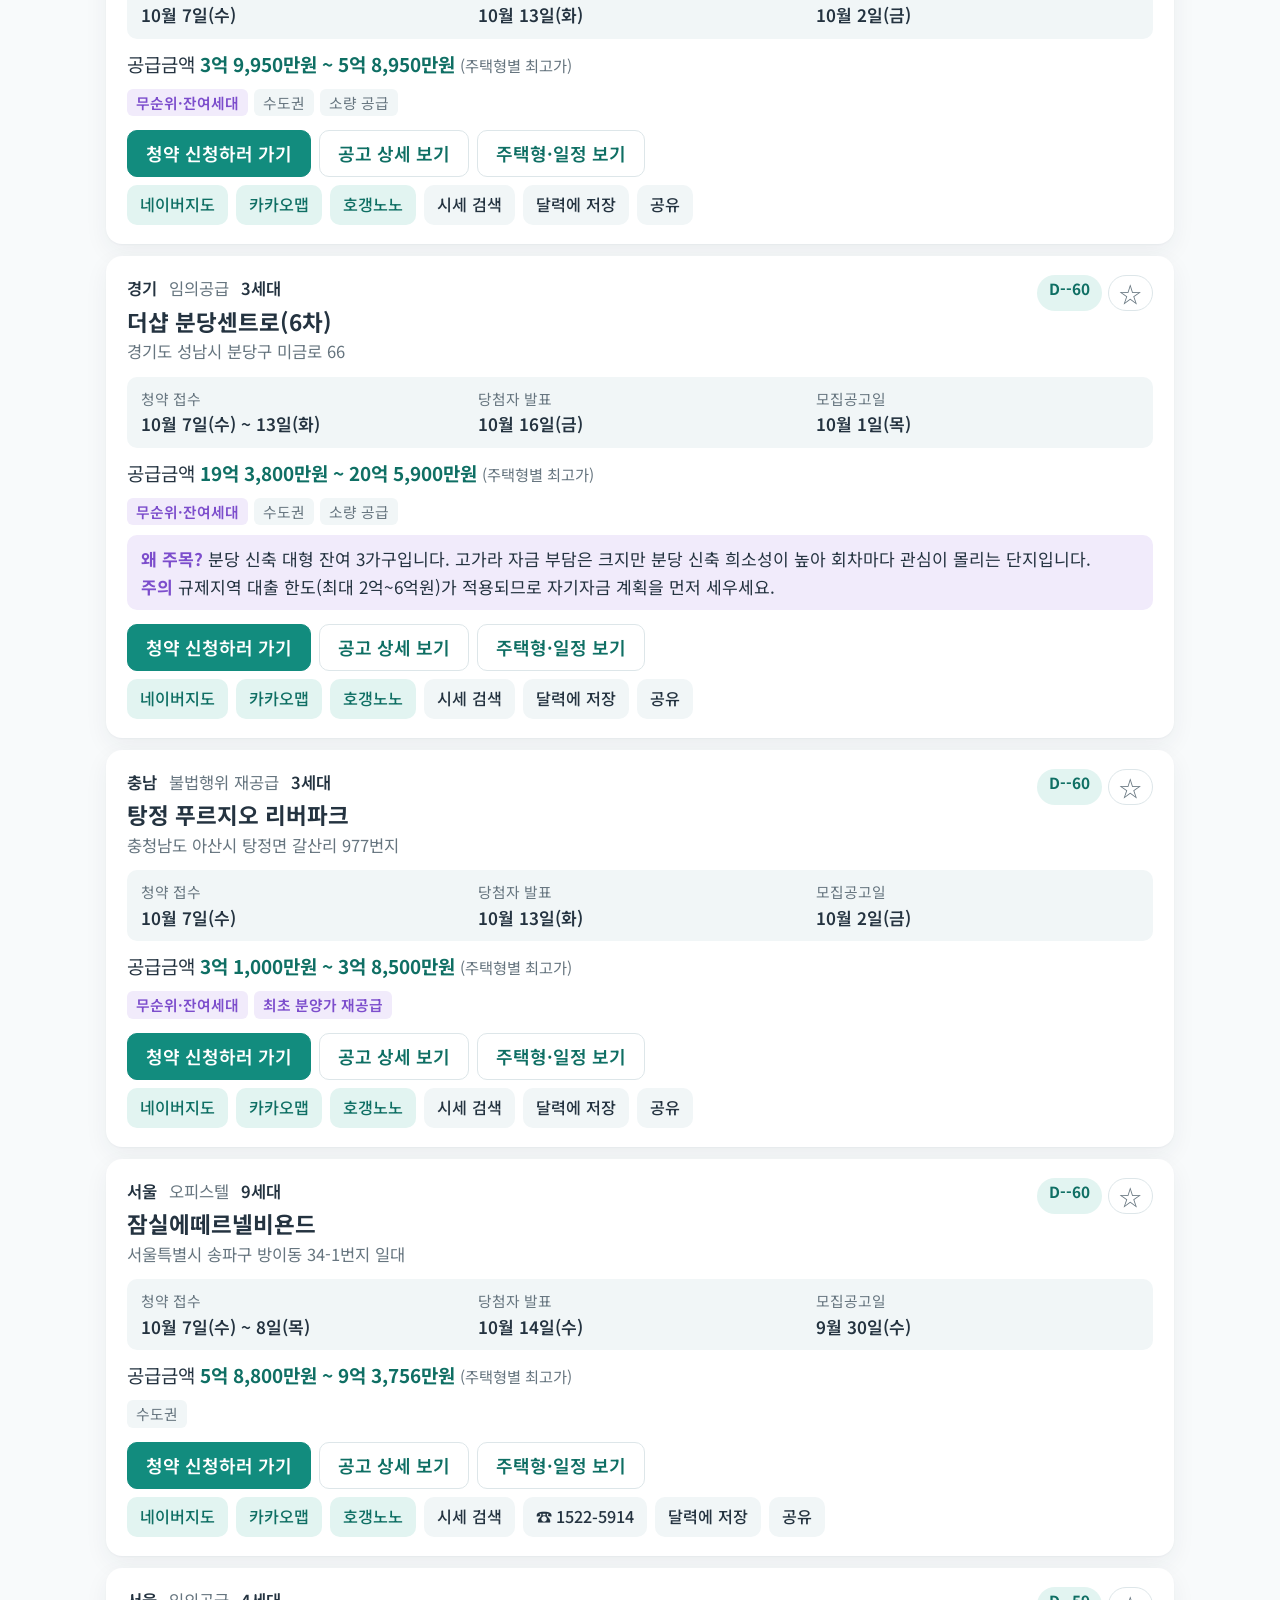
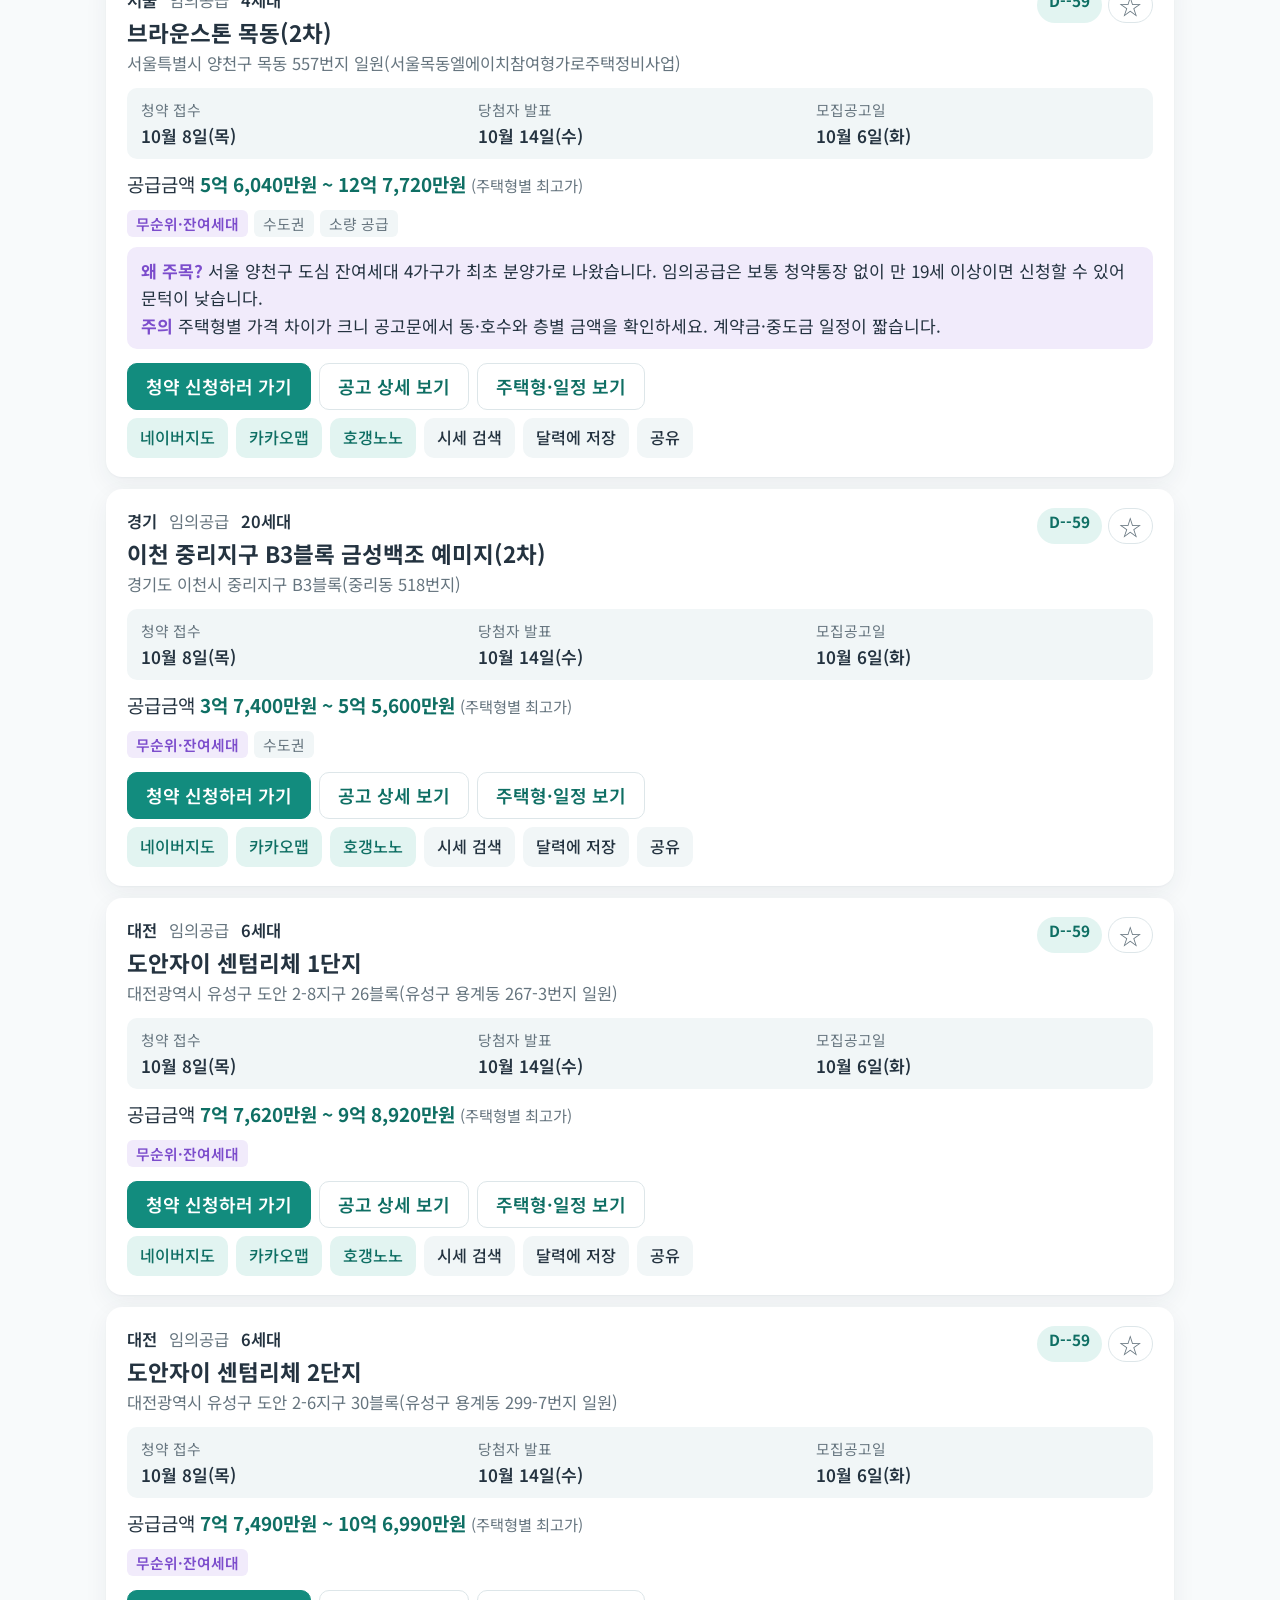
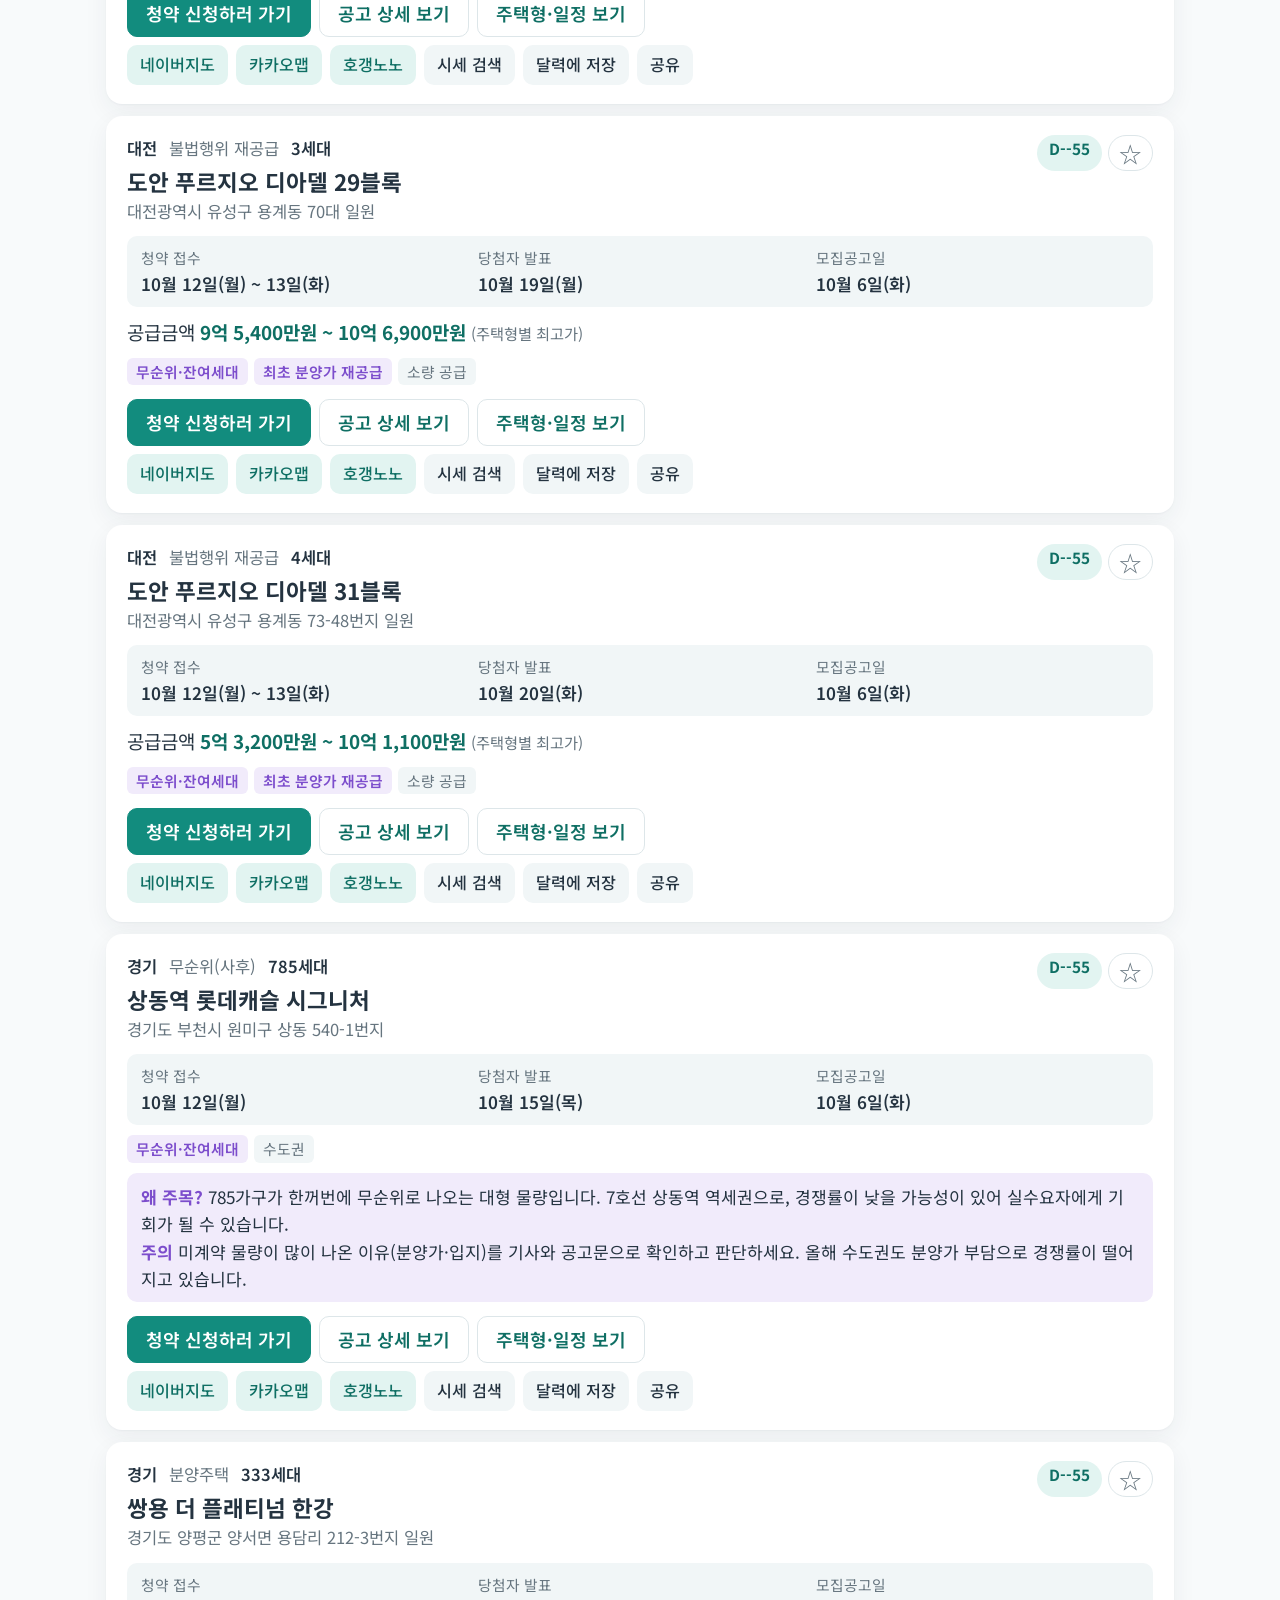
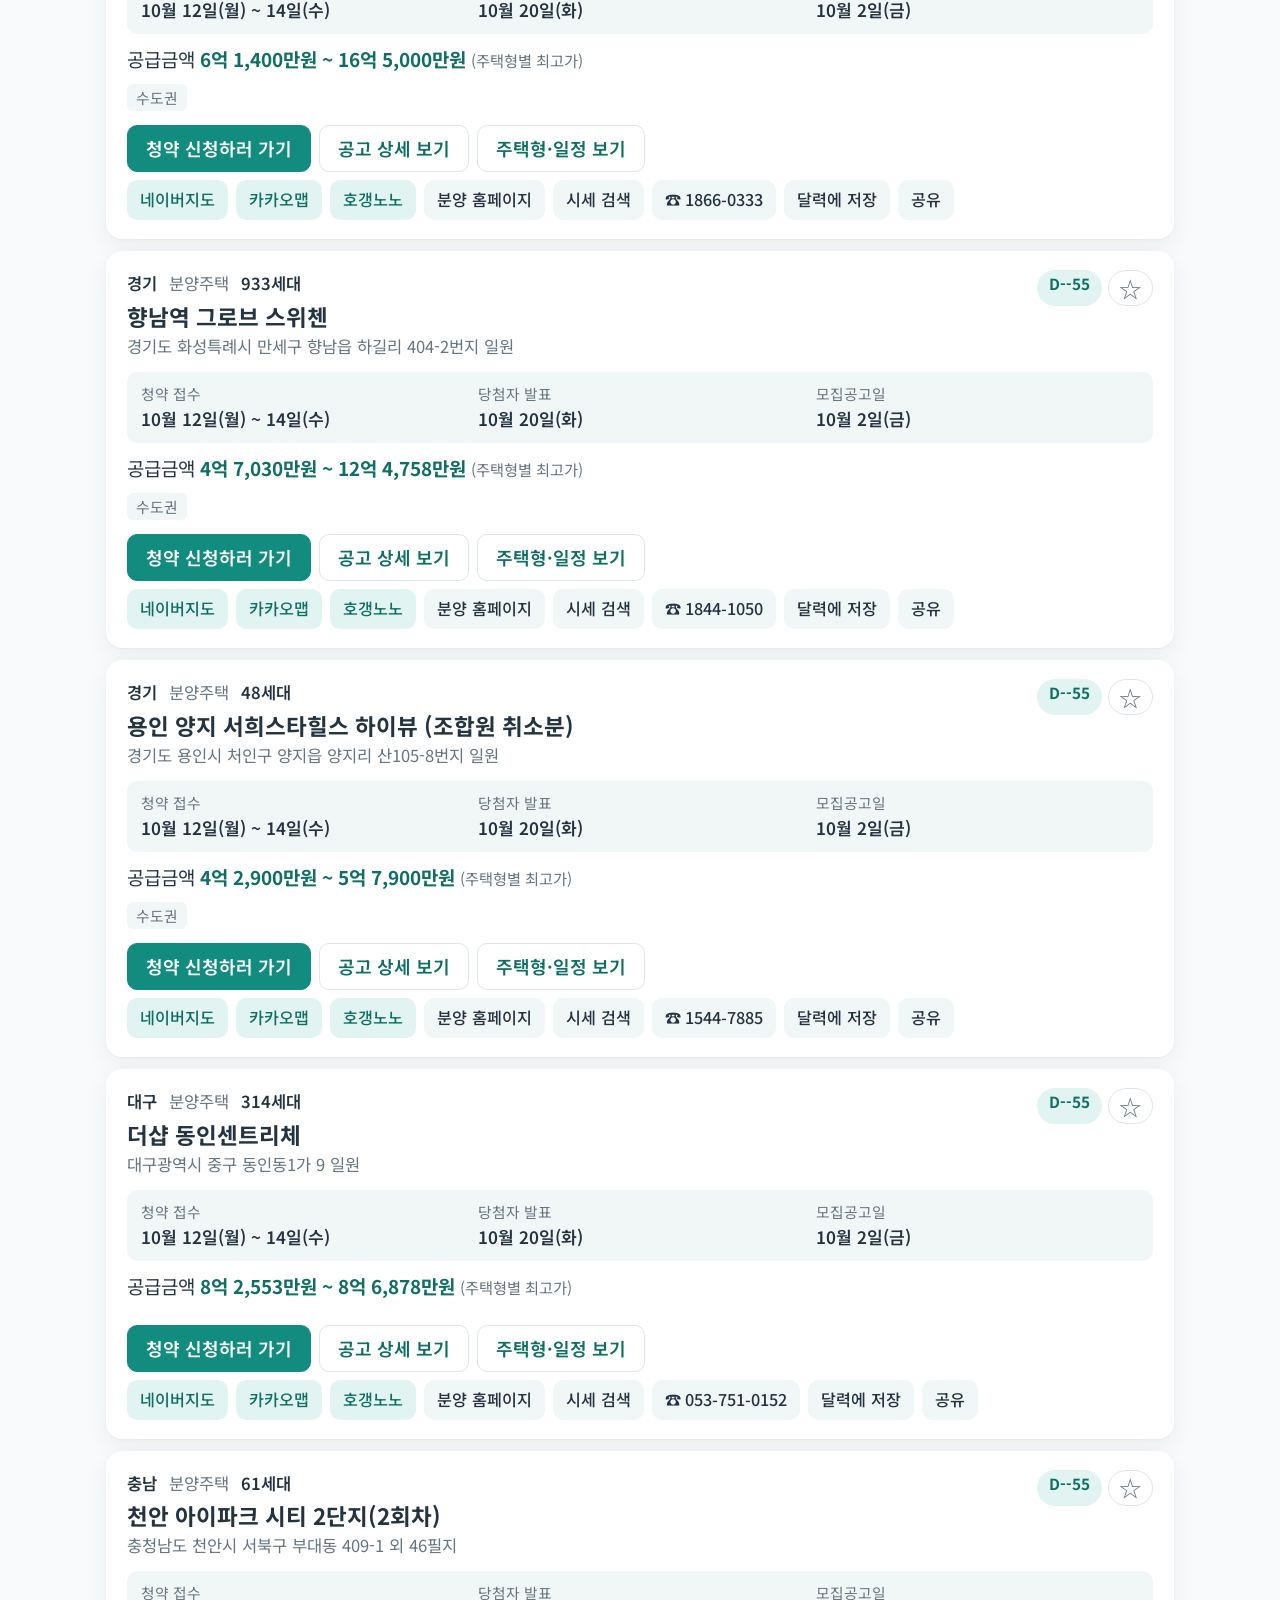
==== commit d8c676eb: "공고마다 네이버지도·카카오맵·호갱노노 위치 연동 버튼 Co-Authored-By: Claude Fable 5.1 <noreply@anthropic.com>" ====
--- a/index.html
+++ b/index.html
@@ -105,6 +105,7 @@
   </section>
 
   <p class="note">자료 출처: 한국부동산원 <a href="https://www.applyhome.co.kr" target="_blank" rel="noopener">청약홈</a>. 하루 두 번(아침·저녁) 자동으로 새 공고를 가져옵니다. 공급금액은 주택형별 최고가 기준이며, 실제 자격·일정·금액은 반드시 입주자모집공고문을 확인하세요. 이 페이지는 투자 권유가 아닙니다.</p>
+  <p class="credit">made by Youmin Park</p>
 </main>
 <button class="totop" id="totop" type="button" aria-label="맨 위로">↑ 맨 위로</button>
 <div class="toast" id="toast" role="status" aria-live="polite"></div>
@@ -165,6 +166,12 @@
   if (it.announce_date) body += ev(it.pblancNo + "-w", `[당첨자 발표] ${it.name}`, it.announce_date, null, "청약홈 당첨 조회");
   return "data:text/calendar;charset=utf-8," + encodeURIComponent(`BEGIN:VCALENDAR\r\nVERSION:2.0\r\nPRODID:-//cheongyak-daily//KR\r\n${body}END:VCALENDAR\r\n`);
 }
+function mapQuery(it) {
+  let a = (it.address || "").replace(/\s*(외\s*\d+\s*필지|일원|일대|번지\s*일원|\(.*?\))/g, "").replace(/번지$/, "").trim();
+  if (!a || a.length < 6) a = it.region + " " + it.name.replace(/\(.*?\)/g, "");
+  return encodeURIComponent(a);
+}
+function aptQuery(it) { return encodeURIComponent(it.name.replace(/\(.*?\)/g, "").replace(/\s*(\d+차|\d+회차|본청약|공공분양|조합원 취소분|신혼희망타운)\s*/g, " ").trim()); }
 function card(it, hot) {
   const pick = PICKS[it.pblancNo];
   const fav = FAVS.has(it.pblancNo);
@@ -203,6 +210,9 @@
       <button class="btn more" type="button" aria-expanded="false">주택형·일정 보기</button>
     </div>
     <div class="actions sub-actions">
+      <a class="btn ghost map" href="https://map.naver.com/p/search/${mapQuery(it)}" target="_blank" rel="noopener">네이버지도</a>
+      <a class="btn ghost map" href="https://map.kakao.com/link/search/${mapQuery(it)}" target="_blank" rel="noopener">카카오맵</a>
+      <a class="btn ghost map" href="https://hogangnono.com/search?keyword=${aptQuery(it)}" target="_blank" rel="noopener">호갱노노</a>
       ${it.homepage ? `<a class="btn ghost" href="${esc(it.homepage)}" target="_blank" rel="noopener">분양 홈페이지</a>` : ""}
       <a class="btn ghost" href="https://search.naver.com/search.naver?query=${q}" target="_blank" rel="noopener">시세 검색</a>
       ${it.phone ? `<a class="btn ghost phone" href="tel:${esc(it.phone.replace(/[^0-9]/g, ""))}">☎ ${esc(it.phone)}</a>` : ""}
--- a/assets/style.css
+++ b/assets/style.css
@@ -270,3 +270,7 @@
   .stat .hint { display: none; }
   .sub-actions .btn { flex: 1 1 30%; font-size: .86rem; padding: 6px 8px; }
 }
+
+.credit { text-align: center; color: var(--muted); font-size: .78rem; letter-spacing: .06em; margin: 28px 0 0; opacity: .8; font-family: "Noto Serif KR", serif; }
+.btn.ghost.map { background: var(--accent-soft); color: var(--accent-deep); }
+.btn.ghost.map:hover { background: #d3ece7; }
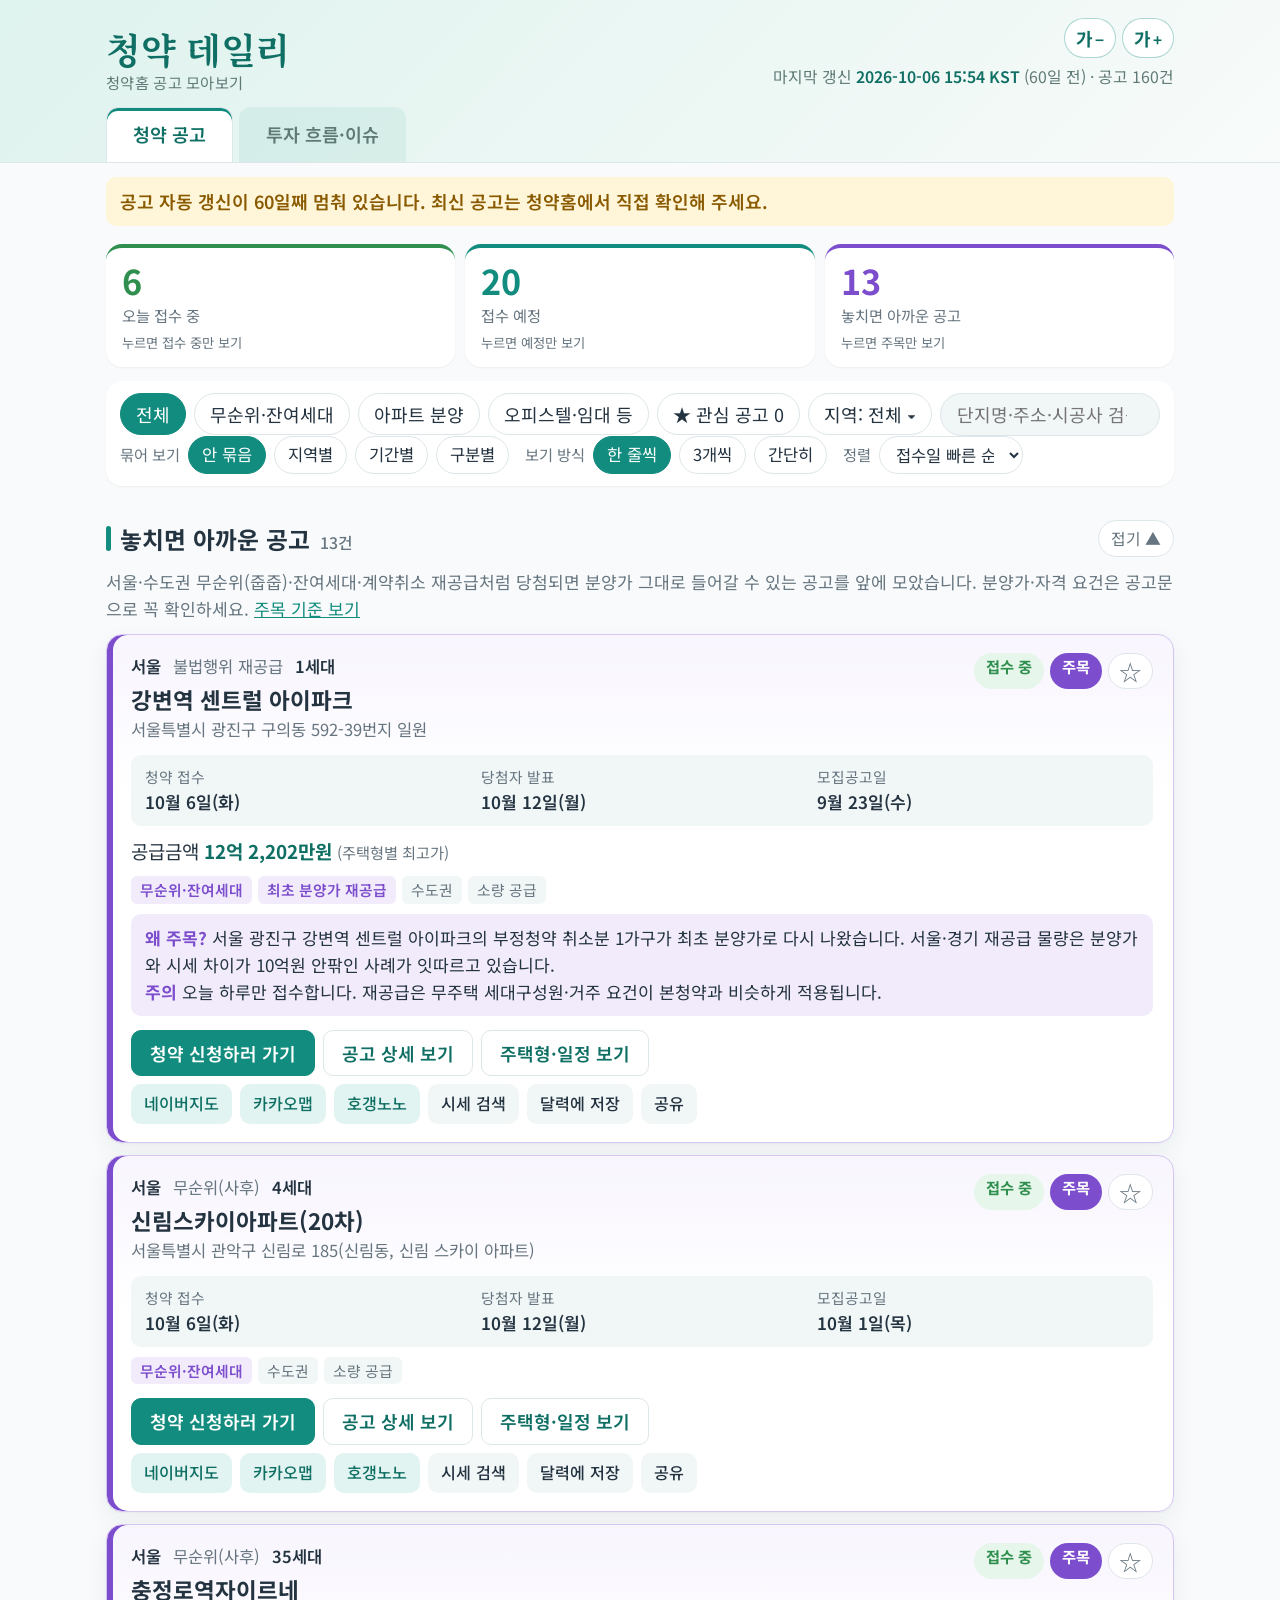
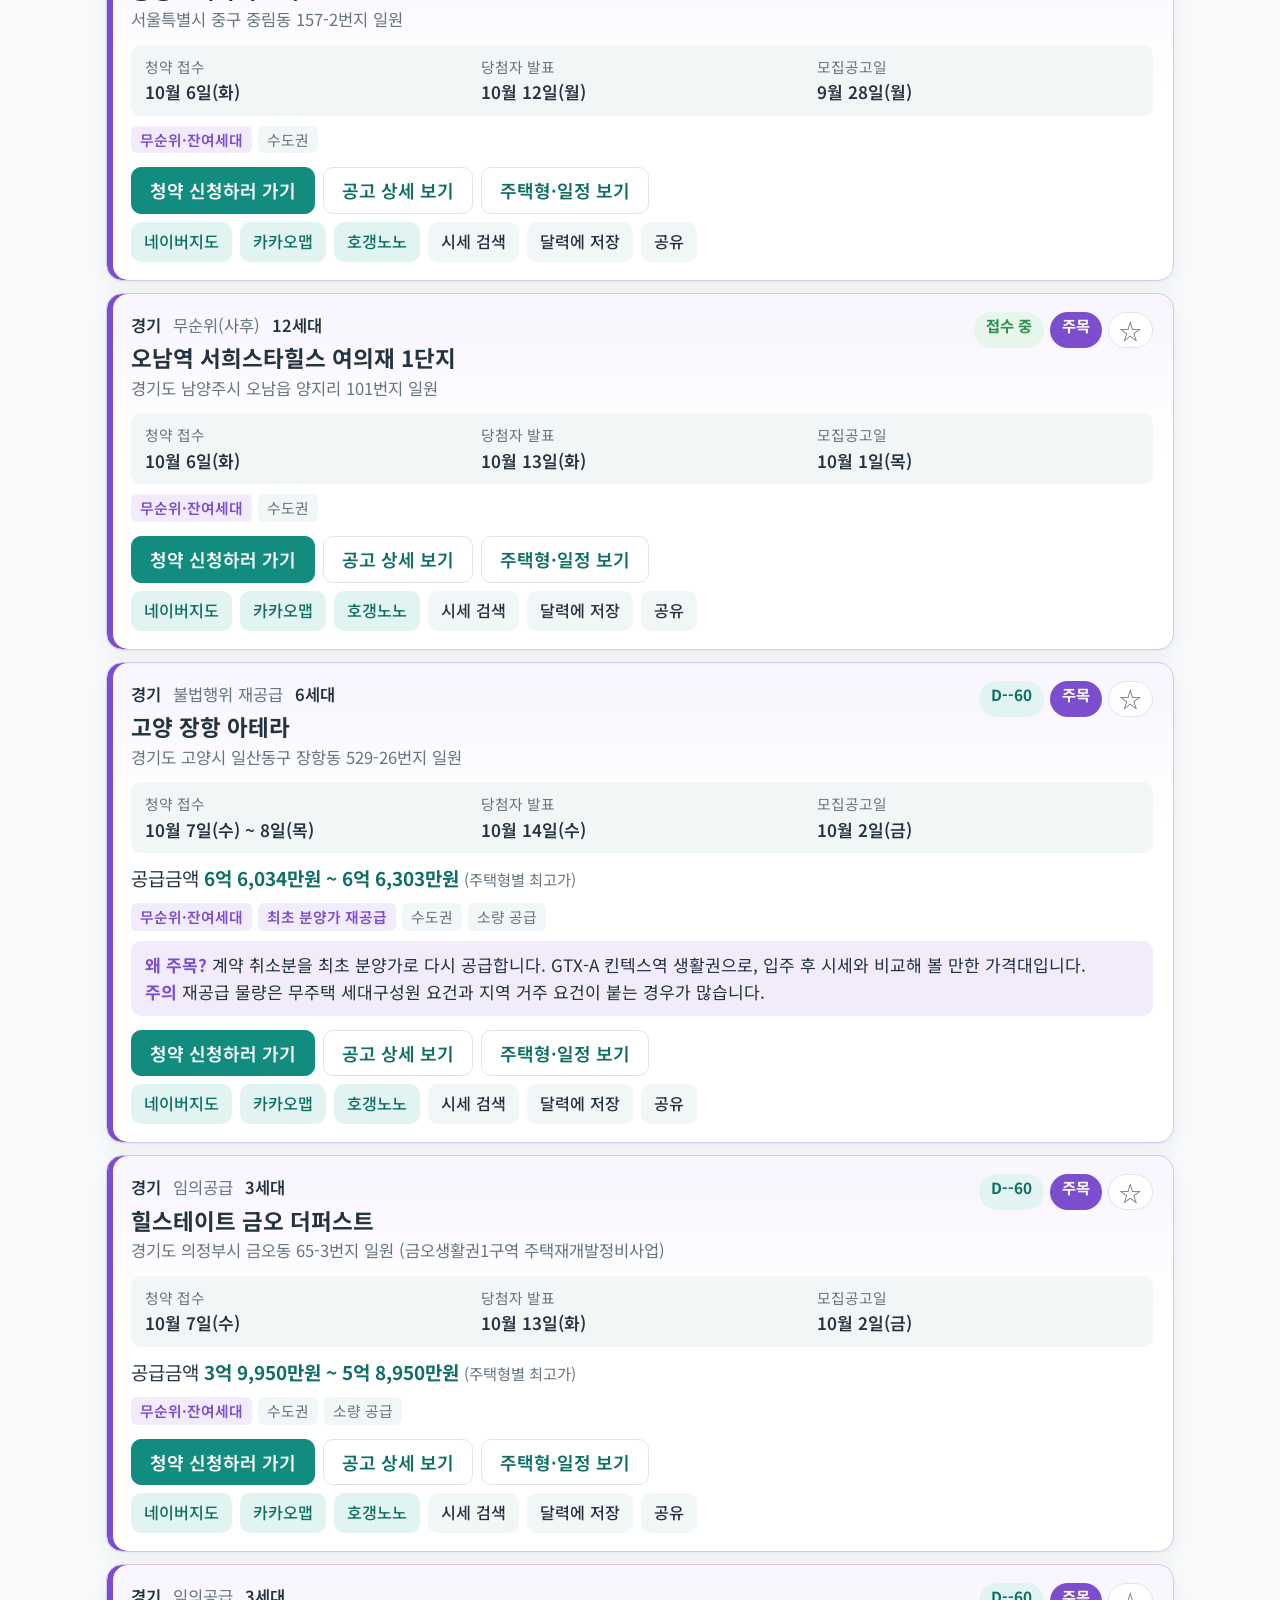
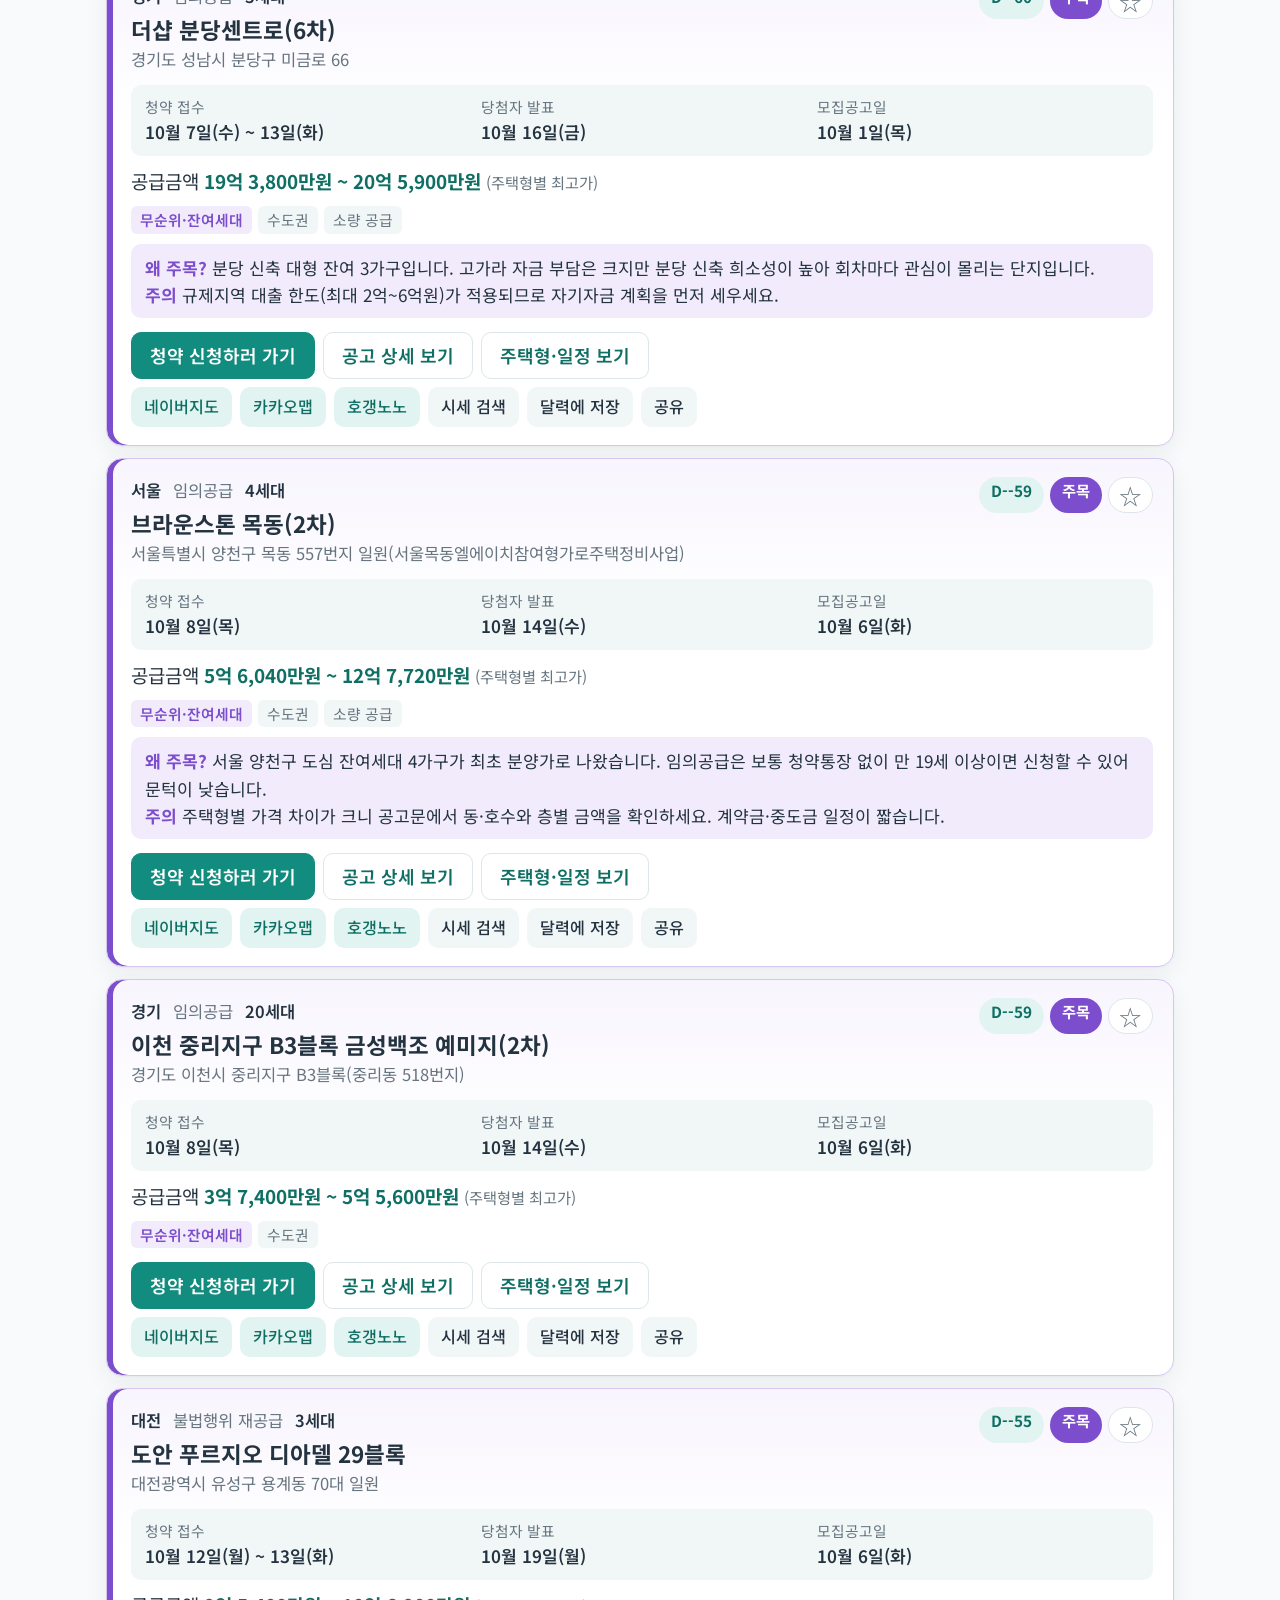
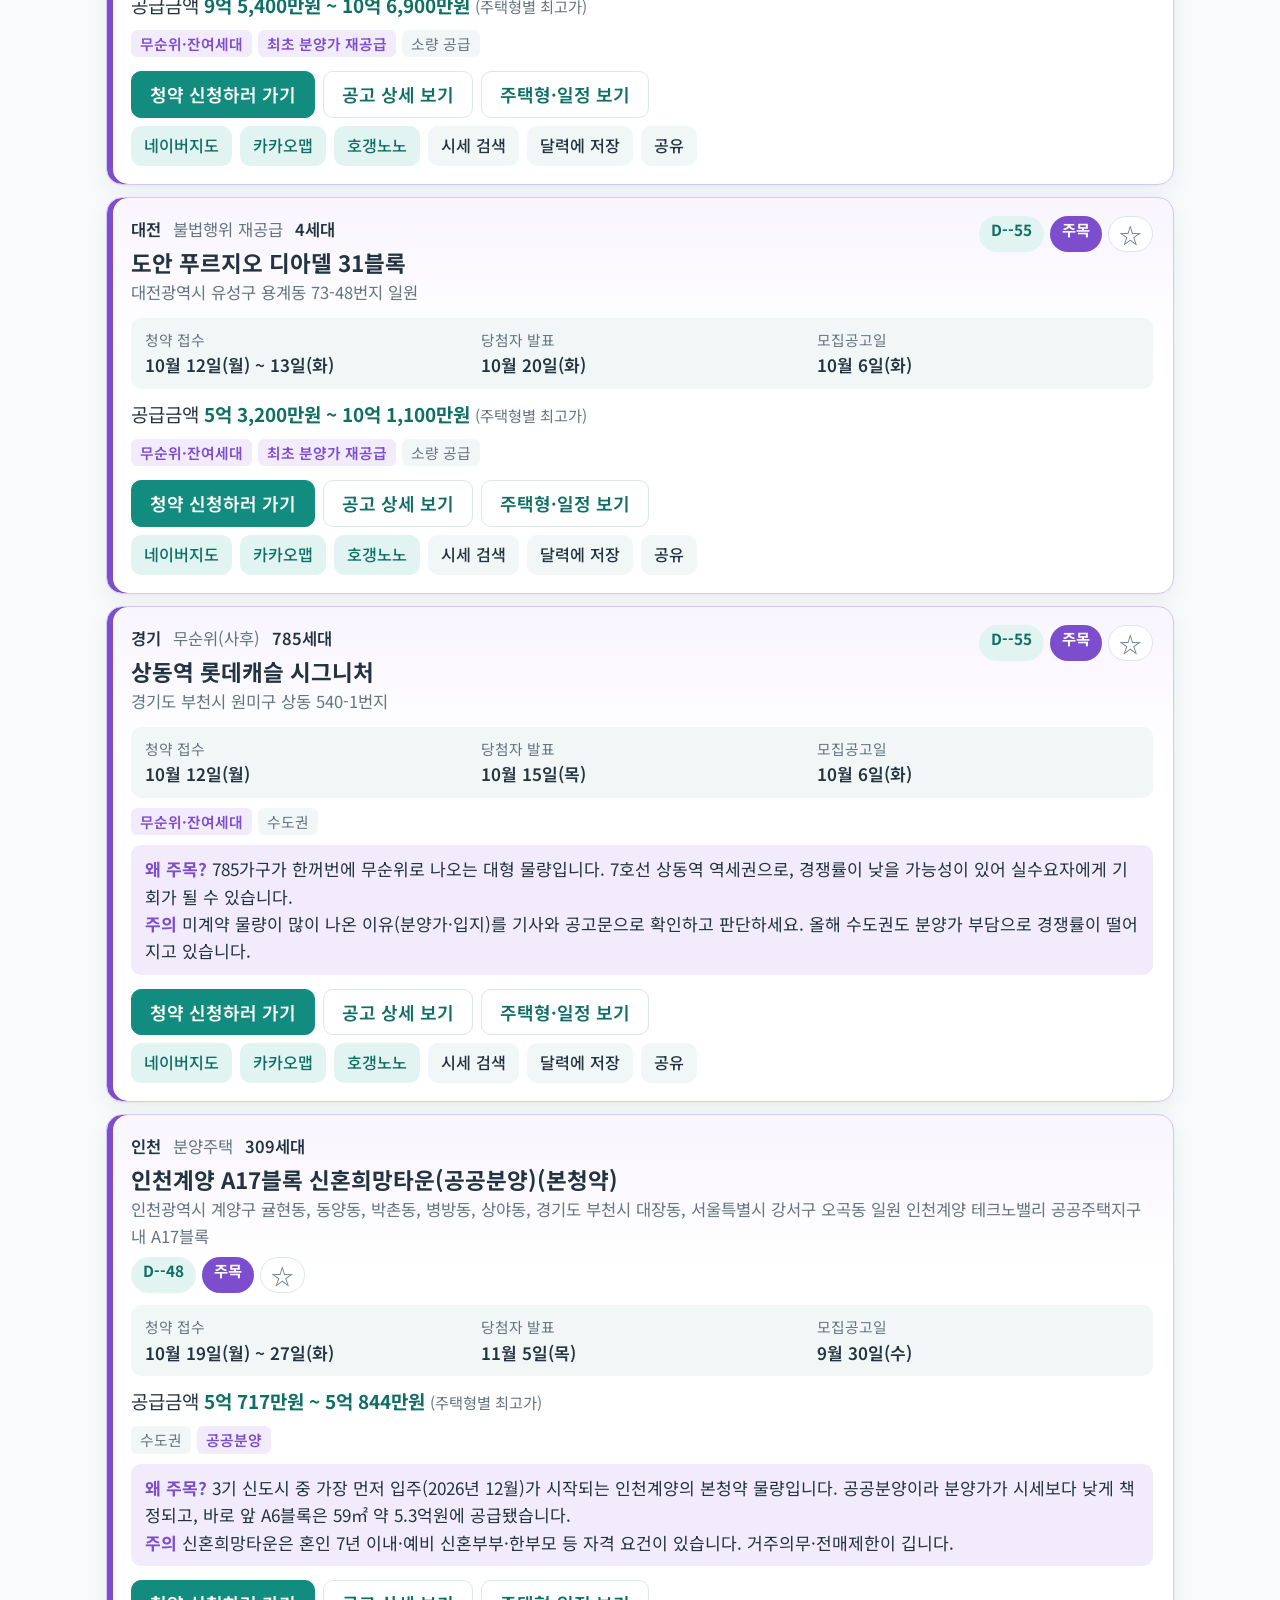
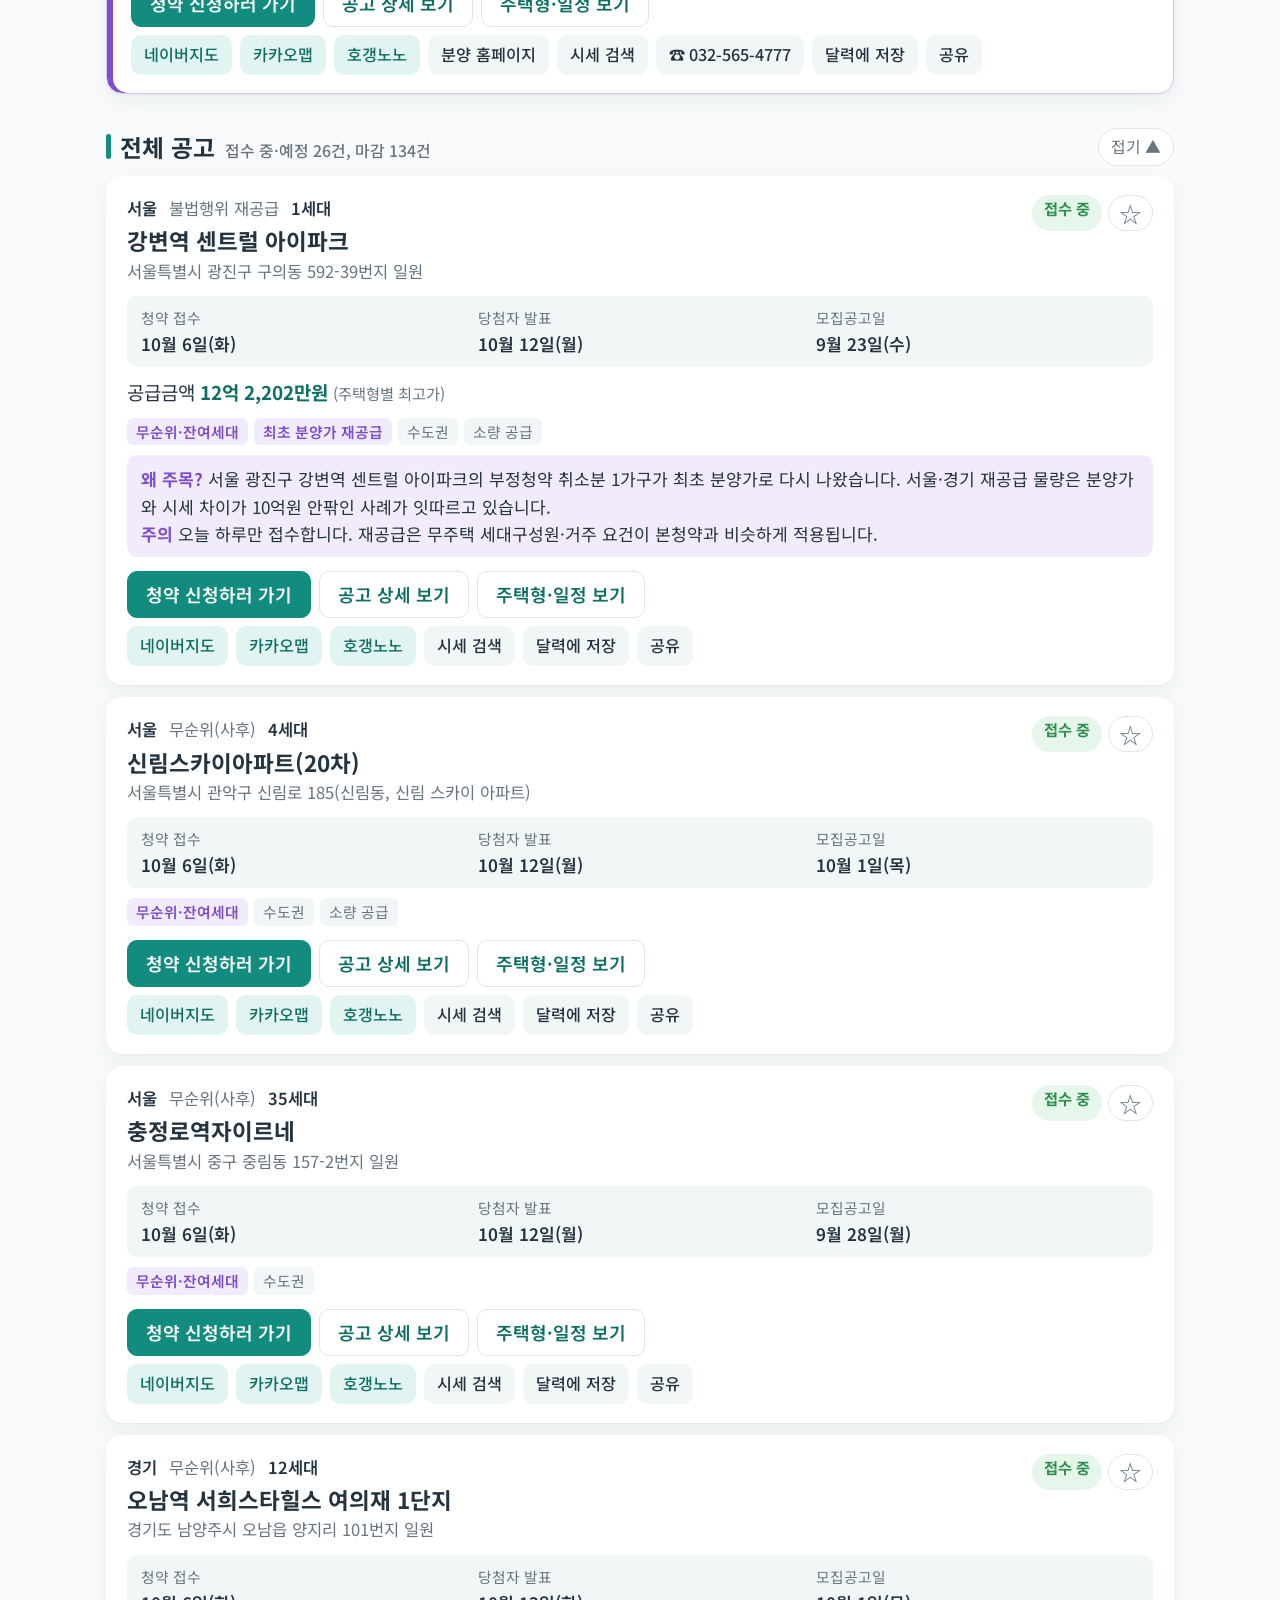
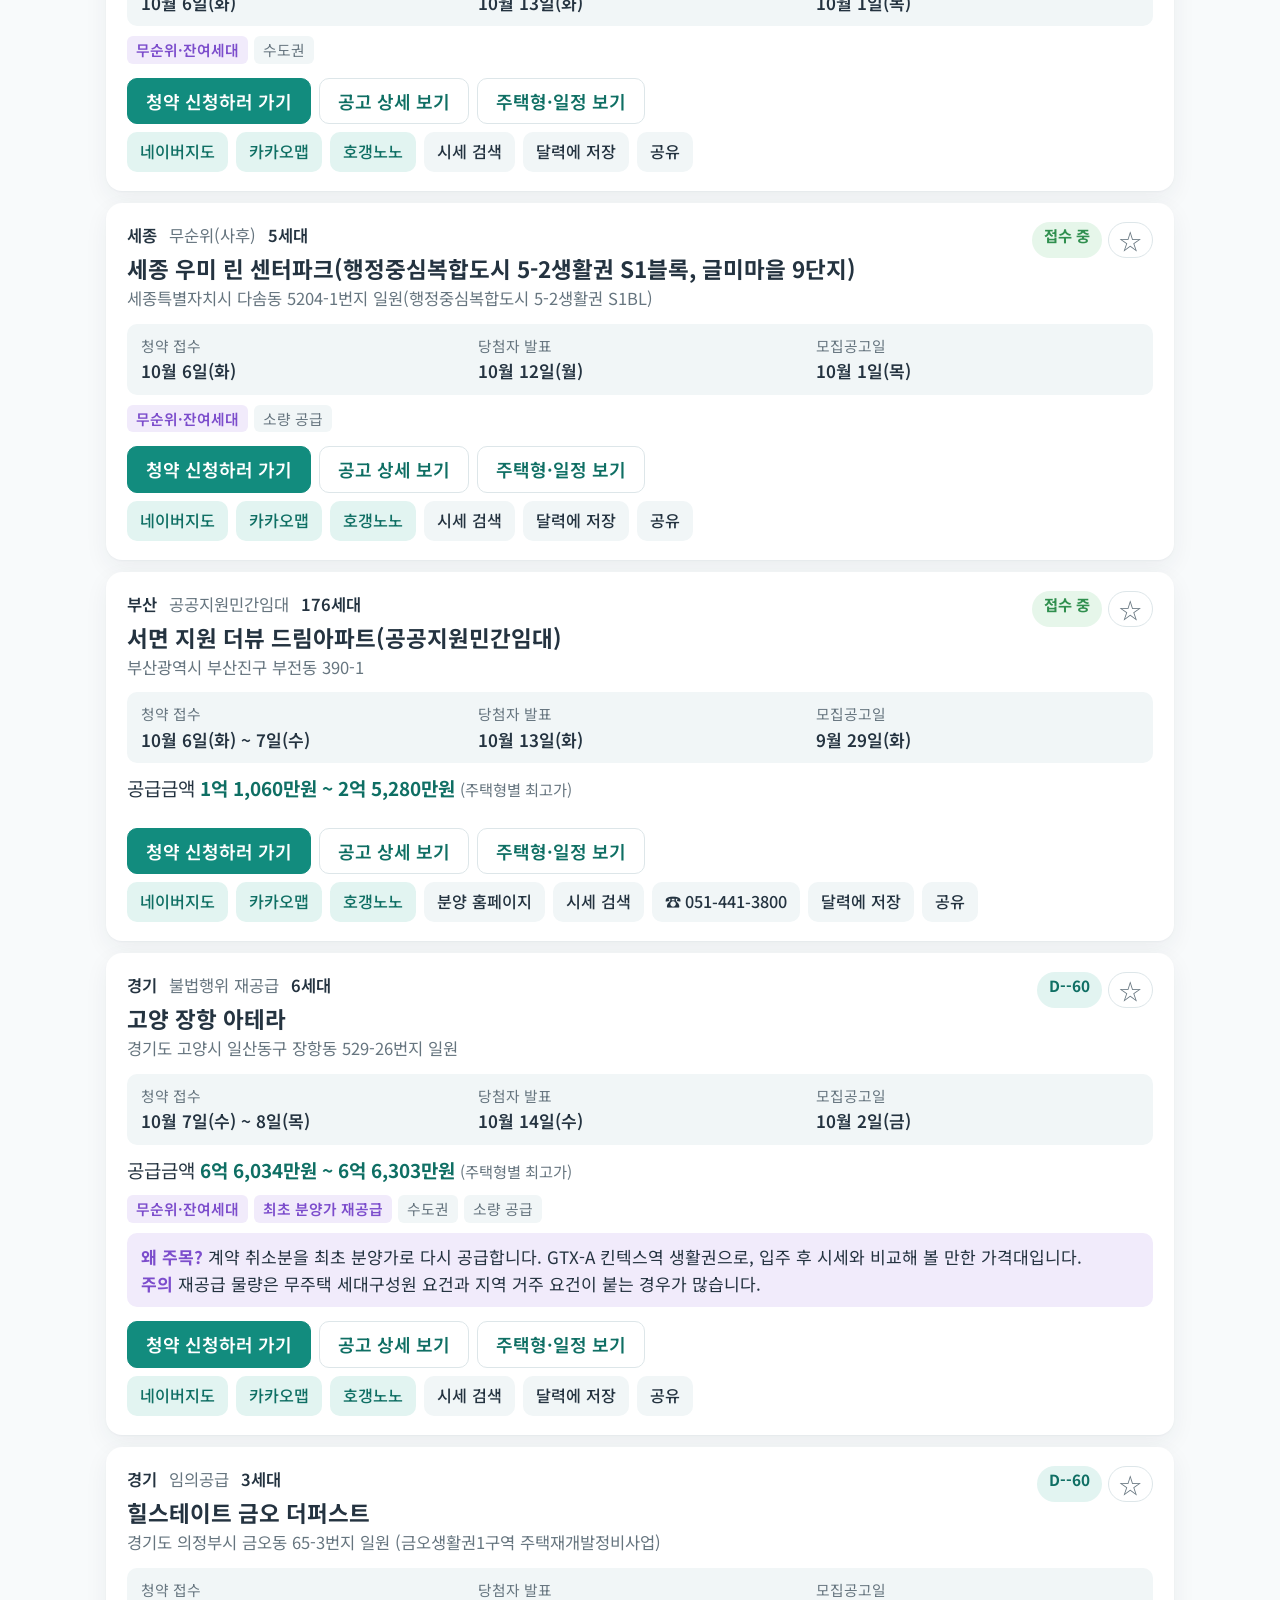
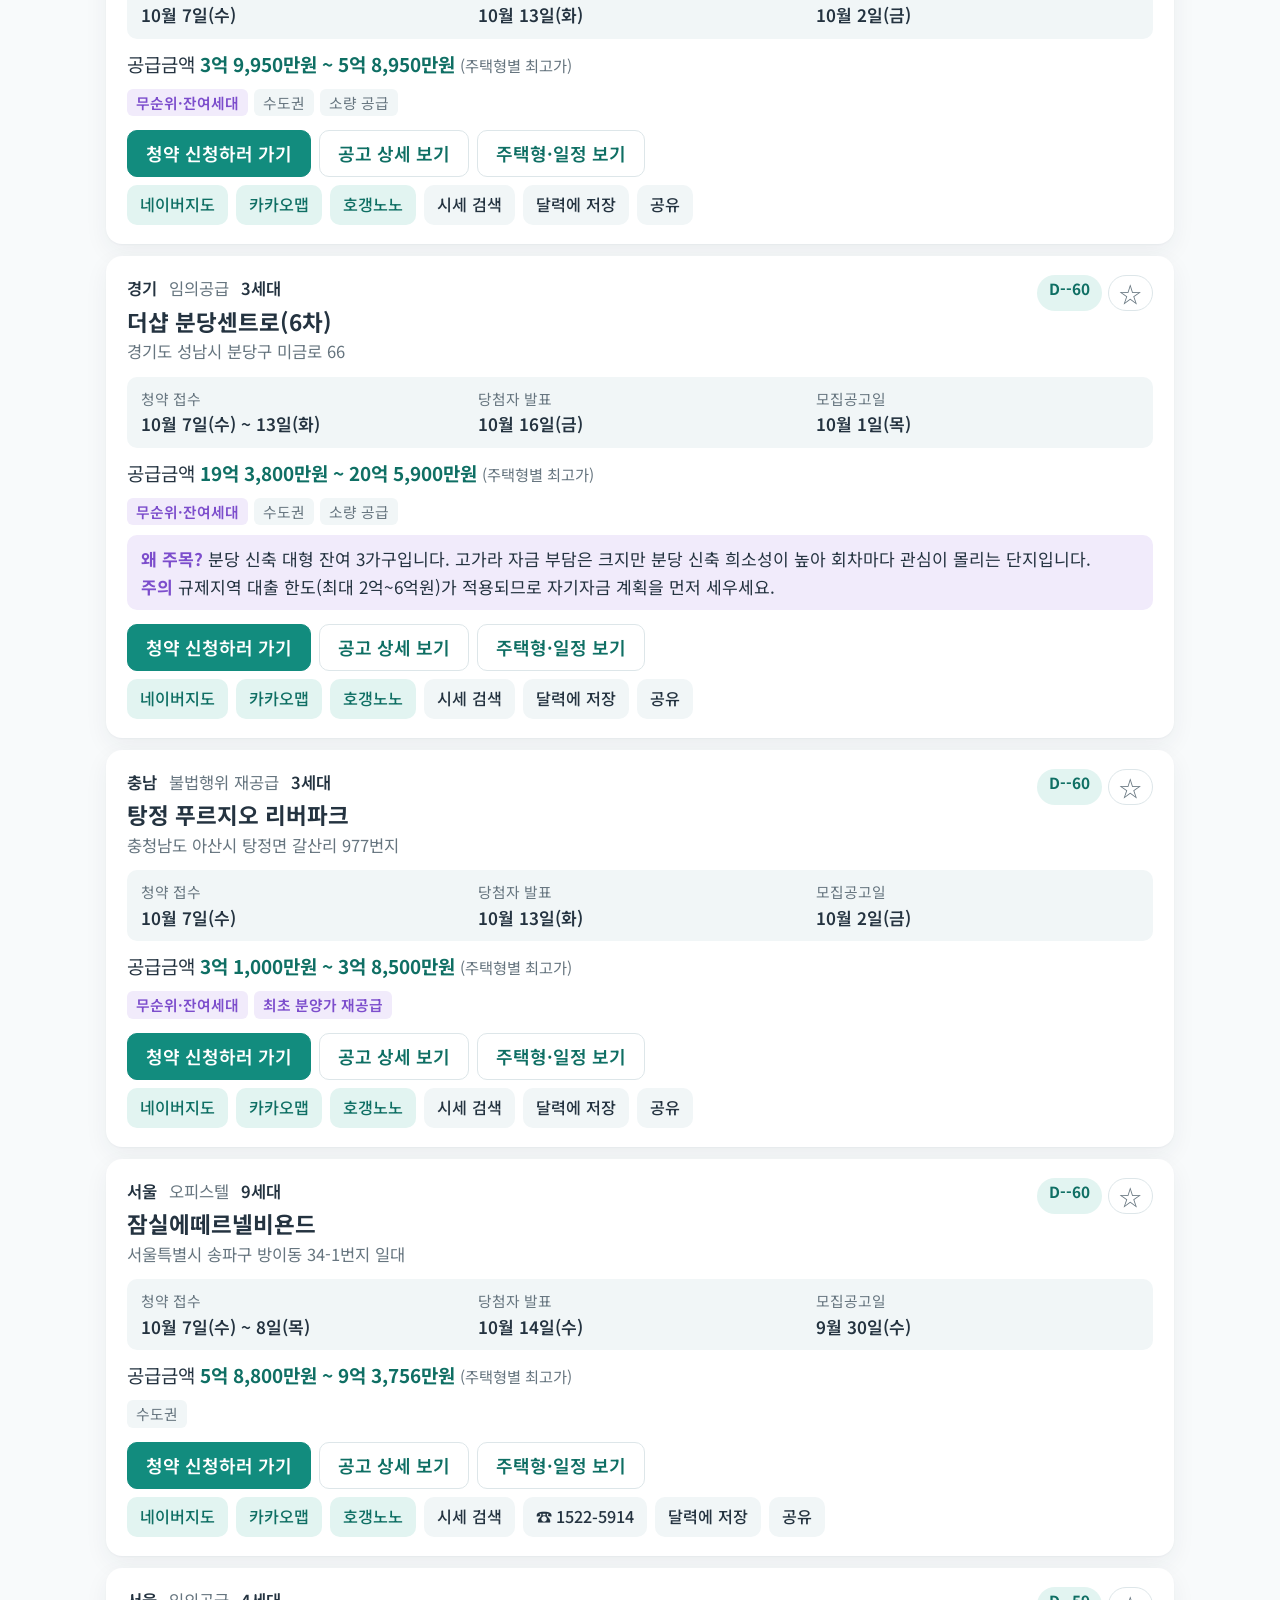
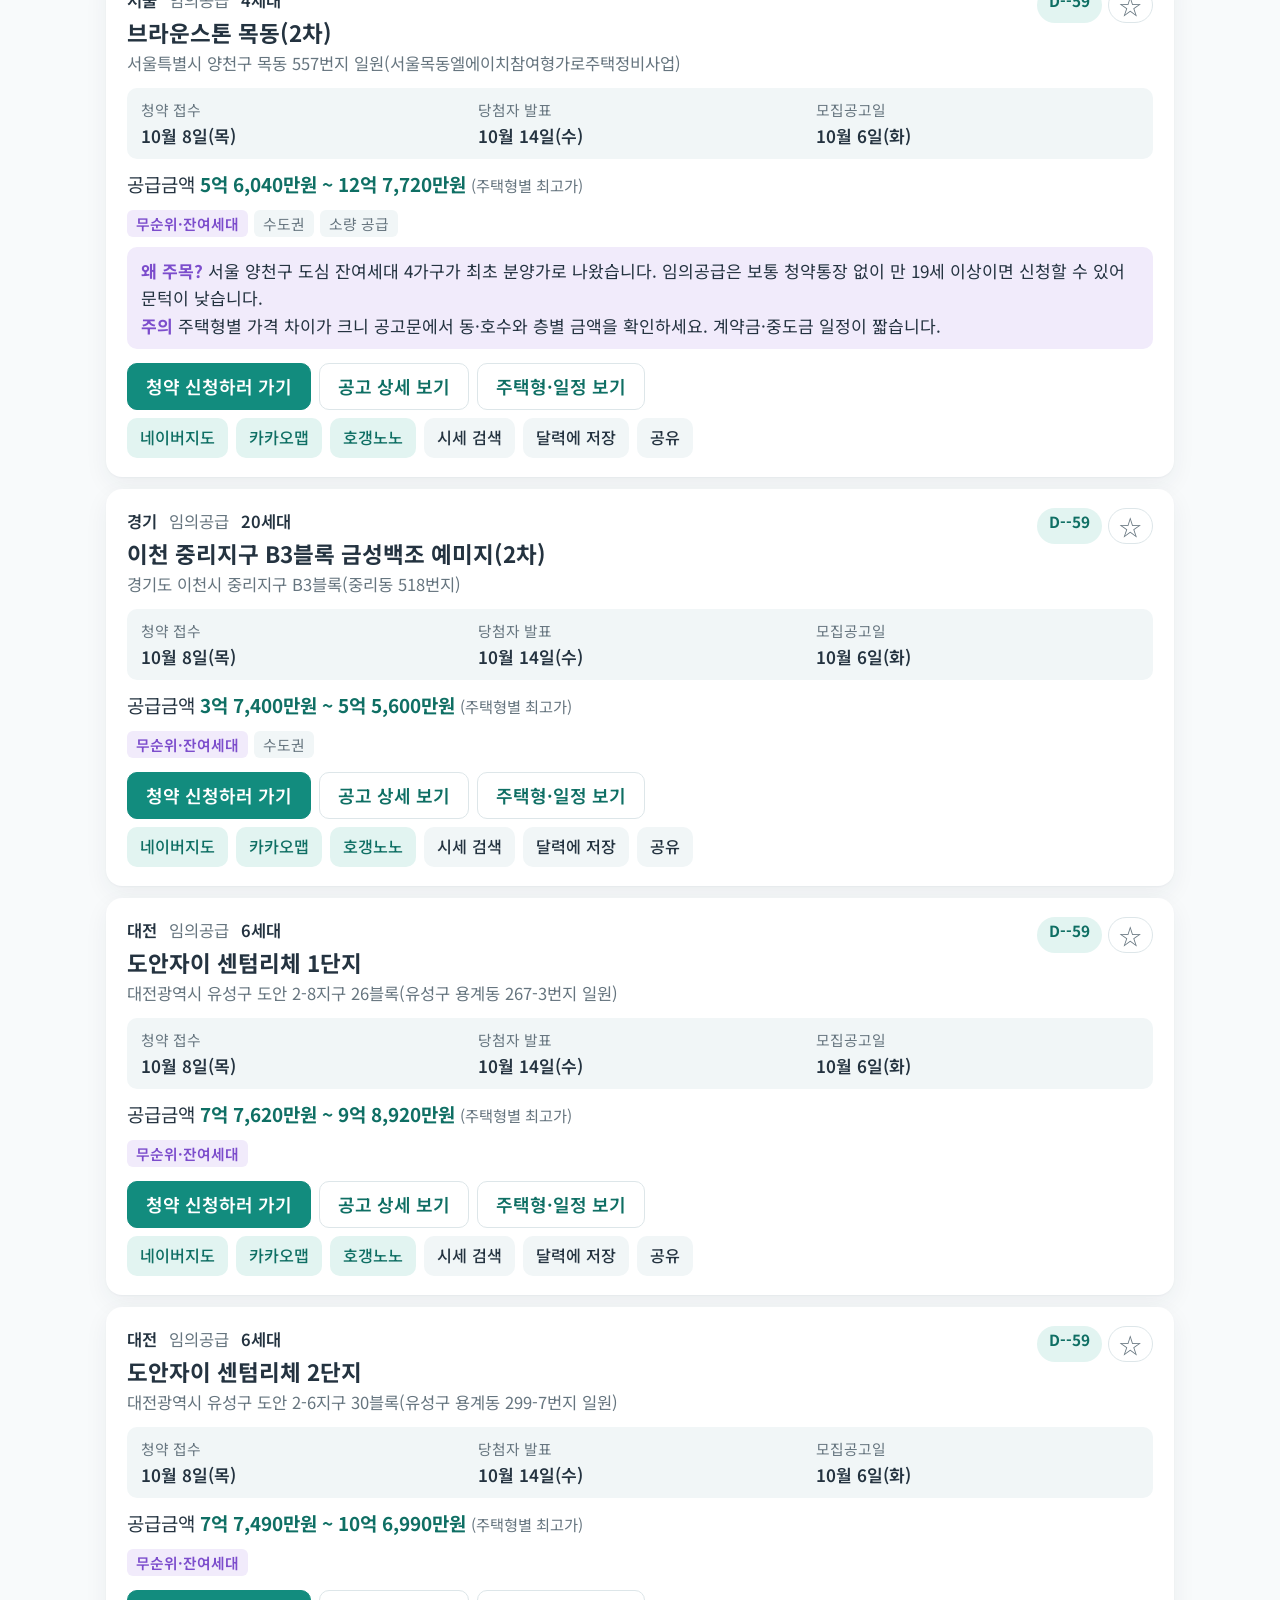
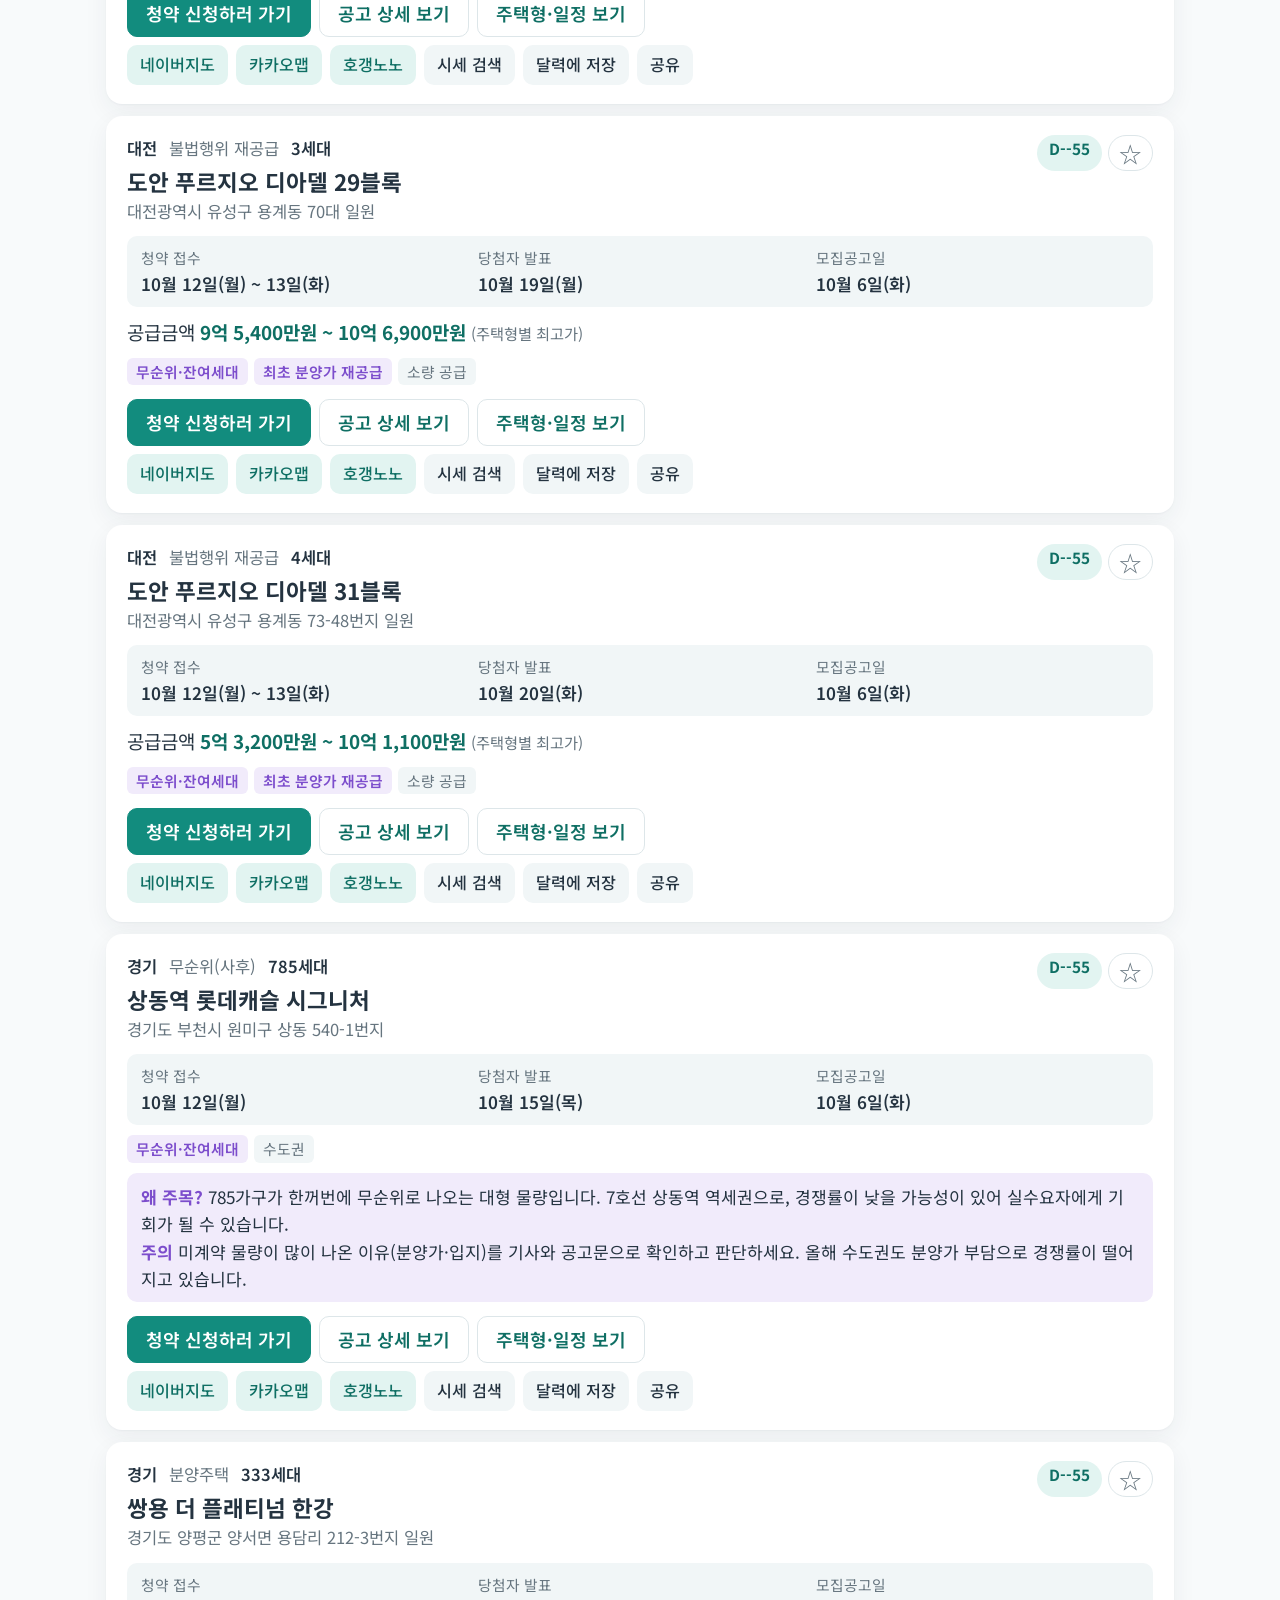
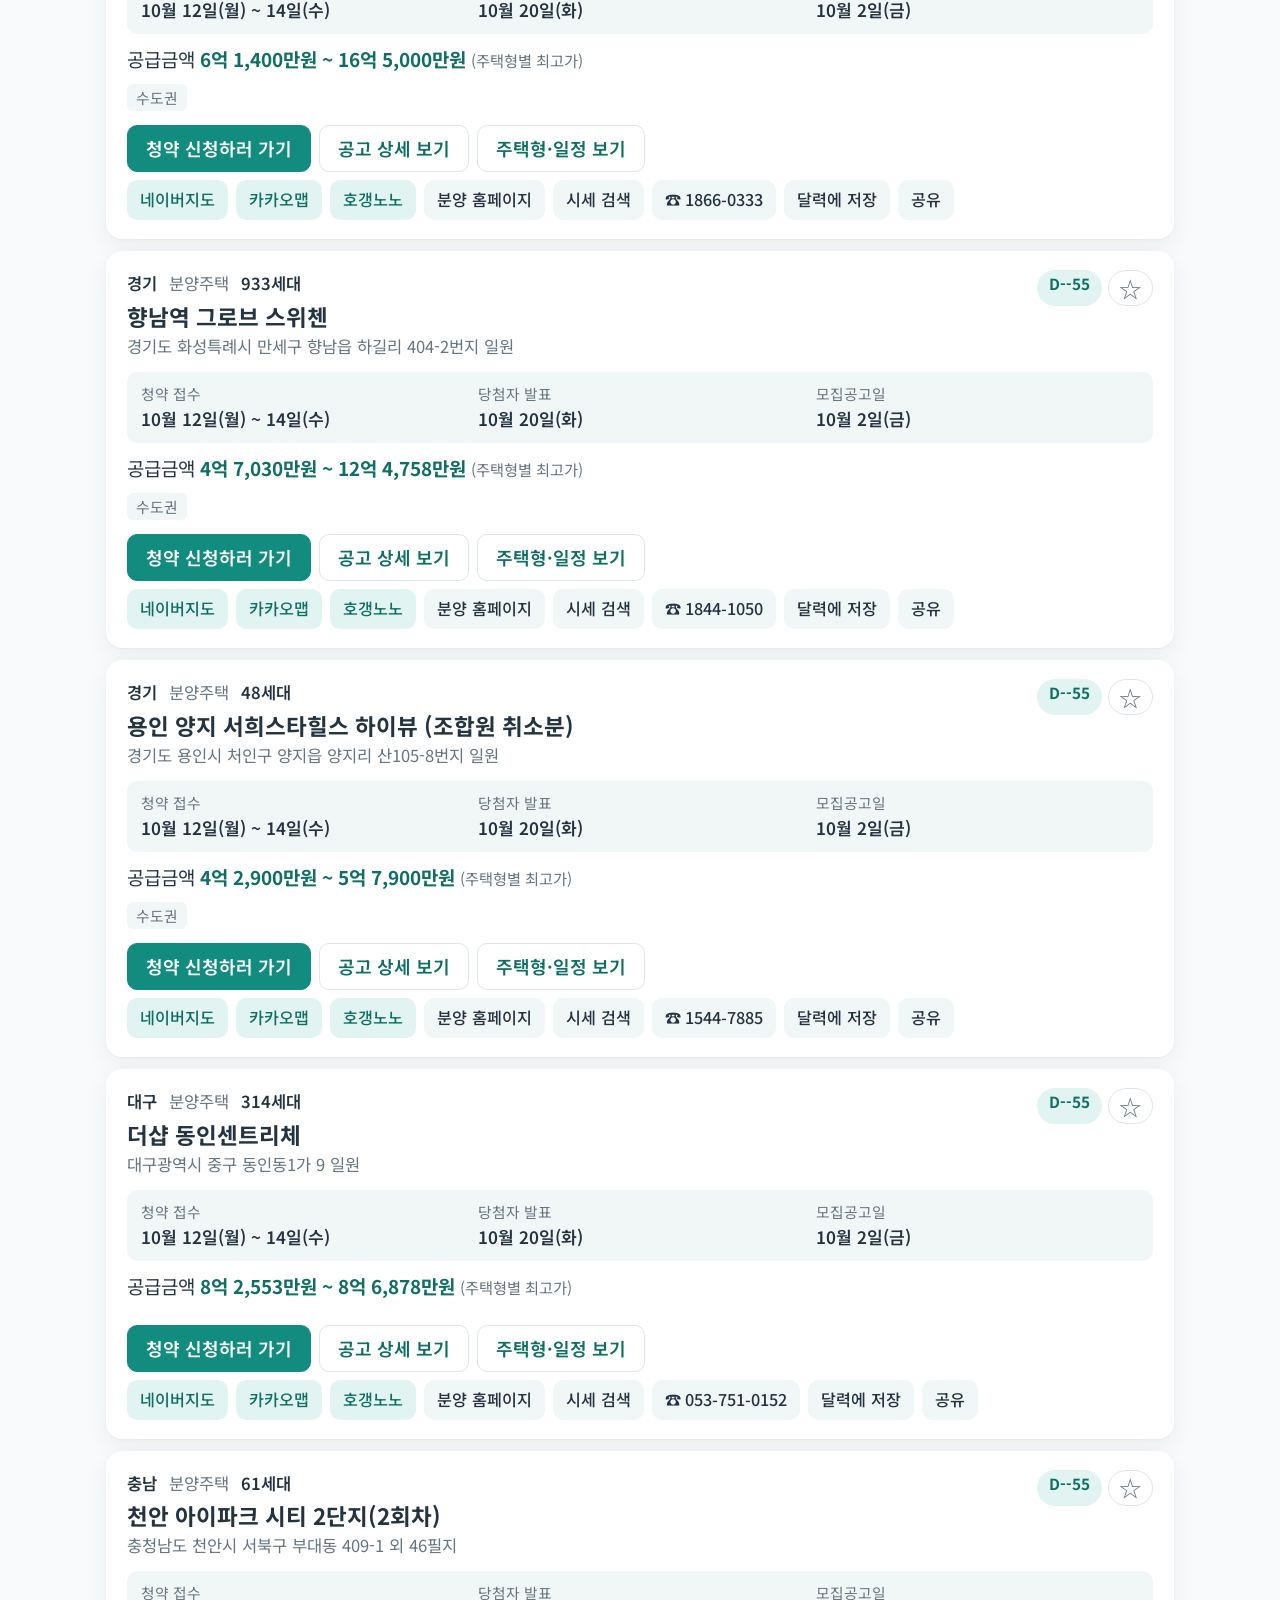
==== commit 80f98a29: "호갱노노 단지 ID 직접 연결(수집기에서 ID·좌표 조회), 카카오맵 좌표 마커, 투자 흐름 탭에서 추천 공고 제거 Co-Authored-By: Claude Fable 5.1 <n" ====
--- a/index.html
+++ b/index.html
@@ -211,8 +211,8 @@
     </div>
     <div class="actions sub-actions">
       <a class="btn ghost map" href="https://map.naver.com/p/search/${mapQuery(it)}" target="_blank" rel="noopener">네이버지도</a>
-      <a class="btn ghost map" href="https://map.kakao.com/link/search/${mapQuery(it)}" target="_blank" rel="noopener">카카오맵</a>
-      <a class="btn ghost map" href="https://hogangnono.com/search?keyword=${aptQuery(it)}" target="_blank" rel="noopener">호갱노노</a>
+      <a class="btn ghost map" href="${it.lat && it.lon ? `https://map.kakao.com/link/map/${encodeURIComponent(it.name.replace(/\(.*?\)/g, "").trim())},${it.lat},${it.lon}` : `https://map.kakao.com/link/search/${mapQuery(it)}`}" target="_blank" rel="noopener">카카오맵</a>
+      <a class="btn ghost map" href="${it.hogangnono_id ? `https://hogangnono.com/apt/${esc(it.hogangnono_id)}` : `https://hogangnono.com/search?q=${aptQuery(it)}`}" target="_blank" rel="noopener">호갱노노${it.hogangnono_id ? "" : " 검색"}</a>
       ${it.homepage ? `<a class="btn ghost" href="${esc(it.homepage)}" target="_blank" rel="noopener">분양 홈페이지</a>` : ""}
       <a class="btn ghost" href="https://search.naver.com/search.naver?query=${q}" target="_blank" rel="noopener">시세 검색</a>
       ${it.phone ? `<a class="btn ghost phone" href="tel:${esc(it.phone.replace(/[^0-9]/g, ""))}">☎ ${esc(it.phone)}</a>` : ""}
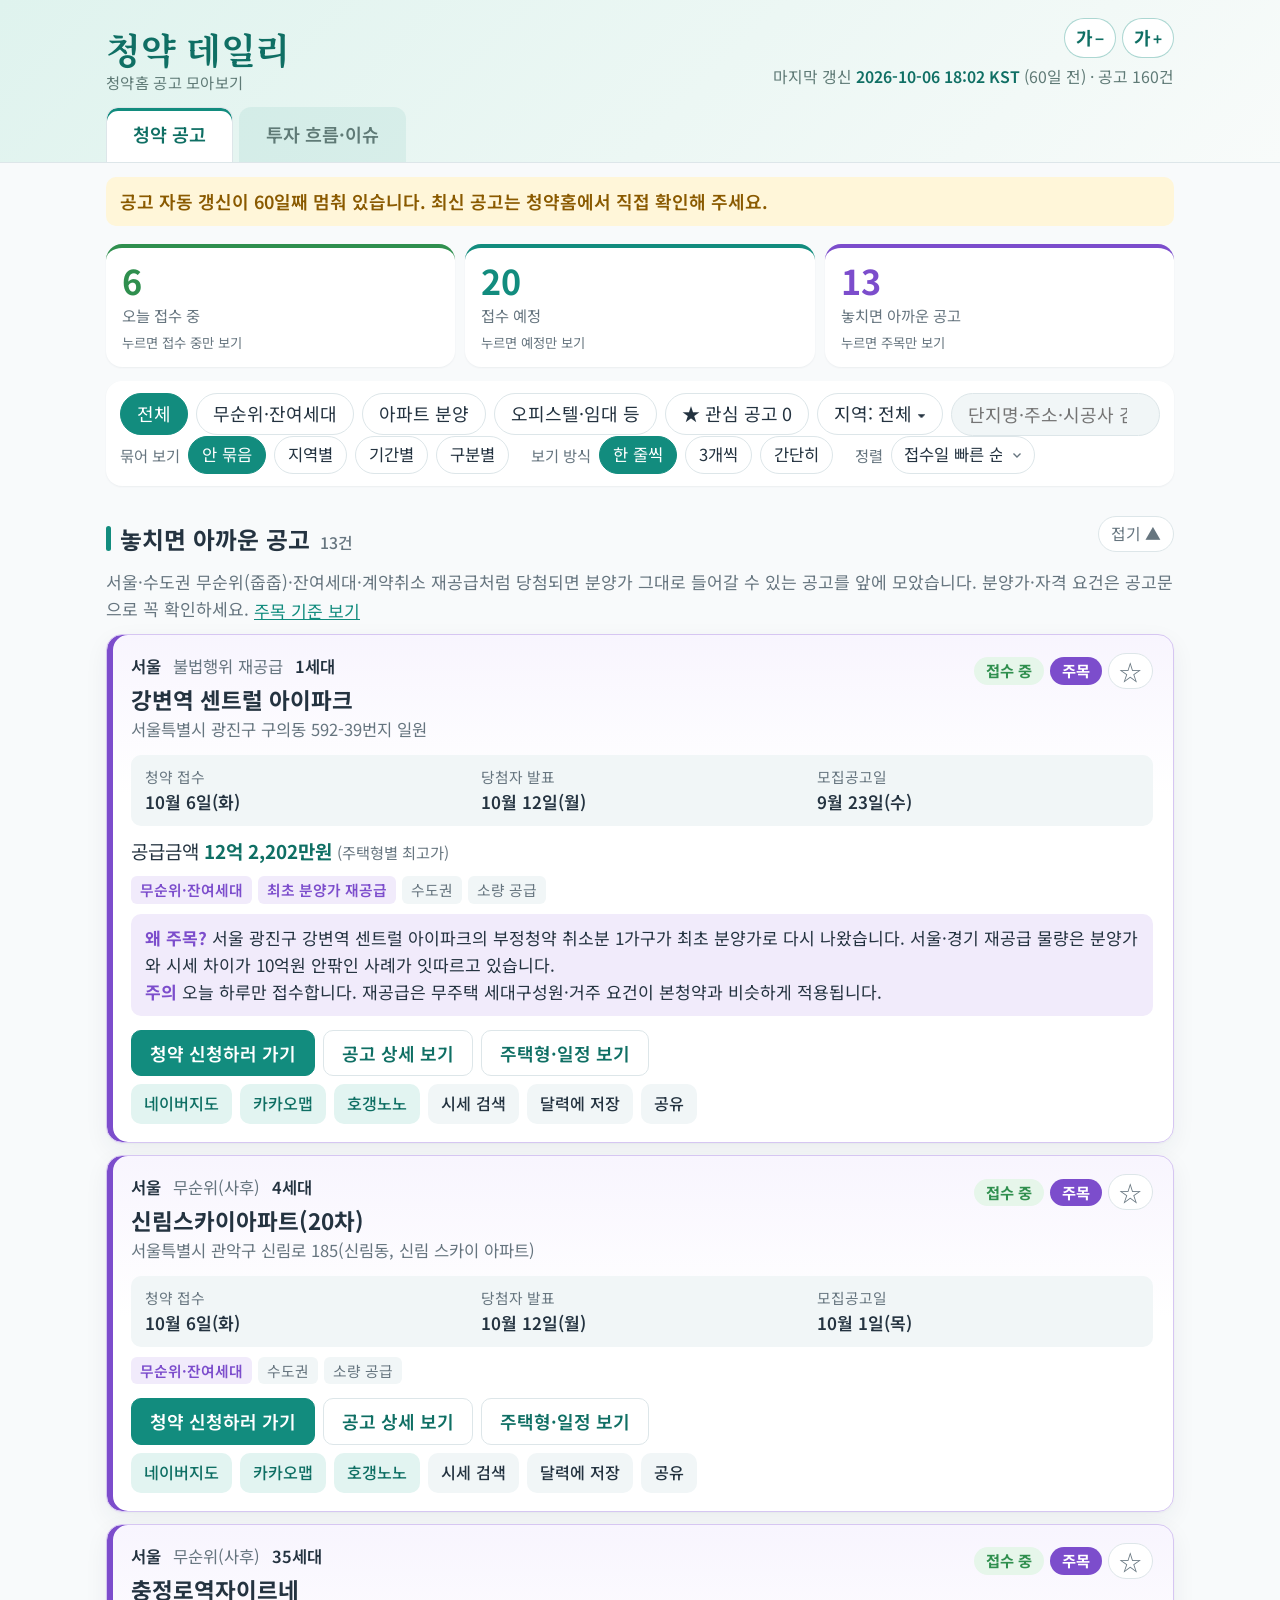
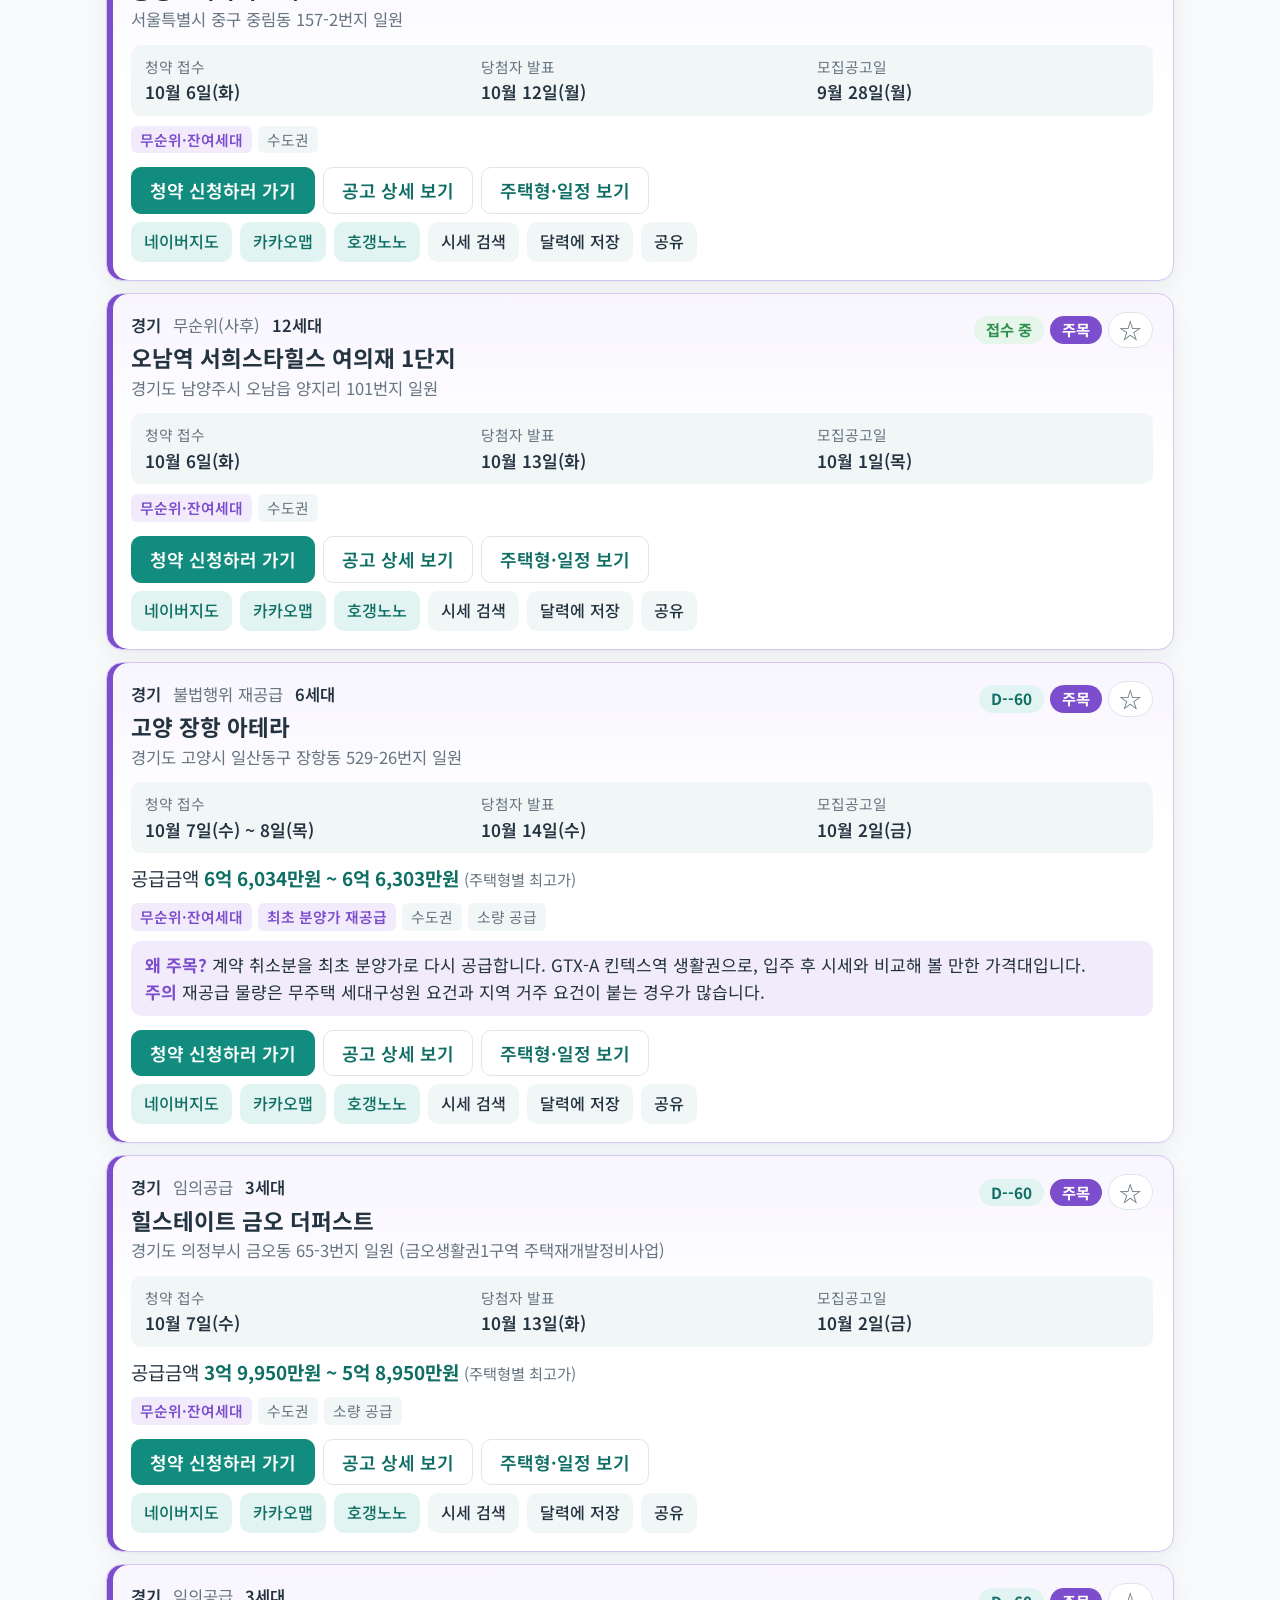
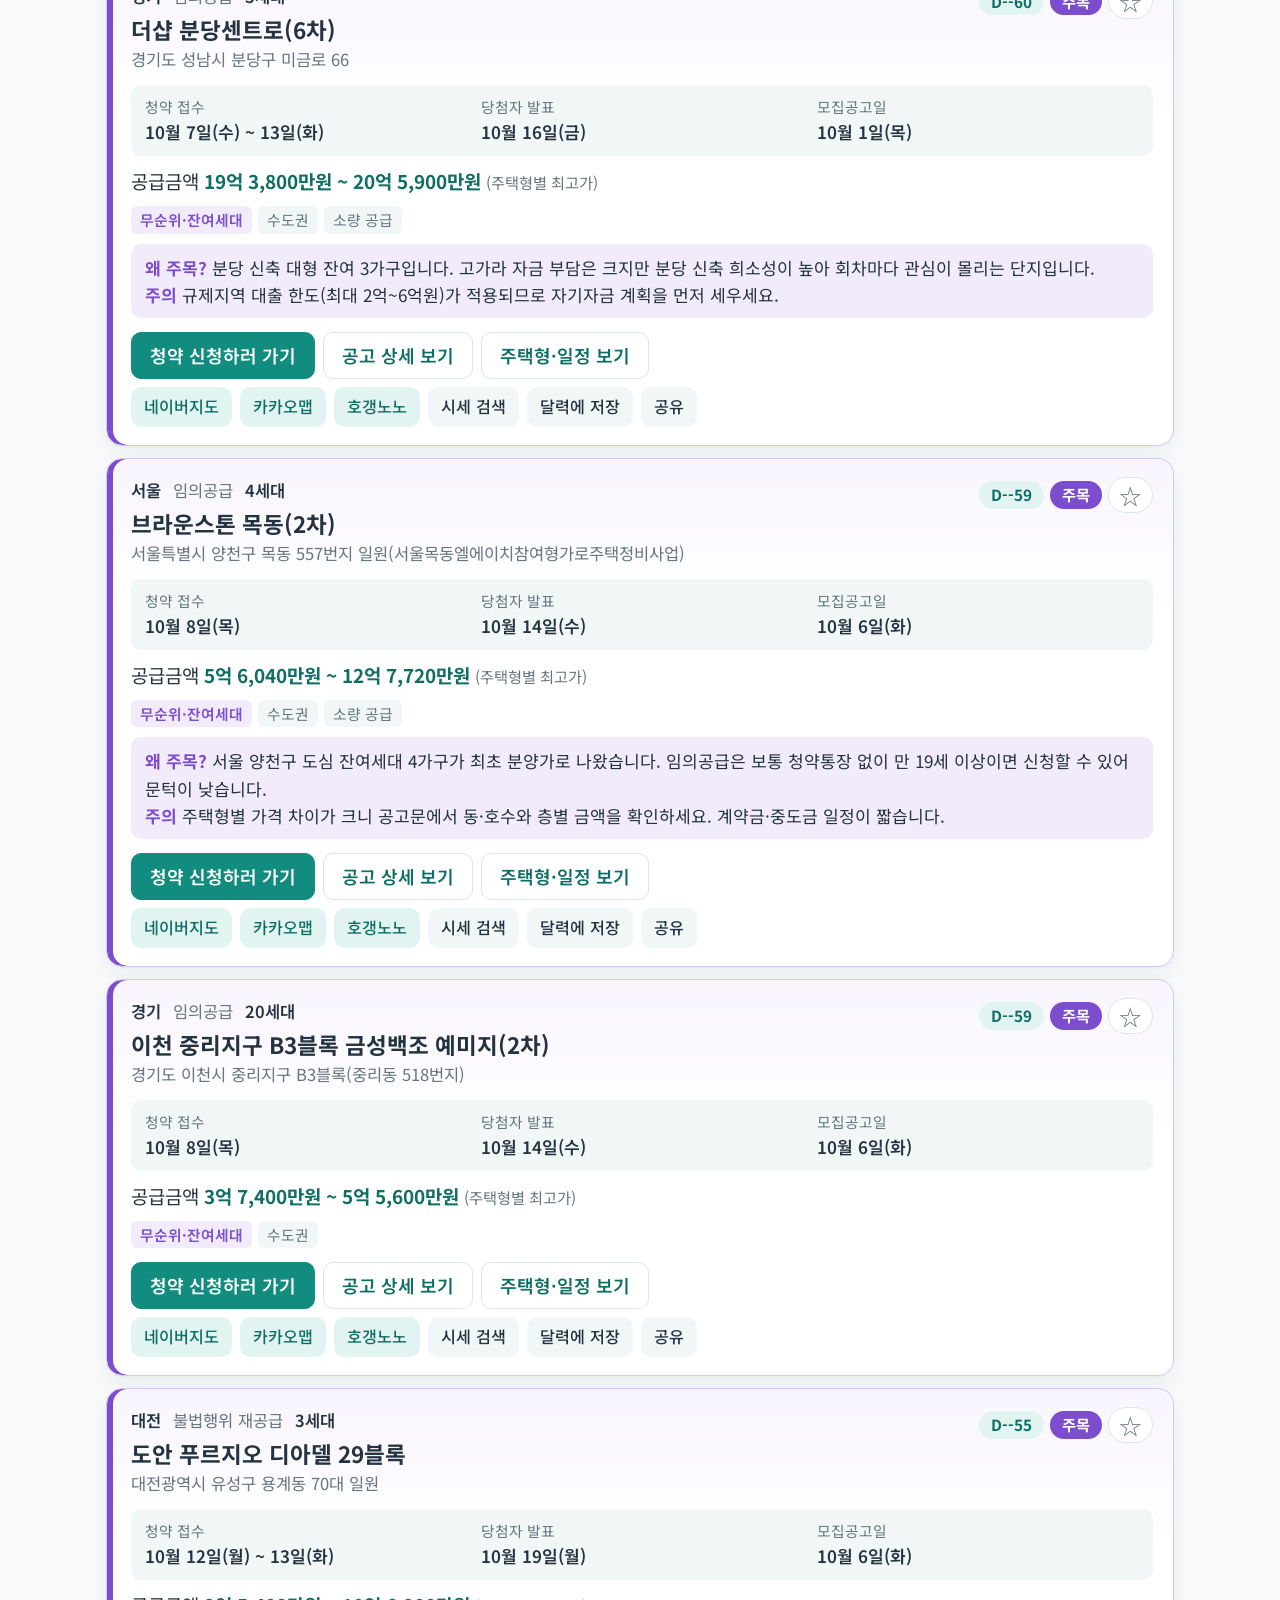
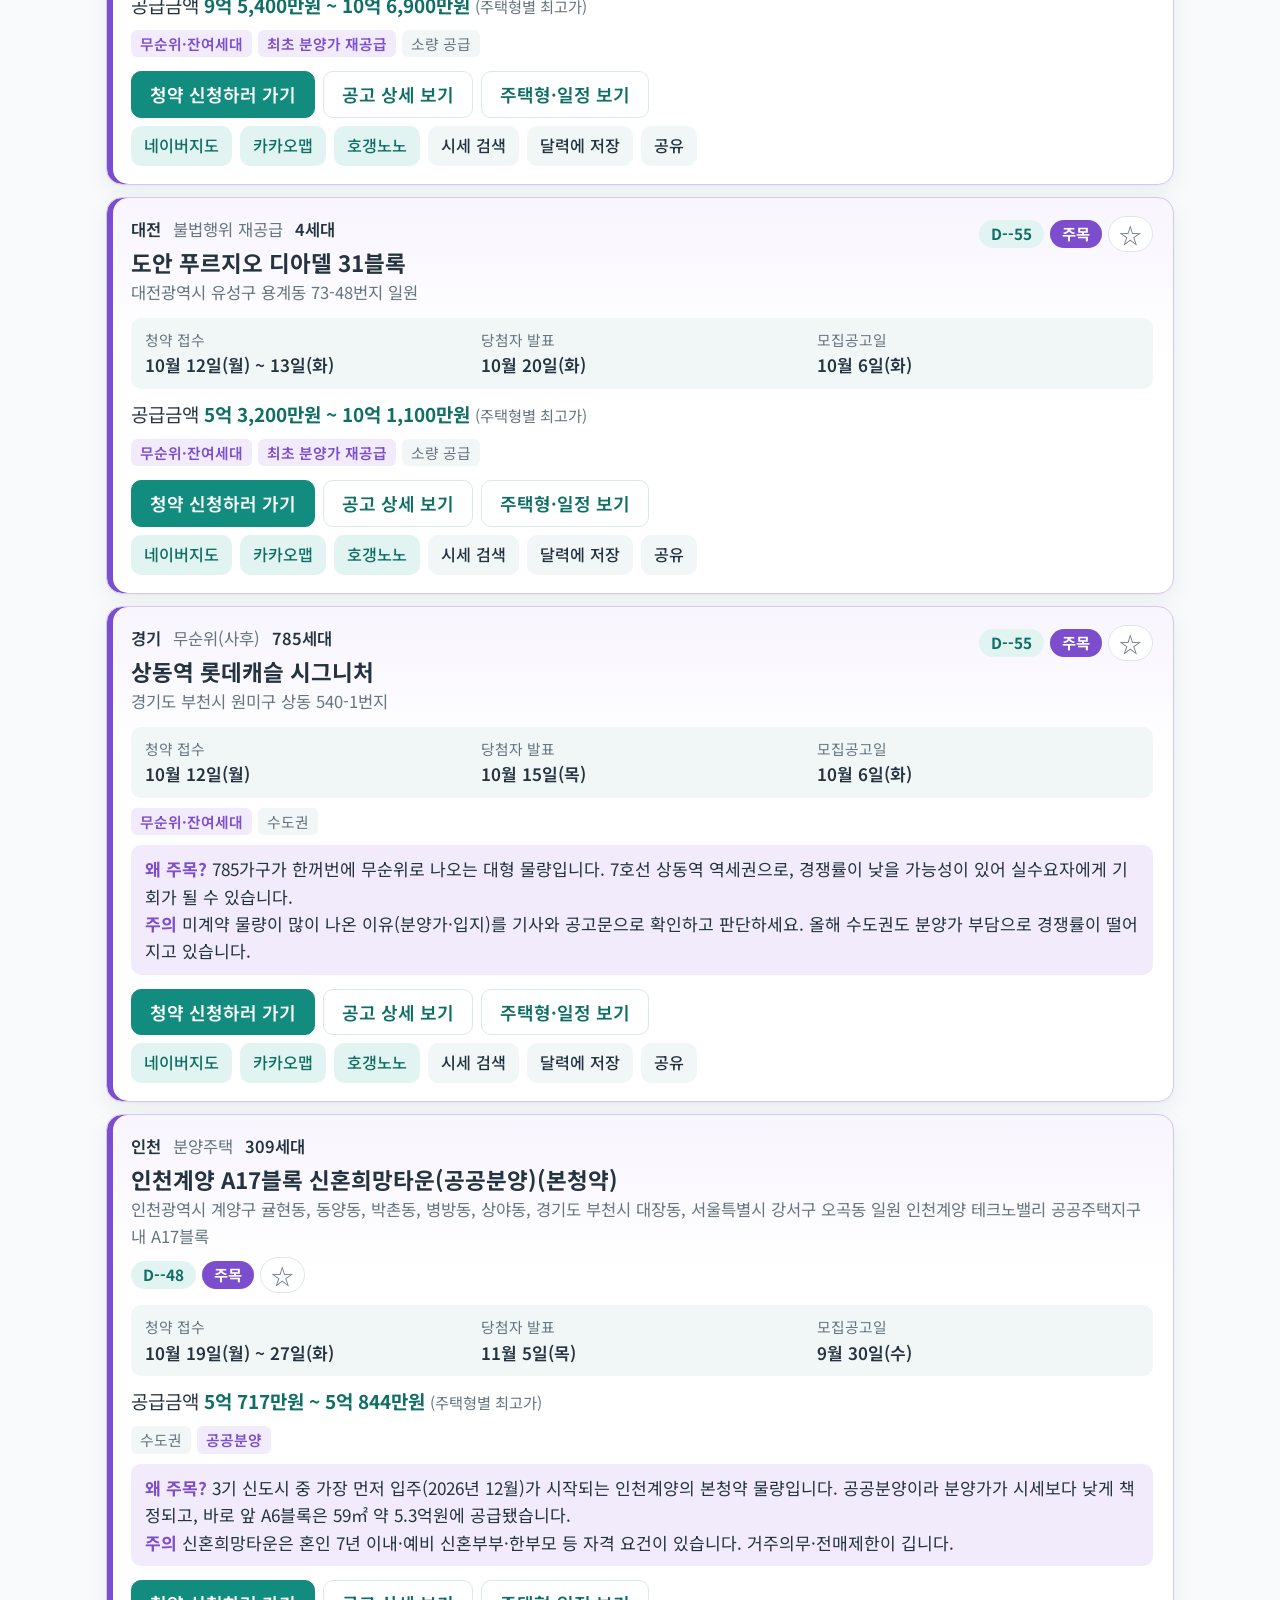
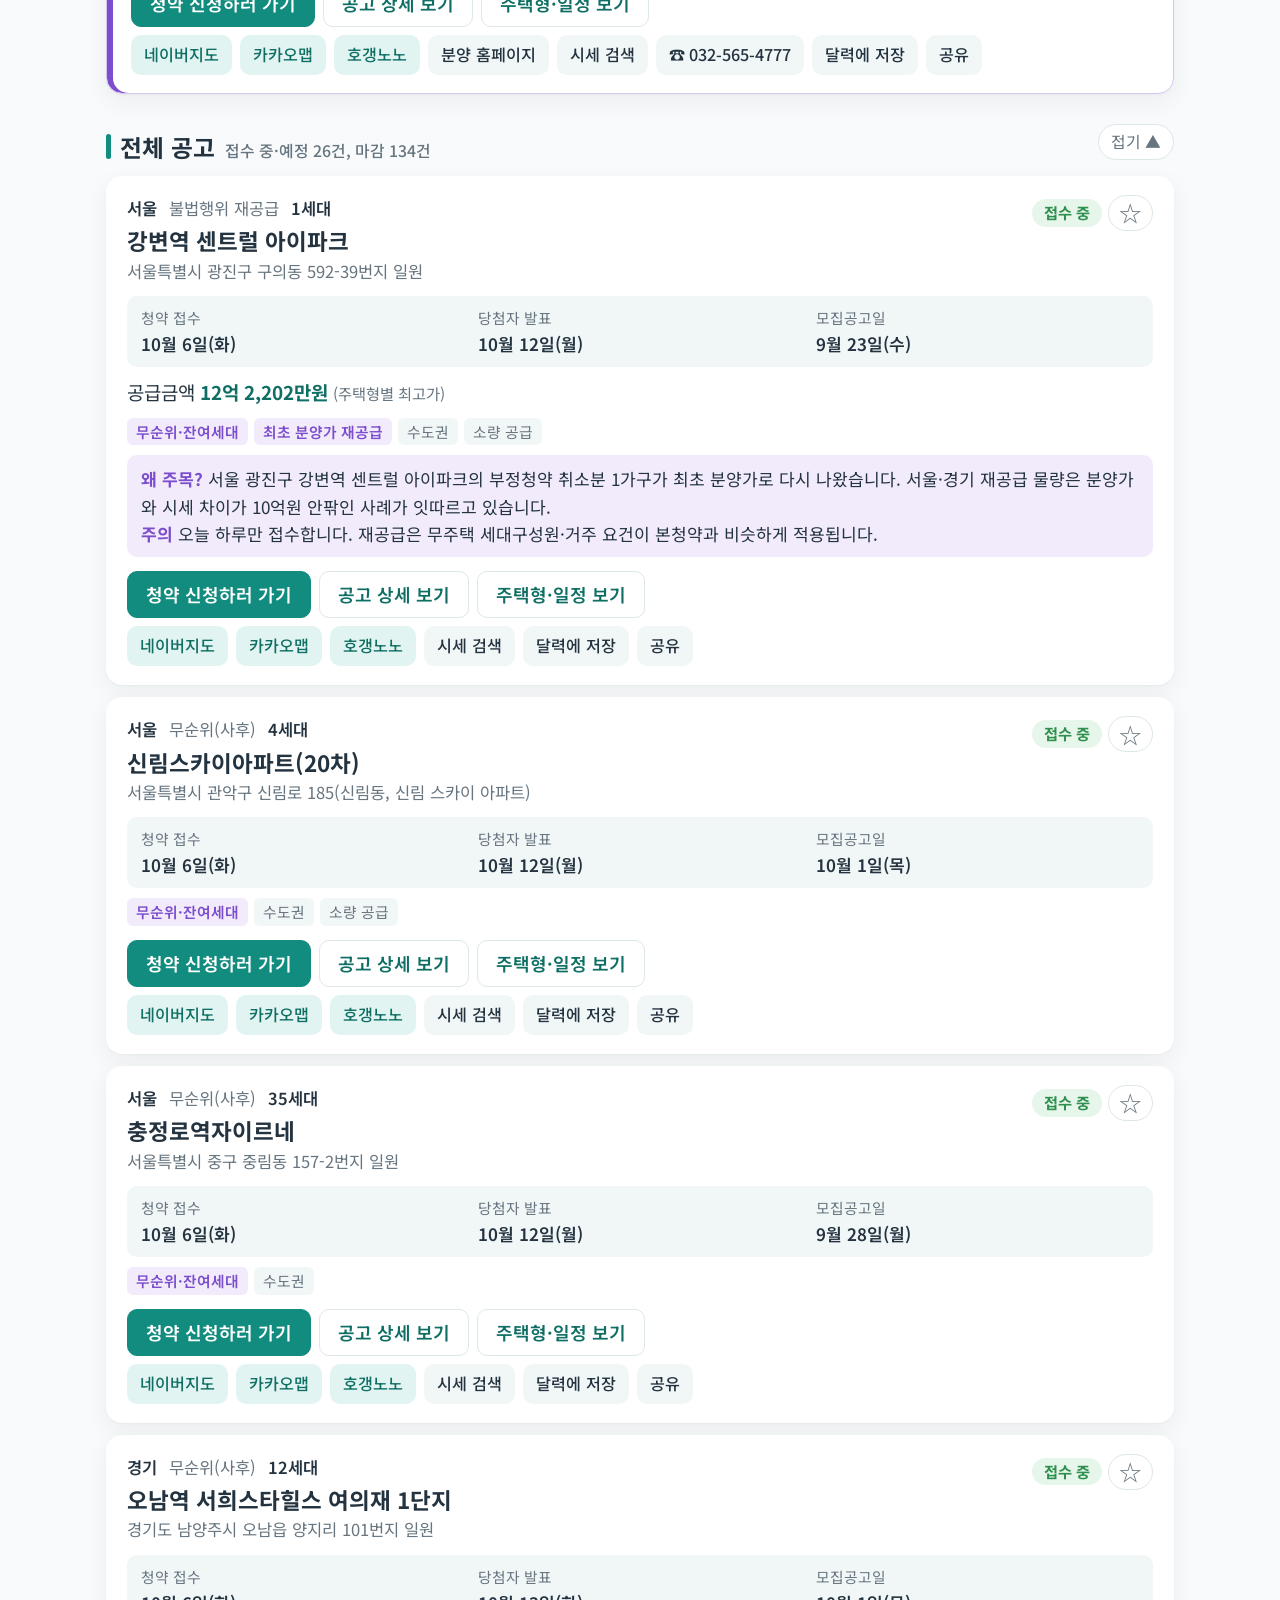
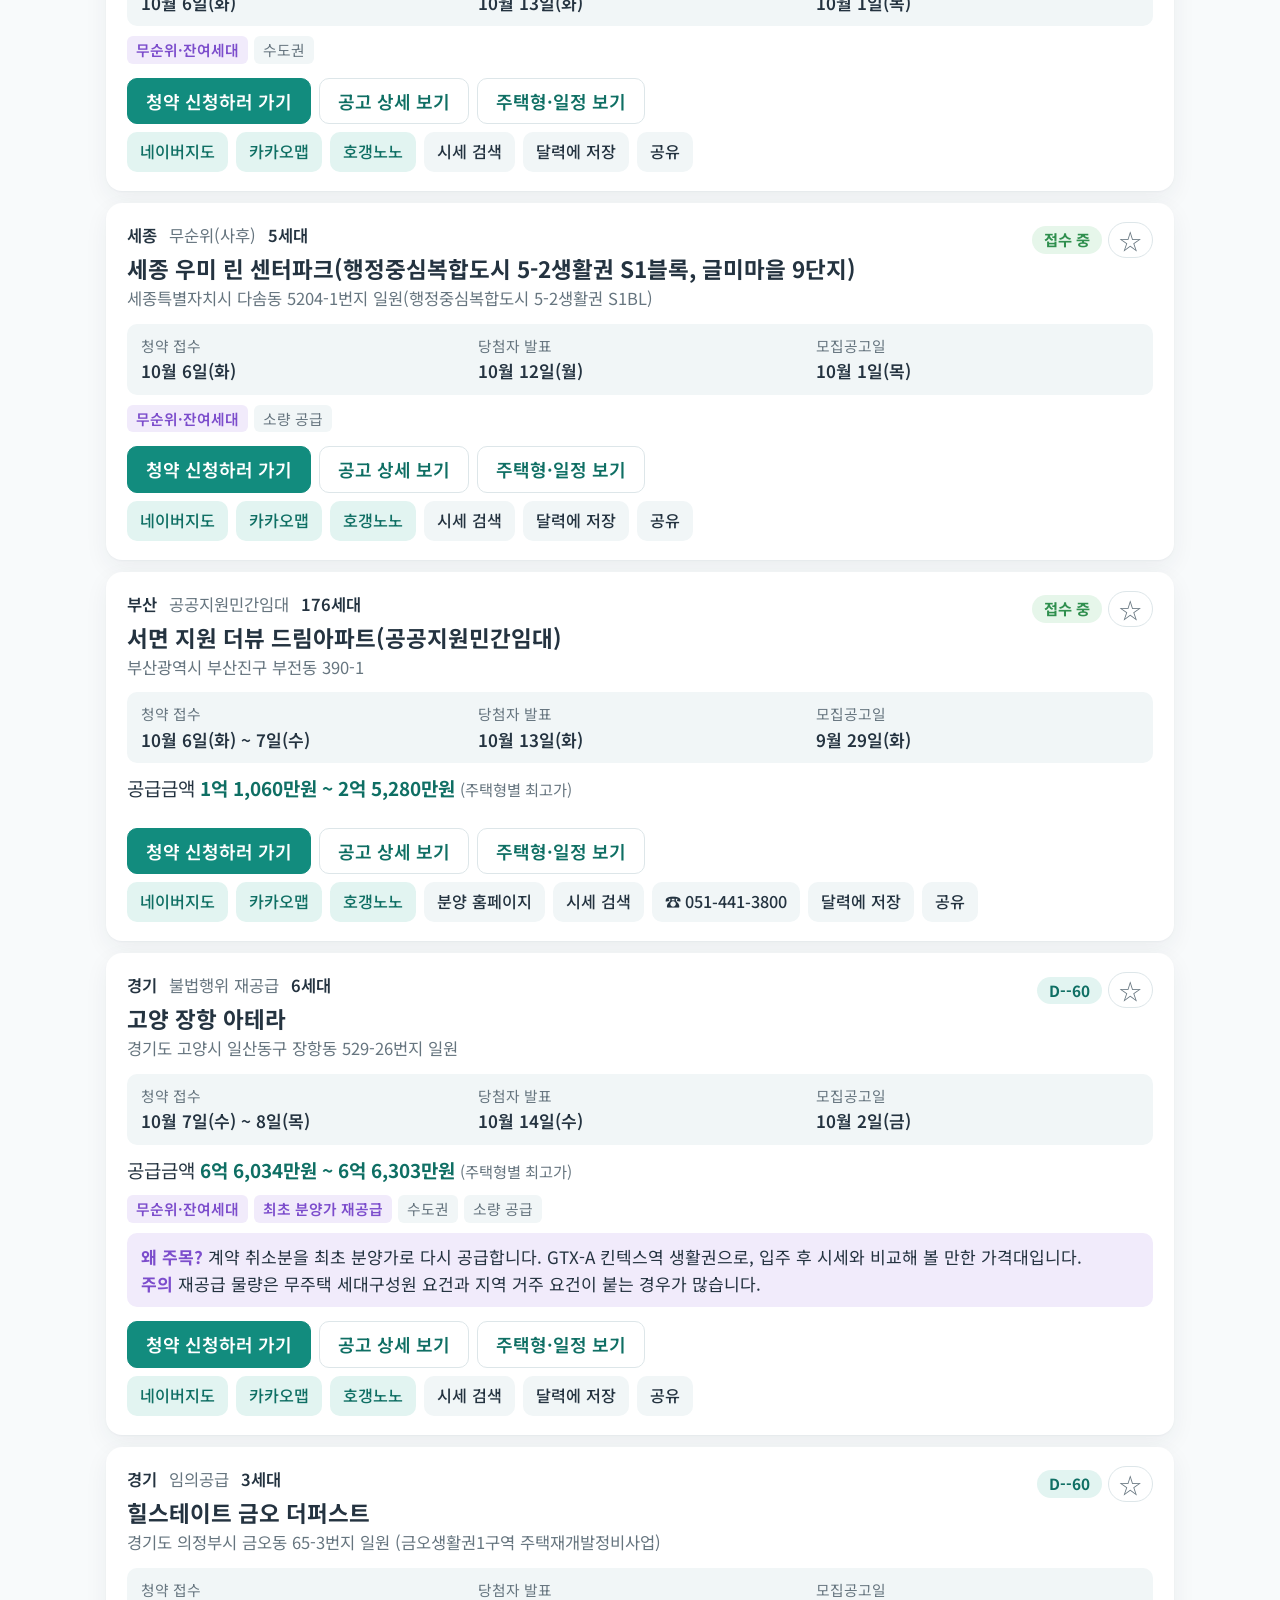
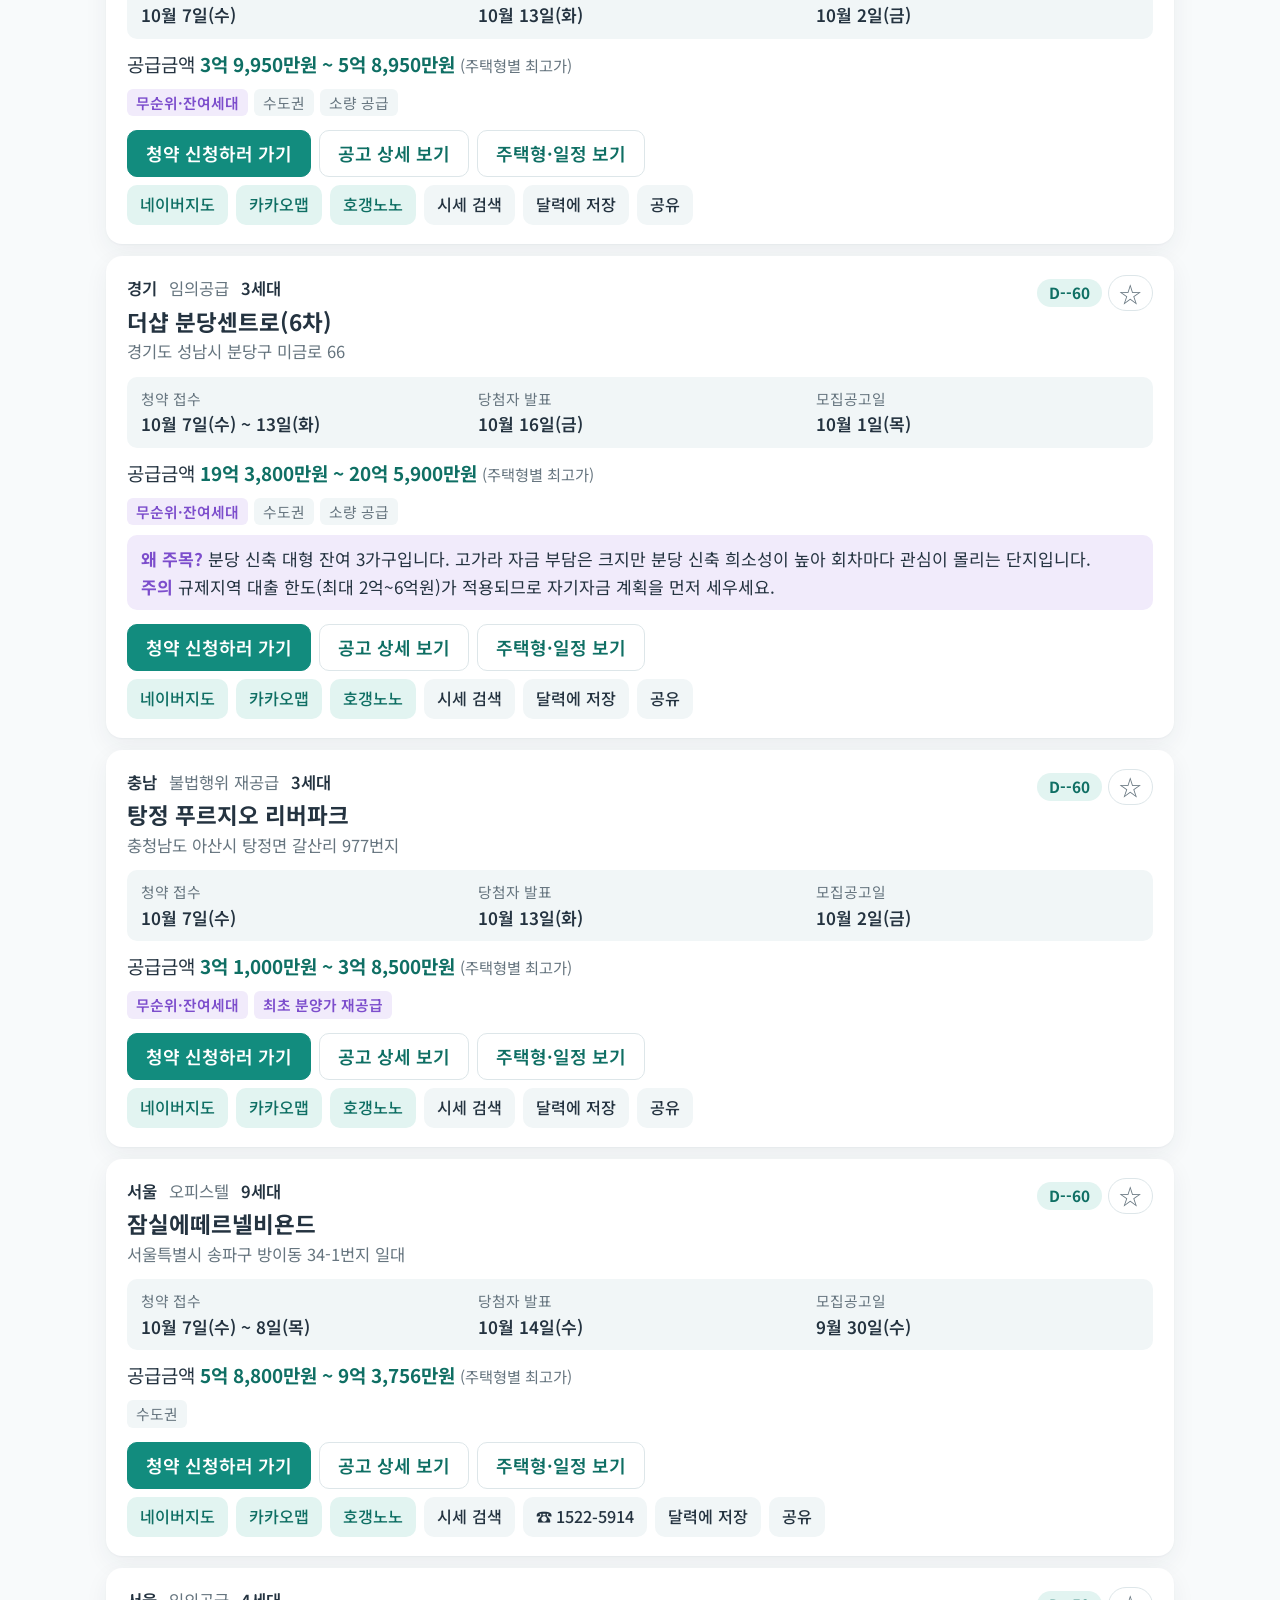
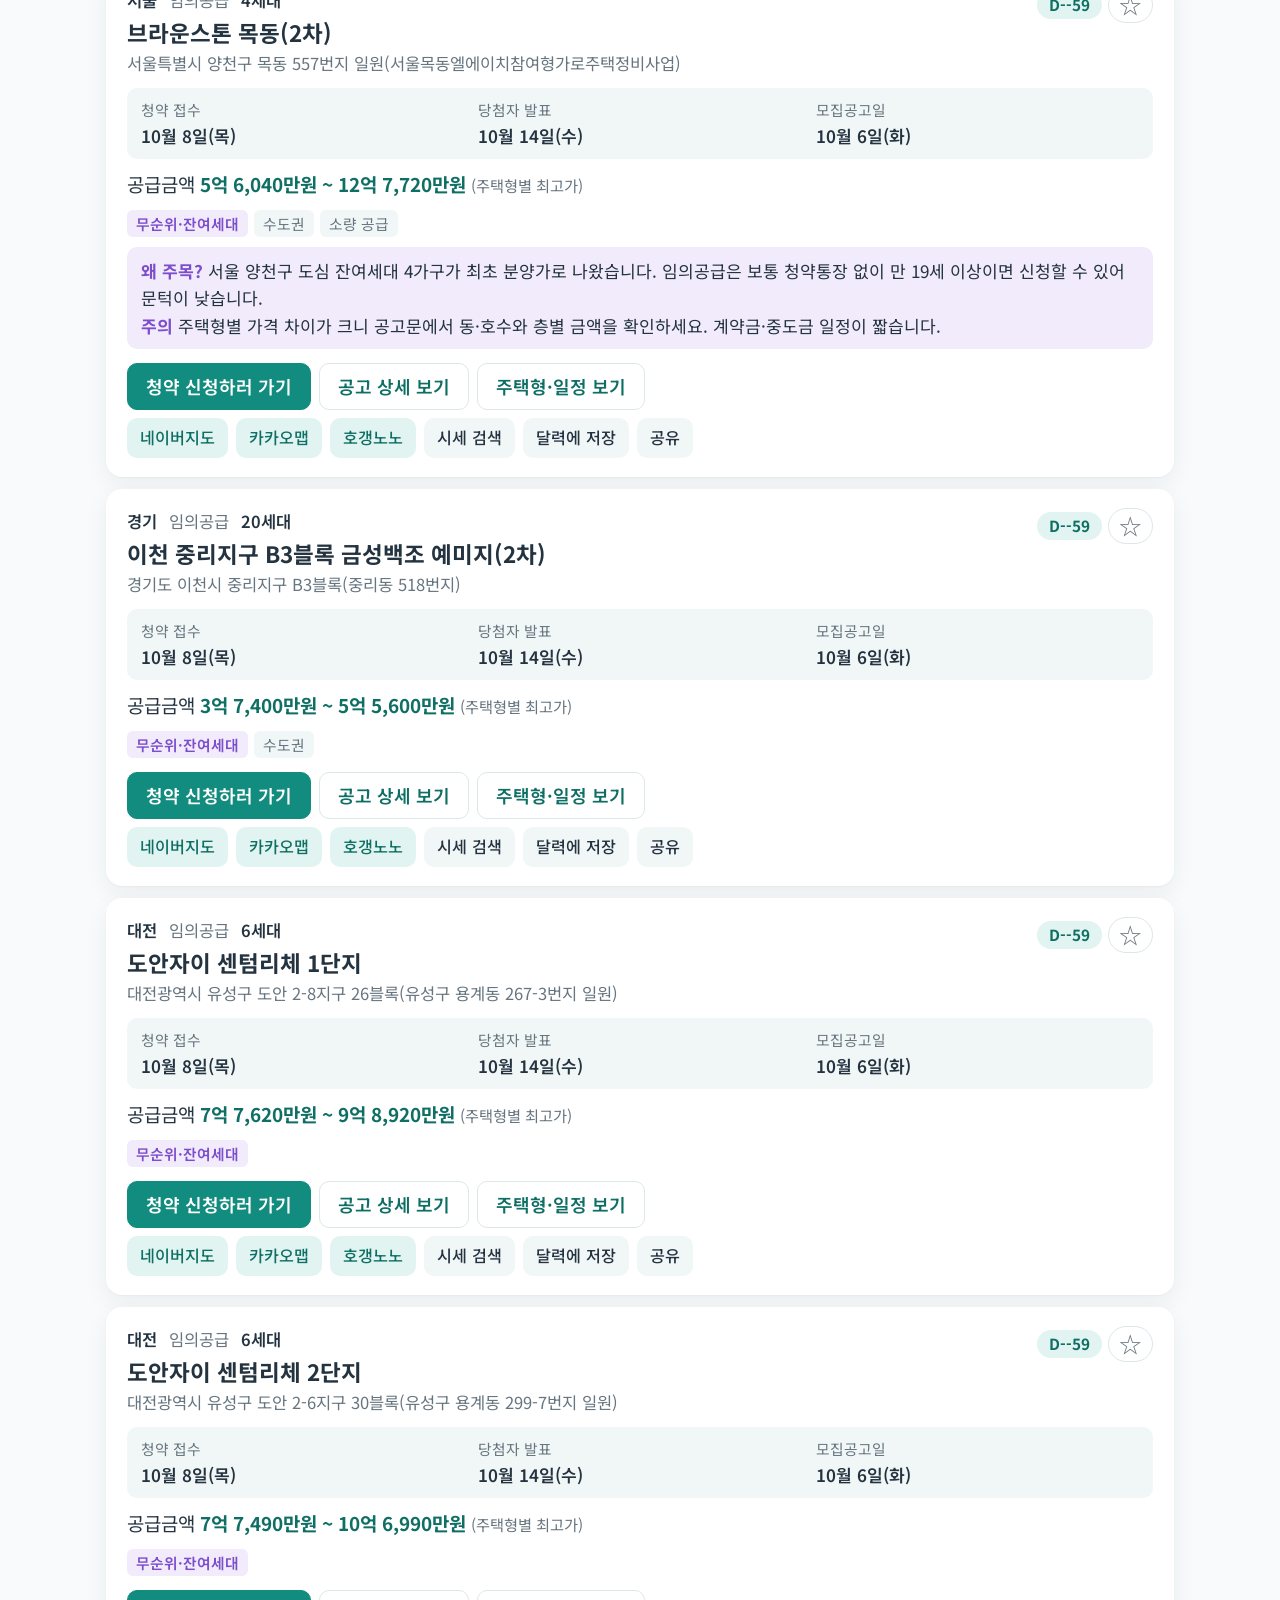
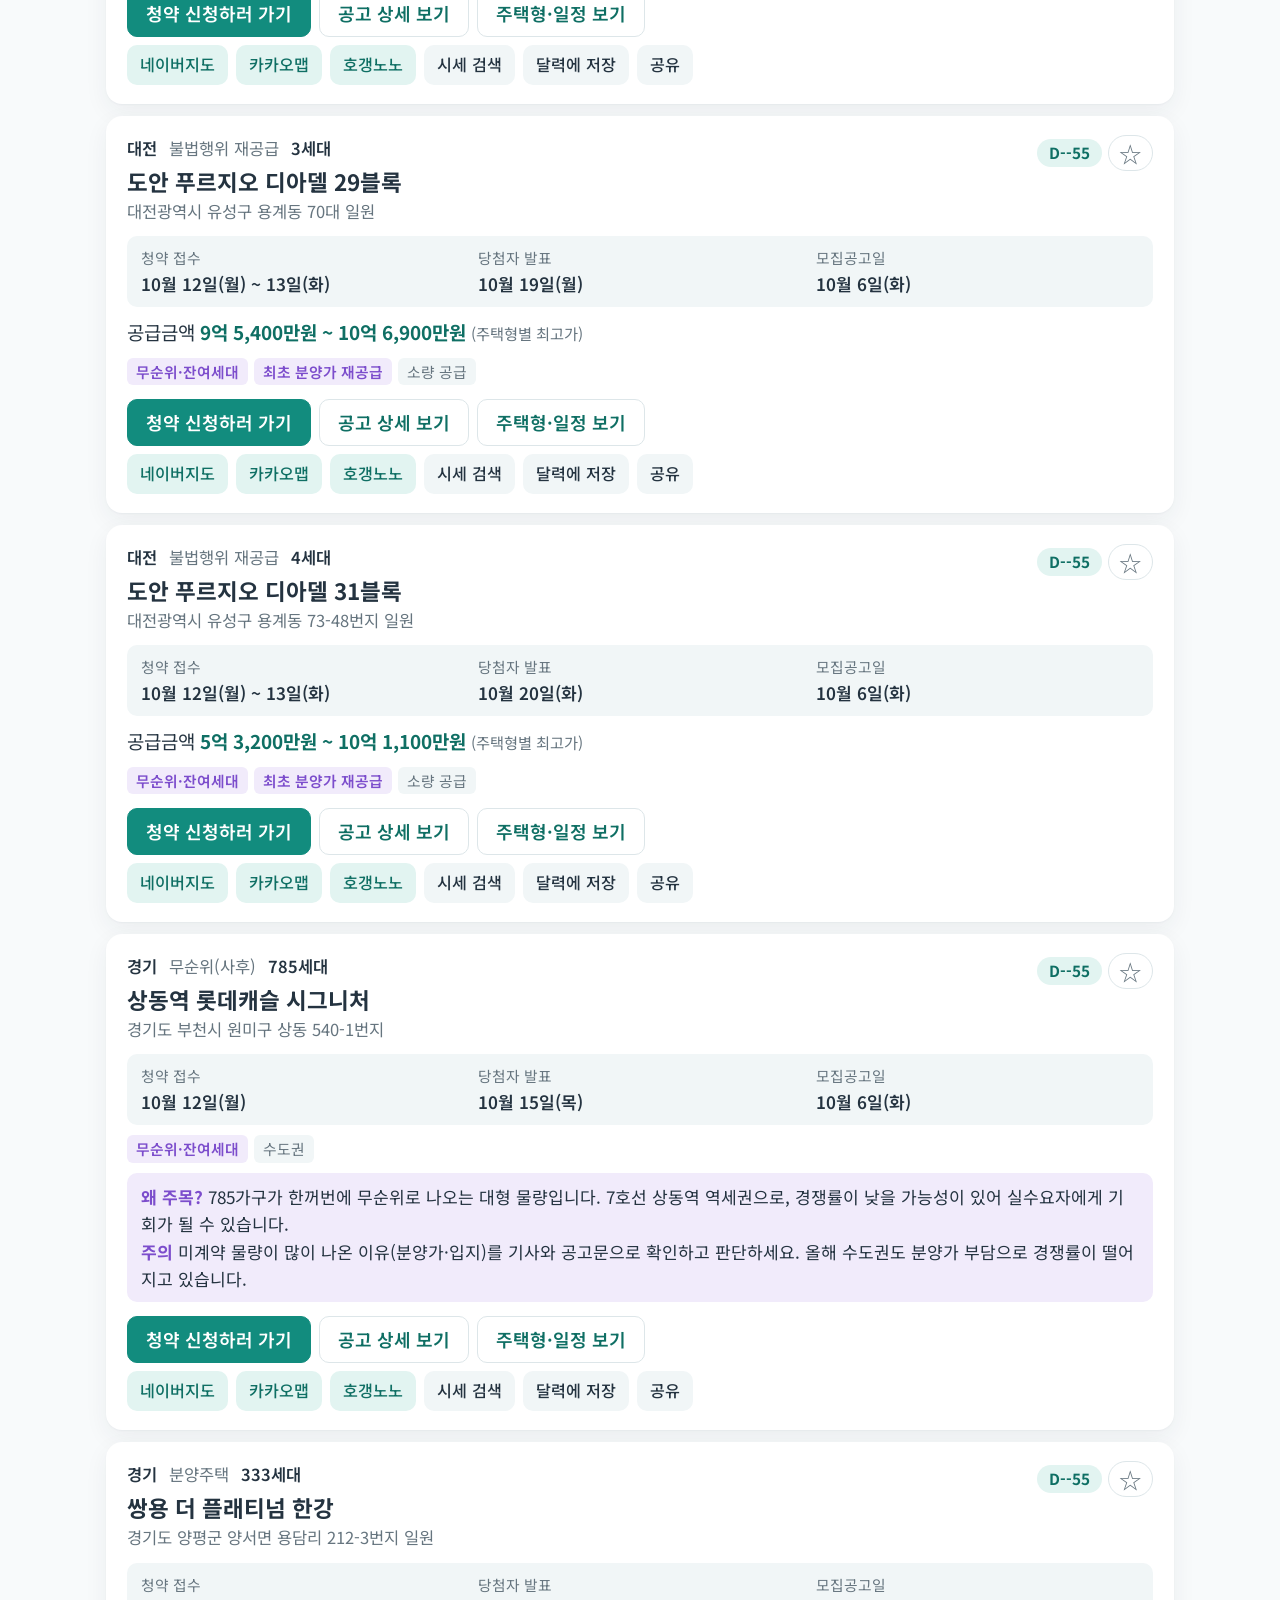
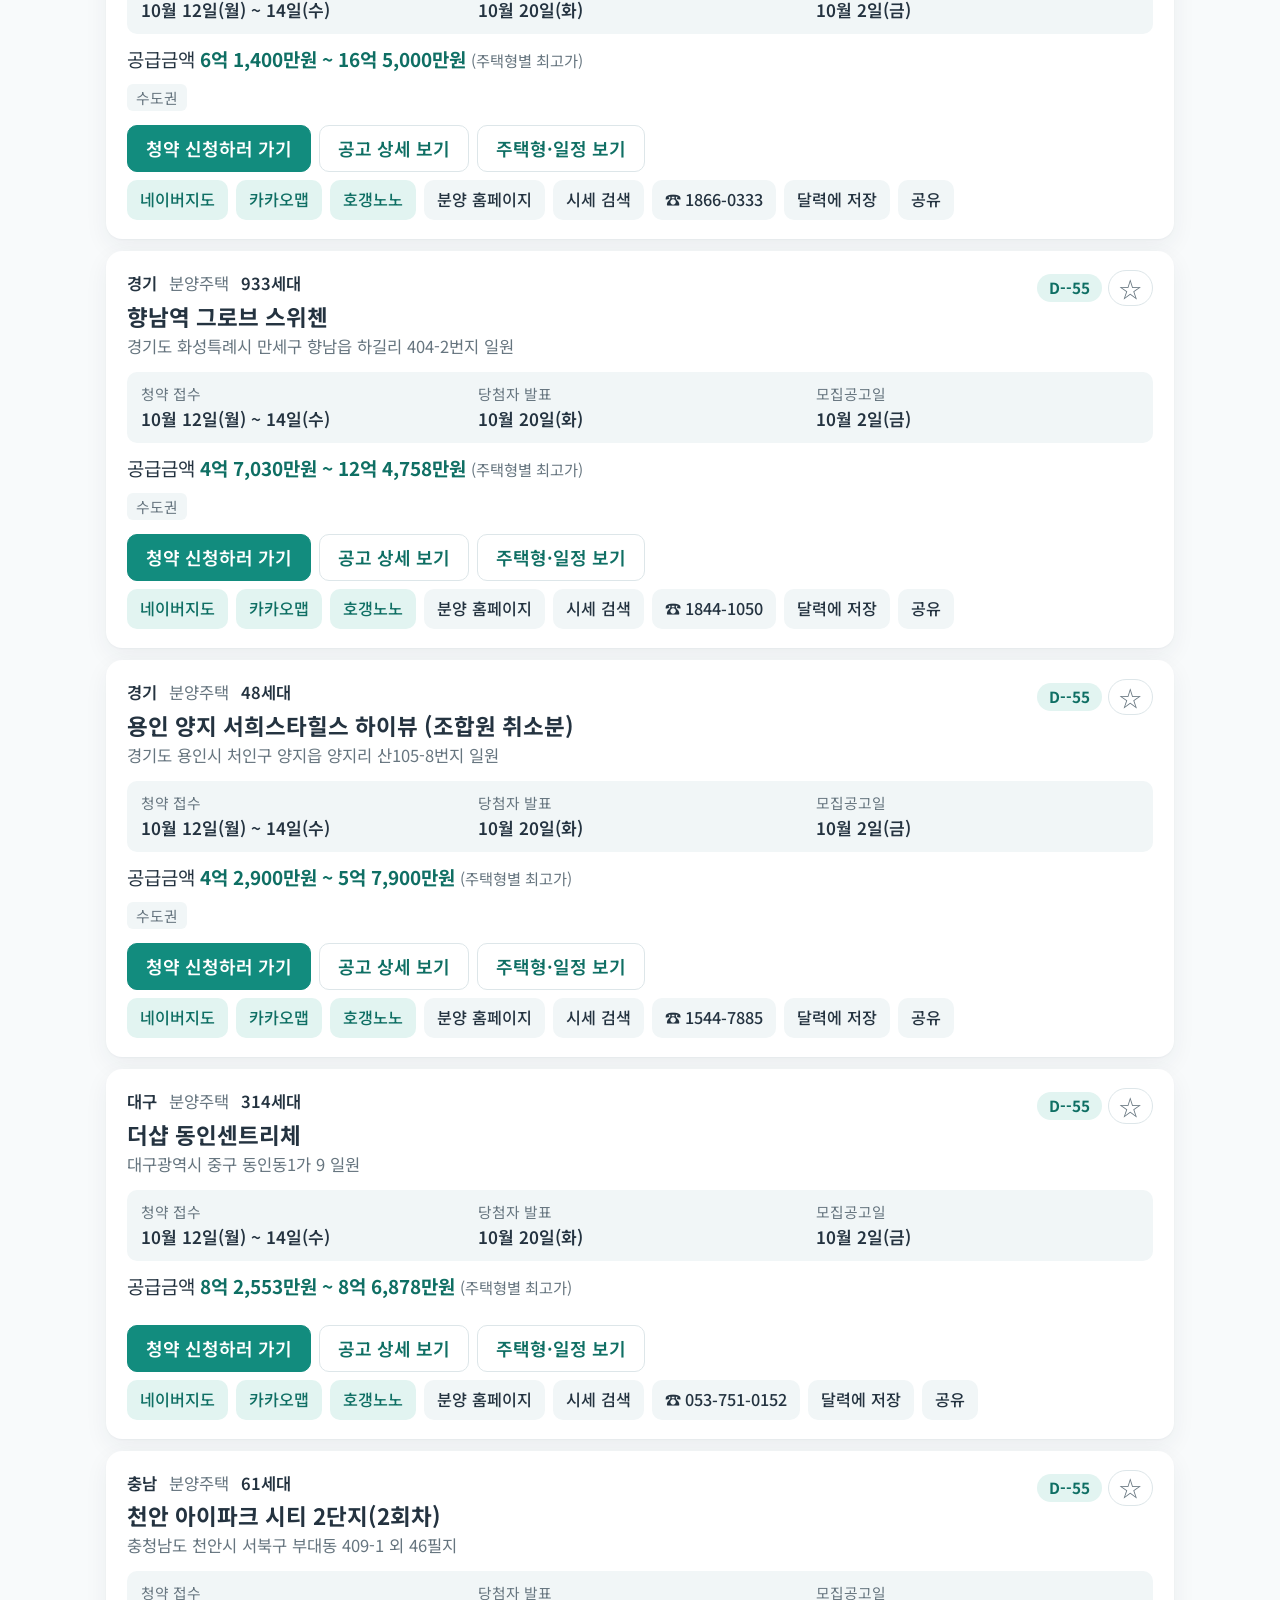
==== commit 5d6bd65d: "토글 글자 가운데 정렬, 옵션 묶음 단위 줄바꿈 Co-Authored-By: Claude Fable 5.1 <noreply@anthropic.com>" ====
--- a/index.html
+++ b/index.html
@@ -53,25 +53,28 @@
       <div class="region-head"><b>지역을 여러 개 고를 수 있어요</b><span><button class="chip small" id="region-clear" type="button">전체 해제</button><button class="chip small" id="region-capital" type="button">수도권만</button><button class="chip small" id="region-close" type="button">닫기</button></span></div>
       <div class="region-grid" id="region-grid"></div>
     </div>
-    <div class="row">
-      <span class="seg-label">묶어 보기</span>
-      <button class="chip small" data-group="none">안 묶음</button>
-      <button class="chip small" data-group="region">지역별</button>
-      <button class="chip small" data-group="period">기간별</button>
-      <button class="chip small" data-group="cat">구분별</button>
-      <span class="seg-label" style="margin-left:8px">보기 방식</span>
-      <button class="chip small" data-view="one">한 줄씩</button>
-      <button class="chip small" data-view="grid">3개씩</button>
-      <button class="chip small" data-view="compact">간단히</button>
-      <span class="seg-label" style="margin-left:8px">정렬</span>
-      <select id="sort" class="small">
-        <option value="date">접수일 빠른 순</option>
-        <option value="deadline">마감 임박 순</option>
-        <option value="price_asc">분양가 낮은 순</option>
-        <option value="price_desc">분양가 높은 순</option>
-        <option value="units">세대수 많은 순</option>
-        <option value="score">주목도 순</option>
-      </select>
+    <div class="row row-opts">
+      <div class="seg"><span class="seg-label">묶어 보기</span>
+<span class="chips"><button class="chip small" data-group="none">안 묶음</button>
+        <button class="chip small" data-group="region">지역별</button>
+        <button class="chip small" data-group="period">기간별</button>
+        <button class="chip small" data-group="cat">구분별</button></span>
+      </div>
+      <div class="seg"><span class="seg-label">보기 방식</span>
+<span class="chips"><button class="chip small" data-view="one">한 줄씩</button>
+        <button class="chip small" data-view="grid">3개씩</button>
+        <button class="chip small" data-view="compact">간단히</button></span>
+      </div>
+      <div class="seg"><span class="seg-label">정렬</span>
+<span class="chips"><select id="sort" class="small">
+          <option value="date">접수일 빠른 순</option>
+          <option value="deadline">마감 임박 순</option>
+          <option value="price_asc">분양가 낮은 순</option>
+          <option value="price_desc">분양가 높은 순</option>
+          <option value="units">세대수 많은 순</option>
+          <option value="score">주목도 순</option>
+        </select></span>
+      </div>
     </div>
   </div>
   <div class="applied" id="applied" hidden><span id="applied-text"></span><button class="chip small" id="reset" type="button">조건 모두 지우기</button></div>
--- a/assets/style.css
+++ b/assets/style.css
@@ -274,3 +274,28 @@
 .credit { text-align: center; color: var(--muted); font-size: .78rem; letter-spacing: .06em; margin: 28px 0 0; opacity: .8; font-family: "Noto Serif KR", serif; }
 .btn.ghost.map { background: var(--accent-soft); color: var(--accent-deep); }
 .btn.ghost.map:hover { background: #d3ece7; }
+
+/* ── 토글·버튼 글자 정렬 통일 ── */
+.chip, .chip.small, .fontsize button, .star, details.sec > summary .fold, .toggle-closed, .toolbar select.small, .linkbtn { display: inline-flex; align-items: center; justify-content: center; line-height: 1.2; vertical-align: middle; }
+.chip { padding: 0 16px; }
+.chip.small { padding: 0 13px; }
+.toolbar select.small { padding: 0 32px 0 12px; appearance: none; -webkit-appearance: none; background-image: url("data:image/svg+xml,%3Csvg xmlns='http://www.w3.org/2000/svg' viewBox='0 0 20 20'%3E%3Cpath d='M5 8l5 5 5-5' fill='none' stroke='%2366757f' stroke-width='2'/%3E%3C/svg%3E"); background-repeat: no-repeat; background-position: right 10px center; background-size: 14px; }
+.row { align-items: center; }
+.seg-label { display: inline-flex; align-items: center; min-height: 38px; line-height: 1.2; }
+.fav-chip span { margin-left: 4px; }
+.pill { display: inline-flex; align-items: center; }
+.pills { align-items: center; }
+details.sec > summary { align-items: center; }
+details.sec > summary h2 { margin-bottom: 10px; }
+details.sec > summary .fold { margin-top: 24px; margin-bottom: 10px; min-height: 36px; }
+.applied { align-items: center; }
+.applied .chip.small { min-height: 36px; }
+
+.row-opts { gap: 10px 22px; }
+.seg { display: flex; align-items: center; gap: 8px; }
+.seg .chips { display: flex; flex-wrap: wrap; align-items: center; gap: 8px; }
+@media (max-width: 600px) {
+  .row-opts { flex-direction: column; align-items: stretch; gap: 10px; }
+  .seg { display: grid; grid-template-columns: 66px 1fr; align-items: start; }
+  .seg .seg-label { min-height: 38px; }
+}
